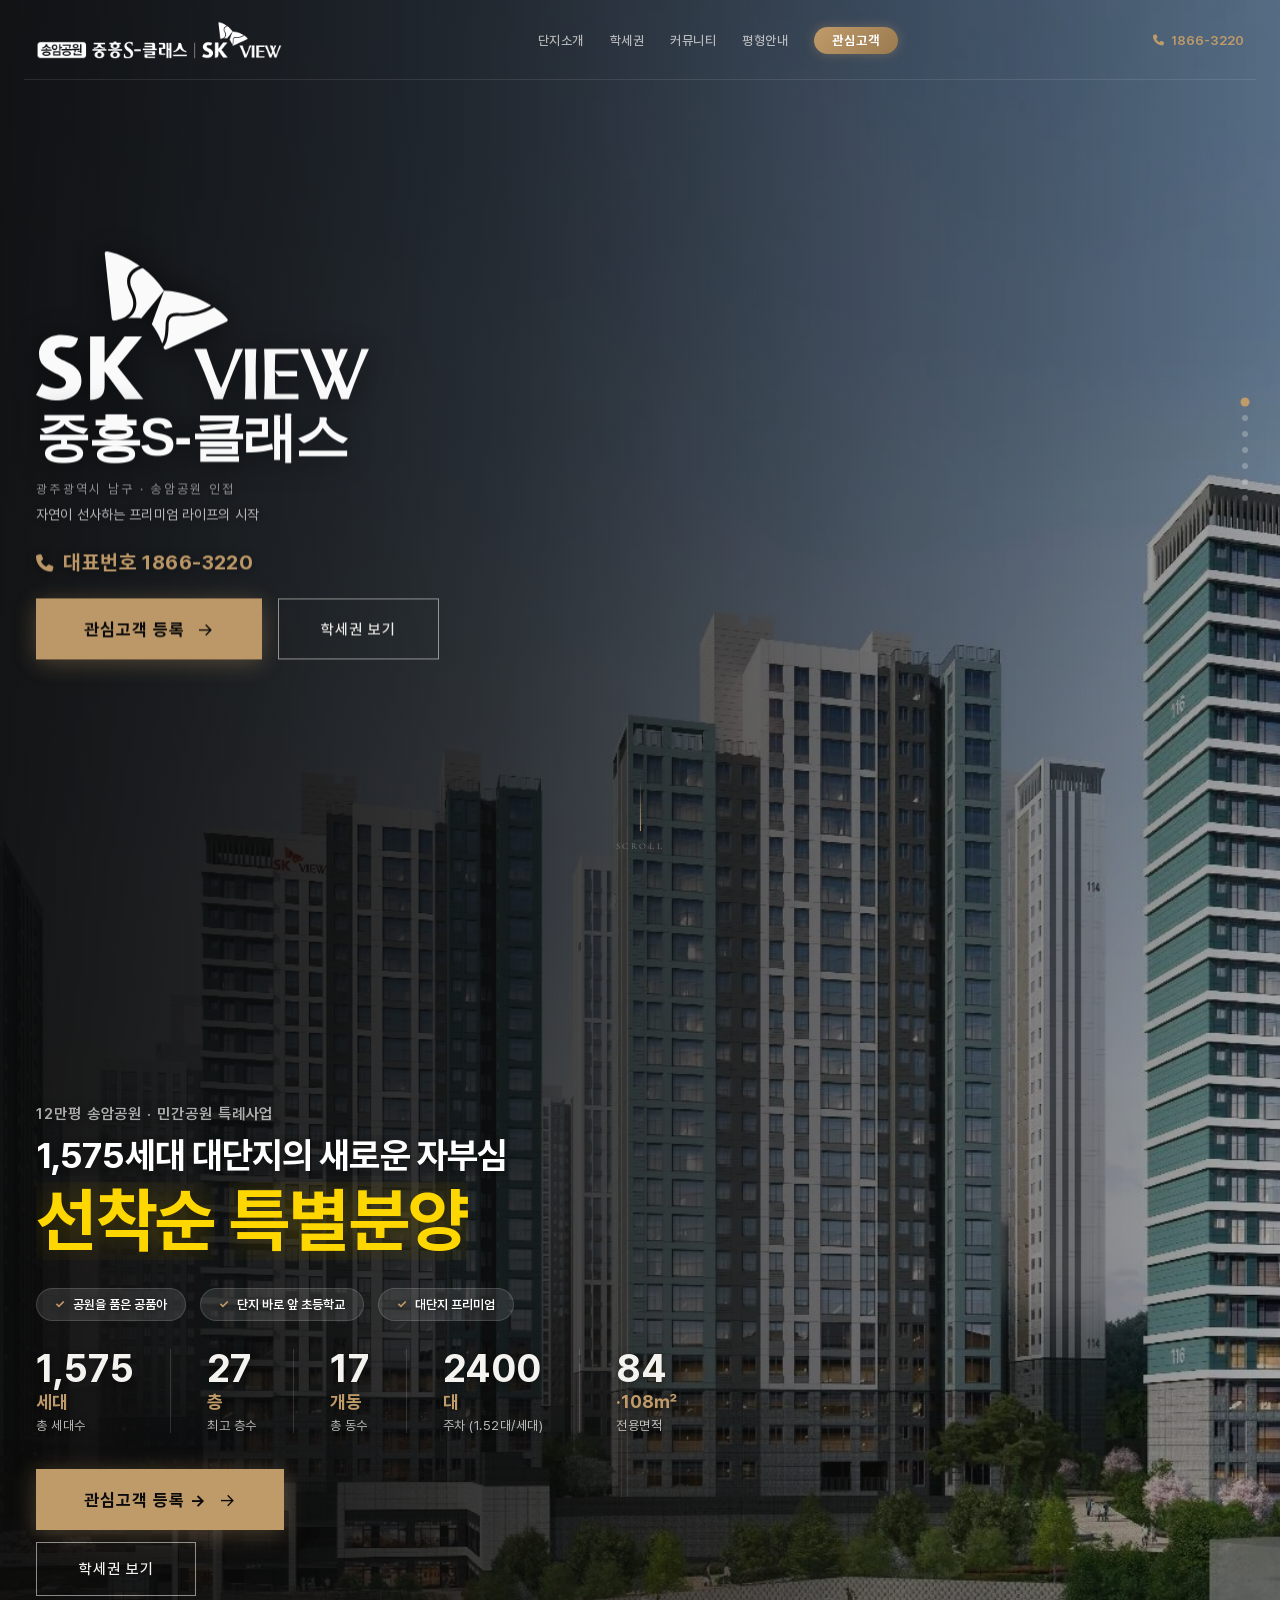
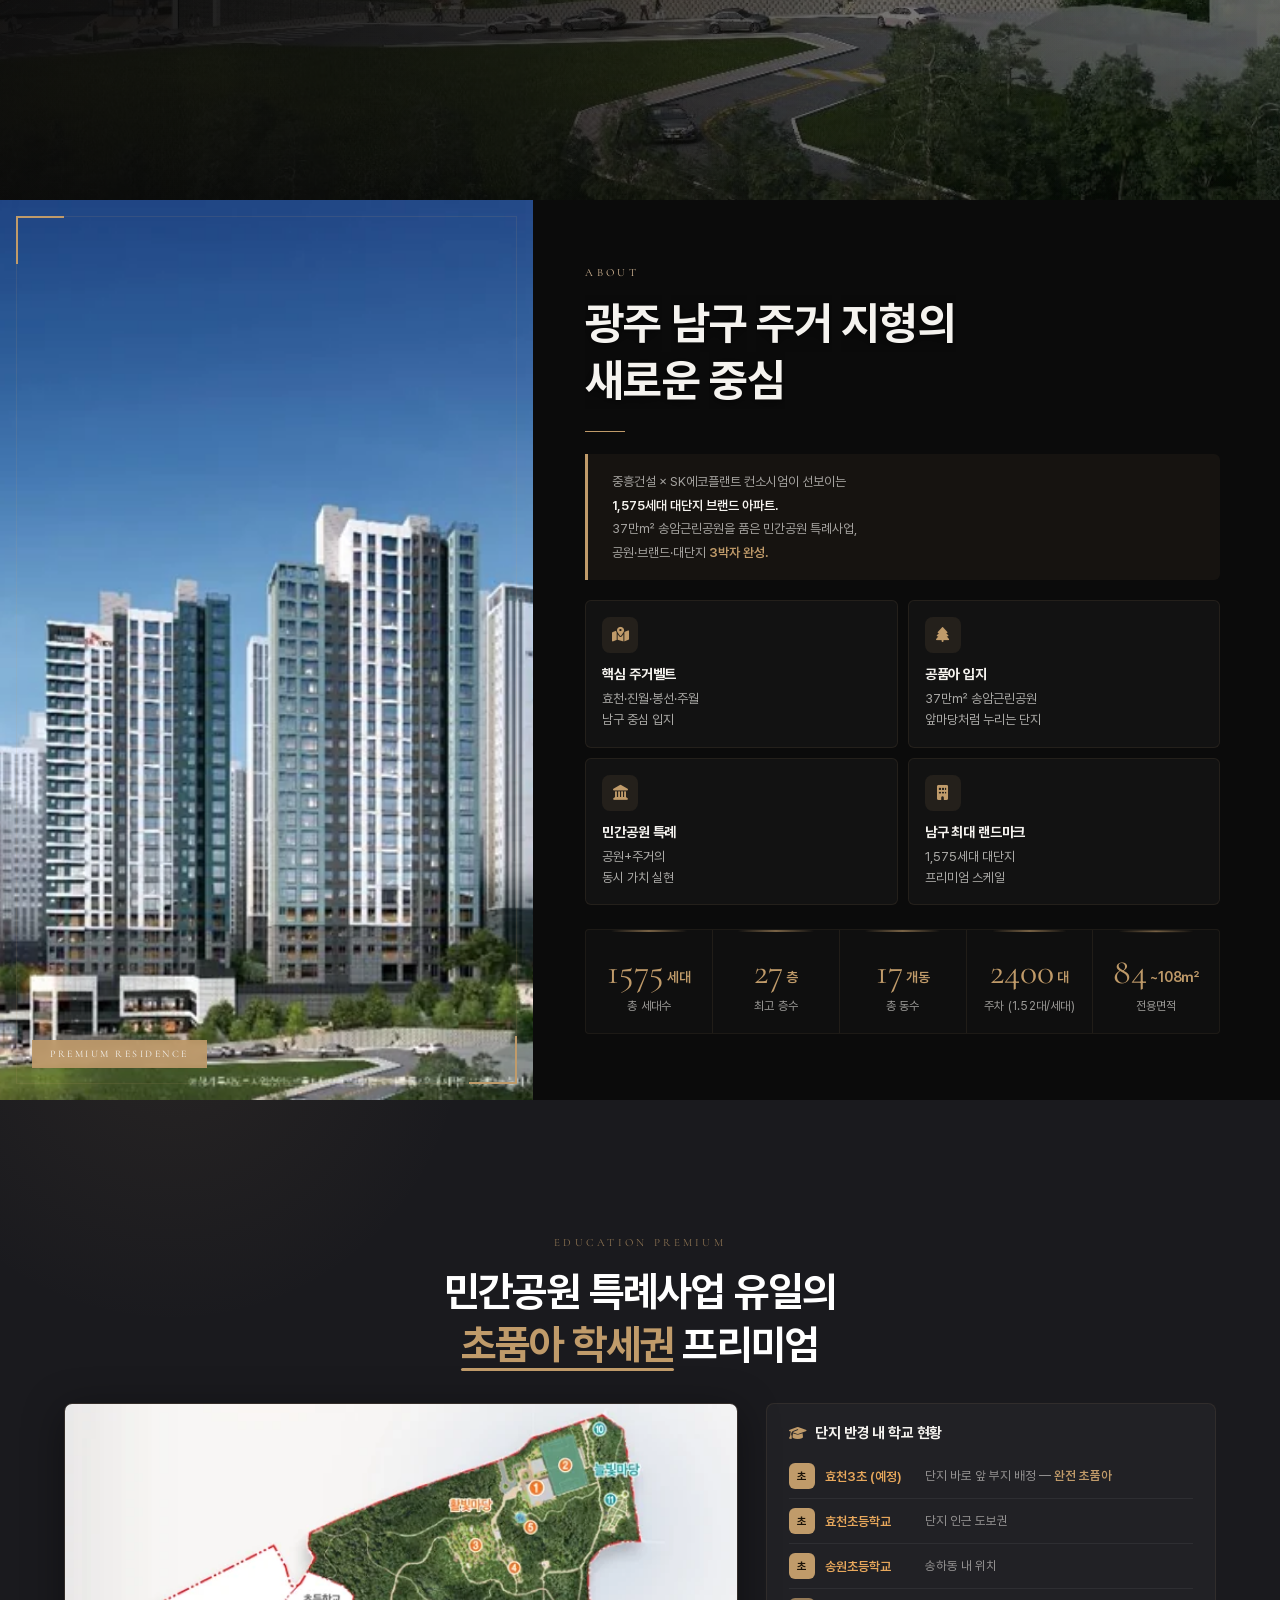
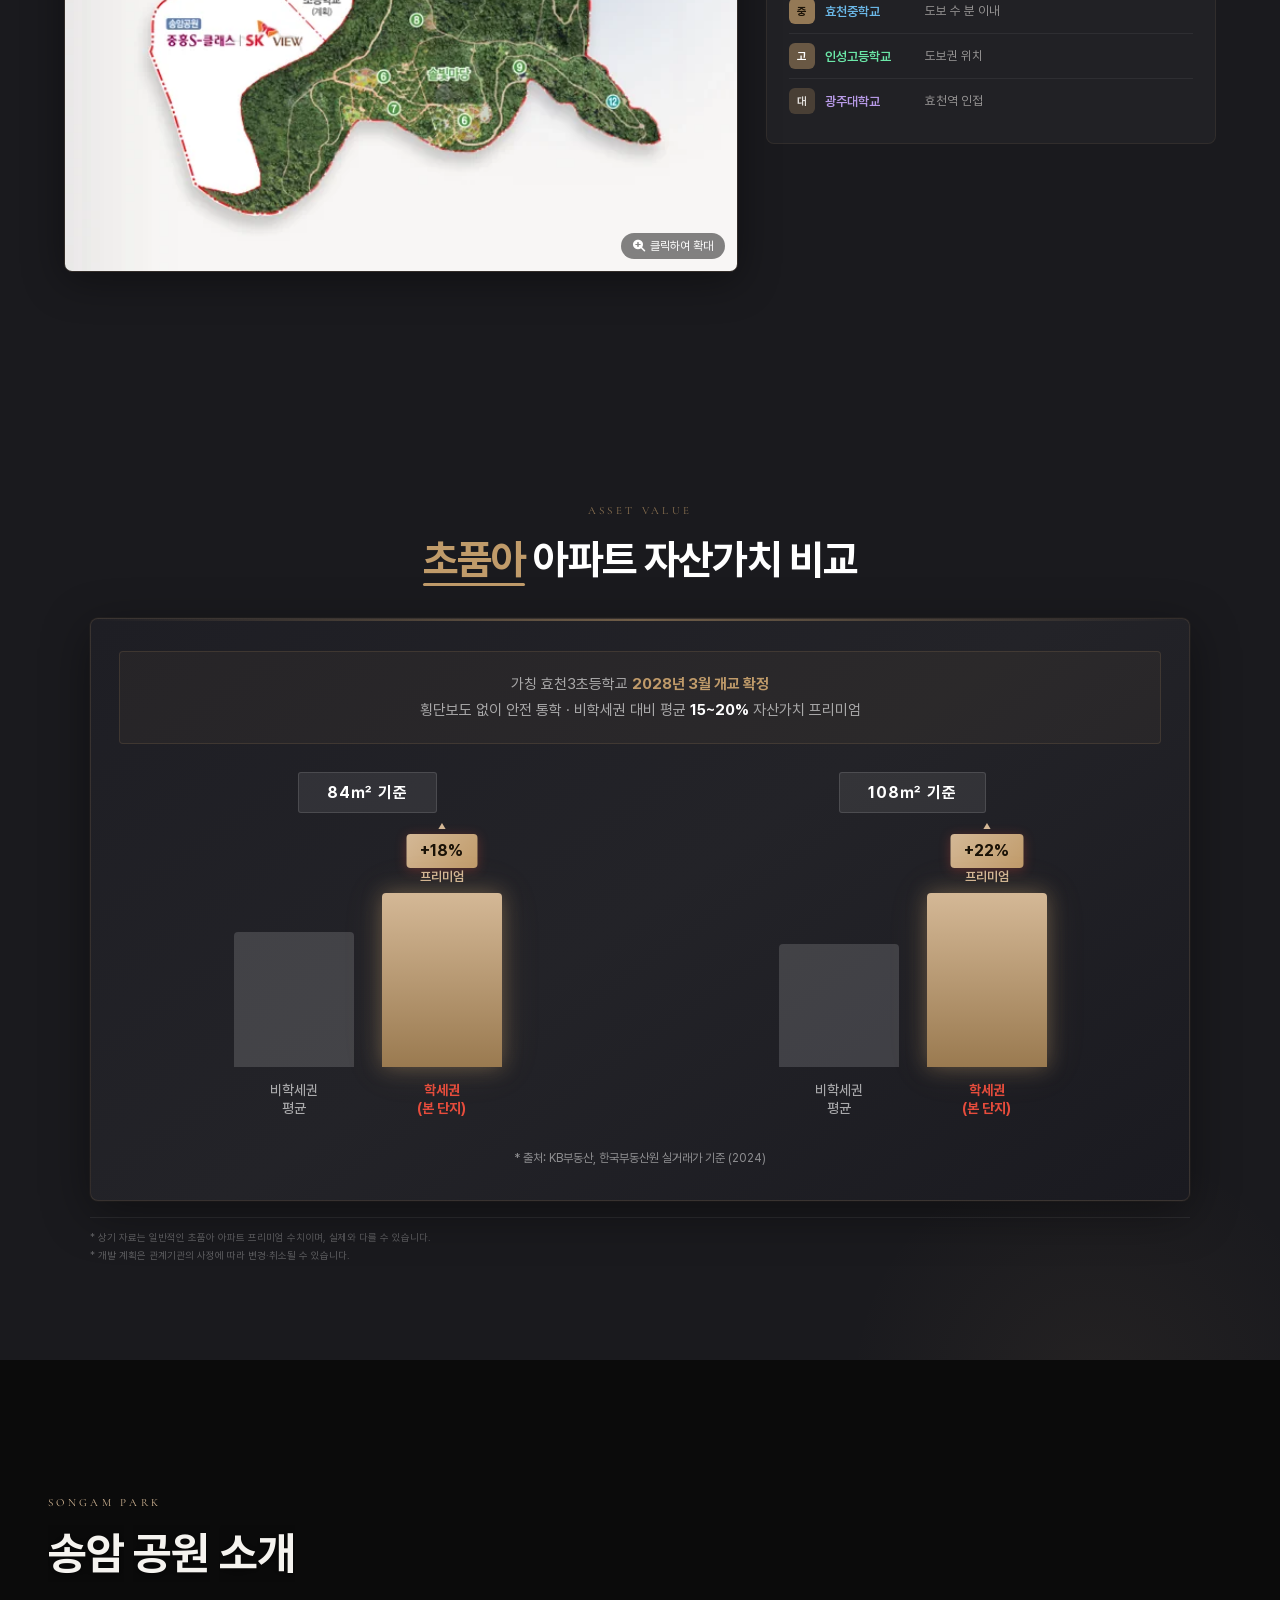
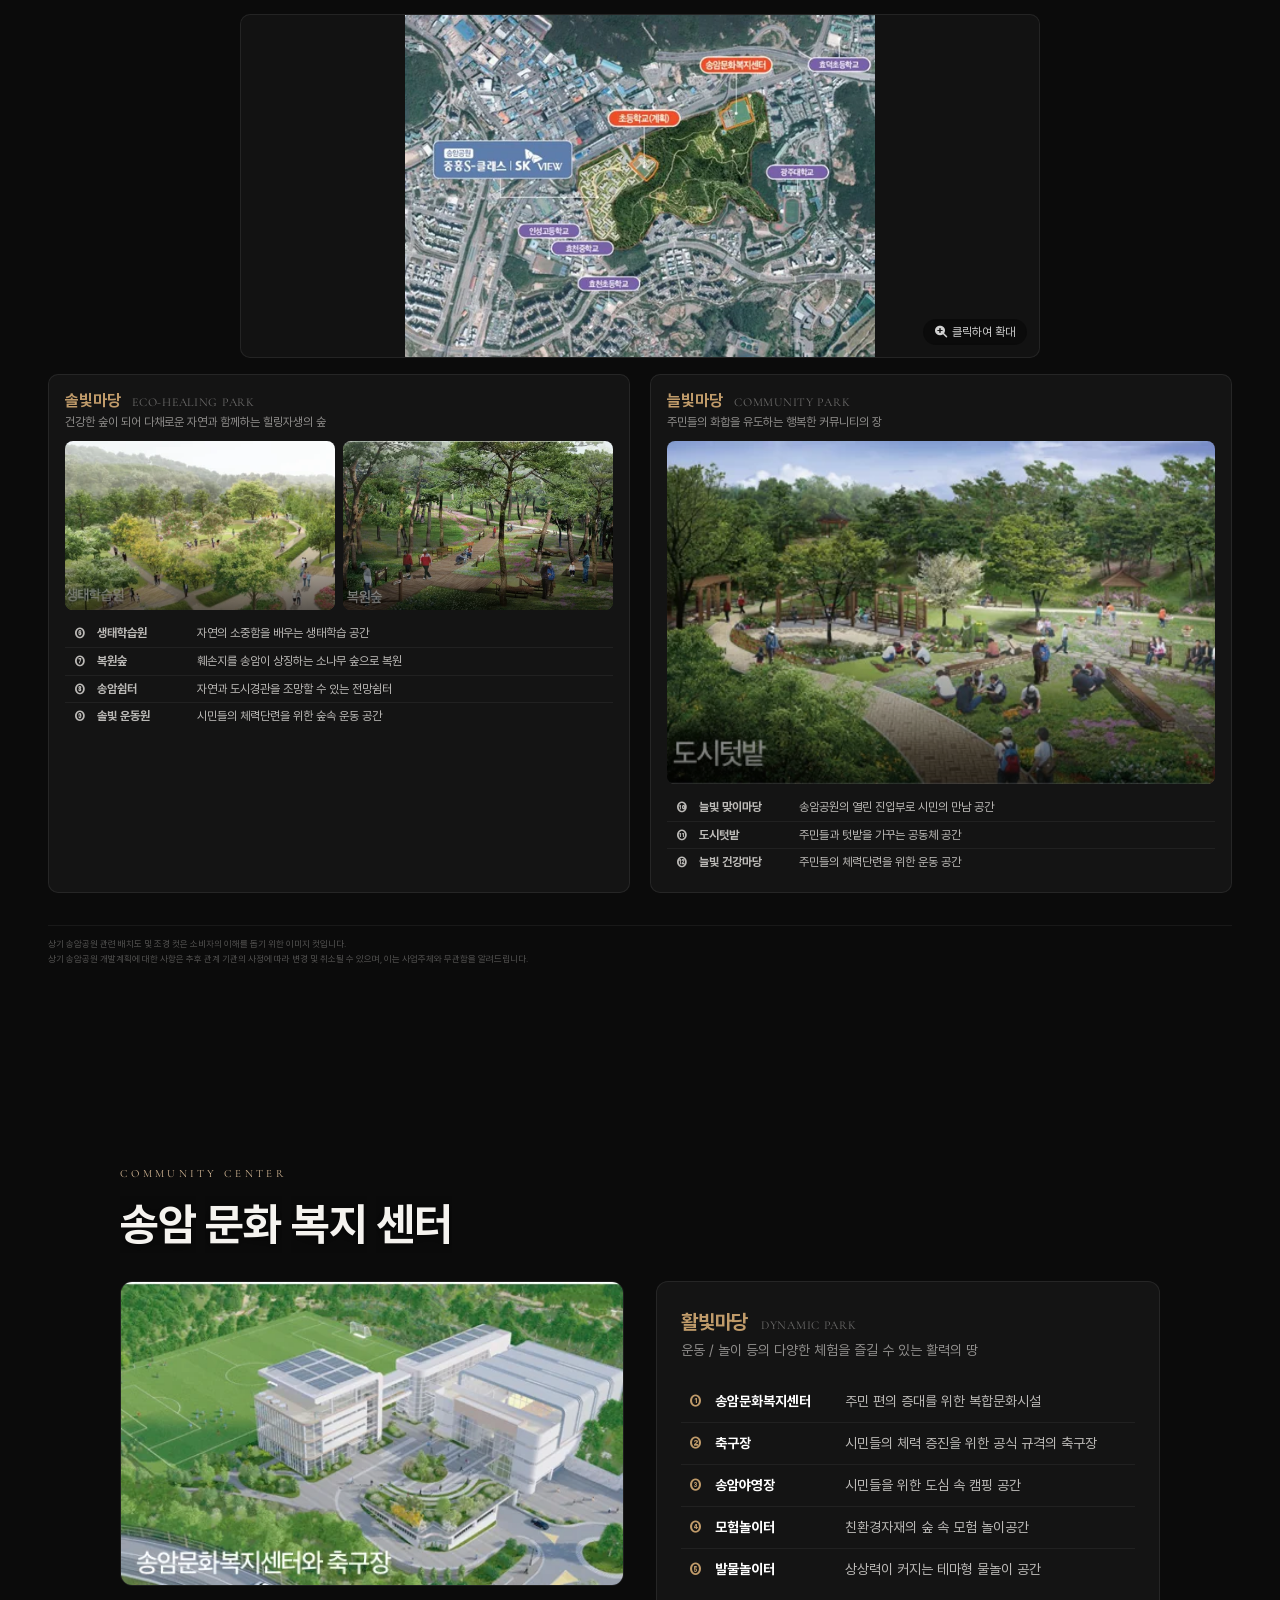
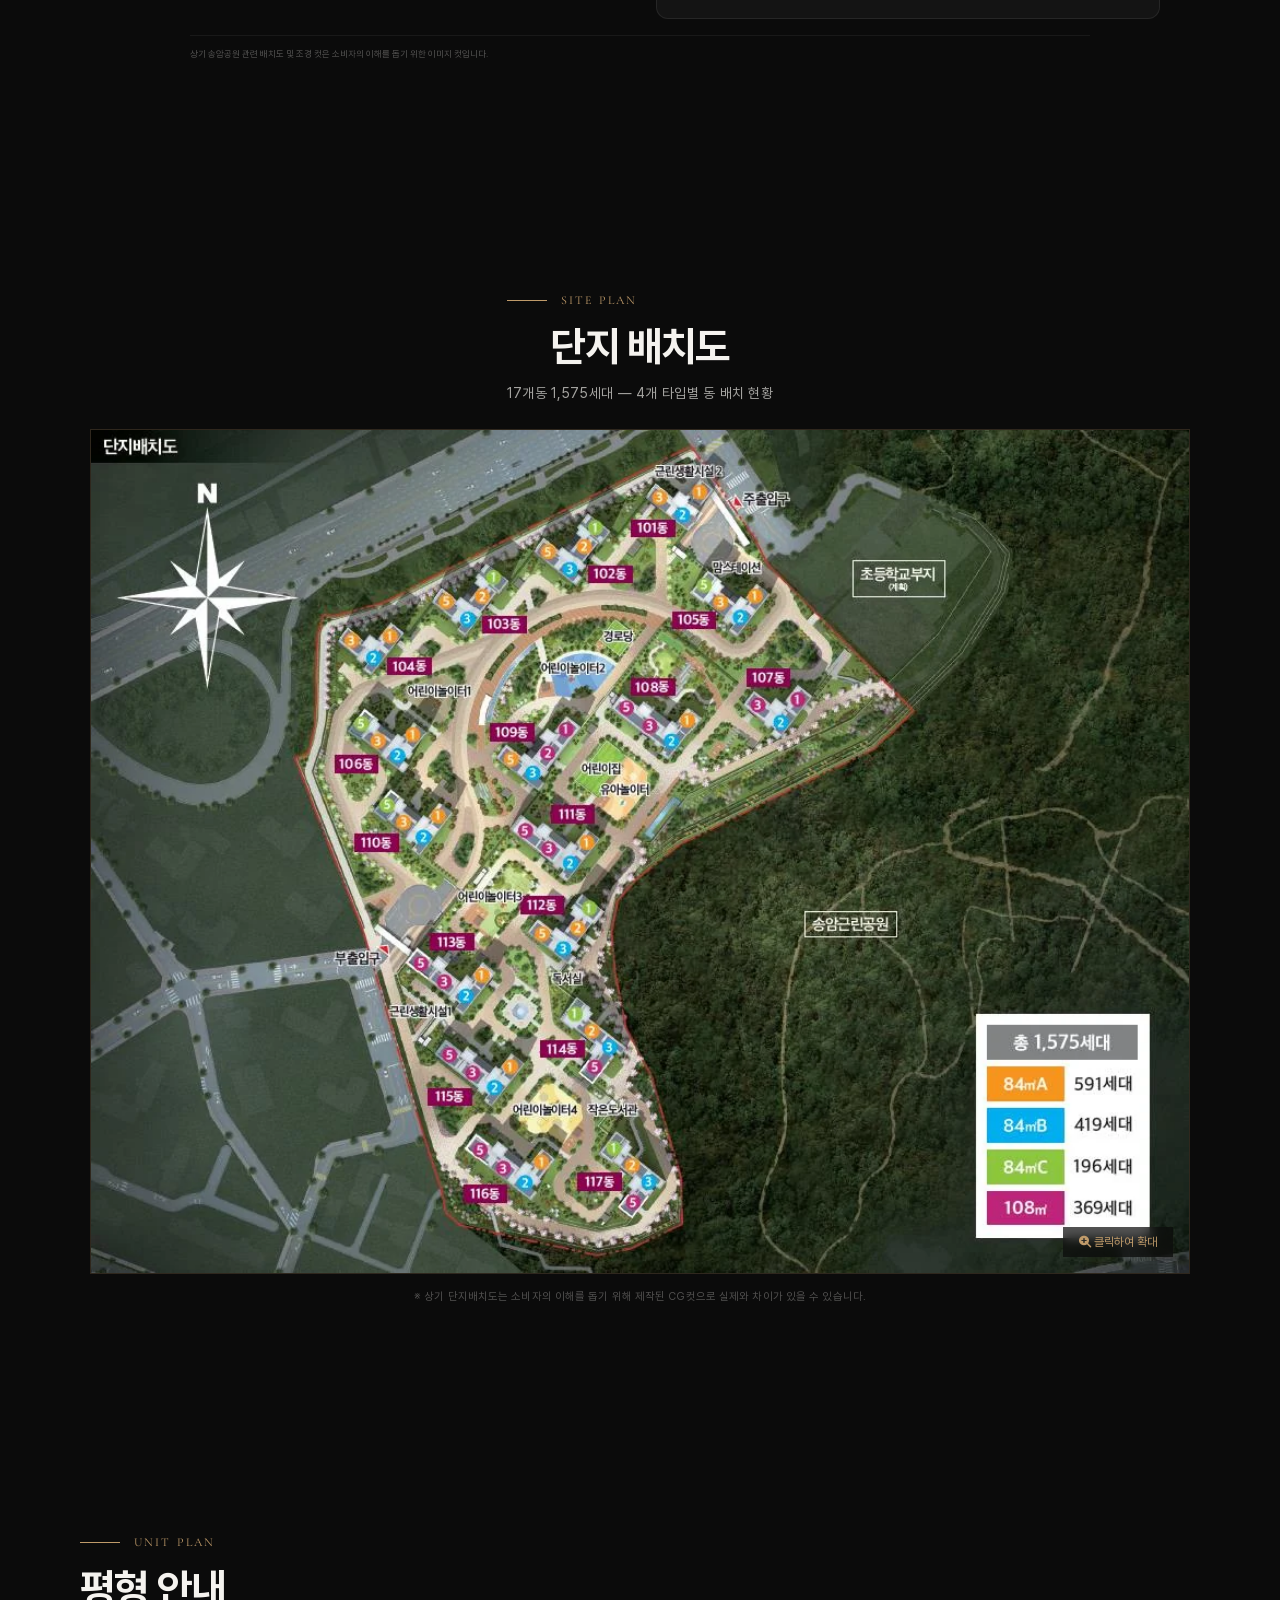
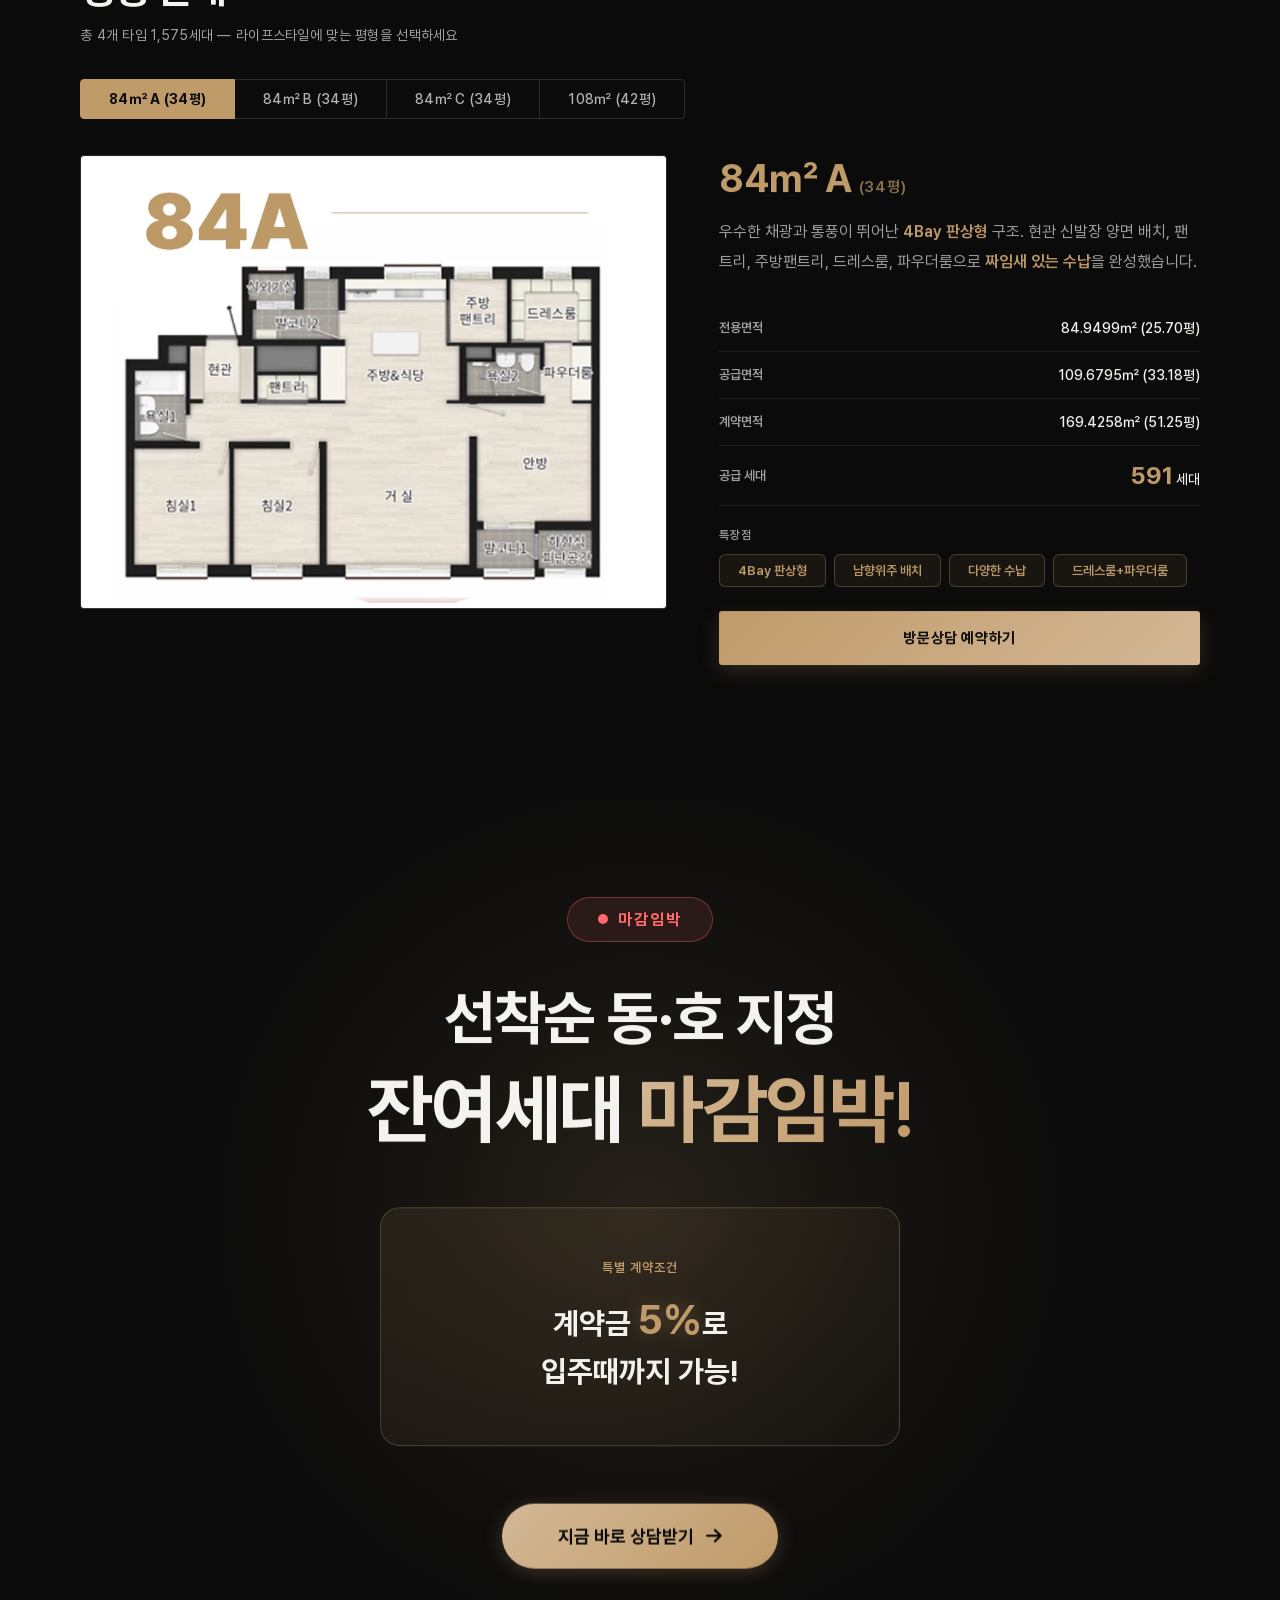
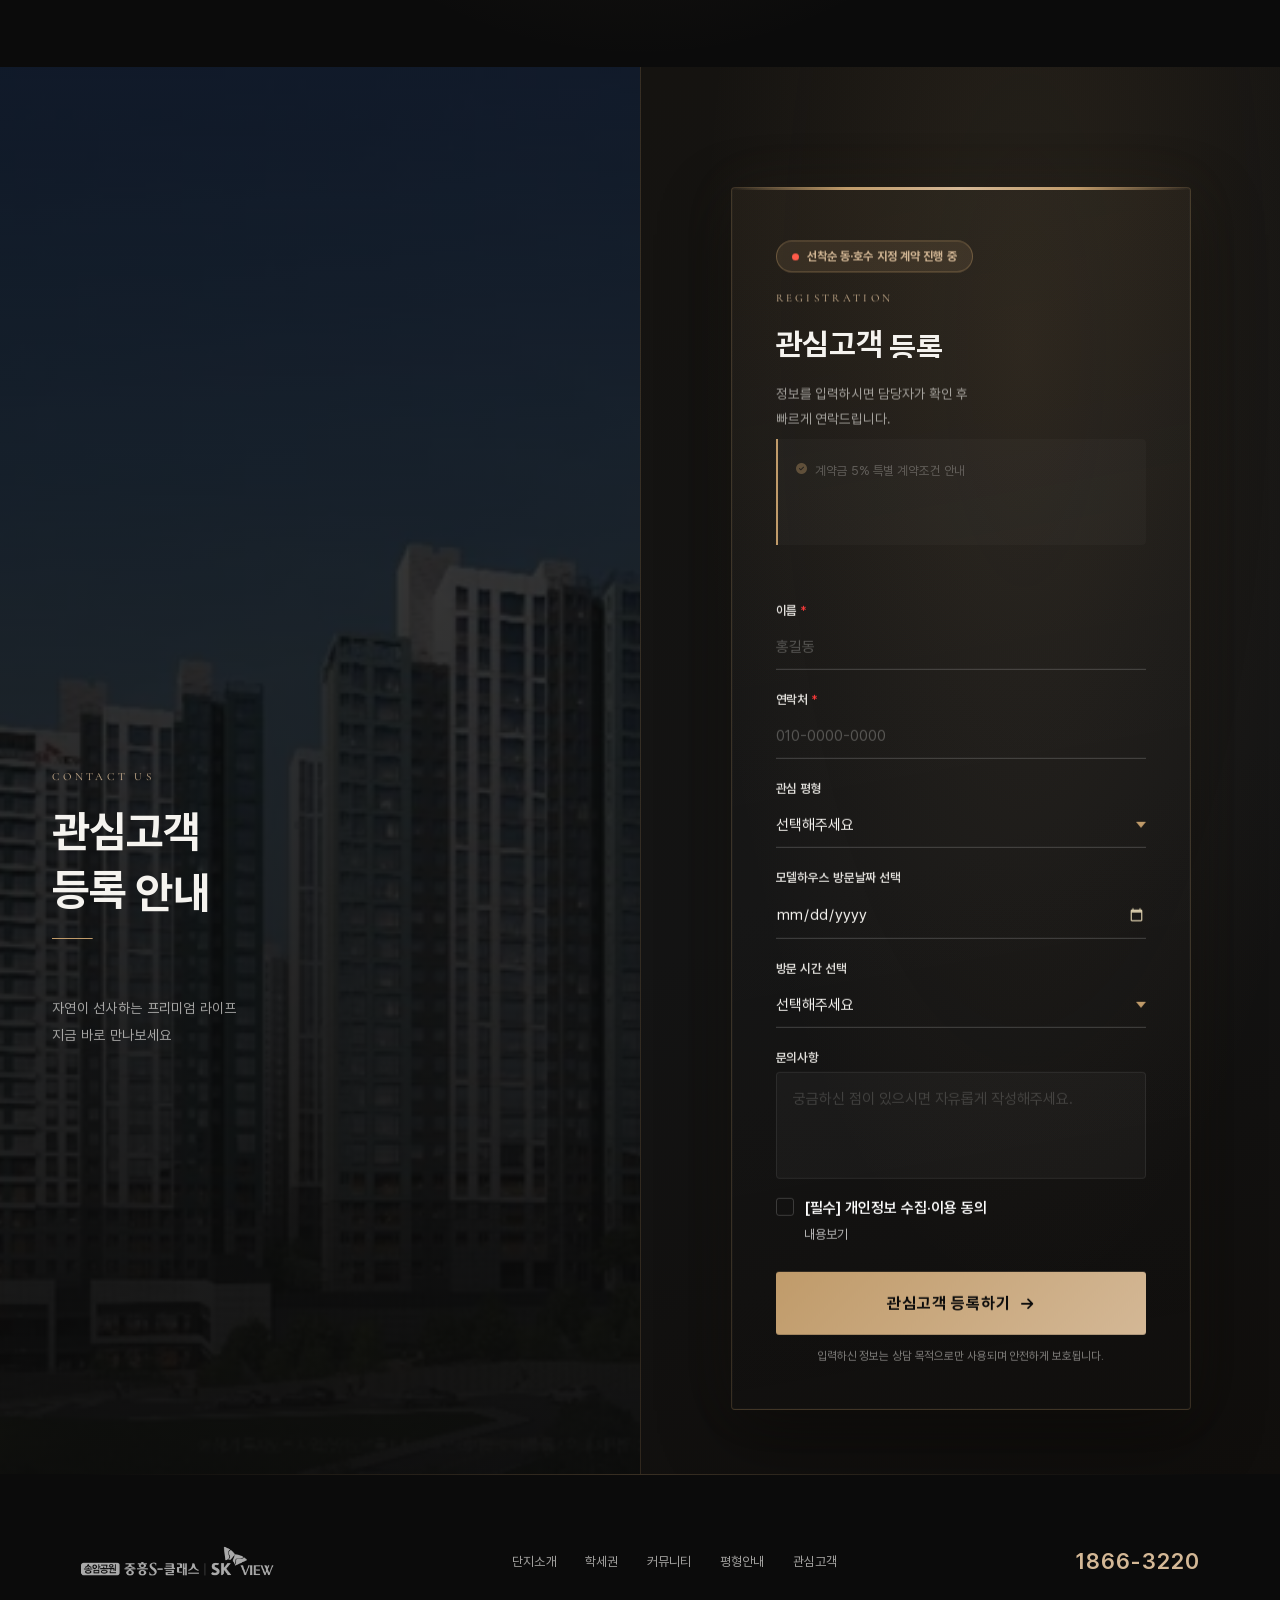
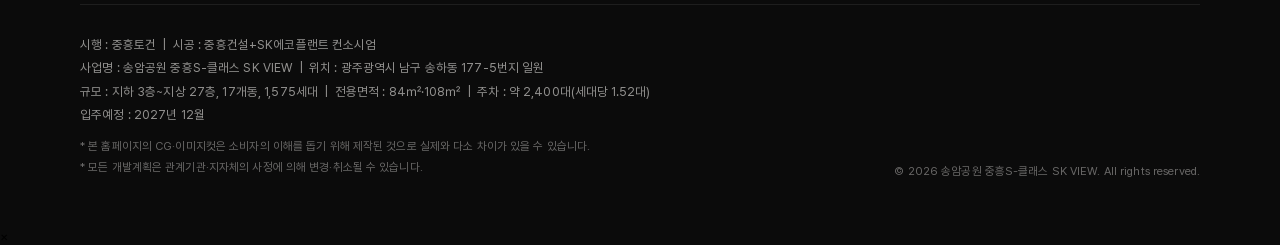
==== index.html @ 13396279 "Add files via upload" ====
<!DOCTYPE html>
<html lang="ko">

<head>
    <meta charset="UTF-8">
    <meta name="viewport" content="width=device-width, initial-scale=1.0">
    <meta name="description" content="송암공원 중흥S-클래스 SK VIEW — 자연이 선사하는 프리미엄 라이프. 광주광역시 남구 송암동 1,575세대">
    <meta property="og:title" content="송암공원 중흥S-클래스 SK VIEW | 프리미엄 주거의 새로운 기준">
    <meta property="og:description" content="광주 남구 1,575세대 대단지 — 34평 4억대, 선착순 동·호 지정 계약 진행중. 계약금 5% 특별 계약조건">
    <meta property="og:image" content="https://songam-skview.com/assets/img/og-image.jpg">
    <meta property="og:image:width" content="1200">
    <meta property="og:image:height" content="630">
    <meta property="og:image:type" content="image/jpeg">
    <meta property="og:type" content="website">
    <meta property="og:url" content="https://songam-skview.com">
    <meta property="og:site_name" content="송암공원 중흥S-클래스 SK VIEW">
    <meta property="og:locale" content="ko_KR">
    <!-- Twitter Card (SMS/iMessage/Android 메시지 미리보기 호환) -->
    <meta name="twitter:card" content="summary_large_image">
    <meta name="twitter:title" content="송암공원 중흥S-클래스 SK VIEW | 프리미엄 주거의 새로운 기준">
    <meta name="twitter:description" content="광주 남구 1,575세대 대단지 — 34평 4억대, 선착순 동·호 지정 계약 진행중. 계약금 5% 특별 계약조건">
    <meta name="twitter:image" content="https://songam-skview.com/assets/img/og-image.jpg">
    <!-- 추가 SEO/미리보기 메타 -->
    <link rel="canonical" href="https://songam-skview.com">
    <link rel="icon" type="image/x-icon" href="/favicon.ico">
    <link rel="apple-touch-icon" href="/assets/img/og-image.jpg">
    <!-- 보안 헤더 -->
    <meta http-equiv="X-Content-Type-Options" content="nosniff">
    <meta name="referrer" content="strict-origin-when-cross-origin">
    <!-- ★ CSP 수정: connect-src를 script.google.com → api.telegram.org 로 교체 -->
    <meta http-equiv="Content-Security-Policy" content="default-src 'self'; script-src 'self' 'unsafe-inline' https://static.cloudflareinsights.com; style-src 'self' 'unsafe-inline'; img-src 'self' data: https:; font-src 'self' data:; frame-src https://maps.google.com https://www.google.com https://*.google.com; connect-src 'self' https://api.telegram.org;">
    <title>송암공원 중흥S-클래스 SK VIEW | 프리미엄 주거의 새로운 기준</title>
    <link rel="preload" href="css/fonts/Pretendard-Regular.woff2" as="font" type="font/woff2" crossorigin>
    <link rel="preload" href="css/webfonts/fa-solid-900.woff2" as="font" type="font/woff2" crossorigin>
    <link rel="stylesheet" href="css/fonts.css?v=2">
    <link rel="stylesheet" href="css/fa.local.css?v=20260402">
    <link rel="stylesheet" href="css/style.css?v=40260924k">
</head>

<body>

<!-- ── 헤더 ───────────────────────────────── -->
<header id="header" data-theme="dark">
    <div class="hd-inner">
        <a class="logo logo-img" id="logoLink">
            <img src="assets/img/logo_on.webp" alt="송암공원 중흥S-클래스 SK VIEW" class="logo-image">
        </a>
        <nav class="gnb" aria-label="메인 내비게이션">
            <a data-go="1" role="button" tabindex="0">단지소개</a>
            <a data-go="2" role="button" tabindex="0">학세권</a>
            <a data-go="3" role="button" tabindex="0">커뮤니티</a>
            <a data-go="4" role="button" tabindex="0">평형안내</a>
            <a data-go="7" role="button" tabindex="0" class="gnb-cta">관심고객</a>
        </nav>
        <div class="hd-right">
            <a href="tel:15333592" class="hd-tel"><i class="fa-solid fa-phone"></i><span>1866-3220</span></a>
            <button class="ham" id="ham" aria-label="메뉴 열기" aria-expanded="false"><span></span><span></span><span></span></button>
        </div>
    </div>
</header>

<!-- ── 도트 네비 ──────────────────────────── -->
<nav class="dots" id="dots" aria-label="페이지 네비게이션">
    <span class="dot on" data-go="0" role="button" aria-label="히어로"></span>
    <span class="dot" data-go="1" role="button" aria-label="단지소개"></span>
    <span class="dot" data-go="2" role="button" aria-label="학세권"></span>
    <span class="dot" data-go="3" role="button" aria-label="커뮤니티"></span>
    <span class="dot" data-go="4" role="button" aria-label="평형안내"></span>
    <span class="dot" data-go="5" role="button" aria-label="혜택안내"></span>
    <span class="dot" data-go="6" role="button" aria-label="관심고객"></span>
</nav>

<!-- ── 모바일 메뉴 ────────────────────────── -->
<div class="mmenu" id="mmenu">
    <div class="mmenu-inner">
        <ul>
            <li><a data-go="1"><em>01</em> 단지소개</a></li>
            <li><a data-go="2"><em>02</em> 학세권</a></li>
            <li><a data-go="3"><em>03</em> 커뮤니티</a></li>
            <li><a data-go="4"><em>04</em> 평형안내</a></li>
            <li><a data-go="7"><em>05</em> 관심고객 등록</a></li>
        </ul>
        <div class="mmenu-foot">
            <p>Contact</p>
            <a href="tel:15333592">1866-3220</a>
            <small>광주광역시 남구 송암동 일원</small>
        </div>
    </div>
</div>

<!-- ── 메인 컨테이너 ─────────────────────────── -->
<div id="wrap">

    <!-- ========================================
   S0 · HERO  (overlay 2단계)
   ======================================== -->
    <section class="sec s0" data-theme="dark" data-overlay="on">
        <div class="s0-bg"></div>
        <div class="s0-veil"></div>
        <div class="ov-progress s0-ov">
            <span class="ov-dot on"></span>
            <span class="ov-dot"></span>
        </div>
        <div class="overlay-stage">

            <!-- step 0 : 메인 타이틀 -->
            <div class="overlay-panel s0-panel" data-step="0" data-header="dark">
                <div class="s0-body">
                    <div class="hero-brand-logo" data-fx="fade-up" data-delay="0.2" data-pre="0.25" data-main="1.1">
                        <img src="assets/img/skview-logo.svg" alt="SK VIEW" class="hero-logo-img hero-logo-bot">
                        <img src="assets/img/sclass-text.svg" alt="중흥S-클래스" class="hero-logo-img hero-logo-top">
                    </div>
                    <p class="eyebrow eyebrow--lg" data-fx="fade-up" data-delay="0.5" data-pre="0.25" data-main="0.9" data-cid="hero-eyebrow">
                        광주광역시 남구 &middot; 송암공원 인접
                    </p>
                    <p class="s0-sub" data-fx="fade-up" data-delay="0.8" data-pre="0.25" data-main="0.85" data-cid="hero-sub">
                        자연이 선사하는 프리미엄 라이프의 시작
                    </p>
                    <a class="hero-tel" href="tel:15333592" data-fx="fade-up" data-delay="1.5" data-pre="0.2" data-main="0.8">
                        <i class="fa-solid fa-phone"></i> 대표번호 1866-3220
                    </a>
                    <div class="s0-btns" data-fx="stagger" data-delay="1.6" data-pre="0.2" data-stagger="0.18" data-kid-y="24" data-main="0.8">
                        <a class="btn-gold" data-go="7">관심고객 등록</a>
                        <a class="btn-line" data-go="2">학세권 보기</a>
                    </div>
                </div>
                <div class="scroll-ind">
                    <span class="si-bar"></span>
                    <span class="si-txt">SCROLL</span>
                </div>
            </div>

            <!-- step 1 : 후킹 단지소개 -->
            <div class="overlay-panel s0-panel s0-p2" data-step="1" data-header="dark">
                <div class="s0-body s0-body--hook">
                    <p class="hero-top-label" data-fx="fade-up" data-delay="0.15" data-pre="0.2" data-main="0.8">
                        12만평 송암공원 · 민간공원 특례사업
                    </p>
                    <h2 class="hero-hook" data-fx="mask-up" data-delay="0.3" data-pre="0.2" data-main="0.9">
                        <span class="hero-hook-sub">1,575세대 대단지의 새로운 자부심</span>
                        <span class="hero-hook-main">선착순 특별분양</span>
                    </h2>
                    <div class="hero-badges" data-fx="stagger" data-delay="0.7" data-pre="0.2" data-stagger="0.12" data-kid-y="16" data-main="0.8">
                        <span class="hero-badge"><b class="hb-chk">&#10003;</b> 공원을 품은 공품아</span>
                        <span class="hero-badge"><b class="hb-chk">&#10003;</b> 단지 바로 앞 초등학교</span>
                        <span class="hero-badge"><b class="hb-chk">&#10003;</b> 대단지 프리미엄</span>
                    </div>
                    <div class="hero-stats hero-stats--hook" data-fx="stagger" data-delay="1.0" data-pre="0.2" data-stagger="0.1" data-kid-y="20" data-main="0.9">
                        <div class="hstat"><b>1,575</b><span>세대</span>
                            <p>총 세대수</p>
                        </div>
                        <div class="hstat"><b>27</b><span>층</span>
                            <p>최고 층수</p>
                        </div>
                        <div class="hstat"><b>17</b><span>개동</span>
                            <p>총 동수</p>
                        </div>
                        <div class="hstat"><b>2400</b><span>대</span>
                            <p>주차 (1.52대/세대)</p>
                        </div>
                        <div class="hstat"><b>84</b><span>·108㎡</span>
                            <p>전용면적</p>
                        </div>
                    </div>
                    <div class="s0-btns s0-btns--col" data-fx="stagger" data-delay="1.3" data-pre="0.2" data-stagger="0.15" data-kid-y="20" data-main="0.8">
                        <a class="btn-gold" data-go="7">관심고객 등록 →</a>
                        <a class="btn-line" data-go="2">학세권 보기</a>
                    </div>
                </div>
            </div>

        </div>
    </section>


    <!-- ========================================
   S1 · BRAND
   ======================================== -->
    <section class="sec s1" data-theme="dark">
        <span class="s1-ghost" aria-hidden="true">01</span>
        <div class="s1-img">
            <div class="s1-img-inner" data-cid-bg="brand-img"></div>
            <div class="s1-img-frame"></div>
            <span class="img-badge" data-fx="fade-up" data-delay="0.6" data-pre="0.2" data-main="0.7">Premium Residence</span>
        </div>
        <div class="s1-txt">
            <p class="label wh" data-fx="fade-up" data-delay="0.1" data-pre="0.2" data-main="0.7">About</p>
            <h2 class="wh" data-fx="mask-up" data-delay="0.25" data-pre="0.2" data-main="0.9" data-cid="brand-title">
                광주 남구 주거 지형의<br>새로운 중심
            </h2>
            <span class="gline" data-fx="expand" data-delay="0.5" data-pre="0.1" data-main="0.8"></span>
            <div class="s1-highlight" data-fx="fade-up" data-delay="0.6" data-pre="0.2" data-main="0.8">
                <p>중흥건설 × SK에코플랜트 컨소시엄이 선보이는<br><strong>1,575세대 대단지 브랜드 아파트.</strong><br>37만㎡ 송암근린공원을 품은 민간공원 특례사업,<br>공원·브랜드·대단지 <em>3박자 완성.</em></p>
            </div>
            <div class="s1-cards" data-fx="stagger" data-delay="0.75" data-pre="0.2" data-stagger="0.1" data-kid-y="20" data-main="0.8">
                <div class="s1-card">
                    <div class="s1-card-icon"><i class="fa-solid fa-map-location-dot"></i></div>
                    <h4>핵심 주거벨트</h4>
                    <p>효천·진월·봉선·주월<br>남구 중심 입지</p>
                </div>
                <div class="s1-card">
                    <div class="s1-card-icon"><i class="fa-solid fa-tree"></i></div>
                    <h4>공품아 입지</h4>
                    <p>37만㎡ 송암근린공원<br>앞마당처럼 누리는 단지</p>
                </div>
                <div class="s1-card">
                    <div class="s1-card-icon"><i class="fa-solid fa-landmark"></i></div>
                    <h4>민간공원 특례</h4>
                    <p>공원+주거의<br>동시 가치 실현</p>
                </div>
                <div class="s1-card">
                    <div class="s1-card-icon"><i class="fa-solid fa-building"></i></div>
                    <h4>남구 최대 랜드마크</h4>
                    <p>1,575세대 대단지<br>프리미엄 스케일</p>
                </div>
            </div>
            <div class="stats" data-fx="stagger" data-delay="0.85" data-pre="0.2" data-stagger="0.12" data-kid-y="20" data-main="0.8">
                <div class="stat">
                    <div class="stat-num"><b class="cnt" data-to="1575">0</b><span class="stat-unit">세대</span></div>
                    <p>총 세대수</p>
                </div>
                <hr>
                <div class="stat">
                    <div class="stat-num"><b class="cnt" data-to="27">0</b><span class="stat-unit">층</span></div>
                    <p>최고 층수</p>
                </div>
                <hr>
                <div class="stat">
                    <div class="stat-num"><b class="cnt" data-to="17">0</b><span class="stat-unit">개동</span></div>
                    <p>총 동수</p>
                </div>
                <hr>
                <div class="stat">
                    <div class="stat-num"><b class="cnt" data-to="2400">0</b><span class="stat-unit">대</span></div>
                    <p>주차 (1.52대/세대)</p>
                </div>
                <hr>
                <div class="stat">
                    <div class="stat-num"><b class="cnt" data-to="84">0</b><span class="stat-unit">~108㎡</span></div>
                    <p>전용면적</p>
                </div>
            </div>
        </div>
    </section>


    <!-- ========================================
   S2B · 초품아 학세권
   ======================================== -->
    <section class="sec s2b" data-theme="dark" data-overlay="on">
        <div class="ov-progress s2b-ov">
            <span class="ov-dot on"></span>
            <span class="ov-dot"></span>
        </div>
        <div class="overlay-stage">

            <!-- panel 0 : 학세권 지도 + 학교 현황 -->
            <div class="overlay-panel s2b-panel" data-step="0" data-header="dark">
                <div class="s2b-inner">
                    <div class="s2b-head" data-fx="fade-up" data-delay="0.1" data-pre="0.25" data-main="0.9">
                        <p class="label">Education Premium</p>
                        <h2>민간공원 특례사업 유일의<br><em class="s2b-em">초품아 학세권</em> 프리미엄</h2>
                    </div>
                    <div class="s2b-content-map">
                        <div class="s2b-map" data-fx="fade-up" data-delay="0.3" data-pre="0.2" data-main="0.9" onclick="document.getElementById('lightbox').classList.add('active')">
                            <img class="s2b-map-img" src="assets/img/site-plan-park.webp" alt="학군 지도" data-cid-img="school-map" loading="lazy">
                            <div class="s2b-map-zoom"><i class="fa-solid fa-search-plus"></i> 클릭하여 확대</div>
                        </div>
                        <div class="s2b-school-table" data-fx="fade-up" data-delay="0.4" data-pre="0.2" data-main="0.9">
                            <h3 class="s2b-school-title"><i class="fa-solid fa-graduation-cap"></i> 단지 반경 내 학교 현황</h3>
                            <ul class="s2b-school-list">
                                <li>
                                    <span class="sch-badge sch-elem">초</span>
                                    <span class="sch-name sch-name--elem">효천3초 (예정)</span>
                                    <span class="sch-detail">단지 바로 앞 부지 배정 — <em>완전 초품아</em></span>
                                </li>
                                <li>
                                    <span class="sch-badge sch-elem">초</span>
                                    <span class="sch-name sch-name--elem">효천초등학교</span>
                                    <span class="sch-detail">단지 인근 도보권</span>
                                </li>
                                <li>
                                    <span class="sch-badge sch-elem">초</span>
                                    <span class="sch-name sch-name--elem">송원초등학교</span>
                                    <span class="sch-detail">송하동 내 위치</span>
                                </li>
                                <li>
                                    <span class="sch-badge sch-mid">중</span>
                                    <span class="sch-name sch-name--mid">효천중학교</span>
                                    <span class="sch-detail">도보 수 분 이내</span>
                                </li>
                                <li>
                                    <span class="sch-badge sch-high">고</span>
                                    <span class="sch-name sch-name--high">인성고등학교</span>
                                    <span class="sch-detail">도보권 위치</span>
                                </li>
                                <li>
                                    <span class="sch-badge sch-univ">대</span>
                                    <span class="sch-name sch-name--univ">광주대학교</span>
                                    <span class="sch-detail">효천역 인접</span>
                                </li>
                            </ul>
                        </div>
                    </div>
                </div>
            </div>

            <!-- panel 1 : 자산가치 비교 그래프 -->
            <div class="overlay-panel s2b-panel" data-step="1" data-header="dark">
                <div class="s2b-inner s2b-inner--chart">
                    <div class="s2b-head" data-fx="fade-up" data-delay="0.1" data-pre="0.25" data-main="0.9">
                        <p class="label">Asset Value</p>
                        <h2><em class="s2b-em">초품아</em> 아파트 자산가치 비교</h2>
                    </div>
                    <div class="s2b-chart" data-fx="fade-up" data-delay="0.3" data-pre="0.2" data-main="0.9">
                        <div class="s2b-chart-sub">
                            가칭 효천3초등학교 <em>2028년 3월 개교 확정</em><br> 횡단보도 없이 안전 통학 · 비학세권 대비 평균 <strong>15~20%</strong> 자산가치 프리미엄
                        </div>
                        <div class="s2b-bars">
                            <div class="s2b-bar-group">
                                <div class="s2b-bar-label">84㎡ 기준</div>
                                <div class="s2b-bar-wrap">
                                    <div class="s2b-bar s2b-bar--normal">
                                        <div class="s2b-bar-fill" style="height:60%"></div>
                                        <div class="s2b-bar-tag">비학세권<br>평균</div>
                                    </div>
                                    <div class="s2b-bar s2b-bar--school">
                                        <div class="s2b-bar-premium"><b>+18%</b>프리미엄</div>
                                        <div class="s2b-bar-fill" style="height:85%"></div>
                                        <div class="s2b-bar-tag">학세권<br>(본 단지)</div>
                                    </div>
                                </div>
                            </div>
                            <div class="s2b-bar-group">
                                <div class="s2b-bar-label">108㎡ 기준</div>
                                <div class="s2b-bar-wrap">
                                    <div class="s2b-bar s2b-bar--normal">
                                        <div class="s2b-bar-fill" style="height:55%"></div>
                                        <div class="s2b-bar-tag">비학세권<br>평균</div>
                                    </div>
                                    <div class="s2b-bar s2b-bar--school">
                                        <div class="s2b-bar-premium"><b>+22%</b>프리미엄</div>
                                        <div class="s2b-bar-fill" style="height:82%"></div>
                                        <div class="s2b-bar-tag">학세권<br>(본 단지)</div>
                                    </div>
                                </div>
                            </div>
                        </div>
                        <p class="s2b-source">* 출처: KB부동산, 한국부동산원 실거래가 기준 (2024)</p>
                    </div>
                    <div class="s2b-disclaimers">
                        <p>* 상기 자료는 일반적인 초품아 아파트 프리미엄 수치이며, 실제와 다를 수 있습니다.</p>
                        <p>* 개발 계획은 관계기관의 사정에 따라 변경·취소될 수 있습니다.</p>
                    </div>
                </div>
            </div>

        </div>
    </section>


    <!-- ========================================
   S4 · 송암 공원 소개
   ======================================== -->
    <section class="sec s4 s4--park" data-theme="dark">
        <div class="s4-inner">
            <div class="s4-head">
                <p class="label wh" data-fx="fade-up" data-delay="0.1" data-pre="0.2" data-main="0.7">SONGAM PARK</p>
                <h2 class="wh" data-fx="mask-up" data-delay="0.25" data-pre="0.2" data-main="0.9">송암 공원 소개</h2>
            </div>

            <!-- 공원 배치도 -->
            <div class="s4-park-map" data-fx="fade-up" data-delay="0.4" data-pre="0.2" data-main="0.9" onclick="document.getElementById('lightbox-park').classList.add('active')">
                <img src="assets/img/site-plan-park-satellite.webp" alt="송암공원 입지 위성사진" loading="lazy">
                <div class="s2b-map-zoom"><i class="fa-solid fa-search-plus"></i> 클릭하여 확대</div>
            </div>

            <!-- 솔빛마당 + 늘빛마당 -->
            <div class="s4-zones" data-fx="fade-up" data-delay="0.6" data-pre="0.2" data-main="0.9">

                <!-- 솔빛마당 -->
                <div class="s4-zone">
                    <div class="s4-zone-head">
                        <h3><span class="zone-name">솔빛마당</span> <span class="zone-en">ECO-HEALING PARK</span></h3>
                        <p>건강한 숲이 되어 다채로운 자연과 함께하는 힐링자생의 숲</p>
                    </div>
                    <div class="s4-zone-photos">
                        <figure><img src="assets/img/park-eco.webp" alt="생태학습원" loading="lazy"></figure>
                        <figure><img src="assets/img/park-forest.webp" alt="복원숲" loading="lazy"></figure>
                    </div>
                    <table class="s4-zone-tbl">
                        <tr>
                            <td class="zt-n">⑥</td>
                            <td class="zt-nm">생태학습원</td>
                            <td>자연의 소중함을 배우는 생태학습 공간</td>
                        </tr>
                        <tr>
                            <td class="zt-n">⑦</td>
                            <td class="zt-nm">복원숲</td>
                            <td>훼손지를 송암이 상징하는 소나무 숲으로 복원</td>
                        </tr>
                        <tr>
                            <td class="zt-n">⑧</td>
                            <td class="zt-nm">송암쉼터</td>
                            <td>자연과 도시경관을 조망할 수 있는 전망쉼터</td>
                        </tr>
                        <tr>
                            <td class="zt-n">⑨</td>
                            <td class="zt-nm">솔빛 운동원</td>
                            <td>시민들의 체력단련을 위한 숲속 운동 공간</td>
                        </tr>
                    </table>
                </div>

                <!-- 늘빛마당 -->
                <div class="s4-zone">
                    <div class="s4-zone-head">
                        <h3><span class="zone-name">늘빛마당</span> <span class="zone-en">COMMUNITY PARK</span></h3>
                        <p>주민들의 화합을 유도하는 행복한 커뮤니티의 장</p>
                    </div>
                    <div class="s4-zone-photos s4-zone-photos--single">
                        <figure><img src="assets/img/park-garden.webp" alt="도시텃밭" loading="lazy"></figure>
                    </div>
                    <table class="s4-zone-tbl">
                        <tr>
                            <td class="zt-n">⑩</td>
                            <td class="zt-nm">늘빛 맞이마당</td>
                            <td>송암공원의 열린 진입부로 시민의 만남 공간</td>
                        </tr>
                        <tr>
                            <td class="zt-n">⑪</td>
                            <td class="zt-nm">도시텃밭</td>
                            <td>주민들과 텃밭을 가꾸는 공동체 공간</td>
                        </tr>
                        <tr>
                            <td class="zt-n">⑫</td>
                            <td class="zt-nm">늘빛 건강마당</td>
                            <td>주민들의 체력단련을 위한 운동 공간</td>
                        </tr>
                    </table>
                </div>

                <div class="s4-park-disclaimer">
                    <p>상기 송암공원 관련 배치도 및 조경 컷은 소비자의 이해를 돕기 위한 이미지 컷입니다.</p>
                    <p>상기 송암공원 개발계획에 대한 사항은 추후 관계 기관의 사정에 따라 변경 및 취소될 수 있으며, 이는 사업주체와 무관함을 알려드립니다.</p>
                </div>

            </div>
        </div>
    </section>


    <!-- ========================================
   S4B · 송암 문화 복지 센터
   ======================================== -->
    <section class="sec s4b" data-theme="dark">
        <div class="s4b-inner">
            <div class="s4b-head">
                <p class="label wh" data-fx="fade-up" data-delay="0.1" data-pre="0.2" data-main="0.7">COMMUNITY CENTER</p>
                <h2 class="wh" data-fx="mask-up" data-delay="0.25" data-pre="0.2" data-main="0.9">송암 문화 복지 센터</h2>
            </div>

            <div class="s4b-content" data-fx="fade-up" data-delay="0.4" data-pre="0.2" data-main="0.9">
                <!-- 좌측: 조감도 -->
                <div class="s4b-img">
                    <img src="assets/img/comm-center.webp" alt="송암문화복지센터와 축구장" loading="lazy">
                </div>

                <!-- 우측: 활빛마당 정보 -->
                <div class="s4b-info">
                    <div class="s4b-zone-head">
                        <h3><span class="zone-name">활빛마당</span> <span class="zone-en">DYNAMIC PARK</span></h3>
                        <p>운동 / 놀이 등의 다양한 체험을 즐길 수 있는 활력의 땅</p>
                    </div>
                    <table class="s4b-tbl">
                        <tr>
                            <td class="zt-n">①</td>
                            <td class="zt-nm">송암문화복지센터</td>
                            <td>주민 편의 증대를 위한 복합문화시설</td>
                        </tr>
                        <tr>
                            <td class="zt-n">②</td>
                            <td class="zt-nm">축구장</td>
                            <td>시민들의 체력 증진을 위한 공식 규격의 축구장</td>
                        </tr>
                        <tr>
                            <td class="zt-n">③</td>
                            <td class="zt-nm">송암야영장</td>
                            <td>시민들을 위한 도심 속 캠핑 공간</td>
                        </tr>
                        <tr>
                            <td class="zt-n">④</td>
                            <td class="zt-nm">모험놀이터</td>
                            <td>친환경자재의 숲 속 모험 놀이공간</td>
                        </tr>
                        <tr>
                            <td class="zt-n">⑤</td>
                            <td class="zt-nm">발물놀이터</td>
                            <td>상상력이 커지는 테마형 물놀이 공간</td>
                        </tr>
                    </table>
                </div>
            </div>

            <div class="s4b-disclaimer">
                <p>상기 송암공원 관련 배치도 및 조경 컷은 소비자의 이해를 돕기 위한 이미지 컷입니다.</p>
            </div>
        </div>
    </section>


    <!-- ========================================
   SFP · 단지 배치도 + 평형 안내
   ======================================== -->
    <section class="sec sfp" data-theme="dark" data-overlay="on">
        <div class="ov-progress sfp-ov">
            <span class="ov-dot on"></span>
            <span class="ov-dot"></span>
        </div>
        <div class="overlay-stage">

            <!-- panel 0 : 단지 배치도 -->
            <div class="overlay-panel sfp-overlay-panel" data-step="0" data-header="dark">
                <div class="sfp-inner sfp-inner--siteplan">
                    <div class="sfp-head">
                        <p class="sfp-label" data-fx="fade-up" data-delay="0.05" data-pre="0.2" data-main="0.7"><span class="sfp-label-line"></span>SITE PLAN</p>
                        <h2 data-fx="fade-up" data-delay="0.1" data-pre="0.2" data-main="0.9">단지 배치도</h2>
                        <p class="sfp-sub" data-fx="fade-up" data-delay="0.25" data-pre="0.2" data-main="0.8">17개동 1,575세대 — 4개 타입별 동 배치 현황</p>
                    </div>
                    <div class="siteplan-wrap" data-fx="fade-up" data-delay="0.35" data-pre="0.2" data-main="0.9">
                        <div class="siteplan-img" onclick="document.getElementById('lightbox-sp').classList.add('active')">
                            <img src="assets/img/site-plan.webp" alt="단지 배치도" loading="lazy">
                            <div class="siteplan-zoom"><i class="fa-solid fa-search-plus"></i> 클릭하여 확대</div>
                        </div>
                    </div>
                    <p class="siteplan-disc" data-fx="fade-up" data-delay="0.6" data-pre="0.2" data-main="0.7">※ 상기 단지배치도는 소비자의 이해를 돕기 위해 제작된 CG컷으로 실제와 차이가 있을 수 있습니다.</p>
                </div>
            </div>

            <!-- panel 1 : 평형 안내 -->
            <div class="overlay-panel sfp-overlay-panel" data-step="1" data-header="dark">
                <div class="sfp-inner">
                    <div class="sfp-head">
                        <p class="sfp-label" data-fx="fade-up" data-delay="0.05" data-pre="0.2" data-main="0.7"><span class="sfp-label-line"></span>UNIT PLAN</p>
                        <h2 data-fx="fade-up" data-delay="0.1" data-pre="0.2" data-main="0.9">평형 안내 <span class="sfp-tap-hint">터치하세요!</span></h2>
                        <p class="sfp-sub" data-fx="fade-up" data-delay="0.25" data-pre="0.2" data-main="0.8">총 4개 타입 1,575세대 — 라이프스타일에 맞는 평형을 선택하세요</p>
                    </div>
                    <div class="sfp-tabs" data-fx="fade-up" data-delay="0.35" data-pre="0.2" data-main="0.8">
                        <button class="sfp-tab active" data-fptab="0">84㎡ A (34평)</button>
                        <button class="sfp-tab" data-fptab="1">84㎡ B (34평)</button>
                        <button class="sfp-tab" data-fptab="2">84㎡ C (34평)</button>
                        <button class="sfp-tab" data-fptab="3">108㎡ (42평)</button>
                    </div>
                    <div class="sfp-body" data-fx="fade-up" data-delay="0.5" data-pre="0.2" data-main="0.9">
                        <!-- 84A -->
                        <div class="sfp-panel active" data-fppanel="0">
                            <div class="sfp-img"><img src="assets/img/fp-84a.webp" alt="84A 평면도" loading="lazy"></div>
                            <div class="sfp-info">
                                <h3>84㎡ A<span class="pyeong">(34평)</span></h3>
                                <p class="sfp-desc">우수한 채광과 통풍이 뛰어난 <strong>4Bay 판상형</strong> 구조. 현관 신발장 양면 배치, 팬트리, 주방팬트리, 드레스룸, 파우더룸으로 <strong>짜임새 있는 수납</strong>을 완성했습니다.</p>
                                <div class="sfp-specs">
                                    <div class="sfp-spec"><span>전용면적</span><b>84.9499㎡ (25.70평)</b></div>
                                    <div class="sfp-spec"><span>공급면적</span><b>109.6795㎡ (33.18평)</b></div>
                                    <div class="sfp-spec"><span>계약면적</span><b>169.4258㎡ (51.25평)</b></div>
                                    <div class="sfp-spec"><span>공급 세대</span><b><em>591</em> 세대</b></div>
                                </div>
                                <div class="sfp-features">
                                    <span class="sfp-feat-label">특장점</span>
                                    <div class="sfp-feat-list">
                                        <span class="sfp-feat">4Bay 판상형</span>
                                        <span class="sfp-feat">남향위주 배치</span>
                                        <span class="sfp-feat">다양한 수납</span>
                                        <span class="sfp-feat">드레스룸+파우더룸</span>
                                    </div>
                                </div>
                                <div class="sfp-cta-wrap">
                                    <a class="sfp-cta" href="tel:15333592">방문상담 예약하기</a>
                                </div>
                            </div>
                        </div>
                        <!-- 84B -->
                        <div class="sfp-panel" data-fppanel="1">
                            <div class="sfp-img"><img src="assets/img/fp-84b.webp" alt="84B 평면도" loading="lazy"></div>
                            <div class="sfp-info">
                                <h3>84㎡ B<span class="pyeong">(34평)</span></h3>
                                <p class="sfp-desc"><strong>3면 창</strong>으로 탁 트인 조망의 거실과, 라이프스타일에 맞춰 꾸밀 수 있는 <strong>알파룸</strong>. 개방감 높은 타워형 구조로 선호도가 높은 중형 평형입니다.</p>
                                <div class="sfp-specs">
                                    <div class="sfp-spec"><span>전용면적</span><b>84.8803㎡ (25.68평)</b></div>
                                    <div class="sfp-spec"><span>공급면적</span><b>113.2471㎡ (34.26평)</b></div>
                                    <div class="sfp-spec"><span>계약면적</span><b>172.9446㎡ (52.32평)</b></div>
                                    <div class="sfp-spec"><span>공급 세대</span><b><em>419</em> 세대</b></div>
                                </div>
                                <div class="sfp-features">
                                    <span class="sfp-feat-label">특장점</span>
                                    <div class="sfp-feat-list">
                                        <span class="sfp-feat">타워형 3Bay</span>
                                        <span class="sfp-feat">3면 창 조망</span>
                                        <span class="sfp-feat">알파룸</span>
                                        <span class="sfp-feat">거실 3면 채광</span>
                                    </div>
                                </div>
                                <div class="sfp-cta-wrap">
                                    <a class="sfp-cta" href="tel:15333592">방문상담 예약하기</a>
                                </div>
                            </div>
                        </div>
                        <!-- 84C -->
                        <div class="sfp-panel" data-fppanel="2">
                            <div class="sfp-img"><img src="assets/img/fp-84c.webp" alt="84C 평면도" loading="lazy"></div>
                            <div class="sfp-info">
                                <h3>84㎡ C<span class="pyeong">(34평)</span></h3>
                                <p class="sfp-desc">햇살 가득한 <strong>2면 창호</strong>의 거실과 알파룸이 돋보이는 평면. 넉넉한 서비스면적의 <strong>3번 발코니</strong>를 활용해 개방감을 높였습니다.</p>
                                <div class="sfp-specs">
                                    <div class="sfp-spec"><span>전용면적</span><b>84.9831㎡ (25.71평)</b></div>
                                    <div class="sfp-spec"><span>공급면적</span><b>111.0238㎡ (33.58평)</b></div>
                                    <div class="sfp-spec"><span>계약면적</span><b>170.7935㎡ (51.67평)</b></div>
                                    <div class="sfp-spec"><span>공급 세대</span><b><em>196</em> 세대</b></div>
                                </div>
                                <div class="sfp-features">
                                    <span class="sfp-feat-label">특장점</span>
                                    <div class="sfp-feat-list">
                                        <span class="sfp-feat">2면 창 거실</span>
                                        <span class="sfp-feat">알파룸</span>
                                        <span class="sfp-feat">드레스룸+파우더룸</span>
                                        <span class="sfp-feat">다양한 수납</span>
                                    </div>
                                </div>
                                <div class="sfp-cta-wrap">
                                    <a class="sfp-cta" href="tel:15333592">방문상담 예약하기</a>
                                </div>
                            </div>
                        </div>
                        <!-- 108 -->
                        <div class="sfp-panel" data-fppanel="3">
                            <div class="sfp-img"><img src="assets/img/fp-108.webp" alt="108㎡ 평면도" loading="lazy"></div>
                            <div class="sfp-info">
                                <h3>108㎡<span class="pyeong">(42평)</span></h3>
                                <p class="sfp-desc"><strong>4Bay 판상형</strong> 구조로 채광과 맞통풍이 우수한 평면. 현관 팬트리와 개방감 높은 <strong>다이닝 공간</strong>까지, 실사용을 고려한 특화 설계입니다.</p>
                                <div class="sfp-specs">
                                    <div class="sfp-spec"><span>전용면적</span><b>108.5276㎡ (32.83평)</b></div>
                                    <div class="sfp-spec"><span>공급면적</span><b>138.6611㎡ (41.94평)</b></div>
                                    <div class="sfp-spec"><span>계약면적</span><b>214.9900㎡ (65.03평)</b></div>
                                    <div class="sfp-spec"><span>공급 세대</span><b><em>369</em> 세대</b></div>
                                </div>
                                <div class="sfp-features">
                                    <span class="sfp-feat-label">특장점</span>
                                    <div class="sfp-feat-list">
                                        <span class="sfp-feat">4Bay 판상형</span>
                                        <span class="sfp-feat">대형평형</span>
                                        <span class="sfp-feat">확장드레스룸</span>
                                        <span class="sfp-feat">파우더룸+다이닝</span>
                                    </div>
                                </div>
                                <div class="sfp-cta-wrap">
                                    <a class="sfp-cta" href="tel:15333592">방문상담 예약하기</a>
                                </div>
                            </div>
                        </div>
                    </div>
                </div>
            </div>
            <!-- /overlay-panel panel1 -->

        </div>
        <!-- /overlay-stage -->
    </section>


    <!-- ========================================
   HOOK · 긴급 혜택 안내
   ======================================== -->
    <section class="sec shook" data-theme="dark">
        <div class="shook-inner">
            <!-- 배경 장식 -->
            <div class="shook-glow"></div>

            <!-- 긴급 뱃지 -->
            <div class="shook-badge" data-fx="fade-up" data-delay="0.1" data-pre="0.2" data-main="0.8">
                <span class="shook-pulse"></span>마감임박
            </div>

            <!-- 메인 타이포 -->
            <h2 class="shook-title" data-fx="fade-up" data-delay="0.2" data-pre="0.2" data-main="0.9">
                <span class="shook-t1">선착순 동·호 지정</span>
                <span class="shook-t2">잔여세대 <em>마감임박!</em></span>
            </h2>

            <!-- 핵심 혜택 카드 -->
            <div class="shook-cards" data-fx="stagger" data-delay="0.4" data-pre="0.2" data-stagger="0.15" data-kid-y="30" data-main="0.8">
                <div class="shook-card shook-card--accent shook-card--solo">
                    <span class="shook-card-label">특별 계약조건</span>
                    <p class="shook-card-main">계약금 <em>5%</em>로<br>입주때까지 가능!</p>
                </div>
            </div>

            <!-- CTA -->
            <div class="shook-cta-wrap" data-fx="fade-up" data-delay="0.7" data-pre="0.2" data-main="0.8">
                <a href="tel:15333592" class="shook-cta">지금 바로 상담받기 <i class="fa-solid fa-arrow-right"></i></a>
            </div>
        </div>
    </section>


    <!-- ========================================
   S5 · CONTACT  (Premium Dark)
   ======================================== -->
    <section class="sec s5" data-theme="dark">
        <div class="s5-contact-area">

            <!-- 좌측: 비주얼 + 정보 -->
            <div class="s5-left">
                <div class="s5-img" data-cid-bg="contact-img"></div>
                <div class="s5-dim"></div>
                <div class="s5-linfo">
                    <small data-fx="fade-up" data-delay="0.1" data-pre="0.2" data-main="0.7">Contact Us</small>
                    <h2 data-fx="mask-up" data-delay="0.25" data-pre="0.2" data-main="0.9">관심고객<br>등록 안내</h2>
                    <span class="s5-orn" data-fx="expand" data-delay="0.5" data-pre="0.1" data-main="0.8"></span>
                    <p class="s5-tag" data-fx="fade-up" data-delay="0.6" data-pre="0.2" data-main="0.7">
                        자연이 선사하는 프리미엄 라이프<br>지금 바로 만나보세요
                    </p>
                    <div class="s5-cards" data-fx="stagger" data-delay="0.8" data-pre="0.2" data-stagger="0.12" data-kid-y="20" data-main="0.8">
                        <a href="tel:15333592" class="s5-card">
                            <i class="fa-solid fa-phone"></i>
                            <div><small>대표번호</small><b>1866-3220</b></div>
                        </a>
                        <a href="tel:18007076" class="s5-card">
                            <i class="fa-solid fa-phone-volume"></i>
                            <div><small>분양 문의</small><b>1800-7076</b></div>
                        </a>
                        <div class="s5-card">
                            <i class="fa-solid fa-location-dot"></i>
                            <div><small>사업 위치</small><b>광주 남구 송암동 일원</b></div>
                        </div>
                        <div class="s5-card">
                            <i class="fa-solid fa-clock"></i>
                            <div><small>상담 시간</small><b>09:00 — 18:00</b></div>
                        </div>
                        <div class="s5-card">
                            <i class="fa-solid fa-calendar-check"></i>
                            <div><small>입주 예정</small><b>2027년 12월</b></div>
                        </div>
                    </div>

                </div>
            </div>

            <!-- 우측: 프리미엄 폼 -->
            <div class="s5-right">
                <div class="s5-form-wrap">

                    <!-- 마무리 분양안내 배너 -->
                    <div class="s5-closing" data-fx="fade-up" data-delay="0.1" data-pre="0.2" data-main="0.8">
                        <div class="s5-closing-badge">분양 안내</div>
                        <h3 class="s5-closing-title">남구에서 공원 · 브랜드 · 대단지를<br>동시에 갖춘 단지는 <em>단 하나뿐</em></h3>
                        <div class="s5-closing-info">
                            <div class="s5-ci-row">
                                <i class="fa-solid fa-phone"></i>
                                <span>분양 문의 <b>1800-7076</b></span>
                            </div>
                            <div class="s5-ci-row">
                                <i class="fa-solid fa-file-signature"></i>
                                <span>선착순 동·호수 지정 계약 <b>진행 중</b></span>
                            </div>
                            <div class="s5-ci-row">
                                <i class="fa-solid fa-calendar-check"></i>
                                <span>입주예정 <b>2027년 12월</b></span>
                            </div>
                        </div>
                    </div>

                    <div class="s5-fhead">
                            <span class="s5-urgent" data-fx="fade-up" data-delay="0.2" data-pre="0.2" data-main="0.7">
            <i class="s5-urgent-dot"></i>선착순 동·호수 지정 계약 진행 중
          </span>
                        <p class="label wh" data-fx="fade-up" data-delay="0.3" data-pre="0.2" data-main="0.7">Registration</p>
                        <h2 data-fx="mask-up" data-delay="0.4" data-pre="0.2" data-main="0.9">관심고객 등록</h2>
                        <p class="s5-fdesc" data-fx="fade-up" data-delay="0.5" data-pre="0.2" data-main="0.7">
                            정보를 입력하시면 담당자가 확인 후<br>빠르게 연락드립니다.
                        </p>
                        <ul class="s5-fbenefit" data-fx="stagger" data-delay="0.6" data-pre="0.2" data-stagger="0.08" data-kid-y="12" data-main="0.7">
                            <li><i class="fa-solid fa-circle-check"></i>계약금 5% 특별 계약조건 안내</li>
                            <li><i class="fa-solid fa-circle-check"></i>잔여 동·호수 및 분양가 실시간 확인</li>
                            <li><i class="fa-solid fa-circle-check"></i>모델하우스 방문 예약 우선 배정</li>
                        </ul>
                    </div>
                    <div id="formResult" class="form-result" style="display:none"></div>
                    <form id="form" data-fx="fade-up" data-delay="0.4" data-pre="0.2" data-main="0.8">
                        <div class="fg">
                            <label>이름 <span class="req">*</span></label>
                            <input type="text" name="name" placeholder="홍길동" required>
                        </div>
                        <div class="fg">
                            <label>연락처 <span class="req">*</span></label>
                            <input type="tel" name="phone" placeholder="010-0000-0000" required>
                        </div>
                        <div class="fg">
                            <label>관심 평형</label>
                            <select name="size">
                                <option value="">선택해주세요</option>
                                <option value="34">34평 (84㎡)</option>
                                <option value="42">42평 (108㎡)</option>
                            </select>
                        </div>
                        <div class="fg">
                            <label>모델하우스 방문날짜 선택</label>
                            <input type="date" name="visit_date">
                        </div>
                        <div class="fg">
                            <label>방문 시간 선택</label>
                            <select name="visit_time">
                                <option value="">선택해주세요</option>
                                <option value="10-12">오전 (10:00~12:00)</option>
                                <option value="12-14">낮 (12:00~14:00)</option>
                                <option value="14-16">오후 (14:00~16:00)</option>
                                <option value="16-18">늦은 오후 (16:00~18:00)</option>
                                <option value="other">기타 (문의사항에 기재)</option>
                            </select>
                        </div>
                        <div class="fg fg--ta">
                            <label>문의사항</label>
                            <textarea name="message" rows="3" placeholder="궁금하신 점이 있으시면 자유롭게 작성해주세요."></textarea>
                        </div>
                        <div class="fg fg-chk">
                            <label for="privacy-agree">
                                <input type="checkbox" id="privacy-agree" required>
                                <span class="chk"></span>
                                <span><span class="req">[필수]</span> 개인정보 수집·이용 동의</span>
                            </label>
                            <button type="button" class="privacy-toggle" id="privacyToggle">내용보기 <i class="fa-solid fa-chevron-down"></i></button>
                            <div class="privacy-detail" id="privacyDetail">
                                <div class="privacy-detail-inner">
                                    <h4>개인정보 수집·이용 동의서</h4>
                                    <table class="privacy-tbl">
                                        <tr>
                                            <th>수집 목적</th>
                                            <td>관심고객 등록, 분양 상담 안내 및 방문 예약 관리</td>
                                        </tr>
                                        <tr>
                                            <th>수집 항목</th>
                                            <td>이름, 연락처, 관심 평형, 방문 희망일시, 문의사항, 접속 정보(접속 URL, 유입 경로, 접속 시간)</td>
                                        </tr>
                                    </table>
                                    <ul class="privacy-notes">
                                        <li>귀하는 개인정보 수집·이용에 대한 동의를 거부할 권리가 있으며, 동의 거부 시 관심고객 등록이 제한됩니다.</li>
                                        <li>수집된 개인정보는 상기 목적 외의 용도로 이용되지 않으며, 제3자에게 제공되지 않습니다.</li>
                                        <li>개인정보 관련 문의: 대표번호 <b>1866-3220</b> / 이메일 <b><a href="/cdn-cgi/l/email-protection" class="__cf_email__" data-cfemail="6b181e050c030a0c040f2b0c060a020745080406">[email&#160;protected]</a></b></li>
                                    </ul>
                                </div>
                            </div>
                        </div>
                        <button type="submit" class="btn-submit">
                            <span>관심고객 등록하기</span> <i class="fa-solid fa-arrow-right"></i>
                        </button>
                        <p class="s5-fnote">입력하신 정보는 상담 목적으로만 사용되며 안전하게 보호됩니다.</p>
                    </form>
                </div>
            </div>
        </div>
        <!-- /.s5-contact-area -->

        <!-- ── Footer (S5 내부) ── -->
        <footer class="s5-footer">
            <div class="ft-top">
                <div class="ft-logo">
                    <img src="assets/img/logo_on.webp" alt="송암공원 중흥S-클래스 SK VIEW" class="logo-image logo-image--ft">
                </div>
                <nav>
                    <a data-go="1">단지소개</a>
                    <a data-go="2">학세권</a>
                    <a data-go="3">커뮤니티</a>
                    <a data-go="4">평형안내</a>
                    <a data-go="7">관심고객</a>
                </nav>
                <a href="tel:15333592" class="ft-tel">1866-3220</a>
            </div>
            <hr class="ft-hr">
            <div class="ft-bot">
                <div class="ft-info">
                    <p>
                        시행 : 중흥토건 &nbsp;|&nbsp; 시공 : 중흥건설+SK에코플랜트 컨소시엄<br> 사업명 : 송암공원 중흥S-클래스 SK VIEW &nbsp;|&nbsp; 위치 : 광주광역시 남구 송하동 177-5번지 일원<br> 규모 : 지하 3층~지상 27층, 17개동, 1,575세대 &nbsp;|&nbsp; 전용면적 : 84㎡·108㎡ &nbsp;|&nbsp; 주차 : 약 2,400대(세대당 1.52대)<br>                            입주예정 : 2027년 12월
                    </p>
                    <p class="ft-sm">
                        * 본 홈페이지의 CG·이미지컷은 소비자의 이해를 돕기 위해 제작된 것으로 실제와 다소 차이가 있을 수 있습니다.<br> * 모든 개발계획은 관계기관·지자체의 사정에 의해 변경·취소될 수 있습니다.
                    </p>
                </div>
                <span class="ft-copy">&copy; 2026 송암공원 중흥S-클래스 SK VIEW. All rights reserved.</span>
            </div>
        </footer>

    </section>

</div>
<!-- /#wrap -->


<!-- ── 플로팅 CTA ─────────────────────────── -->
<a class="float-btn" id="floatBtn" data-go="7">
    <svg class="float-btn__ring" viewBox="0 0 120 120">
        <defs><path id="circ" d="M60,60 m-48,0 a48,48 0 1,1 96,0 a48,48 0 1,1 -96,0"/></defs>
        <text class="float-btn__text">
            <textPath href="#circ" startOffset="0%">SONGAM PARK · SK VIEW · REGISTER · </textPath>
        </text>
    </svg>
    <div class="float-btn__center">
        <i class="fa-solid fa-pen-to-square"></i>
        <span>관심고객<br>등록</span>
    </div>
</a>

<!-- ── 토스트 ──────────────────────────────── -->
<div class="toast" id="toast">
    <i class="fa-solid fa-circle-check"></i> 예약이 완료되었습니다.
</div>

<!-- ── 라이트박스 (학군 지도 확대) ─────────── -->
<div class="lightbox" id="lightbox" onclick="if(event.target===this)this.classList.remove('active')">
    <button class="lightbox-close" onclick="document.getElementById('lightbox').classList.remove('active')">&times;</button>
    <div class="lightbox-body">
        <img class="lightbox-img" src="assets/img/site-plan-park.webp" alt="학군 지도 확대" loading="lazy">
    </div>
</div>

<!-- ── 라이트박스 (단지 배치도 확대) ──────── -->
<div class="lightbox" id="lightbox-sp" onclick="if(event.target===this)this.classList.remove('active')">
    <button class="lightbox-close" onclick="document.getElementById('lightbox-sp').classList.remove('active')">&times;</button>
    <div class="lightbox-body">
        <img class="lightbox-img" src="assets/img/site-plan.webp" alt="단지 배치도 확대" loading="lazy">
    </div>
</div>

<!-- ── 라이트박스 (공원 위성사진 확대) ────── -->
<div class="lightbox" id="lightbox-park" onclick="if(event.target===this)this.classList.remove('active')">
    <button class="lightbox-close" onclick="document.getElementById('lightbox-park').classList.remove('active')">&times;</button>
    <div class="lightbox-body">
        <img class="lightbox-img" src="assets/img/site-plan-park-satellite.webp" alt="송암공원 위성사진 확대" loading="lazy">
    </div>
</div>

<!-- ── 스크립트 ────────────────────────────── -->
<script data-cfasync="false" src="/cdn-cgi/scripts/5c5dd728/cloudflare-static/email-decode.min.js"></script>
<script defer src="js/lib/gsap.min.js"></script>
<script defer src="js/lib/CustomEase.min.js"></script>
<script src="js/security.js?v=40260312b"></script>
<script src="js/animate.js?v=40260310a"></script>
<script src="js/content.js?v=40260309e"></script>
<script src="js/main.js?v=40260924b"></script>
<script src="js/form.js?v=40260312a"></script>
<script type="module" src="https://static.cloudflareinsights.com/beacon.min.js/vce701823e78c4301a35b7e07294d87301792088814092" integrity="sha512-UKNk8GbxkABxKcXYuLkO16EleLGUkcvJWtpSNmExE0Too3ZaFAxTscNWEc1OdAv5/BikHawapSCaiD2XCmp+Bw==" data-cf-beacon='{"version":"2024.11.0","token":"f777ce4333da492a96fdf93e926eae5e","r":1,"spa":2}'
        crossorigin="anonymous"></script>
</body>

</html>
---- css/fonts.css ----
/* ══════════════════════════════════════════════
   로컬 폰트 — 송암공원 SK VIEW
   ══════════════════════════════════════════════ */

/* Pretendard */

@font-face {
    font-family: 'Pretendard';
    font-weight: 400;
    font-display: swap;
    src: url('fonts/Pretendard-Regular.woff2?v=2') format('woff2');
}

@font-face {
    font-family: 'Pretendard';
    font-weight: 500;
    font-display: swap;
    src: url('fonts/Pretendard-Medium.woff2?v=2') format('woff2');
}

@font-face {
    font-family: 'Pretendard';
    font-weight: 600;
    font-display: swap;
    src: url('fonts/Pretendard-SemiBold.woff2?v=2') format('woff2');
}

@font-face {
    font-family: 'Pretendard';
    font-weight: 700;
    font-display: swap;
    src: url('fonts/Pretendard-Bold.woff2?v=2') format('woff2');
}

/* Cormorant Garamond */

@font-face {
    font-family: 'Cormorant Garamond';
    font-weight: 300;
    font-style: normal;
    font-display: swap;
    src: url('fonts/CormorantGaramond-Light.woff2?v=2') format('woff2');
}

@font-face {
    font-family: 'Cormorant Garamond';
    font-weight: 400;
    font-style: normal;
    font-display: swap;
    src: url('fonts/CormorantGaramond-Regular.woff2?v=2') format('woff2');
}

@font-face {
    font-family: 'Cormorant Garamond';
    font-weight: 300;
    font-style: italic;
    font-display: swap;
    src: url('fonts/CormorantGaramond-LightItalic.woff2?v=2') format('woff2');
}
---- css/fa.local.css ----
/* Font Awesome 6 - Minimal (solid only, 29 icons) */

@font-face {
    font-family: "Font Awesome 6 Free";
    font-style: normal;
    font-weight: 900;
    font-display: block;
    src: url(webfonts/fa-solid-900.woff2) format("woff2"), url(webfonts/fa-solid-900.ttf) format("truetype")
}

.fa,
.fas,
.fa-solid {
    -moz-osx-font-smoothing: grayscale;
    -webkit-font-smoothing: antialiased;
    display: var(--fa-display, inline-block);
    font-style: normal;
    font-variant: normal;
    line-height: 1;
    text-rendering: auto
}

.fa,
.fas,
.fa-solid {
    font-family: "Font Awesome 6 Free";
    font-weight: 900
}

@keyframes fa-spin {
    0% {
        -webkit-transform: rotate(0deg);
        transform: rotate(0deg)
    }
    to {
        -webkit-transform: rotate(1turn);
        transform: rotate(1turn)
    }
}

.fa-spin {
    -webkit-animation-delay: var(--fa-animation-delay, 0s);
    animation-delay: var(--fa-animation-delay, 0s);
    -webkit-animation-direction: var(--fa-animation-direction, normal);
    animation-direction: var(--fa-animation-direction, normal)
}

.fa-arrow-right:before {
    content: "\f061"
}

.fa-award:before {
    content: "\f559"
}

.fa-book-open:before {
    content: "\f518"
}

.fa-building:before {
    content: "\f1ad"
}

.fa-building-circle-check:before {
    content: "\e4d2"
}

.fa-bullhorn:before {
    content: "\f0a1"
}

.fa-calendar-check:before {
    content: "\f274"
}

.fa-chart-line:before,
.fa-line-chart:before {
    content: "\f201"
}

.fa-check-circle:before,
.fa-circle-check:before {
    content: "\f058"
}

.fa-clock-four:before,
.fa-clock:before {
    content: "\f017"
}

.fa-dumbbell:before {
    content: "\f44b"
}

.fa-file-signature:before {
    content: "\f573"
}

.fa-graduation-cap:before,
.fa-mortar-board:before {
    content: "\f19d"
}

.fa-home-lg:before,
.fa-house-chimney:before {
    content: "\e3af"
}

.fa-landmark:before {
    content: "\f66f"
}

.fa-leaf:before {
    content: "\f06c"
}

.fa-location-dot:before,
.fa-map-marker-alt:before {
    content: "\f3c5"
}

.fa-map-location-dot:before,
.fa-map-marked-alt:before {
    content: "\f5a0"
}

.fa-edit:before,
.fa-pen-to-square:before {
    content: "\f044"
}

.fa-phone:before {
    content: "\f095"
}

.fa-phone-volume:before,
.fa-volume-control-phone:before {
    content: "\f2a0"
}

.fa-plane-departure:before {
    content: "\f5b0"
}

.fa-road:before {
    content: "\f018"
}

.fa-magnifying-glass-plus:before,
.fa-search-plus:before {
    content: "\f00e"
}

.fa-subway:before,
.fa-train-subway:before {
    content: "\f239"
}

.fa-train:before {
    content: "\f238"
}

.fa-tree:before {
    content: "\f1bb"
}

.fa-spinner:before {
    content: "\f110"
}
---- css/style.css ----
/* ═══════════════════════════════════════════════════════
   송암공원 SK VIEW — style.css
   Design System: Dark Luxury #0B0B0B + Gold #C09B6A
   ═══════════════════════════════════════════════════════ */

/* ── RESET & ROOT VARS ─────────────────────────────── */

*,
*::before,
*::after {
    box-sizing: border-box;
    margin: 0;
    padding: 0;
}

/* ── 콘텐츠 보호 (프로덕션에서만 적용, body.protected 클래스 필요) ── */

body.protected {
    -webkit-user-select: none;
    -moz-user-select: none;
    -ms-user-select: none;
    user-select: none;
}

body.protected input,
body.protected textarea,
body.protected select {
    -webkit-user-select: text;
    user-select: text;
}

body.protected img {
    -webkit-user-drag: none;
    user-drag: none;
    pointer-events: none;
}

.img-shield {
    cursor: default;
}

:root {
    --dark: #0B0B0B;
    --dark2: #141414;
    --dark3: #1E1E1E;
    --dark4: #2A2A2A;
    --gold: #C09B6A;
    --gold-lt: #D4B896;
    --gold-dk: #9A7A50;
    --cream: #F5F3EF;
    --cream2: #EAE7E1;
    --gray: #888888;
    --gray-lt: #BBBBBB;
    --white: #FFFFFF;
    --ff-ko: 'Pretendard', -apple-system, BlinkMacSystemFont, 'Segoe UI', sans-serif;
    --ff-en: 'Cormorant Garamond', Georgia, 'Times New Roman', serif;
    --ease-out: cubic-bezier(0.25, 0.46, 0.45, 0.94);
    --ease-expo: cubic-bezier(0.16, 1, 0.3, 1);
    --ease-inout: cubic-bezier(0.76, 0, 0.24, 1);
    --hd-h: 80px;
}

/* ── BASE ──────────────────────────────────────────── */

html {
    font-size: 16px;
}

body {
    font-family: var(--ff-ko);
    background: var(--dark);
    color: var(--cream);
    overflow: hidden;
    -webkit-font-smoothing: antialiased;
    -moz-osx-font-smoothing: grayscale;
}

body.mobile-mode {
    overflow-y: auto;
    overflow-x: hidden;
}

a {
    text-decoration: none;
    color: inherit;
}

button {
    background: none;
    border: none;
    font-family: inherit;
    cursor: pointer;
}

ul,
ol {
    list-style: none;
}

/* ── TYPOGRAPHY HELPERS ─────────────────────────────── */

.label {
    font-family: var(--ff-en);
    font-size: 11px;
    letter-spacing: .3em;
    text-transform: uppercase;
    color: var(--gold);
    display: block;
    margin-bottom: 16px;
}

.label.wh {
    color: var(--gold-lt);
}

h2 {
    font-size: clamp(28px, 3.5vw, 52px);
    font-weight: 700;
    line-height: 1.28;
    letter-spacing: -.02em;
}

h2.wh {
    color: var(--cream);
    text-shadow: 0 2px 16px rgba(0, 0, 0, .55), 0 1px 4px rgba(0, 0, 0, .35);
}

h3 {
    font-size: clamp(17px, 1.5vw, 22px);
    font-weight: 700;
    letter-spacing: -.01em;
}

h4 {
    font-size: 16px;
    font-weight: 700;
    letter-spacing: -.01em;
}

.gline {
    display: block;
    width: 40px;
    height: 1px;
    background: var(--gold);
    margin: 22px 0;
    transform-origin: left;
}

/* ── HEADER ─────────────────────────────────────────── */

#header {
    position: fixed;
    top: 0;
    left: 0;
    right: 0;
    z-index: 900;
    height: var(--hd-h);
    transition: background .4s;
}

#header::after {
    content: '';
    position: absolute;
    bottom: 0;
    left: 24px;
    right: 24px;
    height: 1px;
    background: rgba(255, 255, 255, .1);
    transition: background .4s;
}

#header[data-theme="light"]::after {
    background: rgba(11, 11, 11, .1);
}

#header.scrolled {
    background: rgba(11, 11, 11, .92);
    backdrop-filter: blur(12px);
}

#header[data-theme="light"].scrolled {
    background: rgba(245, 243, 239, .94);
}

.hd-inner {
    display: flex;
    align-items: center;
    justify-content: space-between;
    height: 100%;
    padding: 0 48px;
    max-width: 1600px;
    margin: 0 auto;
}

.logo {
    display: flex;
    align-items: center;
    cursor: pointer;
    line-height: 1;
}

.logo small {
    font-size: 10px;
    font-weight: 400;
    letter-spacing: .18em;
    color: var(--gold);
    text-transform: uppercase;
}

.logo strong {
    font-family: var(--ff-en);
    font-size: 22px;
    font-weight: 500;
    letter-spacing: .06em;
    color: var(--cream);
    transition: color .3s;
}

#header[data-theme="light"] .logo strong {
    color: var(--dark);
}

#header[data-theme="light"] .logo small {
    color: var(--gold-dk);
}

/* 로고 이미지 */

.logo-image {
    height: 38px;
    width: auto;
    object-fit: contain;
    /* 다크 배경: 흰색으로 */
    filter: brightness(0) invert(1);
    transition: filter .3s, opacity .3s;
}

.logo-image:hover {
    opacity: .8;
}

/* 라이트 배경 섹션(s1, s3, s5): 컬러 원본 */

#header[data-theme="light"] .logo-image {
    filter: none;
}

.logo-image--ft {
    height: 30px;
    filter: brightness(0) invert(1);
    opacity: .65;
}

.gnb {
    display: flex;
    align-items: center;
    gap: 36px;
}

.gnb a {
    font-size: 13px;
    font-weight: 500;
    letter-spacing: .04em;
    color: rgba(245, 243, 239, .7);
    transition: color .3s;
    cursor: pointer;
    position: relative;
}

.gnb a::after {
    content: '';
    position: absolute;
    bottom: -3px;
    left: 0;
    width: 0;
    height: 1px;
    background: var(--gold);
    transition: width .3s var(--ease-out);
}

.gnb a:hover,
.gnb a.act {
    color: var(--gold);
}

.gnb a:hover::after,
.gnb a.act::after {
    width: 100%;
}

/* 관심고객 CTA 버튼 강조 */

.gnb a.gnb-cta {
    color: #fff;
    background: linear-gradient(135deg, var(--gold), var(--gold-dk));
    padding: 6px 18px;
    border-radius: 20px;
    font-weight: 700;
    letter-spacing: .06em;
    box-shadow: 0 0 12px rgba(192, 155, 106, .35);
    transition: all .3s var(--ease-out);
}

.gnb a.gnb-cta::after {
    display: none;
}

.gnb a.gnb-cta:hover {
    color: #fff;
    background: linear-gradient(135deg, var(--gold-lt), var(--gold));
    box-shadow: 0 0 20px rgba(192, 155, 106, .55);
    transform: translateY(-1px);
}

#header[data-theme="light"] .gnb a.gnb-cta {
    color: #fff;
    background: linear-gradient(135deg, var(--gold), var(--gold-dk));
}

#header[data-theme="light"] .gnb a.gnb-cta:hover {
    color: #fff;
    background: linear-gradient(135deg, var(--gold-lt), var(--gold));
}

#header[data-theme="light"] .gnb a {
    color: rgba(11, 11, 11, .6);
}

#header[data-theme="light"] .gnb a:hover,
#header[data-theme="light"] .gnb a.act {
    color: var(--dark);
}

.hd-right {
    display: flex;
    align-items: center;
    gap: 24px;
}

.hd-tel {
    display: flex;
    align-items: center;
    gap: 7px;
    font-family: var(--ff-ko);
    font-size: 13px;
    font-weight: 600;
    color: var(--gold);
    transition: opacity .3s;
}

.hd-tel:hover {
    opacity: .75;
}

.hd-tel i {
    font-size: 11px;
}

.ham {
    display: none;
    flex-direction: column;
    gap: 5px;
    padding: 8px;
}

.ham span {
    display: block;
    width: 22px;
    height: 1.5px;
    background: var(--cream);
    transition: background .3s, transform .35s, opacity .3s;
    transform-origin: center;
}

#header[data-theme="light"] .ham span {
    background: var(--dark);
}

.ham.open span:nth-child(1) {
    transform: translateY(6.5px) rotate(45deg);
}

.ham.open span:nth-child(2) {
    opacity: 0;
}

.ham.open span:nth-child(3) {
    transform: translateY(-6.5px) rotate(-45deg);
}

/* ── MOBILE MENU ────────────────────────────────────── */

.mmenu {
    position: fixed;
    inset: 0;
    z-index: 850;
    background: var(--dark2);
    transform: translateX(100%);
    transition: transform .5s var(--ease-expo);
}

.mmenu.open {
    transform: none;
}

.mmenu-inner {
    display: flex;
    flex-direction: column;
    justify-content: space-between;
    height: 100%;
    padding: calc(var(--hd-h) + 48px) 40px 48px;
}

.mmenu ul {
    display: flex;
    flex-direction: column;
    gap: 4px;
}

.mmenu ul li a {
    display: flex;
    align-items: baseline;
    gap: 16px;
    padding: 18px 0;
    font-size: 28px;
    font-weight: 700;
    color: rgba(245, 243, 239, .5);
    border-bottom: 1px solid rgba(255, 255, 255, .07);
    transition: color .3s;
    cursor: pointer;
}

.mmenu ul li a em {
    font-family: var(--ff-en);
    font-style: normal;
    font-size: 11px;
    font-weight: 300;
    letter-spacing: .15em;
    color: var(--gold);
}

.mmenu ul li a:hover {
    color: var(--cream);
}

.mmenu-foot p {
    font-size: 11px;
    letter-spacing: .2em;
    color: var(--gold);
    text-transform: uppercase;
    margin-bottom: 8px;
}

.mmenu-foot a {
    font-family: var(--ff-ko);
    font-size: 36px;
    font-weight: 600;
    color: var(--cream);
}

.mmenu-foot small {
    display: block;
    margin-top: 10px;
    font-size: 12px;
    color: var(--gray);
}

/* ── DOTS NAV ───────────────────────────────────────── */

.dots {
    position: fixed;
    right: 32px;
    top: 50%;
    transform: translateY(-50%);
    z-index: 800;
    display: flex;
    flex-direction: column;
    gap: 10px;
}

.dot {
    width: 6px;
    height: 6px;
    border-radius: 50%;
    background: rgba(255, 255, 255, .25);
    cursor: pointer;
    transition: background .3s, transform .3s;
}

.dot.on {
    background: var(--gold);
    transform: scale(1.5);
}

.dots.light .dot {
    background: rgba(11, 11, 11, .2);
}

.dots.light .dot.on {
    background: var(--dark);
}

@media (max-width: 768px) {
    .dots {
        display: none;
    }
}

/* ── MAIN WRAP (fullpage) ───────────────────────────── */

#wrap {
    position: fixed;
    top: 0;
    left: 0;
    width: 100%;
    transition: transform .9s var(--ease-inout);
    will-change: transform;
}

body.mobile-mode #wrap {
    position: static;
}

/* ── SECTION BASE ───────────────────────────────────── */

.sec {
    position: relative;
    width: 100vw;
    height: 100vh;
    overflow: hidden;
    display: flex;
    align-items: center;
    justify-content: center;
    will-change: clip-path;
}

body.mobile-mode .sec {
    height: auto;
    min-height: 100svh;
    width: 100%;
}

/* ══════════════════════════════════════════════════════
   일반 스크롤 구조 (섹션 스냅 비활성화 — 전 해상도 적용)
   fullPage 엔진이 꺼지면 오버레이 패널·수평 슬라이드가
   겹친 채로 남으므로, 여기서 세로 스택으로 풀어준다.
   ══════════════════════════════════════════════════════ */

/* 오버레이 패널(히어로 2단, 학세권, 초품아) → 세로 스택 */

body.mobile-mode .overlay-stage {
    position: relative;
    width: 100%;
    height: auto;
}

body.mobile-mode .overlay-panel {
    position: relative;
    inset: auto;
    opacity: 1;
    transform: none;
    pointer-events: auto;
    display: block;
    height: auto;
}

body.mobile-mode .s0,
body.mobile-mode .s2,
body.mobile-mode .s2b {
    height: auto;
    position: relative;
}

body.mobile-mode .s0-panel {
    min-height: 100svh;
    display: flex;
    align-items: center;
}

body.mobile-mode .s2-panel,
body.mobile-mode .s2b-panel {
    min-height: 100svh;
}

/* 수평 슬라이드(평형안내) → 세로 스택 */

body.mobile-mode .hslide-track {
    position: relative;
    flex-direction: column;
    transform: none !important;
    width: 100%;
    height: auto;
}

body.mobile-mode .slide {
    width: 100%;
    flex: none;
}

/* 단계 전환용 인디케이터는 스택 상태에서 의미 없음 */

body.mobile-mode .ov-progress,
body.mobile-mode .hs-progress {
    display: none;
}

/* 섹션 높이는 콘텐츠 + 패딩이 결정 (스냅 제거 후 100svh 고정은 불필요한 여백을 만듦).
   히어로와 좌우 분할 레이아웃만 풀스크린 유지. */

body.mobile-mode .sec {
    min-height: 0;
}

body.mobile-mode .s0 .overlay-panel,
body.mobile-mode .s0-panel {
    min-height: 100svh;
}

body.mobile-mode .s1,
body.mobile-mode .s5-contact-area {
    min-height: 100svh;
}

body.mobile-mode .s2b-inner,
body.mobile-mode .shook-inner,
body.mobile-mode .sfp-inner,
body.mobile-mode .s2-panel,
body.mobile-mode .s2b-panel {
    min-height: 0;
}

/* 높이 고정이 풀린 만큼 위아래 여백을 확보.
   상단은 고정 헤더(--hd-h)에 가리지 않도록 헤더 높이를 더한다. */

body.mobile-mode .s2b-inner {
    padding-top: calc(var(--hd-h) + 56px);
    padding-bottom: 96px;
}

body.mobile-mode .shook-inner {
    padding-top: calc(var(--hd-h) + 56px);
    padding-bottom: 104px;
}

body.mobile-mode .sfp-inner {
    padding-top: calc(var(--hd-h) + 56px);
    padding-bottom: 96px;
}

body.mobile-mode .s4b-inner {
    padding-top: calc(var(--hd-h) + 56px);
    padding-bottom: 96px;
}

body.mobile-mode .s4-inner {
    padding-top: calc(var(--hd-h) + 56px);
    padding-bottom: 64px;
}

/* Contact: 폼 카드가 뷰포트보다 길어 세로 중앙 정렬 시 상·하단이 헤더/화면에 잘림.
   위에서부터 쌓고 헤더 높이만큼 띄운다. */

body.mobile-mode .s5-right {
    align-items: flex-start;
    overflow-y: visible;
}

body.mobile-mode .s5-form-wrap {
    margin-top: calc(var(--hd-h) + 40px);
    margin-bottom: 64px;
}

/* ── BUTTONS ────────────────────────────────────────── */

.btn-gold {
    display: inline-flex;
    align-items: center;
    gap: 12px;
    padding: 20px 48px;
    background: var(--gold);
    color: var(--dark);
    font-size: 17px;
    font-weight: 700;
    letter-spacing: .06em;
    position: relative;
    overflow: hidden;
    transition: color .35s, transform .25s, box-shadow .35s;
    cursor: pointer;
    box-shadow: 0 4px 24px rgba(192, 155, 106, .35);
}

.btn-gold::after {
    content: '';
    position: absolute;
    inset: 0;
    background: rgba(255, 255, 255, .0);
    transition: background .35s;
}

.btn-gold:hover {
    transform: translateY(-3px);
    box-shadow: 0 10px 36px rgba(192, 155, 106, .55);
}

.btn-gold:hover::after {
    background: rgba(255, 255, 255, .1);
}

/* 화살표 아이콘 항상 표시 */

.btn-gold::before {
    content: '→';
    font-size: 18px;
    font-weight: 400;
    opacity: 1;
    transition: transform .3s;
    order: 1;
}

.btn-gold:hover::before {
    transform: translateX(4px);
}

.btn-line {
    display: inline-flex;
    align-items: center;
    gap: 12px;
    padding: 17px 42px;
    border: 1px solid rgba(245, 243, 239, .55);
    color: var(--cream);
    font-size: 15px;
    font-weight: 500;
    letter-spacing: .06em;
    transition: border-color .3s, background .3s, transform .25s;
    cursor: pointer;
}

.btn-line:hover {
    border-color: var(--gold);
    color: var(--gold);
    background: rgba(192, 155, 106, .08);
    transform: translateY(-3px);
}

/* ── FLOAT BTN ──────────────────────────────────────── */

.float-btn {
    position: fixed;
    right: 10px;
    bottom: 16px;
    z-index: 800;
    width: 120px;
    height: 120px;
    display: flex;
    align-items: center;
    justify-content: center;
    cursor: pointer;
    transition: opacity .3s;
    opacity: 0;
    pointer-events: none;
}

.float-btn.show {
    opacity: 1;
    pointer-events: auto;
}

/* 회전 텍스트 링 */

.float-btn__ring {
    position: absolute;
    width: 100%;
    height: 100%;
    animation: floatSpin 12s linear infinite;
}

.float-btn:hover .float-btn__ring {
    animation-duration: 6s;
}

.float-btn__text {
    font-size: 12px;
    fill: #fff;
    font-weight: 700;
    letter-spacing: 2px;
}

@keyframes floatSpin {
    from {
        transform: rotate(0deg);
    }
    to {
        transform: rotate(360deg);
    }
}

/* 가운데 골드 원 */

.float-btn__center {
    position: relative;
    z-index: 1;
    width: 72px;
    height: 72px;
    border-radius: 50%;
    background: var(--gold);
    color: #fff;
    display: flex;
    flex-direction: column;
    align-items: center;
    justify-content: center;
    gap: 3px;
    box-shadow: 0 8px 32px rgba(192, 155, 106, .35);
    transition: transform .3s, box-shadow .3s;
    animation: ctaGlow 2.5s ease-in-out infinite;
}

@keyframes ctaGlow {
    0%,
    100% {
        box-shadow: 0 0 12px rgba(192, 155, 106, .3), 0 0 0 0 rgba(192, 155, 106, 0);
    }
    50% {
        box-shadow: 0 0 20px rgba(192, 155, 106, .5), 0 0 40px rgba(192, 155, 106, .25), 0 0 60px rgba(192, 155, 106, .1);
    }
}

.float-btn:hover .float-btn__center {
    transform: scale(1.08);
    animation: none;
    box-shadow: 0 12px 40px rgba(192, 155, 106, .5);
}

.float-btn__center i {
    font-size: 16px;
    color: #fff;
}

.float-btn__center span {
    font-size: 13px;
    font-weight: 800;
    text-align: center;
    line-height: 1.2;
    letter-spacing: .03em;
    color: #fff;
}

/* ── TOAST ──────────────────────────────────────────── */

.toast {
    position: fixed;
    bottom: 36px;
    left: 50%;
    transform: translateX(-50%) translateY(16px);
    z-index: 9000;
    background: var(--dark3);
    border: 1px solid rgba(192, 155, 106, .4);
    color: var(--cream);
    font-size: 14px;
    padding: 14px 28px;
    display: flex;
    align-items: center;
    gap: 10px;
    opacity: 0;
    pointer-events: none;
    transition: opacity .4s, transform .4s;
    white-space: nowrap;
}

.toast i {
    color: var(--gold);
}

.toast.show {
    opacity: 1;
    transform: translateX(-50%) translateY(0);
}

/* ═══════════════════════════════════════════════════════
   S0 — HERO
   ═══════════════════════════════════════════════════════ */

.s0 {
    background: var(--dark);
}

.s0-bg {
    position: absolute;
    inset: 0;
    background: linear-gradient(135deg, #0d1a14 0%, #0B0B0B 45%, #1a1208 100%);
    background-image: url('../assets/img/hero-bg.webp');
    background-size: cover;
    background-position: center;
}

.s0-bg::before {
    content: '';
    position: absolute;
    inset: 0;
    background: radial-gradient(ellipse 80% 70% at 62% 50%, rgba(192, 155, 106, .07) 0%, transparent 70%);
}

.s0-veil {
    position: absolute;
    inset: 0;
    background: linear-gradient(to right, rgba(11, 11, 11, .78) 0%, rgba(11, 11, 11, .45) 55%, rgba(11, 11, 11, .25) 100%);
}

/* ── 파티클 노이즈 캔버스 ──────────────────────────── */

.particle-canvas {
    position: absolute;
    inset: 0;
    z-index: 1;
    pointer-events: none;
    opacity: 0.7;
    mix-blend-mode: screen;
}

@media (prefers-reduced-motion: reduce) {
    .particle-canvas {
        display: none;
    }
    .btn-submit,
    .s5-urgent-dot,
    .float-btn__center {
        animation: none !important;
    }
    .float-btn__ring {
        animation: none !important;
    }
}

.s0-body {
    position: relative;
    z-index: 2;
    padding: 0 80px;
    width: 100%;
    max-width: 1600px;
    margin: 0 auto;
}

.s0-body .eyebrow {
    font-family: var(--ff-en);
    font-size: 13px;
    letter-spacing: .22em;
    color: var(--gold-lt);
    text-transform: uppercase;
    margin-bottom: 14px;
}

.s0-body .eyebrow--lg {
    font-family: var(--ff-ko);
    font-size: clamp(11px, 1vw, 13px);
    font-weight: 400;
    letter-spacing: .18em;
    text-transform: none;
    color: rgba(255, 255, 255, .55);
    text-shadow: 0 1px 8px rgba(0, 0, 0, .5);
    margin-top: 14px;
    margin-bottom: 6px;
}

.s0-body h1 {
    font-family: var(--ff-en);
    font-size: clamp(52px, 8.5vw, 120px);
    font-weight: 300;
    line-height: 1.0;
    letter-spacing: -.01em;
    display: flex;
    flex-direction: column;
    gap: 0;
}

.s0-body h1 .t1 {
    font-family: var(--ff-ko);
    font-weight: 700;
    font-size: clamp(46px, 7.5vw, 108px);
    color: var(--cream);
    line-height: 1;
    display: block;
    overflow: hidden;
}

.s0-body h1 .t2 {
    font-family: var(--ff-en);
    font-weight: 300;
    font-size: clamp(52px, 8.5vw, 120px);
    color: var(--cream);
    line-height: 1;
    display: block;
    overflow: hidden;
}

.s0-body h1 .t2 em {
    font-style: italic;
    color: var(--gold);
}

/* ── 히어로 브랜드 로고 (이미지) ──────────────────────── */

.hero-brand-logo {
    margin: 12px 0 6px;
    display: flex;
    flex-direction: column;
    gap: 8px;
}

.hero-logo-img {
    display: block;
    height: auto;
    filter: brightness(0) invert(1) drop-shadow(0 2px 16px rgba(0, 0, 0, .6));
}

.hero-logo-top {
    width: clamp(200px, 26vw, 340px);
}

.hero-logo-bot {
    width: clamp(220px, 26vw, 360px);
}

/* ── 후킹 단지소개 ──────────────────────── */

.s0-body--hook,
.s0-body--hook * {
    font-family: 'Pretendard', -apple-system, 'Noto Sans KR', sans-serif !important;
}

.s0-body--hook {
    text-align: left;
}

.hero-top-label {
    font-size: clamp(13px, 1.2vw, 17px);
    color: rgba(255, 255, 255, .65);
    letter-spacing: .06em;
    font-weight: 600;
    text-shadow: 0 2px 12px rgba(0, 0, 0, .7);
    margin-bottom: 12px;
}

.hero-hook {
    display: flex;
    flex-direction: column;
    gap: 6px;
    line-height: 1.15;
    margin: 0;
}

.hero-hook-sub {
    display: block;
    font-size: clamp(22px, 2.8vw, 42px);
    font-weight: 700;
    color: #fff;
    text-shadow: 0 2px 20px rgba(0, 0, 0, .7);
}

.hero-hook-main {
    display: block;
    font-size: clamp(42px, 5.5vw, 82px);
    font-weight: 900;
    color: #FFD700;
    text-shadow: 0 0 40px rgba(255, 215, 0, .35), 0 4px 24px rgba(0, 0, 0, .6);
    letter-spacing: -.02em;
    line-height: 1.1;
}

.hero-badges {
    display: flex;
    gap: 14px;
    margin-top: 28px;
    flex-wrap: wrap;
}

.hero-badge {
    display: inline-flex;
    align-items: center;
    gap: 8px;
    padding: 8px 18px;
    background: rgba(255, 255, 255, .1);
    border: 1px solid rgba(255, 255, 255, .15);
    border-radius: 40px;
    color: #fff;
    font-size: clamp(12px, 1vw, 15px);
    font-weight: 600;
    backdrop-filter: blur(8px);
    text-shadow: 0 1px 6px rgba(0, 0, 0, .5);
}

.hero-badge i,
.hb-chk {
    color: var(--gold);
    font-size: 12px;
    font-weight: 700;
}

.hero-stats--hook {
    margin-top: 28px;
}

.hero-stats--hook .hstat b,
.hero-stats--hook .hstat span,
.hero-stats--hook .hstat p {
    font-family: 'Pretendard', sans-serif !important;
}

.s0-sub {
    margin-top: 10px;
    font-size: clamp(14px, 1.1vw, 16px);
    font-weight: 400;
    color: rgba(255, 255, 255, .72);
    letter-spacing: .01em;
    text-shadow: 0 1px 8px rgba(0, 0, 0, .5);
}

.hero-tel {
    display: inline-flex;
    align-items: center;
    gap: 10px;
    margin-top: 28px;
    color: var(--gold);
    font-size: clamp(18px, 1.6vw, 24px);
    font-weight: 700;
    letter-spacing: .02em;
    text-decoration: none;
    text-shadow: 0 2px 12px rgba(0, 0, 0, .5);
    transition: opacity .3s;
}

.hero-tel:hover {
    opacity: .75;
}

.hero-tel i {
    font-size: .85em;
}

.s0-btns {
    margin-top: 24px;
    display: flex;
    gap: 16px;
    flex-wrap: wrap;
}

/* Scroll indicator */

.scroll-ind {
    position: absolute;
    bottom: 48px;
    left: 50%;
    transform: translateX(-50%);
    display: flex;
    flex-direction: column;
    align-items: center;
    gap: 10px;
    z-index: 2;
}

.si-bar {
    display: block;
    width: 1px;
    height: 52px;
    background: linear-gradient(to bottom, transparent 0%, var(--gold) 100%);
    animation: siDown 2.2s var(--ease-inout) infinite;
}

.si-txt {
    font-family: var(--ff-en);
    font-size: 9px;
    letter-spacing: .28em;
    color: rgba(245, 243, 239, .4);
    text-transform: uppercase;
}

@keyframes siDown {
    0% {
        transform: scaleY(0);
        transform-origin: top;
    }
    50% {
        transform: scaleY(1);
        transform-origin: top;
    }
    51% {
        transform: scaleY(1);
        transform-origin: bottom;
    }
    100% {
        transform: scaleY(0);
        transform-origin: bottom;
    }
}

/* ═══════════════════════════════════════════════════════
   S1 — BRAND
   ═══════════════════════════════════════════════════════ */

.s1 {
    background: var(--dark);
    color: var(--cream);
    display: grid;
    grid-template-columns: 5fr 7fr;
    align-items: stretch;
    padding: 0;
    position: relative;
    overflow: hidden;
}

/* Ghost decorative number */

.s1-ghost {
    position: absolute;
    top: 50%;
    left: -2%;
    z-index: 0;
    transform: translateY(-50%);
    font-family: var(--ff-en);
    font-size: clamp(200px, 22vw, 360px);
    font-weight: 300;
    font-style: italic;
    color: transparent;
    -webkit-text-stroke: 1px rgba(192, 155, 106, .1);
    letter-spacing: -.04em;
    line-height: 1;
    pointer-events: none;
    user-select: none;
}

.s1-img {
    position: relative;
    overflow: hidden;
    height: 100%;
    z-index: 1;
}

.s1-img-inner {
    position: absolute;
    inset: 0;
    background: linear-gradient(135deg, #1a2a1e 0%, #0f1f14 50%, #2a1a0a 100%);
    background-image: url('../assets/img/brand-building3.webp');
    background-size: cover;
    background-position: center;
    transform-origin: center;
}

/* Gold corner frame on image */

.s1-img-frame {
    position: absolute;
    inset: 16px;
    z-index: 2;
    pointer-events: none;
    border: 1px solid rgba(192, 155, 106, .12);
}

.s1-img-frame::before,
.s1-img-frame::after {
    content: '';
    position: absolute;
    width: 48px;
    height: 48px;
    border-color: var(--gold);
    border-style: solid;
}

.s1-img-frame::before {
    top: -1px;
    left: -1px;
    border-width: 2px 0 0 2px;
}

.s1-img-frame::after {
    bottom: -1px;
    right: -1px;
    border-width: 0 2px 2px 0;
}

.img-badge {
    position: absolute;
    bottom: 32px;
    left: 32px;
    z-index: 3;
    font-family: var(--ff-en);
    font-size: 10px;
    letter-spacing: .25em;
    color: var(--cream);
    background: rgba(192, 155, 106, .9);
    padding: 8px 18px;
    text-transform: uppercase;
    backdrop-filter: blur(4px);
}

.s1-txt {
    display: flex;
    flex-direction: column;
    justify-content: center;
    padding: 100px 80px 40px 72px;
    position: relative;
    z-index: 1;
}

.s1-txt .desc {
    font-size: clamp(14px, 1.0vw, 15px);
    line-height: 2.0;
    color: rgba(245, 243, 239, .5);
    margin-bottom: 28px;
}

/* ── S1 하이라이트 박스 ─────────────────────────── */

.s1-highlight {
    margin-bottom: 20px;
    padding: 16px 24px;
    background: rgba(192, 155, 106, .06);
    border-left: 3px solid var(--gold);
    border-radius: 0 6px 6px 0;
}

.s1-highlight p {
    font-size: clamp(13px, 1vw, 15px);
    line-height: 1.8;
    color: rgba(245, 243, 239, .65);
    margin: 0;
}

.s1-highlight strong {
    color: var(--cream);
    font-weight: 600;
}

.s1-highlight em {
    font-style: normal;
    color: var(--gold);
    font-weight: 600;
}

/* ── S1 입지 카드 그리드 ──────────────────────────── */

.s1-cards {
    display: grid;
    grid-template-columns: 1fr 1fr;
    gap: 10px;
    margin-bottom: 24px;
}

.s1-card {
    padding: 16px 16px;
    background: rgba(255, 255, 255, .03);
    border: 1px solid rgba(192, 155, 106, .1);
    border-radius: 6px;
    transition: border-color .3s, background .3s;
}

.s1-card:hover {
    border-color: rgba(192, 155, 106, .25);
    background: rgba(255, 255, 255, .05);
}

.s1-card-icon {
    width: 36px;
    height: 36px;
    display: flex;
    align-items: center;
    justify-content: center;
    background: rgba(192, 155, 106, .1);
    border-radius: 8px;
    color: var(--gold);
    font-size: 15px;
    margin-bottom: 12px;
}

.s1-card h4 {
    font-size: 14px;
    font-weight: 700;
    color: var(--cream);
    margin-bottom: 6px;
    line-height: 1.3;
}

.s1-card p {
    font-size: 13px;
    line-height: 1.6;
    color: rgba(245, 243, 239, .68);
    margin: 0;
}

/* Stats — premium card style */

.stats {
    display: flex;
    align-items: stretch;
    background: rgba(255, 255, 255, .02);
    border: 1px solid rgba(192, 155, 106, .08);
    border-radius: 4px;
    overflow: hidden;
}

.stats hr {
    width: 1px;
    height: auto;
    background: rgba(192, 155, 106, .1);
    border: none;
    margin: 0;
    align-self: stretch;
}

.stat {
    display: flex;
    flex-direction: column;
    align-items: center;
    flex: 1 1 0;
    min-width: 0;
    padding: 24px 12px 20px;
    position: relative;
}

.stat::before {
    content: '';
    position: absolute;
    top: 0;
    left: 20%;
    right: 20%;
    height: 2px;
    background: linear-gradient(90deg, transparent, var(--gold), transparent);
    opacity: .6;
}

.stat-num {
    display: flex;
    align-items: flex-end;
    gap: 3px;
    white-space: nowrap;
}

.stat b.cnt {
    font-family: var(--ff-en);
    font-size: clamp(32px, 2.8vw, 46px);
    font-weight: 400;
    color: var(--gold);
    line-height: 1;
}

.stat-unit {
    font-size: 14px;
    color: var(--gold);
    font-weight: 600;
    padding-bottom: 5px;
    letter-spacing: -.01em;
}

.stat p {
    font-size: 12px;
    color: rgba(245, 243, 239, .62);
    letter-spacing: .02em;
    margin-top: 9px;
    text-align: center;
}

/* ═══════════════════════════════════════════════════════
   S2 — LOCATION
   ═══════════════════════════════════════════════════════ */

.s2 {
    background: var(--dark2);
}

.s2-bg {
    position: absolute;
    inset: 0;
    background: linear-gradient(135deg, #0a1520 0%, #0B0B0B 55%, #151005 100%);
    background-image: url('../assets/img/loc-aerial.webp');
    background-size: cover;
    background-position: center;
}

.s2-veil {
    position: absolute;
    inset: 0;
    background: linear-gradient( 180deg, rgba(11, 11, 11, .78) 0%, rgba(11, 11, 11, .62) 40%, rgba(11, 11, 11, .75) 100%);
}

.s2-body {
    position: relative;
    z-index: 2;
    width: 100%;
    max-width: 1600px;
    padding: calc(var(--hd-h) + 20px) 80px 40px;
    margin: 0 auto;
    height: 100%;
    display: flex;
    flex-direction: column;
    justify-content: center;
}

.s2-head {
    display: flex;
    align-items: flex-end;
    justify-content: space-between;
    margin-bottom: 32px;
}

.s2-head h2 {
    font-size: clamp(32px, 3.2vw, 44px);
    font-weight: 700;
    letter-spacing: -.02em;
    line-height: 1.3;
    text-shadow: 0 2px 20px rgba(0, 0, 0, .7), 0 1px 6px rgba(0, 0, 0, .5);
}

.s2-headline {
    font-size: clamp(32px, 3.2vw, 44px);
    font-weight: 700;
    letter-spacing: -.02em;
    line-height: 1.3;
}

.s2-headline em {
    font-style: normal;
    color: var(--gold);
}

.s2-sub {
    margin-top: 16px;
    font-size: 17px;
    font-weight: 400;
    line-height: 1.7;
    color: rgba(245, 243, 239, .6);
    text-shadow: 0 1px 10px rgba(0, 0, 0, .5);
}

.loc-desc {
    font-size: 14px;
    font-weight: 400;
    line-height: 1.7;
    color: rgba(245, 243, 239, .6);
    margin-bottom: 16px;
}

.loc-area {
    font-style: normal;
    color: var(--gold);
    font-weight: 600;
}

/* Tabs */

.tabs {
    display: flex;
    gap: 4px;
    margin-bottom: 20px;
}

.tab {
    display: flex;
    align-items: center;
    gap: 8px;
    padding: 10px 22px;
    font-size: 13px;
    font-weight: 500;
    color: rgba(245, 243, 239, .5);
    border: 1px solid rgba(255, 255, 255, .12);
    transition: all .3s;
    letter-spacing: .02em;
}

.tab i {
    font-size: 12px;
}

.tab:hover {
    color: var(--cream);
    border-color: rgba(192, 155, 106, .4);
}

.tab.on {
    background: var(--gold);
    border-color: var(--gold);
    color: var(--dark);
    font-weight: 700;
}

/* Panels */

.panel {
    display: none;
    grid-template-columns: 1fr 1fr;
    gap: 28px;
    align-items: stretch;
}

.panel.on {
    display: grid;
}

.panel-img {
    height: 300px;
    position: relative;
    overflow: hidden;
}

.panel-img::after {
    content: '';
    position: absolute;
    inset: 0;
    background: linear-gradient(to top, rgba(11, 11, 11, .5) 0%, transparent 60%);
}

.pi0 {
    background: linear-gradient(135deg, #1a3020 0%, #0f2515 100%);
}

.pi1 {
    background: linear-gradient(135deg, #151e30 0%, #0a1525 100%);
}

.pi2 {
    background: linear-gradient(135deg, #2a1e15 0%, #1a1008 100%);
}

.pi3 {
    background: linear-gradient(135deg, #201520 0%, #150a15 100%);
}

.panel-info {
    display: flex;
    flex-direction: column;
    justify-content: center;
    padding: 8px 0 8px 12px;
}

.panel-info h3 {
    color: var(--cream);
    margin-bottom: 20px;
}

.panel-info ul {
    display: flex;
    flex-direction: column;
    gap: 0;
}

.panel-info li {
    display: flex;
    align-items: flex-start;
    gap: 14px;
    font-size: 14px;
    color: rgba(245, 243, 239, .75);
    line-height: 1.6;
    padding: 14px 0;
    border-bottom: 1px solid rgba(255, 255, 255, .05);
}

.panel-info li:last-child {
    border-bottom: none;
}

.panel-info li i {
    width: 32px;
    height: 32px;
    display: flex;
    align-items: center;
    justify-content: center;
    border: 1px solid rgba(192, 155, 106, .2);
    border-radius: 50%;
    color: var(--gold);
    font-size: 12px;
    flex-shrink: 0;
}

.loc-info {
    background: rgba(255, 255, 255, .03);
    border: 1px solid rgba(255, 255, 255, .06);
    border-radius: 4px;
    padding: 28px 32px;
    backdrop-filter: blur(8px);
}

.loc-info h3 {
    font-size: clamp(17px, 1.5vw, 22px);
    font-weight: 700;
    color: var(--cream);
    margin-bottom: 8px;
    padding-bottom: 16px;
    border-bottom: 1px solid rgba(192, 155, 106, .15);
}

.loc-info ul {
    display: flex;
    flex-direction: column;
    gap: 0;
}

.loc-info li {
    display: flex;
    align-items: flex-start;
    gap: 14px;
    font-size: 14px;
    color: rgba(245, 243, 239, .7);
    line-height: 1.6;
    padding: 13px 0;
    border-bottom: 1px solid rgba(255, 255, 255, .04);
    flex-wrap: wrap;
}

.loc-info li>span {
    flex: 1;
    min-width: 0;
}

.loc-info li:last-child {
    border-bottom: none;
}

.loc-info li i {
    width: 30px;
    height: 30px;
    display: flex;
    align-items: center;
    justify-content: center;
    border: 1px solid rgba(192, 155, 106, .2);
    border-radius: 50%;
    color: var(--gold);
    font-size: 11px;
    flex-shrink: 0;
    margin-top: 1px;
}

.loc-time {
    font-style: normal;
    font-size: 12px;
    font-weight: 700;
    color: var(--gold);
    background: rgba(192, 155, 106, .10);
    border: 1px solid rgba(192, 155, 106, .22);
    border-radius: 6px;
    padding: 8px 16px;
    white-space: nowrap;
    align-self: center;
    margin-left: auto;
    flex-shrink: 0;
    line-height: 1.4;
    text-align: center;
}

/* ═══════════════════════════════════════════════════════
   S3 — PREMIUM  (Dark Luxury)
   ═══════════════════════════════════════════════════════ */

.s3 {
    background: var(--dark);
    position: relative;
}

.s3::before {
    content: '';
    position: absolute;
    inset: 0;
    z-index: 0;
    background: radial-gradient(ellipse at 20% 30%, rgba(192, 155, 106, .06) 0%, transparent 50%), radial-gradient(ellipse at 80% 70%, rgba(192, 155, 106, .04) 0%, transparent 50%);
    pointer-events: none;
}

.s3::after {
    content: '';
    position: absolute;
    inset: 0;
    z-index: 0;
    background: url('../assets/img/premium-bg.webp') center/cover no-repeat;
    opacity: .08;
    pointer-events: none;
}

.s3-body {
    width: 100%;
    max-width: 1600px;
    padding: calc(var(--hd-h) + 20px) 80px 40px;
    margin: 0 auto;
    height: 100%;
    display: flex;
    flex-direction: column;
    justify-content: center;
    position: relative;
    z-index: 1;
}

.s3-head {
    display: flex;
    align-items: flex-end;
    justify-content: space-between;
    margin-bottom: 44px;
}

.pgrid {
    display: grid;
    grid-template-columns: repeat(4, 1fr);
    gap: 20px;
    counter-reset: pcard;
}

.pcard {
    background: rgba(255, 255, 255, .03);
    border: 1px solid rgba(255, 255, 255, .06);
    border-radius: 4px;
    overflow: hidden;
    transition: transform .45s var(--ease-out), box-shadow .45s, border-color .45s;
    counter-increment: pcard;
    backdrop-filter: blur(4px);
}

.pcard:hover {
    transform: translateY(-10px);
    box-shadow: 0 20px 60px rgba(0, 0, 0, .35), 0 0 30px rgba(192, 155, 106, .08);
    border-color: rgba(192, 155, 106, .25);
}

.pcard-img {
    position: relative;
    height: 220px;
    overflow: hidden;
}

.pcard-img>* {
    transition: transform .6s var(--ease-out);
}

.pcard:hover .pcard-img>* {
    transform: scale(1.05);
}

.pcard-img span {
    position: absolute;
    bottom: 14px;
    left: 16px;
    z-index: 2;
    font-family: var(--ff-en);
    font-size: 11px;
    font-weight: 400;
    letter-spacing: .15em;
    color: rgba(245, 243, 239, .6);
    text-transform: uppercase;
}

.pcard-img::before {
    content: counter(pcard, decimal-leading-zero);
    position: absolute;
    top: 14px;
    right: 16px;
    z-index: 2;
    font-family: var(--ff-en);
    font-size: 42px;
    font-weight: 300;
    color: rgba(255, 255, 255, .12);
    line-height: 1;
}

.pcard-img::after {
    content: '';
    position: absolute;
    inset: 0;
    background: linear-gradient(to top, rgba(11, 11, 11, .7) 0%, rgba(11, 11, 11, .1) 50%, transparent 100%);
}

.pc1 {
    background: url('../assets/img/premium-gym.webp') center/cover no-repeat;
}

.pc2 {
    background: url('../assets/img/premium-fitness.webp') center/cover no-repeat;
}

.pc3 {
    background: url('../assets/img/premium-cafe.webp') center/cover no-repeat;
}

.pc4 {
    background: url('../assets/img/premium-park.webp') center/cover no-repeat;
}

.pcard-body {
    padding: 24px 24px 28px;
    border-top: 2px solid var(--gold);
    position: relative;
}

.pcard-body h3 {
    color: var(--cream);
    margin-bottom: 10px;
    font-size: 16px;
    font-weight: 700;
}

.pcard-body p {
    font-size: 13px;
    color: rgba(245, 243, 239, .45);
    line-height: 1.75;
}

.pcard-list {
    list-style: disc;
    padding-left: 18px;
    margin: 0;
}

.pcard-list li {
    font-size: 13px;
    color: rgba(245, 243, 239, .55);
    line-height: 1.8;
}

/* ═══════════════════════════════════════════════════════
   S4 — COMMUNITY  (Map + Grid Split)
   ═══════════════════════════════════════════════════════ */

.s4 {
    background: var(--dark);
    display: flex;
    align-items: center;
    padding: 0;
    overflow: hidden;
}

body.mobile-mode .s4 {
    height: auto;
    min-height: 0;
}

.s4-inner {
    width: 100%;
    max-width: 1480px;
    margin: 0 auto;
    padding: calc(var(--hd-h) + 20px) 80px 28px;
    display: flex;
    flex-direction: column;
    height: 100%;
    justify-content: center;
}

.s4-head {
    margin-bottom: 24px;
}

.s4-head h2 {
    margin-top: 4px;
    margin-bottom: 8px;
}

.s4-sub {
    font-size: 14px;
    color: rgba(245, 243, 239, .4);
    letter-spacing: .02em;
}

/* ── Split: Map Left + Cards Right ──── */

.s4-split {
    display: grid;
    grid-template-columns: 38% 1fr;
    gap: 14px;
    flex: 1;
    min-height: 0;
}

/* ── Map Column ─────────────────────── */

.s4-map-col {
    display: flex;
    flex-direction: column;
    border-radius: 8px;
    overflow: hidden;
    border: 1px solid rgba(255, 255, 255, .08);
}

.s4-map {
    flex: 1;
    position: relative;
    min-height: 0;
}

.s4-map iframe {
    position: absolute;
    inset: 0;
    width: 100%;
    height: 100%;
    filter: brightness(.85) contrast(1.1) saturate(.8);
}

.s4-map--img {
    flex: none;
}

.s4-map--img img {
    width: 100%;
    height: auto;
    display: block;
    border-radius: 8px 8px 0 0;
}

.s4-map-disclaimer {
    padding: 12px 16px;
    background: rgba(11, 11, 11, .7);
    border-top: 1px solid rgba(255, 255, 255, .06);
}

.s4-map-disclaimer p {
    font-size: 9px;
    color: rgba(245, 243, 239, .35);
    line-height: 1.7;
    margin: 0;
}

.s4-map-info {
    display: flex;
    align-items: center;
    gap: 10px;
    padding: 14px 20px;
    background: rgba(11, 11, 11, .7);
    border-top: 1px solid rgba(255, 255, 255, .06);
    font-size: 12px;
    color: rgba(245, 243, 239, .55);
}

.s4-map-info i {
    color: var(--gold);
    font-size: 13px;
}

/* 커스텀 마커 */

.s4-marker {
    position: absolute;
    z-index: 5;
    display: flex;
    flex-direction: column;
    align-items: center;
    transform: translate(-50%, -100%);
    pointer-events: none;
}

.s4-marker i {
    width: 32px;
    height: 32px;
    border-radius: 50%;
    display: flex;
    align-items: center;
    justify-content: center;
    font-size: 13px;
    color: #fff;
    box-shadow: 0 2px 10px rgba(0, 0, 0, .5);
}

.s4-marker span {
    margin-top: 4px;
    padding: 2px 8px;
    border-radius: 4px;
    font-size: 10px;
    font-weight: 600;
    white-space: nowrap;
    background: rgba(0, 0, 0, .75);
    color: #fff;
    backdrop-filter: blur(4px);
}

.s4-marker--apt i {
    background: var(--gold);
}

.s4-marker--center i {
    background: #A78BFA;
}

/* 범례 */

.s4-map-legend {
    display: flex;
    gap: 16px;
    align-items: center;
}

.s4-legend {
    display: flex;
    align-items: center;
    gap: 6px;
    font-size: 11px;
    color: rgba(245, 243, 239, .7);
}

.s4-legend i {
    font-size: 10px;
}

.s4-legend--apt i {
    color: var(--gold);
}

.s4-legend--center i {
    color: #A78BFA;
}

/* ── Cards Grid (2×2) ───────────────── */

.s4-grid {
    display: grid;
    grid-template-columns: repeat(2, 1fr);
    grid-template-rows: 1fr 1fr;
    gap: 10px;
}

/* ── Card Base ──────────────────────── */

.s4-card {
    position: relative;
    border-radius: 6px;
    overflow: hidden;
    border: 1px solid rgba(255, 255, 255, .06);
    min-height: 140px;
}

.s4-card-bg {
    position: absolute;
    inset: 0;
    background-size: cover;
    background-position: center;
    transition: transform .7s var(--ease-out);
}

.s4-card:hover .s4-card-bg {
    transform: scale(1.08);
}

.s4-card-dim {
    position: absolute;
    inset: 0;
    background: linear-gradient(to top, rgba(11, 11, 11, .92) 0%, rgba(11, 11, 11, .45) 55%, rgba(11, 11, 11, .2) 100%);
    transition: background .4s;
}

.s4-card:hover .s4-card-dim {
    background: linear-gradient(to top, rgba(11, 11, 11, .7) 0%, rgba(11, 11, 11, .12) 55%, rgba(11, 11, 11, .05) 100%);
}

.s4-card-body {
    position: absolute;
    inset: 0;
    display: flex;
    flex-direction: column;
    justify-content: flex-end;
    padding: 16px 18px;
    z-index: 2;
}

/* Card Label */

.s4-card-label {
    position: absolute;
    top: 12px;
    left: 18px;
    font-family: var(--ff-en);
    font-size: 8px;
    font-weight: 500;
    letter-spacing: .2em;
    color: rgba(245, 243, 239, .55);
    text-transform: uppercase;
}

/* Card Content */

.s4-card-body h3 {
    font-family: var(--ff-ko);
    font-size: 15px;
    font-weight: 700;
    color: #fff;
    text-shadow: 0 2px 8px rgba(0, 0, 0, .7), 0 1px 3px rgba(0, 0, 0, .5);
}

.s4-card-desc {
    font-size: 11px;
    color: rgba(245, 243, 239, .5);
    line-height: 1.5;
    margin-top: 4px;
}

.s4-card-list {
    list-style: disc;
    padding-left: 16px;
    margin: 4px 0 0;
}

.s4-card-list li {
    font-size: 11px;
    color: rgba(245, 243, 239, .8);
    line-height: 1.6;
}

/* Card Icon (hidden on desktop, visible on mobile) */

.s4-card-ico {
    display: none;
}

/* Background images */

.cc1 {
    background-image: url('../assets/img/comm-fitness.webp');
}

.cc2 {
    background-image: url('../assets/img/comm-cafe.webp');
}

.cc3 {
    background-image: url('../assets/img/premium-landscape.webp');
}

.cc4 {
    background-image: url('../assets/img/loc-nature.webp');
}

.cc5 {
    background-image: url('../assets/img/comm-vr.webp');
}

.cc6 {
    background-image: url('../assets/img/comm-cafe.webp');
}

/* ── S4 Park Intro Override ────────── */

.s4--park {
    padding: 0;
}

.s4--park .s4-inner {
    justify-content: flex-start;
    padding-top: calc(var(--hd-h) + 20px);
    padding-bottom: 20px;
}

/* park map */

.s4-park-map {
    position: relative;
    width: 100%;
    max-width: 800px;
    margin: 0 auto 16px;
    border-radius: 10px;
    overflow: hidden;
    cursor: pointer;
    border: 1px solid rgba(255, 255, 255, .08);
    background: rgba(255, 255, 255, .03);
}

.s4-park-map img {
    width: 100%;
    height: auto;
    max-height: 38vh;
    object-fit: contain;
    display: block;
}

/* zones wrapper — 2 col */

.s4-zones {
    display: grid;
    grid-template-columns: 1fr 1fr;
    gap: 20px;
    width: 100%;
    max-width: 1200px;
    margin: 0 auto;
}

/* zone block */

.s4-zone {
    background: rgba(255, 255, 255, .04);
    border: 1px solid rgba(255, 255, 255, .08);
    border-radius: 10px;
    padding: 16px;
}

.s4-zone-head h3 {
    margin: 0 0 4px;
    font-size: 16px;
    font-weight: 800;
    color: #fff;
}

.zone-name {
    color: var(--gold);
}

.zone-en {
    font-family: var(--ff-en);
    font-size: 12px;
    font-weight: 500;
    color: rgba(245, 243, 239, .4);
    letter-spacing: .06em;
    margin-left: 8px;
}

.s4-zone-head p {
    font-size: 12px;
    color: rgba(245, 243, 239, .55);
    margin: 0 0 10px;
    line-height: 1.4;
}

/* zone photos */

.s4-zone-photos {
    display: grid;
    grid-template-columns: 1fr 1fr;
    gap: 8px;
    margin-bottom: 10px;
}

.s4-zone-photos--single {
    grid-template-columns: 1fr;
}

.s4-zone-photos figure {
    margin: 0;
    border-radius: 8px;
    overflow: hidden;
    position: relative;
}

/* 사진 하단에 새겨진 지구명 텍스트 가독성 확보 */

.s4-zone-photos figure::after {
    content: '';
    position: absolute;
    left: 0;
    right: 0;
    bottom: 0;
    height: 46%;
    background: linear-gradient(transparent, rgba(0, 0, 0, .62));
    pointer-events: none;
}

.s4-zone-photos img {
    width: 100%;
    height: auto;
    display: block;
    aspect-ratio: 16/10;
    object-fit: cover;
}

.s4-zone-photos figcaption {
    position: absolute;
    bottom: 0;
    left: 0;
    right: 0;
    padding: 6px 10px;
    font-size: 12px;
    font-weight: 700;
    color: #fff;
    background: linear-gradient(transparent, rgba(0, 0, 0, .7));
}

/* zone table */

.s4-zone-tbl {
    width: 100%;
    border-collapse: collapse;
}

.s4-zone-tbl tr {
    border-bottom: 1px solid rgba(255, 255, 255, .06);
}

.s4-zone-tbl tr:last-child {
    border-bottom: none;
}

.s4-zone-tbl td {
    padding: 5px 4px;
    font-size: 12px;
    color: rgba(245, 243, 239, .75);
    vertical-align: top;
    line-height: 1.4;
}

.zt-n {
    width: 28px;
    color: var(--gold);
    font-weight: 700;
    text-align: center;
    flex-shrink: 0;
}

.zt-nm {
    width: 100px;
    font-weight: 700;
    color: #fff;
    white-space: nowrap;
}

/* disclaimer — inside s4-zones grid, spans full width */

.s4-park-disclaimer {
    grid-column: 1 / -1;
    margin-top: 12px;
    padding-top: 10px;
    border-top: 1px solid rgba(255, 255, 255, .06);
}

.s4-park-disclaimer p {
    font-size: 9px;
    color: rgba(245, 243, 239, .3);
    line-height: 1.7;
    margin: 0;
}

/* ── S4B · 송암 문화 복지 센터 ─────────── */

.s4b {
    background: var(--dark);
    display: flex;
    align-items: center;
    padding: 0;
}

.s4b-inner {
    width: 100%;
    max-width: 1200px;
    margin: 0 auto;
    padding: calc(var(--hd-h) + 32px) 80px 48px;
}

.s4b-head {
    margin-bottom: 28px;
}

.s4b-head h2 {
    margin-top: 4px;
}

.s4b-content {
    display: grid;
    grid-template-columns: 1fr 1fr;
    gap: 32px;
    align-items: start;
}

/* image */

.s4b-img {
    position: relative;
    border-radius: 12px;
    overflow: hidden;
    border: 1px solid rgba(255, 255, 255, .08);
}

.s4b-img img {
    width: 100%;
    height: auto;
    display: block;
}

.s4b-img-cap {
    position: absolute;
    bottom: 0;
    left: 0;
    right: 0;
    padding: 10px 16px;
    font-size: 13px;
    font-weight: 600;
    color: #fff;
    background: linear-gradient(transparent, rgba(0, 0, 0, .65));
}

/* info */

.s4b-info {
    background: rgba(255, 255, 255, .04);
    border: 1px solid rgba(255, 255, 255, .08);
    border-radius: 12px;
    padding: 28px 24px;
}

.s4b-zone-head h3 {
    margin: 0 0 6px;
    font-size: 20px;
    font-weight: 800;
    color: #fff;
}

.s4b-zone-head p {
    font-size: 14px;
    color: rgba(245, 243, 239, .55);
    margin: 0 0 20px;
    line-height: 1.5;
}

/* table */

.s4b-tbl {
    width: 100%;
    border-collapse: collapse;
}

.s4b-tbl tr {
    border-bottom: 1px solid rgba(255, 255, 255, .06);
}

.s4b-tbl tr:last-child {
    border-bottom: none;
}

.s4b-tbl td {
    padding: 10px 6px;
    font-size: 14px;
    color: rgba(245, 243, 239, .75);
    vertical-align: top;
    line-height: 1.5;
}

.s4b-tbl .zt-n {
    width: 28px;
    color: var(--gold);
    font-weight: 700;
    text-align: center;
}

.s4b-tbl .zt-nm {
    width: 130px;
    font-weight: 700;
    color: #fff;
    white-space: nowrap;
}

/* disclaimer */

.s4b-disclaimer {
    max-width: 900px;
    margin: 16px auto 0;
    padding-top: 10px;
    border-top: 1px solid rgba(255, 255, 255, .06);
}

.s4b-disclaimer p {
    font-size: 9px;
    color: rgba(245, 243, 239, .3);
    line-height: 1.7;
    margin: 0;
}

/* ═══════════════════════════════════════════════════════
   HOOK — 긴급 혜택 안내
   ═══════════════════════════════════════════════════════ */

.shook {
    position: relative;
    overflow: hidden;
    background: var(--dark);
}

.shook-inner {
    position: relative;
    z-index: 1;
    display: flex;
    flex-direction: column;
    align-items: center;
    justify-content: center;
    width: 100%;
    max-width: 1040px;
    margin: 0 auto;
    min-height: 100vh;
    padding: 80px 40px;
    text-align: center;
}

/* 배경 글로우 — 크고 부드럽게 */

.shook-glow {
    position: absolute;
    top: 50%;
    left: 50%;
    width: 900px;
    height: 900px;
    transform: translate(-50%, -50%);
    background: radial-gradient(circle, rgba(192, 155, 106, .15) 0%, rgba(192, 155, 106, .05) 40%, transparent 70%);
    pointer-events: none;
    animation: shookGlow 4s ease-in-out infinite;
}

@keyframes shookGlow {
    0%,
    100% {
        transform: translate(-50%, -50%) scale(1);
        opacity: 1;
    }
    50% {
        transform: translate(-50%, -50%) scale(1.15);
        opacity: .7;
    }
}

/* 긴급 뱃지 — 더 크고 강렬하게 */

.shook-badge {
    display: inline-flex;
    align-items: center;
    gap: 10px;
    font-size: 16px;
    font-weight: 700;
    letter-spacing: 0.12em;
    text-transform: uppercase;
    color: #ff6b6b;
    background: rgba(255, 107, 107, .1);
    border: 1.5px solid rgba(255, 107, 107, .35);
    border-radius: 30px;
    padding: 12px 30px;
    margin-bottom: 40px;
    animation: shookBadgeBounce 2s ease-in-out infinite;
}

.shook-pulse {
    width: 10px;
    height: 10px;
    background: #ff6b6b;
    border-radius: 50%;
    animation: shookPulse 1.2s ease-in-out infinite;
}

@keyframes shookPulse {
    0%,
    100% {
        opacity: 1;
        box-shadow: 0 0 0 0 rgba(255, 107, 107, .6);
    }
    50% {
        opacity: .6;
        box-shadow: 0 0 0 12px rgba(255, 107, 107, 0);
    }
}

@keyframes shookBadgeBounce {
    0%,
    100% {
        transform: translateY(0);
    }
    50% {
        transform: translateY(-6px);
    }
}

/* 메인 타이포 */

.shook-title {
    display: flex;
    flex-direction: column;
    gap: 10px;
    margin-bottom: 52px;
}

.shook-t1 {
    font-family: var(--ff-ko);
    font-size: clamp(32px, 5vw, 60px);
    font-weight: 800;
    color: var(--cream);
    letter-spacing: -0.03em;
    line-height: 1.2;
}

.shook-t2 {
    font-family: var(--ff-ko);
    font-size: clamp(40px, 6vw, 76px);
    font-weight: 900;
    color: var(--cream);
    letter-spacing: -0.03em;
    line-height: 1.2;
}

.shook-t2 em {
    font-style: normal;
    color: var(--gold);
    background: linear-gradient(135deg, var(--gold-lt), var(--gold));
    -webkit-background-clip: text;
    -webkit-text-fill-color: transparent;
    background-clip: text;
}

/* 혜택 카드 — 크고 빛나는 보더 */

.shook-cards {
    display: flex;
    align-items: stretch;
    gap: 24px;
    margin-bottom: 52px;
    width: 100%;
    max-width: 940px;
}

.shook-card {
    flex: 1 1 auto;
    min-width: 0;
    display: flex;
    flex-direction: column;
    justify-content: center;
    /* 내용이 카드보다 커져 잘리는 것을 방지 */
    min-height: fit-content;
    position: relative;
    background: rgba(255, 255, 255, .04);
    border: 1.5px solid rgba(255, 255, 255, .1);
    border-radius: 20px;
    padding: 44px 32px;
    text-align: center;
    transition: transform .3s, border-color .3s, box-shadow .3s;
    overflow: hidden;
}

.shook-card::before {
    content: '';
    position: absolute;
    inset: -1px;
    border-radius: 20px;
    background: linear-gradient(135deg, transparent 30%, rgba(192, 155, 106, .3) 50%, transparent 70%);
    background-size: 200% 200%;
    animation: shookShimmer 3s ease-in-out infinite;
    z-index: -1;
    opacity: 0;
    transition: opacity .4s;
}

.shook-card:hover::before {
    opacity: 1;
}

.shook-card:hover {
    transform: translateY(-6px);
    border-color: rgba(192, 155, 106, .4);
    box-shadow: 0 12px 40px rgba(192, 155, 106, .15);
}

@keyframes shookShimmer {
    0% {
        background-position: 200% 0;
    }
    100% {
        background-position: -200% 0;
    }
}

.shook-card--solo {
    flex: 0 0 auto;
    width: 100%;
    max-width: 520px;
    margin: 0 auto;
    padding: 52px 40px;
}

.shook-card--accent {
    background: linear-gradient(145deg, rgba(192, 155, 106, .12), rgba(192, 155, 106, .04));
    border-color: rgba(192, 155, 106, .3);
    animation: shookCardGlow 3s ease-in-out infinite;
}

@keyframes shookCardGlow {
    0%,
    100% {
        box-shadow: 0 0 20px rgba(192, 155, 106, .08);
    }
    50% {
        box-shadow: 0 0 40px rgba(192, 155, 106, .2);
    }
}

.shook-card-label {
    display: inline-block;
    font-size: 13px;
    font-weight: 600;
    color: var(--gold);
    letter-spacing: 0.08em;
    text-transform: uppercase;
    margin-bottom: 16px;
}

.shook-card-sub {
    display: inline-block;
    font-size: 14px;
    color: #ff6b6b;
    font-weight: 600;
    margin-bottom: 12px;
    animation: shookBadgeBounce 2.5s ease-in-out infinite;
}

.shook-card-main {
    font-family: var(--ff-ko);
    font-size: clamp(22px, 2.6vw, 30px);
    font-weight: 700;
    color: var(--cream);
    line-height: 1.45;
    word-break: keep-all;
    overflow-wrap: break-word;
}

.shook-card-main em {
    font-style: normal;
    font-size: 1.35em;
    font-weight: 900;
    color: var(--gold);
    text-shadow: 0 0 20px rgba(192, 155, 106, .3);
    white-space: nowrap;
}

.shook-card-note {
    display: block;
    font-size: 12px;
    color: rgba(245, 243, 239, .6);
    margin-top: 14px;
}

/* CTA 버튼 — 더 크고 글로우 */

.shook-cta {
    display: inline-flex;
    align-items: center;
    gap: 12px;
    padding: 22px 56px;
    font-size: 18px;
    font-weight: 700;
    color: var(--dark);
    background: linear-gradient(135deg, var(--gold-lt), var(--gold));
    border-radius: 50px;
    text-decoration: none;
    transition: transform .3s, box-shadow .3s;
    box-shadow: 0 4px 20px rgba(192, 155, 106, .25);
    animation: shookCtaPulse 2.5s ease-in-out infinite;
}

.shook-cta:hover {
    transform: translateY(-3px);
    box-shadow: 0 10px 40px rgba(192, 155, 106, .45);
}

@keyframes shookCtaPulse {
    0%,
    100% {
        box-shadow: 0 4px 20px rgba(192, 155, 106, .25);
    }
    50% {
        box-shadow: 0 6px 32px rgba(192, 155, 106, .4);
    }
}

.shook-cta-wrap {
    display: flex;
    gap: 16px;
    flex-wrap: wrap;
    align-items: center;
}

/* ═══════════════════════════════════════════════════════
   IMAGE LIGHTBOX — 입지 이미지 확대
   ═══════════════════════════════════════════════════════ */

.img-lightbox {
    position: fixed;
    inset: 0;
    z-index: 99999;
    display: flex;
    align-items: center;
    justify-content: center;
    pointer-events: none;
    opacity: 0;
    transition: opacity .3s ease;
}

.img-lightbox.open {
    pointer-events: auto;
    opacity: 1;
}

.img-lb-backdrop {
    position: absolute;
    inset: 0;
    background: rgba(0, 0, 0, .85);
    backdrop-filter: blur(6px);
}

.img-lb-wrap {
    position: relative;
    z-index: 1;
    max-width: 92vw;
    max-height: 90vh;
    transform: scale(.9);
    transition: transform .35s cubic-bezier(.22, 1, .36, 1);
}

.img-lightbox.open .img-lb-wrap {
    transform: scale(1);
}

.img-lb-img {
    display: block;
    max-width: 92vw;
    max-height: 88vh;
    object-fit: contain;
    border-radius: 8px;
    box-shadow: 0 16px 60px rgba(0, 0, 0, .5);
}

.img-lb-close {
    position: absolute;
    top: -16px;
    right: -16px;
    z-index: 2;
    width: 40px;
    height: 40px;
    background: rgba(255, 255, 255, .15);
    border: none;
    border-radius: 50%;
    color: #fff;
    font-size: 24px;
    line-height: 40px;
    text-align: center;
    cursor: pointer;
    transition: background .2s;
}

.img-lb-close:hover {
    background: rgba(255, 255, 255, .3);
}

/* ═══════════════════════════════════════════════════════
   S5 — CONTACT  (Premium Dark)
   ═══════════════════════════════════════════════════════ */

.s5 {
    display: flex;
    flex-direction: column;
    align-items: stretch;
    justify-content: flex-start;
    padding: 0;
    background: var(--dark);
}

.s5-contact-area {
    display: grid;
    grid-template-columns: 1fr 1fr;
    align-items: stretch;
    min-height: 100vh;
    flex-shrink: 0;
}

/* ── Left Panel ─────────────────────────── */

.s5-left {
    position: relative;
    overflow: hidden;
}

.s5-img {
    position: absolute;
    inset: 0;
    background: url('../assets/img/brand-building3.webp') center/cover no-repeat;
}

.s5-dim {
    position: absolute;
    inset: 0;
    background: linear-gradient( to top, rgba(11, 11, 11, .96) 0%, rgba(11, 11, 11, .88) 40%, rgba(11, 11, 11, .75) 100%);
}

.s5-linfo {
    position: absolute;
    inset: 0;
    display: flex;
    flex-direction: column;
    justify-content: flex-end;
    padding: 64px;
    z-index: 2;
}

.s5-linfo small {
    display: block;
    font-family: var(--ff-en);
    font-size: 11px;
    letter-spacing: .3em;
    text-transform: uppercase;
    color: var(--gold-lt);
    margin-bottom: 18px;
}

.s5-linfo h2 {
    font-family: var(--ff-ko);
    font-size: clamp(32px, 3.4vw, 52px);
    font-weight: 800;
    color: var(--cream);
    line-height: 1.3;
    letter-spacing: -0.02em;
    margin-bottom: 0;
}

.s5-orn {
    display: block;
    width: 48px;
    height: 1px;
    background: var(--gold);
    margin: 24px 0;
    transform-origin: left center;
}

.s5-tag {
    font-size: 14px;
    line-height: 1.9;
    color: rgba(245, 243, 239, .65);
    margin-bottom: 40px;
    letter-spacing: .02em;
}

.s5-cards {
    max-width: 420px;
    display: flex;
    flex-direction: column;
}

.s5-card {
    display: flex;
    align-items: center;
    gap: 16px;
    padding: 16px 0;
    border-top: 1px solid rgba(255, 255, 255, .1);
    transition: padding-left .3s var(--ease-out);
}

.s5-card:last-child {
    border-bottom: 1px solid rgba(255, 255, 255, .1);
}

.s5-card:hover {
    padding-left: 6px;
}

.s5-card i {
    width: 40px;
    height: 40px;
    display: flex;
    align-items: center;
    justify-content: center;
    border: 1px solid rgba(192, 155, 106, .35);
    background: rgba(192, 155, 106, .1);
    border-radius: 50%;
    color: var(--gold);
    font-size: 14px;
    flex-shrink: 0;
    transition: border-color .3s, background .3s;
}

.s5-card:hover i {
    border-color: var(--gold);
    background: rgba(192, 155, 106, .08);
}

.s5-card small {
    display: block;
    font-family: var(--ff-ko);
    font-size: 12px;
    letter-spacing: -.01em;
    color: rgba(245, 243, 239, .66);
    margin-bottom: 4px;
}

.s5-card b {
    font-size: 15px;
    font-weight: 600;
    color: #fff;
    letter-spacing: .02em;
}

/* ── 분양안내 (데스크탑 좌측) ──────────────── */

.s5-sale {
    margin-top: 28px;
    padding: 20px 24px;
    background: linear-gradient(135deg, rgba(192, 155, 106, .1) 0%, rgba(192, 155, 106, .03) 100%);
    border: 1px solid rgba(192, 155, 106, .25);
    border-radius: 12px;
}

.s5-sale-badge {
    display: inline-flex;
    align-items: center;
    gap: 6px;
    padding: 4px 12px;
    background: var(--gold);
    color: #0b0b0b;
    font-size: 11px;
    font-weight: 700;
    border-radius: 4px;
    margin-bottom: 16px;
}

.s5-sale-badge i {
    font-size: 10px;
}

.s5-sale-list {
    list-style: none;
    padding: 0;
    margin: 0;
    display: flex;
    flex-direction: column;
    gap: 12px;
}

.s5-sale-list li {
    display: flex;
    align-items: center;
    gap: 12px;
    font-size: 13px;
    color: rgba(245, 243, 239, .75);
}

.s5-sale-list li i {
    width: 30px;
    height: 30px;
    display: flex;
    align-items: center;
    justify-content: center;
    background: rgba(192, 155, 106, .12);
    color: var(--gold);
    border-radius: 7px;
    font-size: 12px;
    flex-shrink: 0;
}

.s5-sale-list li b {
    color: var(--cream);
    font-weight: 600;
}

/* ── Right Panel ────────────────────────── */

.s5-right {
    position: relative;
    display: flex;
    align-items: center;
    justify-content: center;
    background: radial-gradient(ellipse at 60% 20%, rgba(192, 155, 106, .10) 0%, transparent 60%), linear-gradient(160deg, #151310 0%, var(--dark2) 55%, #100e0c 100%);
    border-left: 1px solid rgba(192, 155, 106, .18);
    overflow-y: auto;
    scrollbar-width: none;
    -ms-overflow-style: none;
}

.s5-right::-webkit-scrollbar {
    display: none;
}

.s5-form-wrap {
    position: relative;
    width: 100%;
    max-width: 460px;
    padding: 48px 44px 52px;
    background: linear-gradient(170deg, rgba(192, 155, 106, .07) 0%, rgba(255, 255, 255, .015) 40%, transparent 100%);
    border: 1px solid rgba(192, 155, 106, .22);
    border-radius: 4px;
    box-shadow: 0 24px 70px rgba(0, 0, 0, .45), 0 0 0 1px rgba(255, 255, 255, .02) inset, 0 0 60px rgba(192, 155, 106, .06);
}

/* 상단 골드 액센트 바 */

.s5-form-wrap::before {
    content: '';
    position: absolute;
    top: -1px;
    left: 0;
    right: 0;
    height: 3px;
    background: linear-gradient(90deg, transparent 0%, var(--gold) 25%, var(--gold-lt) 50%, var(--gold) 75%, transparent 100%);
    border-radius: 4px 4px 0 0;
}

/* ── 긴급 배지 ─────────────────────────────── */

.s5-urgent {
    display: inline-flex;
    align-items: center;
    gap: 8px;
    margin-bottom: 18px;
    padding: 8px 15px;
    background: rgba(192, 155, 106, .13);
    border: 1px solid rgba(192, 155, 106, .4);
    border-radius: 100px;
    font-family: var(--ff-ko);
    font-size: 12px;
    font-weight: 700;
    color: var(--gold-lt);
    letter-spacing: .01em;
    white-space: nowrap;
}

.s5-urgent-dot {
    width: 7px;
    height: 7px;
    border-radius: 50%;
    background: #ff5b4a;
    flex-shrink: 0;
    animation: urgentPulse 1.8s ease-in-out infinite;
}

@keyframes urgentPulse {
    0%,
    100% {
        box-shadow: 0 0 0 0 rgba(255, 91, 74, .6);
        opacity: 1;
    }
    50% {
        box-shadow: 0 0 0 5px rgba(255, 91, 74, 0);
        opacity: .65;
    }
}

/* ── 등록 혜택 리스트 ──────────────────────── */

.s5-fbenefit {
    list-style: none;
    margin-top: 20px;
    padding: 16px 18px;
    background: rgba(255, 255, 255, .025);
    border-left: 2px solid var(--gold);
    border-radius: 0 4px 4px 0;
    display: flex;
    flex-direction: column;
    gap: 9px;
}

.s5-fbenefit li {
    display: flex;
    align-items: flex-start;
    gap: 9px;
    font-family: var(--ff-ko);
    font-size: 12.5px;
    line-height: 1.5;
    color: rgba(245, 243, 239, .72);
    letter-spacing: -.01em;
}

.s5-fbenefit li i {
    font-size: 11px;
    color: var(--gold);
    margin-top: 2px;
    flex-shrink: 0;
}

/* ── 폼 하단 보안 안내 ─────────────────────── */

.s5-fnote {
    display: flex;
    align-items: center;
    justify-content: center;
    gap: 6px;
    margin-top: 14px;
    font-size: 11.5px;
    color: rgba(245, 243, 239, .5);
    letter-spacing: -.01em;
}

.s5-fnote i {
    font-size: 10px;
    color: rgba(192, 155, 106, .5);
}

/* ── Closing Banner (마무리 분양안내) ──────── */

/* 데스크탑: 왼쪽 패널에 정보 있으므로 숨김, 모바일 전용 */

.s5-closing {
    display: none;
}

@media (max-width: 1024px) {
    .s5-closing {
        margin-bottom: 36px;
        padding: 28px 28px 24px;
        background: linear-gradient(135deg, rgba(192, 155, 106, .12) 0%, rgba(192, 155, 106, .04) 100%);
        border: 1px solid rgba(192, 155, 106, .3);
        border-radius: 14px;
        position: relative;
        overflow: hidden;
    }
    .s5-closing::before {
        content: '';
        position: absolute;
        top: 0;
        left: 0;
        right: 0;
        height: 3px;
        background: linear-gradient(90deg, var(--gold), rgba(192, 155, 106, .2));
    }
    .s5-closing-badge {
        display: inline-block;
        padding: 4px 14px;
        background: var(--gold);
        color: #0b0b0b;
        font-size: 11px;
        font-weight: 700;
        letter-spacing: 0.04em;
        border-radius: 4px;
        margin-bottom: 16px;
        text-transform: uppercase;
    }
    .s5-closing-title {
        font-family: var(--ff-ko);
        font-size: clamp(16px, 1.6vw, 20px);
        font-weight: 700;
        color: var(--cream);
        line-height: 1.5;
        margin-bottom: 20px;
    }
    .s5-closing-title em {
        font-style: normal;
        color: var(--gold);
    }
    .s5-closing-info {
        display: flex;
        flex-direction: column;
        gap: 10px;
    }
    .s5-ci-row {
        display: flex;
        align-items: center;
        gap: 10px;
        font-size: 13px;
        color: rgba(245, 243, 239, .7);
    }
    .s5-ci-row i {
        width: 28px;
        height: 28px;
        display: flex;
        align-items: center;
        justify-content: center;
        background: rgba(192, 155, 106, .12);
        color: var(--gold);
        border-radius: 6px;
        font-size: 12px;
        flex-shrink: 0;
    }
    .s5-ci-row b {
        color: var(--cream);
        font-weight: 600;
        margin-left: 2px;
    }
}

/* end @media 1024 for s5-closing */

/* ── Form Header ────────────────────────── */

.s5-fhead {
    margin-bottom: 30px;
}

.s5-fhead h2 {
    font-family: var(--ff-ko);
    font-size: clamp(24px, 2.4vw, 36px);
    font-weight: 700;
    color: var(--cream);
    letter-spacing: -0.01em;
    margin-bottom: 12px;
}

.s5-fdesc {
    font-size: 13.5px;
    line-height: 1.8;
    color: rgba(245, 243, 239, .62);
}

/* ── Form ────────────────────────────────── */

#form {
    display: flex;
    flex-direction: column;
    gap: 0;
}

.fg {
    position: relative;
    display: flex;
    flex-direction: column;
    padding-top: 22px;
}

/* Gold underline bar — center-out on focus */

.fg::after {
    content: '';
    position: absolute;
    bottom: 0;
    left: 50%;
    width: 0;
    height: 2px;
    background: linear-gradient(90deg, var(--gold), var(--gold-lt));
    transition: width .5s var(--ease-expo), left .5s var(--ease-expo);
    pointer-events: none;
    z-index: 1;
}

.fg:focus-within::after {
    width: 100%;
    left: 0;
}

.fg label {
    font-size: 12.5px;
    font-weight: 600;
    color: rgba(245, 243, 239, .92);
    letter-spacing: -.01em;
    margin-bottom: 7px;
    font-family: var(--ff-ko);
}

.fg label .req {
    color: #ff3b3b;
}

.fg input,
.fg select {
    font-family: var(--ff-ko);
    font-size: 15px;
    color: var(--cream);
    background: transparent;
    border: none;
    border-bottom: 1px solid rgba(255, 255, 255, .2);
    padding: 13px 0;
    outline: none;
    width: 100%;
    transition: border-color .4s var(--ease-out);
    -webkit-appearance: none;
    appearance: none;
}

.fg input:focus,
.fg select:focus {
    border-bottom-color: rgba(192, 155, 106, .75);
}

.fg input::placeholder {
    color: rgba(245, 243, 239, .28);
}

.fg select {
    background-image: url("data:image/svg+xml,%3Csvg xmlns='http://www.w3.org/2000/svg' width='10' height='6'%3E%3Cpath d='M0 0l5 6 5-6z' fill='%23C09B6A'/%3E%3C/svg%3E");
    background-repeat: no-repeat;
    background-position: right 0 center;
    padding-right: 22px;
    cursor: pointer;
}

.fg select option {
    background: var(--dark2);
    color: var(--cream);
}

/* Date input calendar icon color */

.fg input[type="date"]::-webkit-calendar-picker-indicator {
    filter: invert(0.75) sepia(0.3) saturate(2) hue-rotate(5deg);
    cursor: pointer;
}

.fg input[type="date"] {
    cursor: pointer;
}

/* Textarea — boxed style */

.fg--ta::after {
    display: none;
}

.fg textarea {
    font-family: var(--ff-ko);
    font-size: 15px;
    color: var(--cream);
    background: rgba(255, 255, 255, .03);
    border: 1px solid rgba(255, 255, 255, .08);
    border-radius: 4px;
    padding: 14px 16px;
    outline: none;
    width: 100%;
    resize: none;
    line-height: 1.7;
    transition: border-color .4s, background .4s;
    -webkit-appearance: none;
    appearance: none;
}

.fg textarea:focus {
    border-color: rgba(192, 155, 106, .4);
    background: rgba(255, 255, 255, .04);
}

.fg textarea::placeholder {
    color: rgba(245, 243, 239, .18);
}

/* Checkbox */

.fg-chk {
    padding-top: 18px;
}

.fg-chk::after {
    display: none;
}

.fg-chk label {
    display: flex;
    align-items: flex-start;
    gap: 10px;
    cursor: pointer;
    font-size: 15px;
    margin-bottom: 0;
    font-family: 'Pretendard', sans-serif;
    text-transform: none;
    letter-spacing: 0;
}

.fg-chk input[type="checkbox"] {
    display: none;
}

.chk {
    flex-shrink: 0;
    width: 18px;
    height: 18px;
    border: 1px solid rgba(255, 255, 255, .18);
    border-radius: 3px;
    margin-top: 1px;
    transition: background .3s, border-color .3s;
    position: relative;
}

.chk::after {
    content: '';
    position: absolute;
    top: 50%;
    left: 50%;
    transform: translate(-50%, -55%) rotate(45deg) scale(0);
    width: 5px;
    height: 9px;
    border-right: 2px solid var(--dark);
    border-bottom: 2px solid var(--dark);
    transition: transform .25s var(--ease-expo);
}

.fg-chk input:checked~.chk {
    background: var(--gold);
    border-color: var(--gold);
}

.fg-chk input:checked~.chk::after {
    transform: translate(-50%, -55%) rotate(45deg) scale(1);
}

.fg-chk span:last-child {
    color: #ffffff;
    line-height: 1.5;
}

/* Privacy toggle */

.privacy-toggle {
    display: inline-flex;
    align-items: center;
    gap: 4px;
    margin-top: 8px;
    margin-left: 28px;
    background: none;
    border: none;
    cursor: pointer;
    color: rgba(255, 255, 255, .7);
    font-size: 13px;
    font-family: 'Pretendard', sans-serif;
    letter-spacing: 0;
    transition: color .25s;
}

.privacy-toggle:hover {
    color: var(--gold);
}

.privacy-toggle i {
    font-size: 9px;
    transition: transform .3s;
}

.privacy-toggle.open i {
    transform: rotate(180deg);
}

.privacy-detail {
    max-height: 0;
    overflow: hidden;
    transition: max-height .4s cubic-bezier(.4, 0, .2, 1);
    margin-top: 0;
}

.privacy-detail.open {
    max-height: 400px;
}

.privacy-detail-inner {
    margin-top: 12px;
    margin-left: 28px;
    padding: 16px 18px;
    background: rgba(255, 255, 255, .04);
    border: 1px solid rgba(255, 255, 255, .08);
    border-radius: 6px;
}

.privacy-detail-inner h4 {
    font-family: 'Pretendard', sans-serif;
    font-size: 14px;
    font-weight: 700;
    color: var(--gold);
    margin-bottom: 12px;
    letter-spacing: 0;
}

.privacy-tbl {
    width: 100%;
    border-collapse: collapse;
    margin-bottom: 12px;
}

.privacy-tbl th,
.privacy-tbl td {
    font-size: 13px;
    line-height: 1.6;
    padding: 8px 10px;
    border-bottom: 1px solid rgba(255, 255, 255, .06);
    text-align: left;
    vertical-align: top;
    font-family: 'Pretendard', sans-serif;
    letter-spacing: 0;
}

.privacy-tbl th {
    color: rgba(255, 255, 255, .55);
    white-space: nowrap;
    width: 85px;
    font-weight: 600;
}

.privacy-tbl td {
    color: rgba(255, 255, 255, .8);
}

.privacy-tbl b {
    color: var(--gold);
}

.privacy-notes {
    list-style: none;
    padding: 0;
    margin: 0;
}

.privacy-notes li {
    font-size: 12px;
    line-height: 1.6;
    color: rgba(255, 255, 255, .4);
    padding-left: 10px;
    position: relative;
    font-family: 'Pretendard', sans-serif;
    letter-spacing: 0;
}

.privacy-notes li+li {
    margin-top: 4px;
}

.privacy-notes li::before {
    content: '·';
    position: absolute;
    left: 0;
}

/* Submit Button — Gold Gradient */

.btn-submit {
    display: flex;
    align-items: center;
    justify-content: center;
    gap: 10px;
    width: 100%;
    padding: 22px;
    margin-top: 30px;
    background: linear-gradient(135deg, var(--gold) 0%, var(--gold-lt) 100%);
    color: var(--dark);
    font-family: var(--ff-ko);
    font-size: 16px;
    font-weight: 800;
    letter-spacing: .06em;
    border: none;
    border-radius: 3px;
    cursor: pointer;
    transition: transform .35s var(--ease-out), box-shadow .35s, filter .35s;
    position: relative;
    overflow: hidden;
    animation: submitGlow 2.8s ease-in-out infinite;
}

@keyframes submitGlow {
    0%,
    100% {
        box-shadow: 0 6px 24px rgba(192, 155, 106, .20);
    }
    50% {
        box-shadow: 0 8px 34px rgba(192, 155, 106, .42), 0 0 44px rgba(192, 155, 106, .16);
    }
}

.btn-submit::before {
    content: '';
    position: absolute;
    inset: 0;
    background: linear-gradient(135deg, var(--gold-lt) 0%, #e0c8a2 50%, var(--gold) 100%);
    opacity: 0;
    transition: opacity .4s;
}

.btn-submit:hover {
    transform: translateY(-2px);
    animation: none;
    box-shadow: 0 12px 38px rgba(192, 155, 106, .45);
}

.btn-submit:hover::before {
    opacity: 1;
}

.btn-submit span,
.btn-submit i {
    position: relative;
    z-index: 1;
}

.btn-submit i {
    font-size: 14px;
    transition: transform .3s var(--ease-out);
}

.btn-submit:hover i {
    transform: translateX(5px);
}

.btn-submit:disabled {
    opacity: .55;
    cursor: not-allowed;
    animation: none;
    transform: none !important;
    box-shadow: none !important;
    filter: grayscale(.3);
}

/* Form Result */

.form-result {
    padding: 14px 16px;
    font-size: 13px;
    line-height: 1.6;
    border-left: 3px solid;
    border-radius: 2px;
    margin-bottom: 8px;
}

.form-result--success {
    background: rgba(80, 160, 100, .1);
    border-color: #50a064;
    color: #7dcf8f;
}

.form-result--error {
    background: rgba(200, 60, 60, .1);
    border-color: #c03c3c;
    color: #e07070;
}

/* ═══════════════════════════════════════════════════════
   SFP — 평형 안내 (Floor Plans)
   ═══════════════════════════════════════════════════════ */

.sfp {
    background: var(--dark);
    display: flex;
    align-items: flex-start;
    padding: 0;
    overflow-y: auto;
}

/* ── SFP overlay panels ────────────────────── */

.sfp .overlay-stage {
    width: 100%;
    height: 100%;
    position: relative;
}

.sfp .sfp-overlay-panel {
    position: absolute;
    inset: 0;
    display: flex;
    align-items: flex-start;
    opacity: 0;
    pointer-events: none;
    transition: opacity .45s ease;
    overflow-y: auto;
}

.sfp .sfp-overlay-panel.is-active {
    opacity: 1;
    pointer-events: auto;
}

.sfp .sfp-ov {
    position: absolute;
    right: 28px;
    top: 50%;
    transform: translateY(-50%);
    z-index: 10;
}

/* ── 단지 배치도 (panel 0) ─────────────────── */

.sfp-inner--siteplan {
    display: flex;
    flex-direction: column;
    align-items: center;
    justify-content: center;
    min-height: 100vh;
}

.sfp-inner--siteplan .sfp-head {
    text-align: center;
    margin-bottom: 28px;
}

.siteplan-wrap {
    width: 100%;
    max-width: 1100px;
    margin: 0 auto;
}

.siteplan-img {
    position: relative;
    cursor: pointer;
    border: 1px solid rgba(192, 155, 106, .2);
    overflow: hidden;
    transition: border-color .3s;
}

.siteplan-img:hover {
    border-color: var(--gold);
}

.siteplan-img img {
    width: 100%;
    height: auto;
    display: block;
}

.siteplan-zoom {
    position: absolute;
    bottom: 16px;
    right: 16px;
    background: rgba(11, 11, 11, .7);
    color: var(--gold);
    font-size: 12px;
    padding: 8px 16px;
    backdrop-filter: blur(6px);
    pointer-events: none;
    transition: opacity .3s;
}

.siteplan-img:hover .siteplan-zoom {
    opacity: .6;
}

.siteplan-disc {
    text-align: center;
    font-size: 11px;
    color: rgba(245, 243, 239, .3);
    margin-top: 16px;
    letter-spacing: .01em;
}

.sfp-inner {
    width: 100%;
    max-width: 1480px;
    margin: 0 auto;
    padding: 100px 80px 60px;
}

/* Head */

.sfp-head {
    margin-bottom: 36px;
}

.sfp-label {
    display: flex;
    align-items: center;
    gap: 14px;
    font-family: var(--ff-en);
    font-size: 12px;
    font-weight: 500;
    color: var(--gold);
    letter-spacing: .18em;
    text-transform: uppercase;
    margin-bottom: 14px;
}

.sfp-label-line {
    display: inline-block;
    width: 40px;
    height: 1px;
    background: var(--gold);
}

.sfp-head h2 {
    font-family: var(--ff-ko);
    font-size: clamp(30px, 3.2vw, 46px);
    font-weight: 800;
    color: var(--cream);
    letter-spacing: -0.02em;
    margin-bottom: 12px;
}

.sfp-tap-hint {
    display: none;
}

.sfp-sub {
    font-size: 14px;
    color: rgba(245, 243, 239, .66);
    letter-spacing: .02em;
}

/* Tabs */

.sfp-tabs {
    display: flex;
    gap: 0;
    margin-bottom: 36px;
}

.sfp-tab {
    padding: 11px 28px;
    font-family: var(--ff-ko);
    font-size: 14px;
    font-weight: 500;
    color: rgba(245, 243, 239, .72);
    border: 1px solid rgba(255, 255, 255, .14);
    background: transparent;
    cursor: pointer;
    transition: all .3s;
    letter-spacing: .02em;
}

.sfp-tab:first-child {
    border-radius: 4px 0 0 4px;
}

.sfp-tab:last-child {
    border-radius: 0 4px 4px 0;
}

.sfp-tab+.sfp-tab {
    border-left: none;
}

.sfp-tab.active {
    background: var(--gold);
    color: var(--dark);
    border-color: var(--gold);
    font-weight: 700;
}

.sfp-tab:not(.active):hover {
    background: rgba(255, 255, 255, .05);
    color: var(--cream);
}

/* Panel */

.sfp-panel {
    display: none;
    grid-template-columns: 55fr 45fr;
    gap: 52px;
    align-items: start;
}

.sfp-panel.active {
    display: grid;
}

/* Image */

.sfp-img {
    background: var(--dark3);
    border-radius: 4px;
    overflow: hidden;
    border: 1px solid rgba(255, 255, 255, .06);
}

.sfp-img img {
    width: 100%;
    height: auto;
    display: block;
}

/* Info */

.sfp-info h3 {
    font-family: var(--ff-ko);
    font-size: clamp(30px, 3vw, 44px);
    font-weight: 800;
    color: var(--gold);
    letter-spacing: -0.02em;
    margin-bottom: 16px;
    white-space: nowrap;
}

.sfp-info h3 .pyeong {
    font-size: 0.4em;
    font-weight: 600;
    color: rgba(192, 155, 106, .7);
    margin-left: 6px;
    letter-spacing: .06em;
}

.sfp-desc {
    font-size: 16px;
    line-height: 1.85;
    color: rgba(245, 243, 239, .65);
    margin-bottom: 28px;
    font-weight: 400;
}

.sfp-desc strong {
    font-weight: 600;
    color: var(--gold);
}

/* Specs */

.sfp-specs {
    margin-bottom: 22px;
}

.sfp-spec {
    display: flex;
    justify-content: space-between;
    align-items: center;
    padding: 15px 0;
    border-bottom: 1px solid rgba(255, 255, 255, .08);
}

.sfp-spec span {
    font-size: 13px;
    font-weight: 600;
    color: rgba(245, 243, 239, .66);
}

.sfp-spec b {
    font-size: 14px;
    font-weight: 500;
    color: var(--cream);
}

.sfp-spec em {
    font-style: normal;
    font-size: 24px;
    font-weight: 700;
    color: var(--gold);
}

/* Features */

.sfp-features {
    margin-bottom: 24px;
}

.sfp-feat-label {
    display: block;
    font-size: 12px;
    font-weight: 600;
    color: rgba(245, 243, 239, .62);
    letter-spacing: .05em;
    margin-bottom: 12px;
}

.sfp-feat-list {
    display: flex;
    gap: 8px;
    flex-wrap: wrap;
}

.sfp-feat {
    padding: 8px 18px;
    font-size: 13px;
    font-weight: 600;
    color: var(--gold);
    background: rgba(192, 155, 106, .08);
    border: 1px solid rgba(192, 155, 106, .3);
    border-radius: 6px;
}

/* CTA */

.sfp-cta {
    display: flex;
    align-items: center;
    justify-content: center;
    width: 100%;
    padding: 18px;
    background: linear-gradient(135deg, var(--gold) 0%, var(--gold-lt) 100%);
    color: var(--dark);
    font-family: var(--ff-ko);
    font-size: 15px;
    font-weight: 800;
    letter-spacing: .04em;
    border: none;
    border-radius: 3px;
    box-shadow: 0 6px 22px rgba(192, 155, 106, .20);
    transition: transform .3s, box-shadow .3s, filter .3s;
    cursor: pointer;
}

.sfp-cta:hover {
    transform: translateY(-2px);
    box-shadow: 0 10px 32px rgba(192, 155, 106, .42);
}

.sfp-cta-wrap {
    display: flex;
    gap: 8px;
}

.sfp-cta-wrap .sfp-cta {
    flex: 1;
}

/* ═══════════════════════════════════════════════════════
   S6 — FOOTER
   ═══════════════════════════════════════════════════════ */

/* S5 + Footer 통합: 100vh 유지 + 내부 스크롤 */

.s5 {
    overflow-y: auto;
    overflow-x: hidden;
}

.s5-footer {
    flex-shrink: 0;
}

.s5-footer {
    max-width: 1600px;
    margin: 0 auto;
    padding: 72px 80px 48px;
    width: 100%;
    position: relative;
    background: var(--dark);
}

.s5-footer::before {
    content: '';
    position: absolute;
    top: 0;
    left: 80px;
    right: 80px;
    height: 1px;
    background: linear-gradient(90deg, transparent, rgba(192, 155, 106, .25), transparent);
}

.ft-top {
    display: flex;
    align-items: center;
    justify-content: space-between;
    padding-bottom: 28px;
}

.ft-logo {
    display: flex;
    flex-direction: column;
    line-height: 1;
}

.ft-logo small {
    font-size: 10px;
    font-weight: 400;
    letter-spacing: .18em;
    color: var(--gold);
    text-transform: uppercase;
}

.ft-logo strong {
    font-family: var(--ff-en);
    font-size: 20px;
    font-weight: 500;
    letter-spacing: .06em;
    color: var(--cream);
}

.ft-top nav {
    display: flex;
    gap: 28px;
}

.ft-top nav a {
    font-size: 13px;
    color: rgba(245, 243, 239, .65);
    letter-spacing: .02em;
    cursor: pointer;
    transition: color .3s;
}

.ft-top nav a:hover {
    color: var(--cream);
}

.ft-tel {
    font-family: var(--ff-ko);
    font-size: 22px;
    font-weight: 600;
    color: var(--gold-lt);
    letter-spacing: .05em;
    transition: color .3s;
}

.ft-tel:hover {
    color: var(--gold);
}

.ft-hr {
    border: none;
    border-top: 1px solid rgba(255, 255, 255, .08);
}

.ft-bot {
    display: flex;
    justify-content: space-between;
    align-items: flex-end;
    gap: 40px;
    padding: 28px 0 0;
}

.ft-info p {
    font-size: 12.5px;
    color: rgba(245, 243, 239, .58);
    line-height: 1.85;
    letter-spacing: .01em;
}

.ft-info .ft-sm {
    font-size: 11.5px;
    color: rgba(245, 243, 239, .4);
    margin-top: 10px;
}

.ft-copy {
    display: block;
    text-align: right;
    font-family: var(--ff-ko);
    font-size: 11.5px;
    letter-spacing: .01em;
    color: rgba(245, 243, 239, .4);
    white-space: nowrap;
}

.ft-contact {
    display: block;
    text-align: right;
    margin-top: 8px;
    font-size: 12px;
    letter-spacing: .02em;
    color: rgba(200, 180, 140, .75);
}

/* ═══════════════════════════════════════════════════════
   OVERLAY PANEL SYSTEM
   ═══════════════════════════════════════════════════════ */

[data-fx] {
    visibility: hidden;
}

.overlay-stage {
    position: absolute;
    inset: 0;
    z-index: 5;
}

.overlay-panel {
    position: absolute;
    inset: 0;
    display: flex;
    align-items: center;
    justify-content: center;
    opacity: 0;
    pointer-events: none;
    transform: scale(1.06);
    transition: opacity 0.85s cubic-bezier(0.22, 1, 0.36, 1), transform 0.85s cubic-bezier(0.22, 1, 0.36, 1);
    will-change: opacity, transform;
}

.overlay-panel.is-active {
    opacity: 1;
    transform: scale(1);
    pointer-events: auto;
}

/* overlay 진행 dot */

.ov-progress {
    position: absolute;
    bottom: 40px;
    left: 50%;
    transform: translateX(-50%);
    z-index: 10;
    display: flex;
    gap: 8px;
}

.ov-dot {
    width: 5px;
    height: 5px;
    border-radius: 50%;
    background: rgba(255, 255, 255, .3);
    transition: background .3s, transform .3s;
    cursor: default;
}

.ov-dot.on {
    background: var(--gold);
    transform: scale(1.5);
}

/* ── mask-up 스플릿 래퍼 ──────────────────────────────── */

.sp-w-wrap {
    display: inline-block;
    overflow: hidden;
    vertical-align: bottom;
}

.sp-w {
    display: inline-block;
}

/* 모바일: 들여쓰기 방지 */

@media (max-width: 768px) {
    .s0-p2 h2 .sp-w-wrap {
        display: inline !important;
        overflow: visible !important;
    }
    .s0-p2 h2 .sp-w {
        display: inline !important;
    }
}

/* ── S0 hero 타이틀 ───────────────────────────────────── */

.s0-body h1 {
    font-family: var(--ff-en);
    font-size: clamp(52px, 8.5vw, 120px);
    font-weight: 300;
    line-height: 1.0;
    letter-spacing: -.01em;
    display: flex;
    flex-direction: column;
    gap: 0;
}

.s0-body h1 .t1 {
    font-family: var(--ff-ko);
    font-weight: 700;
    font-size: clamp(46px, 7.5vw, 108px);
    color: var(--cream);
    line-height: 1;
    display: block;
}

.s0-body h1 .t2 {
    font-family: var(--ff-en);
    font-weight: 300;
    font-size: clamp(52px, 8.5vw, 120px);
    color: var(--cream);
    line-height: 1;
    display: block;
}

.s0-body h1 .t2 em {
    font-style: italic;
    color: var(--gold);
}

/* ── S0 overlay 특수 레이아웃 ─────────────────────────── */

.s0-panel {
    width: 100%;
}

/* S0 첫 번째 패널 — 화면 전체 다크 오버레이 */

.s0-panel:not(.s0-p2)::before {
    content: '';
    position: absolute;
    inset: 0;
    background: linear-gradient( to right, rgba(11, 11, 11, .78) 0%, rgba(11, 11, 11, .55) 40%, rgba(11, 11, 11, .28) 70%, rgba(11, 11, 11, .12) 100%);
    pointer-events: none;
    z-index: 1;
}

.s0-panel:not(.s0-p2) .s0-body {
    z-index: 2;
}

/* S0 두 번째 패널 — 화면 전체 다크 오버레이 */

.s0-p2::before {
    content: '';
    position: absolute;
    inset: 0;
    background: linear-gradient( to right, rgba(11, 11, 11, .78) 0%, rgba(11, 11, 11, .55) 40%, rgba(11, 11, 11, .28) 70%, rgba(11, 11, 11, .12) 100%);
    pointer-events: none;
    z-index: 1;
}

.s0-p2 .s0-body {
    padding-top: 0;
    z-index: 2;
}

/* ── Hero Highlights (OVERVIEW 핵심 셀링포인트) ────── */

.hero-highlights {
    list-style: none;
    margin: 20px 0 0;
    padding: 0;
    display: flex;
    flex-direction: column;
    gap: 10px;
}

.hero-highlights li {
    display: flex;
    align-items: flex-start;
    gap: 12px;
    padding: 10px 16px;
    background: rgba(255, 255, 255, .06);
    border-left: 2px solid var(--gold);
    border-radius: 0 4px 4px 0;
    backdrop-filter: blur(4px);
}

.hh-icon {
    flex-shrink: 0;
    width: 22px;
    color: var(--gold);
    font-size: 13px;
    margin-top: 2px;
    text-align: center;
}

.hh-txt {
    font-size: clamp(12px, 1vw, 14px);
    font-weight: 400;
    color: rgba(255, 255, 255, .82);
    line-height: 1.6;
    letter-spacing: .01em;
}

.hh-txt em {
    font-style: normal;
    color: var(--gold);
    font-weight: 600;
}

.s0-btns--col {
    flex-direction: column;
    align-items: flex-start;
    gap: 12px;
}

.hero-stats {
    display: flex;
    gap: 0;
    margin: 28px 0 36px;
}

.hero-stats .hstat {
    display: flex;
    flex-direction: column;
    padding-right: 36px;
    margin-right: 36px;
    border-right: 1px solid rgba(245, 243, 239, .15);
}

.hero-stats .hstat:last-child {
    border-right: none;
    padding-right: 0;
    margin-right: 0;
}

.hstat b {
    font-family: var(--ff-ko);
    font-size: clamp(30px, 3vw, 44px);
    font-weight: 700;
    color: var(--cream);
    line-height: 1;
    text-shadow: 0 2px 8px rgba(0, 0, 0, .4);
}

.hstat span {
    font-size: 18px;
    color: var(--gold);
    font-weight: 700;
    margin-top: 4px;
    text-shadow: 0 1px 6px rgba(0, 0, 0, .4);
}

.hstat p {
    font-size: 13px;
    color: rgba(245, 243, 239, .75);
    letter-spacing: .04em;
    margin-top: 6px;
    text-shadow: 0 1px 4px rgba(0, 0, 0, .4);
}

/* ═══════════════════════════════════════════════════════
   HORIZONTAL SLIDE SYSTEM
   ═══════════════════════════════════════════════════════ */

.hslide-track {
    position: absolute;
    inset: 0;
    z-index: 1;
    display: flex;
    transition: transform 0.42s cubic-bezier(0.76, 0, 0.24, 1);
    will-change: transform;
}

.slide {
    flex: 0 0 100vw;
    width: 100vw;
    height: 100vh;
    position: relative;
    overflow: hidden;
    display: flex;
    align-items: center;
    justify-content: center;
}

body.mobile-mode .slide {
    height: auto;
    min-height: 100svh;
}

/* hslide 진행 dot */

.hs-progress {
    position: absolute;
    bottom: 40px;
    right: 80px;
    z-index: 10;
    display: flex;
    gap: 8px;
}

.hs-dot {
    width: 5px;
    height: 5px;
    border-radius: 50%;
    background: rgba(11, 11, 11, .25);
    transition: background .3s, transform .3s;
    cursor: default;
}

.hs-dot.on {
    background: var(--dark);
    transform: scale(1.5);
}

/* ── S3 hslide 레이아웃 ───────────────────────────────── */

.s3-slide {
    background: transparent;
}

.s3-body {
    width: 100%;
    max-width: 1600px;
    padding: calc(var(--hd-h) + 40px) 80px 60px;
    margin: 0 auto;
}

@media (max-width: 768px) {
    .s3-body {
        padding: calc(var(--hd-h) + 20px) 16px 36px !important;
    }
}

@media (max-width: 480px) {
    .s3-body {
        padding: calc(var(--hd-h) + 16px) 12px 28px !important;
    }
}

.s3-head {
    margin-bottom: 40px;
}

.s3-head h2 {
    color: var(--cream);
    text-shadow: 0 2px 20px rgba(0, 0, 0, .6), 0 1px 4px rgba(0, 0, 0, .4);
}

.pgrid-2 {
    display: grid;
    grid-template-columns: 1fr 1fr;
    gap: 24px;
    counter-reset: pcard 4;
}

/* ── pcard overlay variant (사진 위 텍스트) ── */

.pcard--ov {
    position: relative;
    min-height: 60vh;
    border-radius: 10px;
}

.pcard--ov .pcard-img {
    position: absolute;
    inset: 0;
    height: 100% !important;
    border-radius: 10px;
}

.pcard--ov .pcard-img::after {
    background: linear-gradient(to top, rgba(0, 0, 0, .88) 0%, rgba(0, 0, 0, .45) 55%, transparent 100%);
}

.pcard--ov .pcard-over {
    position: absolute;
    bottom: 0;
    left: 0;
    right: 0;
    padding: 24px 24px 22px;
    z-index: 3;
}

.pcard--ov .pcard-over h3 {
    color: var(--cream);
    font-size: 16px;
    font-weight: 700;
    margin-bottom: 8px;
}

.pcard--ov .pcard-over p {
    font-size: 13px;
    color: rgba(245, 243, 239, .6);
    line-height: 1.7;
}

/* ── S3B Summary (편의시설 총정리) ── */

.s3b-summary {
    margin-top: 32px;
    padding: 28px 32px;
    background: rgba(255, 255, 255, .04);
    border: 1px solid rgba(255, 255, 255, .08);
    border-radius: 12px;
    backdrop-filter: blur(8px);
}

.s3b-summary-head {
    display: flex;
    align-items: center;
    gap: 12px;
    margin-bottom: 20px;
}

.s3b-summary-head i {
    font-size: 20px;
    color: var(--gold);
}

.s3b-summary-head h3 {
    color: var(--cream);
    font-size: 18px;
    font-weight: 700;
}

.s3b-list {
    list-style: none;
    padding: 0;
    margin: 0;
    display: flex;
    flex-direction: column;
    gap: 12px;
}

.s3b-list li {
    display: flex;
    align-items: baseline;
    gap: 12px;
    font-size: 14px;
    color: rgba(245, 243, 239, .65);
    line-height: 1.6;
}

.s3b-tag {
    display: inline-block;
    padding: 3px 10px;
    border-radius: 4px;
    font-size: 12px;
    font-style: normal;
    font-weight: 600;
    white-space: nowrap;
    flex-shrink: 0;
}

.s3b-tag--shop {
    color: #4ECDC4;
    background: rgba(78, 205, 196, .12);
    border: 1px solid rgba(78, 205, 196, .25);
}

.s3b-tag--med {
    color: #FF6B6B;
    background: rgba(255, 107, 107, .12);
    border: 1px solid rgba(255, 107, 107, .25);
}

.s3b-tag--cul {
    color: #A78BFA;
    background: rgba(167, 139, 250, .12);
    border: 1px solid rgba(167, 139, 250, .25);
}

.s3b-tag--park {
    color: #34D399;
    background: rgba(52, 211, 153, .12);
    border: 1px solid rgba(52, 211, 153, .25);
}

/* ── S2 overlay 레이아웃 ──────────────────────────────── */

.s2-panel {
    width: 100%;
}

.s2-body {
    position: relative;
    z-index: 2;
    width: 100%;
    max-width: 1600px;
    padding: calc(var(--hd-h) + 32px) 80px 48px;
    margin: 0 auto;
}

.s2-head {
    margin-bottom: 28px;
}

.s2-dual {
    display: grid;
    grid-template-columns: 1fr 1fr;
    gap: 28px;
}

.s2-card {
    background: rgba(11, 11, 11, .45);
    backdrop-filter: blur(6px);
    border: 1px solid rgba(255, 255, 255, .08);
    overflow: hidden;
}

.s2-card .loc-img {
    height: 200px;
}

.s2-card .loc-info {
    padding: 20px 24px 24px;
}

.s2-card .loc-info h3 {
    margin-bottom: 16px;
}

.s2-card .loc-info ul {
    gap: 10px;
}

.s2-card .loc-info li {
    font-size: 14px;
}

.s2-content {
    display: grid;
    grid-template-columns: 5fr 6fr;
    gap: 36px;
    align-items: stretch;
}

.loc-img {
    min-height: 280px;
    position: relative;
    overflow: hidden;
    border-radius: 8px;
    border: 1px solid rgba(255, 255, 255, .08);
}

.loc-img::after {
    content: '';
    position: absolute;
    inset: 0;
    background: linear-gradient(to top, rgba(11, 11, 11, .5) 0%, transparent 60%);
}

.li0 {
    background: url('../assets/img/loc-nature.webp') center/cover no-repeat;
}

.li1 {
    background: url('../assets/img/loc-transport-map.webp') center/cover no-repeat;
}

.li2 {
    background: url('../assets/img/loc-park-aerial.webp') center/cover no-repeat;
}

.li3 {
    background: url('../assets/img/site-plan.webp') center/cover no-repeat;
}

.s2-panel .loc-info {
    padding: 36px 40px;
    background: rgba(11, 11, 11, .78);
    border: 1px solid rgba(255, 255, 255, .10);
    border-radius: 10px;
    backdrop-filter: blur(20px);
}

.s2-panel .loc-info h3 {
    color: var(--cream);
    font-size: clamp(18px, 1.6vw, 22px);
    font-weight: 700;
    margin-bottom: 20px;
    padding-top: 0;
    padding-bottom: 18px;
    border-bottom: 1px solid rgba(192, 155, 106, .18);
    letter-spacing: -.01em;
}

.s2-panel .loc-info ul {
    display: flex;
    flex-direction: column;
    gap: 0;
}

.s2-panel .loc-info li {
    display: flex;
    align-items: center;
    gap: 16px;
    font-size: 15px;
    color: rgba(245, 243, 239, .82);
    line-height: 1.55;
    padding: 14px 0;
    border-bottom: 1px solid rgba(255, 255, 255, .05);
}

.s2-panel .loc-info li:last-child {
    border-bottom: none;
}

.s2-panel .loc-info li i {
    width: 34px;
    height: 34px;
    display: flex;
    align-items: center;
    justify-content: center;
    border: 1px solid rgba(192, 155, 106, .22);
    border-radius: 50%;
    background: rgba(192, 155, 106, .08);
    color: var(--gold);
    font-size: 13px;
    flex-shrink: 0;
}

/* ═══════════════════════════════════════════════════════
   S2B · 초품아 학세권
   ═══════════════════════════════════════════════════════ */

.s2b {
    background: #1a1a1e;
    position: relative;
    z-index: 1;
    overflow: hidden;
}

/* 배경 장식 — 좌상단 원형 그라디언트 */

.s2b::before {
    content: '';
    position: absolute;
    top: -20%;
    left: -10%;
    width: 600px;
    height: 600px;
    background: radial-gradient(circle, rgba(192, 155, 106, .08) 0%, transparent 70%);
    pointer-events: none;
}

/* 배경 장식 — 우하단 원형 그라디언트 */

.s2b::after {
    content: '';
    position: absolute;
    bottom: -15%;
    right: -5%;
    width: 500px;
    height: 500px;
    background: radial-gradient(circle, rgba(192, 155, 106, .06) 0%, transparent 70%);
    pointer-events: none;
}

body.mobile-mode .s2b {
    height: auto;
    min-height: 0;
}

.s2b-panel {
    flex-direction: column;
    align-items: stretch !important;
    justify-content: flex-start !important;
}

.s2b-inner {
    max-width: 1280px;
    margin: 0 auto;
    padding: 80px 64px 32px;
    width: 100%;
    display: flex;
    flex-direction: column;
    justify-content: center;
    min-height: 100vh;
    padding-top: var(--hd-h, 70px);
    box-sizing: border-box;
}

/* 헤더 */

.s2b-head {
    text-align: center;
    margin-bottom: 32px;
}

.s2b-head h2 {
    color: #fff;
    font-size: clamp(24px, 3.2vw, 44px);
    line-height: 1.3;
}

.s2b .label {
    color: var(--gold);
    opacity: .7;
}

.s2b-em {
    font-style: normal;
    color: var(--gold);
    position: relative;
}

.s2b-em::after {
    content: '';
    position: absolute;
    left: 0;
    right: 0;
    bottom: -2px;
    height: 3px;
    background: var(--gold);
    border-radius: 2px;
}

/* 패널0: 지도 + 학교 테이블 2단 */

.s2b-content-map {
    display: grid;
    grid-template-columns: 3fr 2fr;
    gap: 28px;
    align-items: start;
}

/* 패널1: 차트 중앙 정렬 — 화면 꽉 차게 */

.s2b-inner--chart {
    display: flex;
    flex-direction: column;
    align-items: center;
    justify-content: center;
    min-height: 100vh;
    padding-top: var(--hd-h, 70px);
    padding-bottom: 40px;
    box-sizing: border-box;
}

.s2b-inner--chart .s2b-chart {
    max-width: min(90vw, 1100px);
    width: 100%;
}

.s2b-inner--chart .s2b-chart-sub {
    font-size: 15px;
    padding: 20px 32px;
}

.s2b-inner--chart .s2b-bars {
    gap: 48px;
    margin-top: 12px;
    margin-bottom: 32px;
}

.s2b-inner--chart .s2b-bar-label {
    font-size: 16px;
    padding: 10px 28px;
    margin-bottom: 24px;
}

.s2b-inner--chart .s2b-bar-wrap {
    height: 280px;
    gap: 28px;
    padding-top: 56px;
}

.s2b-inner--chart .s2b-bar {
    max-width: 120px;
}

.s2b-inner--chart .s2b-bar-tag {
    font-size: 14px;
    margin-top: 14px;
}

.s2b-inner--chart .s2b-bar-premium {
    font-size: 13px;
}

.s2b-inner--chart .s2b-bar-premium b {
    font-size: 16px;
    padding: 6px 14px;
}

.s2b-inner--chart .s2b-source {
    font-size: 12px;
}

.s2b-inner--chart .s2b-disclaimers {
    max-width: min(90vw, 1100px);
    width: 100%;
}

/* 좌: 지도 */

.s2b-map {
    position: relative;
    border-radius: 8px;
    overflow: hidden;
    box-shadow: 0 8px 40px rgba(0, 0, 0, .4);
    border: 1px solid rgba(192, 155, 106, .15);
}

.s2b-map {
    cursor: pointer;
}

.s2b-map:hover .s2b-map-img {
    transform: scale(1.02);
}

.s2b-map-img {
    width: 100%;
    height: auto;
    display: block;
    transition: transform .4s ease;
}

/* 확대 힌트 */

.s2b-map-zoom {
    position: absolute;
    bottom: 12px;
    right: 12px;
    display: flex;
    align-items: center;
    gap: 5px;
    background: rgba(0, 0, 0, .6);
    color: #fff;
    font-size: 12px;
    padding: 6px 12px;
    border-radius: 20px;
    backdrop-filter: blur(4px);
    pointer-events: none;
    opacity: .8;
    transition: opacity .3s;
}

.s2b-map:hover .s2b-map-zoom {
    opacity: 1;
}

/* ── 라이트박스 ─────────── */

.lightbox {
    position: fixed;
    inset: 0;
    z-index: 9999;
    background: rgba(0, 0, 0, .85);
    backdrop-filter: blur(6px);
    display: flex;
    align-items: center;
    justify-content: center;
    opacity: 0;
    visibility: hidden;
    transition: opacity .35s ease, visibility .35s ease;
}

.lightbox.active {
    opacity: 1;
    visibility: visible;
}

.lightbox-close {
    position: absolute;
    top: 16px;
    right: 20px;
    background: none;
    border: none;
    color: #fff;
    font-size: 36px;
    cursor: pointer;
    line-height: 1;
    opacity: .7;
    transition: opacity .2s;
    z-index: 2;
}

.lightbox-close:hover {
    opacity: 1;
}

.lightbox-body {
    max-width: 92vw;
    max-height: 90vh;
    overflow: auto;
    -webkit-overflow-scrolling: touch;
    overscroll-behavior: contain;
}

.lightbox-img {
    display: block;
    max-width: 100%;
    max-height: 88vh;
    object-fit: contain;
    border-radius: 4px;
    transform: scale(.92);
    transition: transform .4s cubic-bezier(.16, 1, .3, 1);
}

.lightbox.active .lightbox-img {
    transform: scale(1);
}

.s2b-map-badge {
    position: absolute;
    bottom: 16px;
    left: 16px;
    background: rgba(11, 11, 11, .75);
    backdrop-filter: blur(8px);
    padding: 8px 14px;
    border-radius: 4px;
    display: flex;
    align-items: center;
    gap: 8px;
}

.s2b-badge-logo {
    height: 28px;
    width: auto;
}

/* 우: 차트 */

.s2b-chart {
    background: linear-gradient(145deg, #1e1e24 0%, #232328 50%, #1a1a20 100%);
    border: 1px solid rgba(192, 155, 106, .15);
    border-radius: 8px;
    padding: 32px 28px;
    box-shadow: 0 12px 48px rgba(0, 0, 0, .4), 0 0 0 1px rgba(192, 155, 106, .05);
    position: relative;
    overflow: hidden;
}

.s2b-chart::before {
    content: '';
    position: absolute;
    top: 0;
    left: 0;
    right: 0;
    height: 2px;
    background: linear-gradient(90deg, transparent, var(--gold), transparent);
    opacity: .5;
}

/* ── School Table ──────────────────────── */

.s2b-school-table {
    background: rgba(255, 255, 255, .03);
    border: 1px solid rgba(192, 155, 106, .1);
    border-radius: 8px;
    padding: 20px 22px;
    margin-bottom: 0;
}

.s2b-school-title {
    font-size: 15px;
    font-weight: 700;
    color: var(--cream);
    margin-bottom: 12px;
    display: flex;
    align-items: center;
    gap: 8px;
}

.s2b-school-title i {
    color: var(--gold);
    font-size: 14px;
}

.s2b-school-list {
    display: flex;
    flex-direction: column;
    gap: 0;
}

.s2b-school-list li {
    display: flex;
    align-items: center;
    gap: 10px;
    padding: 9px 0;
    border-bottom: 1px solid rgba(255, 255, 255, .06);
    font-size: 13px;
}

.s2b-school-list li:last-child {
    border-bottom: none;
}

/* Badge */

.sch-badge {
    flex-shrink: 0;
    width: 26px;
    height: 26px;
    display: flex;
    align-items: center;
    justify-content: center;
    border-radius: 6px;
    font-size: 11px;
    font-weight: 700;
    color: #fff;
}

.sch-elem {
    background: var(--gold);
    color: #1a1207;
}

.sch-mid {
    background: rgba(192, 155, 106, .72);
    color: #1a1207;
}

.sch-high {
    background: rgba(192, 155, 106, .46);
    color: #fff;
}

.sch-univ {
    background: rgba(192, 155, 106, .26);
    color: rgba(245, 243, 239, .9);
}

/* School name */

.sch-name {
    font-weight: 600;
    flex-shrink: 0;
    min-width: 90px;
}

.sch-name--elem {
    color: #E8A85C;
}

.sch-name--mid {
    color: #6BB8E8;
}

.sch-name--high {
    color: #6BE8A8;
}

.sch-name--univ {
    color: #B89AE8;
}

/* Detail */

.sch-detail {
    color: rgba(245, 243, 239, .55);
    font-size: 12.5px;
    line-height: 1.5;
}

.sch-detail em {
    font-style: normal;
    color: var(--gold);
    font-weight: 600;
}

.s2b-chart-title {
    color: #fff;
    font-size: clamp(18px, 2vw, 24px);
    font-weight: 700;
    text-align: center;
    margin-bottom: 16px;
}

.s2b-chart-sub {
    text-align: center;
    font-size: 13px;
    line-height: 1.7;
    color: rgba(255, 255, 255, .6);
    margin-bottom: 28px;
    background: rgba(192, 155, 106, .08);
    border: 1px solid rgba(192, 155, 106, .15);
    padding: 12px 16px;
    border-radius: 4px;
    background: rgba(192, 155, 106, .05);
}

.s2b-chart-sub em {
    font-style: normal;
    color: var(--gold);
    font-weight: 700;
}

.s2b-chart-sub strong {
    color: #fff;
}

/* 바 차트 */

.s2b-bars {
    display: grid;
    grid-template-columns: 1fr 1fr;
    gap: 32px;
    margin-bottom: 24px;
}

.s2b-bar-group {
    text-align: center;
}

.s2b-bar-label {
    font-size: 13px;
    font-weight: 700;
    margin-bottom: 20px;
    padding: 7px 20px;
    background: rgba(255, 255, 255, .08);
    border: 1px solid rgba(255, 255, 255, .12);
    color: #fff;
    display: inline-block;
    border-radius: 3px;
    letter-spacing: .06em;
}

.s2b-bar-wrap {
    display: flex;
    justify-content: center;
    align-items: flex-end;
    gap: 20px;
    height: 180px;
    padding-top: 48px;
    /* 프리미엄 텍스트 공간 확보 */
    position: relative;
}

.s2b-bar {
    flex: 1;
    max-width: 80px;
    position: relative;
    display: flex;
    flex-direction: column;
    justify-content: flex-end;
    align-items: center;
    height: 100%;
}

.s2b-bar-fill {
    width: 100%;
    border-radius: 4px 4px 0 0;
    transition: height 1s var(--ease-expo);
    position: relative;
}

/* 일반: 어두운 회색 */

.s2b-bar--normal .s2b-bar-fill {
    background: rgba(255, 255, 255, .15);
}

/* 초품아: 강렬한 빨강-주홍 그라디언트 */

.s2b-bar--school .s2b-bar-fill {
    background: linear-gradient(to top, var(--gold-dk, #9c7a4d), var(--gold-lt));
    box-shadow: 0 0 20px rgba(192, 155, 106, .38), 0 0 40px rgba(192, 155, 106, .14);
}

/* 하단 라벨 */

.s2b-bar-tag {
    font-size: 12px;
    color: rgba(255, 255, 255, .62);
    margin-top: 10px;
    line-height: 1.3;
    font-weight: 500;
    text-align: center;
}

.s2b-bar--school .s2b-bar-tag {
    color: #e74c3c;
    font-weight: 700;
}

/* 상단 프리미엄 라벨 — 바 위에 고정 배치 */

.s2b-bar-premium {
    position: absolute;
    bottom: 100%;
    left: 50%;
    transform: translateX(-50%);
    text-align: center;
    line-height: 1.35;
    white-space: nowrap;
    padding-bottom: 8px;
    font-size: 11px;
    color: var(--gold-lt);
    font-weight: 600;
}

.s2b-bar-premium::before {
    content: '▲';
    display: block;
    font-size: 8px;
    color: var(--gold-lt);
    margin-bottom: 2px;
}

.s2b-bar-premium b {
    display: block;
    font-size: 13px;
    font-weight: 800;
    color: #1a1207;
    background: linear-gradient(135deg, var(--gold-lt), var(--gold));
    padding: 5px 12px;
    border-radius: 4px;
    margin-top: 2px;
    box-shadow: 0 2px 12px rgba(231, 76, 60, .3);
}

/* 출처 */

.s2b-source {
    font-size: 11px;
    color: rgba(255, 255, 255, .5);
    line-height: 1.6;
    text-align: center;
}

/* 면책 */

.s2b-disclaimers {
    margin-top: 16px;
    padding-top: 10px;
    border-top: 1px solid rgba(255, 255, 255, .08);
}

.s2b-disclaimers p {
    font-size: 10px;
    color: rgba(255, 255, 255, .3);
    line-height: 1.8;
}

/* ═══════════════════════════════════════════════════════
   RESPONSIVE
   ═══════════════════════════════════════════════════════ */

/* ── 1280px ──────────────────────────────────────────── */

@media (max-width: 1280px) {
    .hd-inner {
        padding: 0 36px;
    }
    .gnb {
        gap: 26px;
    }
    .s0-body {
        padding: 0 36px;
    }
    .s1-txt {
        padding: 60px 60px 60px 52px;
    }
    .s2-body {
        padding: calc(var(--hd-h) + 24px) 56px 40px;
    }
    .s3-body {
        padding: calc(var(--hd-h) + 32px) 56px 52px;
    }
    .s4-inner {
        padding: calc(var(--hd-h) + 16px) 48px 24px;
    }
    footer {
        padding: 72px 56px 48px;
    }
    .hs-progress {
        right: 56px;
    }
    .loc-img {
        min-height: 280px;
    }
    .s5-linfo {
        padding: 52px;
    }
    .s5-form-wrap {
        padding: 52px 44px;
    }
}

/* ── 1024px ──────────────────────────────────────────── */

@media (max-width: 1024px) {
    :root {
        --hd-h: 68px;
    }
    .gnb {
        display: none;
    }
    .hd-tel span {
        display: none;
    }
    .ham {
        display: flex;
    }
    .s1 {
        grid-template-columns: 1fr;
    }
    .s1-ghost {
        font-size: 180px;
        top: 0;
        left: auto;
        right: -10px;
        transform: translateY(0);
    }
    .s1-img {
        height: 45vh;
    }
    .s1-img-inner {
        position: relative;
        height: 100%;
    }
    .s1-txt {
        padding: 52px 48px;
    }
    .sfp-panel.active {
        grid-template-columns: 1fr;
        gap: 28px;
    }
    .sfp-inner {
        padding: 52px 48px;
    }
    .s5-contact-area {
        grid-template-columns: 1fr;
    }
    .s5-left {
        display: none;
    }
    .s5-right {
        align-items: flex-start;
        border-left: none;
    }
    .s5-form-wrap {
        max-width: 520px;
        padding: 52px 48px;
    }
    .s2-dual {
        gap: 16px;
    }
    .s2-card .loc-img {
        height: 180px;
    }
    .s2-content {
        grid-template-columns: 1fr;
    }
    .loc-img {
        height: 220px;
    }
    .pgrid {
        grid-template-columns: repeat(2, 1fr);
        gap: 16px;
    }
    .pgrid-2 {
        grid-template-columns: 1fr 1fr;
        gap: 16px;
    }
    .pcard-img {
        height: 200px;
    }
}

/* ── 768px (모바일 모드 진입점) ──────────────────────── */

@media (max-width: 768px) {
    :root {
        --hd-h: 60px;
    }
    html {
        font-size: 15px;
    }
    /* 헤더 */
    .hd-inner {
        padding: 0 20px;
    }
    .hd-tel {
        display: none;
    }
    .ham {
        display: flex;
    }
    /* 모바일 메뉴 */
    .mmenu-inner {
        padding: calc(var(--hd-h) + 40px) 28px 40px;
    }
    .mmenu ul li a {
        font-size: 24px;
        padding: 16px 0;
    }
    .mmenu-foot a {
        font-size: 32px;
    }
    .mmenu-foot p {
        margin-bottom: 6px;
    }
    /* dots 숨김 */
    .dots {
        display: none;
    }
    /* scroll indicator 숨김 */
    .scroll-ind {
        display: none;
    }
    /* 플로팅 버튼 */
    .float-btn {
        right: 6px;
        bottom: 12px;
        width: 100px;
        height: 100px;
    }
    .float-btn__center {
        width: 60px;
        height: 60px;
    }
    .float-btn__center i {
        font-size: 13px;
    }
    .float-btn__center span {
        font-size: 11px;
    }
    .float-btn__text {
        font-size: 10px;
    }
    /* ── S0 Hero ──────────────────────────── */
    .s0 {
        align-items: flex-start;
    }
    .s0-body {
        padding: 0 24px;
        padding-top: calc(var(--hd-h) + 32px);
        display: flex;
        flex-direction: column;
        justify-content: flex-start;
        text-align: left;
        max-width: 100%;
        width: 100%;
    }
    .s0-body .eyebrow--lg {
        font-size: clamp(10px, 2.8vw, 12px);
        margin-bottom: 6px;
        letter-spacing: .12em;
    }
    .hero-logo-top {
        width: clamp(150px, 42vw, 240px);
    }
    .hero-logo-bot {
        width: clamp(170px, 42vw, 250px);
    }
    .s0-sub {
        margin-top: 4px;
        font-size: 11px;
    }
    .s0-btns {
        margin-top: 36px;
        flex-direction: row;
        gap: 12px;
        align-self: flex-start;
    }
    .btn-gold,
    .btn-line {
        justify-content: center;
        padding: 14px 24px;
        font-size: 12px;
    }
    /* Hero highlights 모바일 */
    .hero-highlights {
        margin: 24px 0 0;
        gap: 10px;
    }
    .hero-highlights li {
        padding: 12px 14px;
        gap: 12px;
        background: rgba(0, 0, 0, .45);
        backdrop-filter: blur(6px);
    }
    .hh-icon {
        width: 22px;
        font-size: 15px;
        margin-top: 1px;
    }
    .hh-txt {
        font-size: 13.5px;
        line-height: 1.55;
    }
    .s0-btns--col {
        flex-direction: row;
        gap: 10px;
        margin-top: 20px;
    }
    /* Hero 2번째 패널 통계 */
    .hero-stats {
        flex-wrap: wrap;
        gap: 0;
        margin: 28px 0 0;
    }
    .hero-stats .hstat {
        width: 50%;
        padding: 0;
        margin: 0;
        border-right: none;
        border-bottom: 1px solid rgba(245, 243, 239, .12);
        padding-bottom: 24px;
        margin-bottom: 24px;
    }
    .hero-stats .hstat:nth-child(odd) {
        padding-right: 20px;
        border-right: 1px solid rgba(245, 243, 239, .12);
    }
    .hero-stats .hstat:nth-child(even) {
        padding-left: 20px;
    }
    .hero-stats .hstat:nth-child(3),
    .hero-stats .hstat:nth-child(4) {
        border-bottom: none;
        margin-bottom: 0;
        padding-bottom: 0;
        padding-top: 0;
    }
    .hstat b {
        font-size: clamp(26px, 7vw, 36px);
    }
    .ov-progress {
        bottom: 20px;
    }
    /* ── S1 Brand ─────────────────────────── */
    body.mobile-mode .s1 {
        min-height: auto;
    }
    .s1 {
        grid-template-columns: 1fr;
    }
    .s1-ghost {
        font-size: 120px;
        top: 0;
        left: auto;
        right: 8px;
        transform: translateY(0);
    }
    .s1-img {
        height: 52vw;
        min-height: 200px;
        position: relative;
    }
    .s1-img-inner {
        position: absolute;
        inset: 0;
    }
    .s1-img-frame {
        inset: 12px;
    }
    .s1-img-frame::before,
    .s1-img-frame::after {
        width: 28px;
        height: 28px;
    }
    .img-badge {
        bottom: 16px;
        left: 16px;
        font-size: 10px;
        padding: 5px 12px;
    }
    .s1-txt {
        padding: 28px 24px 36px;
    }
    .s1-txt .label {
        margin-bottom: 10px;
    }
    .s1-img {
        height: 56vw;
    }
    .s1-highlight {
        padding: 16px 18px;
        margin-bottom: 20px;
    }
    .s1-highlight p {
        font-size: 13px;
        line-height: 1.7;
    }
    .s1-cards {
        gap: 10px;
        margin-bottom: 28px;
    }
    .s1-card {
        padding: 16px 14px;
    }
    .s1-card-icon {
        width: 32px;
        height: 32px;
        font-size: 13px;
        margin-bottom: 10px;
    }
    .s1-card h4 {
        font-size: 13px;
        margin-bottom: 4px;
    }
    .s1-card p {
        font-size: 11px;
    }
    .stats {
        display: flex;
        flex-wrap: wrap;
        justify-content: center;
        align-items: stretch;
        gap: 0;
        border-radius: 4px;
    }
    .stats hr {
        width: 1px;
        height: auto;
        margin: 0;
        align-self: stretch;
    }
    .stat {
        padding: 16px 10px 14px;
    }
    .stat::before {
        left: 15%;
        right: 15%;
    }
    .stat b.cnt {
        font-size: clamp(20px, 5vw, 30px);
    }
    /* ── S2 Location (dual card) ──────────── */
    .s2-dual {
        grid-template-columns: 1fr;
        gap: 16px;
    }
    .s2-card .loc-img {
        height: 44vw;
        min-height: 160px;
    }
    .s2-card .loc-info {
        padding: 16px 20px 20px;
    }
    /* ── S2 Location (overlay 스택) ──────── */
    .s2-body {
        padding: calc(var(--hd-h) + 20px) 24px 36px;
        justify-content: flex-start;
    }
    .s2-head {
        margin-bottom: 20px;
        flex-direction: column;
        align-items: flex-start;
        gap: 4px;
    }
    .s2-headline {
        font-size: 24px;
    }
    .s2-sub {
        margin-top: 10px;
        font-size: 13.5px;
        line-height: 1.6;
    }
    .loc-desc {
        font-size: 13px;
        line-height: 1.65;
    }
    .s2-content {
        grid-template-columns: 1fr;
        gap: 16px;
    }
    .loc-img {
        height: 52vw;
        min-height: 180px;
        border-radius: 0;
    }
    .loc-info {
        padding: 20px;
        border-radius: 4px;
    }
    .loc-info h3 {
        margin-bottom: 8px;
        padding-bottom: 12px;
        font-size: 16px;
    }
    .loc-info li {
        font-size: 13px;
        gap: 10px;
        padding: 11px 0;
    }
    .loc-info li i {
        width: 26px;
        height: 26px;
        font-size: 10px;
    }
    .loc-time {
        font-size: 12px;
        padding: 16px 12px;
        border-radius: 5px;
    }
    /* hslide 스택 시 슬라이드 구분 */
    body.mobile-mode .s3-slide {
        border-bottom: 1px solid rgba(255, 255, 255, .06);
    }
    body.mobile-mode .s3-slide:last-child {
        border-bottom: none;
    }
    body.mobile-mode .hs-progress {
        display: none;
    }
    /* overlay 모바일 스택 */
    body.mobile-mode .overlay-stage {
        position: relative;
        width: 100%;
    }
    body.mobile-mode .overlay-panel {
        position: relative;
        inset: auto;
        opacity: 1;
        transform: none;
        pointer-events: auto;
        display: block;
        border-bottom: 1px solid rgba(255, 255, 255, .07);
    }
    body.mobile-mode .overlay-panel:last-child {
        border-bottom: none;
    }
    body.mobile-mode .s0-panel {
        min-height: 100svh;
        display: flex;
        align-items: center;
    }
    body.mobile-mode .s0-panel[data-step="0"] .s0-body {
        padding-top: 0;
    }
    body.mobile-mode .s0 {
        height: auto;
        position: relative;
    }
    body.mobile-mode .s2-bg,
    body.mobile-mode .s2-veil {
        position: absolute;
        inset: 0;
        width: 100%;
        height: 100%;
        pointer-events: none;
    }
    /* ── 모바일 히어로: 공통 배경 숨기고, 패널 개별 배경 적용 ── */
    body.mobile-mode .s0-bg,
    body.mobile-mode .s0-veil {
        display: none;
    }
    body.mobile-mode .s0-panel {
        position: relative;
        overflow: hidden;
    }
    body.mobile-mode .s0-panel::before {
        content: '';
        position: absolute;
        inset: 0;
        background: #8aafc8 url('../assets/img/hero-bg-m.webp') center bottom / cover no-repeat !important;
        z-index: 0;
    }
    body.mobile-mode .s0-panel::after {
        content: '';
        position: absolute;
        inset: 0;
        background: rgba(11, 11, 11, .45) !important;
        z-index: 1;
    }
    body.mobile-mode .s0-panel[data-step="1"]::after {
        background: rgba(11, 11, 11, .6) !important;
    }
    body.mobile-mode .s0-panel .s0-body {
        position: relative;
        z-index: 2;
    }
    /* 패널 경계선 제거 */
    body.mobile-mode .s0 .overlay-panel {
        border-bottom: none;
    }
    /* 2번 패널: 초기 상태 숨김 (GSAP으로 애니메이션) */
    body.mobile-mode .s0-panel[data-step="1"] .s0-body {
        opacity: 0;
        transform: translateY(60px);
    }
    body.mobile-mode .s2 {
        height: auto;
    }
    body.mobile-mode .s2-panel {
        min-height: 100svh;
    }
    /* ── S2B 초품아 학세권 ────────────────── */
    body.mobile-mode .s2b {
        height: auto;
    }
    body.mobile-mode .s2b .overlay-panel {
        border-bottom: none;
    }
    .s2b-inner {
        padding: 48px 20px;
        min-height: 0;
        display: block;
    }
    .s2b-inner--chart {
        min-height: 0;
        display: block;
    }
    .s2b-head {
        margin-bottom: 28px;
    }
    .s2b-head h2 {
        font-size: 22px;
        line-height: 1.4;
    }
    .s2b-content-map {
        grid-template-columns: 1fr;
        gap: 24px;
    }
    .s2b-map-badge {
        bottom: 10px;
        left: 10px;
        padding: 6px 10px;
    }
    .s2b-badge-logo {
        height: 20px;
    }
    .s2b-school-table {
        padding: 18px 16px;
        margin-bottom: 20px;
    }
    .s2b-school-title {
        font-size: 15px;
        margin-bottom: 12px;
    }
    .s2b-school-list li {
        gap: 8px;
        padding: 10px 0;
        font-size: 13px;
    }
    .sch-badge {
        width: 24px;
        height: 24px;
        font-size: 10px;
    }
    .sch-name {
        min-width: 80px;
        font-size: 13px;
    }
    .sch-detail {
        font-size: 12.5px;
    }
    .s2b-chart {
        padding: 28px 20px;
    }
    .s2b-chart-title {
        font-size: 22px;
        margin-bottom: 14px;
    }
    .s2b-chart-sub {
        font-size: 14px;
        padding: 14px 16px;
        line-height: 1.8;
    }
    .s2b-bars {
        gap: 20px;
        margin-top: 24px;
    }
    .s2b-bar-group {}
    .s2b-bar-label {
        font-size: 14px;
        padding: 8px 24px;
    }
    .s2b-bar-wrap {
        height: 200px;
        gap: 16px;
        padding-top: 44px;
    }
    .s2b-bar {
        flex: 1;
        max-width: 72px;
    }
    .s2b-bar-premium {
        font-size: 11px;
    }
    .s2b-bar-premium b {
        font-size: 12px;
        padding: 4px 10px;
    }
    .s2b-bar-tag {
        font-size: 11px;
        margin-top: 8px;
    }
    .s2b-source {
        font-size: 11px;
        margin-top: 16px;
    }
    .s2b-disclaimers {
        margin-top: 24px;
    }
    /* ── S3 Premium (hslide 스택) ─────────── */
    body.mobile-mode .hslide-track {
        position: relative;
        flex-direction: column;
        transform: none !important;
        width: 100%;
    }
    body.mobile-mode .slide {
        width: 100vw;
        flex: none;
    }
    body.mobile-mode .slide {
        height: auto;
        min-height: 0;
    }
    .s3-body {
        padding: calc(var(--hd-h) + 20px) 16px 36px;
    }
    .s3-head {
        margin-bottom: 20px;
    }
    .s3-head h2 {
        font-size: clamp(22px, 5vw, 32px);
    }
    .pgrid {
        grid-template-columns: 1fr 1fr;
        gap: 10px;
    }
    .pgrid-2 {
        grid-template-columns: 1fr;
        gap: 14px;
    }
    .pcard-img {
        height: 42vw;
        min-height: 150px;
    }
    .pcard-img span {
        font-size: 9px;
        bottom: 8px;
        left: 10px;
    }
    .pcard-img::before {
        font-size: 24px;
        top: 8px;
        right: 10px;
    }
    .pcard-body {
        padding: 10px 10px 12px;
    }
    .pcard-body h3 {
        font-size: 13px;
        margin-bottom: 4px;
    }
    .pcard-body p {
        font-size: 11px;
        line-height: 1.5;
    }
    .pcard-list li {
        font-size: 11px;
        line-height: 1.6;
    }
    .pcard-list {
        padding-left: 14px;
    }
    /* overlay card mobile */
    .pgrid-2 {
        grid-template-columns: 1fr;
        gap: 14px;
    }
    .pcard--ov {
        min-height: 52vw;
        border-radius: 8px;
    }
    .pcard--ov .pcard-over {
        padding: 14px 16px 16px;
    }
    .pcard--ov .pcard-over h3 {
        font-size: 15px;
        margin-bottom: 6px;
    }
    .pcard--ov .pcard-over p {
        font-size: 12px;
        line-height: 1.6;
    }
    /* summary mobile */
    .s3b-summary {
        margin-top: 20px;
        padding: 18px 16px;
        border-radius: 10px;
    }
    .s3b-summary-head {
        gap: 8px;
        margin-bottom: 14px;
    }
    .s3b-summary-head i {
        font-size: 16px;
    }
    .s3b-summary-head h3 {
        font-size: 15px;
    }
    .s3b-list {
        gap: 10px;
    }
    .s3b-list li {
        font-size: 12px;
        gap: 8px;
    }
    .s3b-tag {
        font-size: 10px;
        padding: 2px 8px;
    }
    .hs-progress {
        right: 24px;
        bottom: 20px;
    }
    /* ── S4 Community ─────────────────────── */
    .s4-inner {
        padding: calc(var(--hd-h) + 20px) 20px 28px;
    }
    .s4-head {
        margin-bottom: 20px;
    }
    .s4-head h2 {
        font-size: clamp(22px, 5vw, 32px);
    }
    .s4-sub {
        font-size: 13px;
    }
    .s4-split {
        grid-template-columns: 1fr;
        gap: 14px;
    }
    .s4-map-col {
        min-height: 360px;
        order: 2;
    }
    .s4-grid {
        order: 1;
    }
    /* ── S4 모바일 리디자인 (Behance 2026 트렌드) ── */
    .s4-grid {
        grid-template-columns: 1fr 1fr;
        grid-template-rows: auto auto;
        gap: 10px;
    }
    .s4-card {
        position: relative;
        border-radius: 14px;
        min-height: 38vw !important;
        border: 1px solid rgba(255, 255, 255, .07);
        overflow: hidden;
    }
    .s4-card-bg {
        display: block;
    }
    .s4-card-dim {
        display: block;
        background: linear-gradient(to top, rgba(11, 11, 11, .95) 10%, rgba(11, 11, 11, .75) 60%, rgba(11, 11, 11, .5) 100%) !important;
    }
    .s4-card-body {
        position: absolute;
        inset: 0;
        display: flex;
        flex-direction: column;
        align-items: flex-start;
        justify-content: flex-end;
        padding: 14px 16px;
        z-index: 2;
    }
    .s4-card-ico {
        display: flex;
        align-items: center;
        justify-content: center;
        width: 38px;
        height: 38px;
        border-radius: 10px;
        font-size: 17px;
        margin-bottom: auto;
        border: 1px solid rgba(255, 255, 255, .15);
        box-shadow: 0 2px 8px rgba(0, 0, 0, .35);
    }
    /* 카테고리별 아이콘 색상 */
    [data-accent="sports"] .s4-card-ico {
        background: rgba(192, 155, 106, .25);
        color: #e2c48a;
        border-color: rgba(192, 155, 106, .35);
    }
    [data-accent="culture"] .s4-card-ico {
        background: rgba(167, 139, 250, .25);
        color: #c4b5fd;
        border-color: rgba(167, 139, 250, .35);
    }
    [data-accent="living"] .s4-card-ico {
        background: rgba(78, 205, 196, .25);
        color: #7ee8de;
        border-color: rgba(78, 205, 196, .35);
    }
    [data-accent="park"] .s4-card-ico {
        background: rgba(52, 211, 153, .25);
        color: #6ee7b7;
        border-color: rgba(52, 211, 153, .35);
    }
    .s4-card::before {
        display: none;
    }
    .s4-card-label {
        position: static;
        display: block;
        font-size: 8px;
        color: rgba(245, 243, 239, .4);
        letter-spacing: .15em;
        margin-bottom: 2px;
    }
    .s4-card-body h3 {
        font-size: 14px;
        color: #fff;
        text-shadow: 0 1px 6px rgba(0, 0, 0, .6);
        margin-bottom: 4px;
        text-align: left;
    }
    .s4-card-list {
        padding-left: 16px;
        margin-top: 0;
    }
    .s4-card-list li {
        font-size: 11px;
        line-height: 1.6;
        text-align: left;
        color: rgba(255, 255, 255, .85);
    }
    .s4-card-list li {
        font-size: 12px;
        color: rgba(245, 243, 239, .7);
        line-height: 1.7;
    }
    .s4-card-desc {
        font-size: 10px;
    }
    /* 지도 카드 스타일 통일 */
    .s4-map-col {
        border-radius: 14px;
        overflow: hidden;
        border: 1px solid rgba(255, 255, 255, .07);
    }
    .s4-map {
        border-radius: 14px 14px 0 0;
    }
    .s4-map-info {
        padding: 10px 16px;
        font-size: 11px;
    }
    /* ── S4 Park Intro (모바일) ────────────── */
    .s4--park .s4-inner {
        padding: calc(var(--hd-h) + 20px) 16px 32px;
    }
    .s4-park-map {
        max-width: 100%;
        margin-bottom: 24px;
        border-radius: 10px;
    }
    .s4-zones {
        grid-template-columns: 1fr;
        gap: 20px;
    }
    .s4-zone {
        padding: 16px;
        border-radius: 10px;
    }
    .s4-zone-head h3 {
        font-size: 16px;
    }
    .zone-en {
        font-size: 10px;
    }
    .s4-zone-head p {
        font-size: 12px;
        margin-bottom: 12px;
    }
    .s4-zone-photos {
        gap: 8px;
    }
    .s4-zone-tbl td {
        font-size: 12px;
        padding: 7px 4px;
    }
    .zt-nm {
        width: 80px;
    }
    .s4-park-disclaimer {
        margin-top: 20px;
    }
    /* ── S4B 문화 복지 센터 (모바일) ──────── */
    .s4b-inner {
        padding: calc(var(--hd-h) + 20px) 16px 32px;
    }
    .s4b-head {
        margin-bottom: 20px;
    }
    .s4b-head h2 {
        font-size: clamp(22px, 5vw, 32px);
    }
    .s4b-content {
        grid-template-columns: 1fr;
        gap: 16px;
    }
    .s4b-img {
        border-radius: 10px;
    }
    .s4b-info {
        padding: 16px;
        border-radius: 10px;
    }
    .s4b-zone-head h3 {
        font-size: 17px;
    }
    .s4b-zone-head p {
        font-size: 12px;
        margin-bottom: 14px;
    }
    .s4b-tbl td {
        font-size: 12px;
        padding: 8px 4px;
    }
    .s4b-tbl .zt-nm {
        width: 110px;
    }
    /* ── SFP 모바일: overlay → 일반 흐름 ──── */
    .sfp .overlay-stage {
        position: static !important;
        height: auto !important;
        display: flex;
        flex-direction: column;
    }
    .sfp .sfp-overlay-panel {
        position: static !important;
        opacity: 1 !important;
        visibility: visible !important;
        pointer-events: auto !important;
        display: flex !important;
        min-height: auto !important;
        height: auto !important;
    }
    .sfp .sfp-ov {
        display: none;
    }
    .sfp-inner--siteplan {
        min-height: auto !important;
        padding: calc(var(--hd-h) + 24px) 16px 30px;
    }
    .sfp-inner--siteplan .sfp-head {
        margin-bottom: 18px;
    }
    .siteplan-img {
        border: 1px solid rgba(192, 155, 106, .15);
    }
    .siteplan-zoom {
        font-size: 11px;
        padding: 6px 12px;
        bottom: 10px;
        right: 10px;
    }
    .siteplan-disc {
        font-size: 10px;
        margin-top: 10px;
        margin-bottom: 10px;
    }
    /* ── SFP 평형안내 (2x2 그리드) ─────────── */
    .sfp-inner {
        padding: 20px 16px 40px;
    }
    .sfp-head {
        margin-bottom: 20px;
    }
    .sfp-label {
        font-size: 11px;
        margin-bottom: 10px;
        gap: 10px;
    }
    .sfp-label-line {
        width: 28px;
    }
    .sfp-head h2 {
        font-size: clamp(24px, 6vw, 34px);
    }
    .sfp-sub {
        font-size: 13px;
    }
    .sfp-tabs {
        display: none !important;
    }
    .sfp-body {
        display: grid !important;
        grid-template-columns: 1fr 1fr;
        gap: 12px;
    }
    .sfp-panel {
        display: block !important;
    }
    .sfp-panel.active {
        display: block !important;
    }
    .sfp-img {
        border-radius: 6px;
        margin-bottom: 10px;
    }
    .sfp-info h3 {
        font-size: 14px;
        margin-bottom: 6px;
    }
    .sfp-info h3 .pyeong {
        font-size: 11px;
    }
    .sfp-panel {
        background: rgba(255, 255, 255, .04);
        border: 1px solid rgba(255, 255, 255, .08);
        border-radius: 10px;
        padding: 10px;
        overflow: hidden;
    }
    .sfp-desc {
        display: none;
    }
    .sfp-specs {
        margin-bottom: 0;
    }
    .sfp-spec {
        display: none;
        padding: 6px 0;
    }
    .sfp-spec:last-child {
        display: flex;
        border: none;
    }
    .sfp-spec span {
        font-size: 10px;
        min-width: 50px;
    }
    .sfp-spec b {
        font-size: 12px;
    }
    .sfp-spec em {
        font-size: 13px;
    }
    .sfp-features {
        display: none;
    }
    .sfp-cta {
        display: none;
    }
    .sfp-cta-wrap {
        display: none;
    }
    .sfp-panel {
        cursor: pointer;
    }
    .sfp-tap-hint {
        display: inline-block;
        font-size: 15px;
        font-weight: 600;
        color: #ff3b3b;
        background: rgba(255, 59, 59, .15);
        border: 1.5px solid rgba(255, 59, 59, .45);
        border-radius: 24px;
        padding: 6px 18px;
        margin-left: 10px;
        vertical-align: middle;
        animation: sfpHintPulse 1.8s ease-in-out infinite;
    }
    @keyframes sfpHintPulse {
        0%,
        100% {
            opacity: 1;
        }
        50% {
            opacity: .5;
        }
    }
    /* ── SFP 모달 (플로팅 상세) ──────────── */
    .sfp-modal {
        position: fixed;
        inset: 0;
        z-index: 9999;
        display: flex;
        align-items: flex-end;
        justify-content: center;
        pointer-events: none;
        opacity: 0;
        transition: opacity .3s ease;
    }
    .sfp-modal.open {
        pointer-events: auto;
        opacity: 1;
    }
    .sfp-modal-backdrop {
        position: absolute;
        inset: 0;
        background: rgba(0, 0, 0, .65);
        backdrop-filter: blur(4px);
    }
    .sfp-modal-sheet {
        position: relative;
        z-index: 1;
        width: 100%;
        max-height: 90vh;
        background: var(--dark2, #1a1a1a);
        border-radius: 20px 20px 0 0;
        padding: 20px 20px 32px;
        overflow-y: auto;
        -webkit-overflow-scrolling: touch;
        transform: translateY(100%);
        transition: transform .35s cubic-bezier(.22, 1, .36, 1);
    }
    .sfp-modal.open .sfp-modal-sheet {
        transform: translateY(0);
    }
    .sfp-modal-close {
        position: sticky;
        top: 0;
        float: right;
        z-index: 2;
        width: 36px;
        height: 36px;
        background: rgba(255, 255, 255, .1);
        border: none;
        border-radius: 50%;
        color: var(--cream, #f5f3ef);
        font-size: 22px;
        line-height: 36px;
        text-align: center;
        cursor: pointer;
    }
    .sfp-modal-content .sfp-panel {
        background: none;
        border: none;
        padding: 0;
        cursor: default;
    }
    .sfp-modal-content .sfp-img {
        margin-bottom: 16px;
    }
    .sfp-modal-content .sfp-info h3 {
        font-size: clamp(22px, 5vw, 30px);
        margin-bottom: 10px;
    }
    .sfp-modal-content .sfp-info h3 .pyeong {
        font-size: 14px;
    }
    .sfp-modal-content .sfp-desc {
        display: block;
        font-size: 13px;
        margin-bottom: 18px;
        line-height: 1.8;
        color: rgba(245, 243, 239, .7);
    }
    .sfp-modal-content .sfp-specs {
        display: block;
        margin-bottom: 18px;
    }
    .sfp-modal-content .sfp-spec {
        display: flex;
        padding: 10px 0;
        font-size: 13px;
        border-bottom: 1px solid rgba(255, 255, 255, .08);
    }
    .sfp-modal-content .sfp-spec:last-child {
        border-bottom: none;
    }
    .sfp-modal-content .sfp-spec span {
        font-size: 12px;
        min-width: 70px;
    }
    .sfp-modal-content .sfp-spec b {
        font-size: 13px;
    }
    .sfp-modal-content .sfp-features {
        display: flex;
        flex-wrap: wrap;
        gap: 8px;
        margin-bottom: 20px;
        align-items: center;
    }
    .sfp-modal-content .sfp-cta {
        display: flex;
        padding: 15px;
        font-size: 14px;
        text-align: center;
        justify-content: center;
    }
    .sfp-modal-content .sfp-cta-wrap {
        display: flex !important;
        gap: 8px;
    }
    .sfp-modal-content .sfp-cta-wrap .sfp-cta {
        flex: 1;
    }
    /* ── HOOK 긴급혜택 ────────────────────── */
    .shook-inner {
        padding: calc(var(--hd-h) + 28px) 16px 48px;
        min-height: 100svh;
    }
    .shook-glow {
        width: 420px;
        height: 420px;
    }
    .shook-badge {
        font-size: 15px;
        padding: 10px 24px;
        margin-bottom: 28px;
    }
    .shook-t1 {
        font-size: clamp(26px, 8vw, 40px);
    }
    .shook-t2 {
        font-size: clamp(32px, 10vw, 50px);
    }
    .shook-title {
        margin-bottom: 28px;
    }
    .shook-cards {
        flex-direction: column;
        gap: 16px;
        margin-bottom: 32px;
    }
    .shook-card {
        flex: 0 0 auto;
        padding: 32px 24px;
        border-radius: 18px;
    }
    .shook-card--solo {
        max-width: none;
    }
    .shook-card-label {
        font-size: 12px;
    }
    .shook-card-sub {
        font-size: 13px;
    }
    .shook-card-main {
        font-size: clamp(20px, 6vw, 28px);
    }
    .shook-card-main em {
        font-size: 1.3em;
    }
    .shook-cta {
        padding: 18px 36px;
        font-size: 16px;
        width: 100%;
        justify-content: center;
        border-radius: 16px;
    }
    .shook-cta-wrap {
        flex-direction: column;
        gap: 12px;
    }
    /* ── S5 Contact ────────────────────────── */
    .s5-contact-area {
        grid-template-columns: 1fr;
    }
    .s5-left {
        display: none;
    }
    .s5-right {
        min-height: 100svh;
        align-items: flex-start;
        border-left: none;
    }
    .s5-form-wrap {
        max-width: none;
        padding: calc(var(--hd-h) + 32px) 28px 48px;
        margin-top: 0;
        margin-bottom: 0;
        background: none;
        border: none;
        border-radius: 0;
        box-shadow: none;
    }
    .s5-form-wrap::before {
        display: none;
    }
    .s5-urgent {
        font-size: 11.5px;
        padding: 7px 13px;
        white-space: normal;
    }
    .s5-fbenefit {
        margin-top: 18px;
        padding: 14px 15px;
    }
    .s5-fbenefit li {
        font-size: 12px;
    }
    .s5-fhead h2 {
        font-size: clamp(22px, 5.5vw, 32px);
    }
    .fg input,
    .fg select {
        font-size: 16px;
        padding: 13px 0;
    }
    .fg textarea {
        font-size: 16px;
    }
    .btn-submit {
        padding: 19px;
        font-size: 15px;
    }
    /* ── Footer ─────────────────────────── */
    .s5-footer {
        padding: 44px 24px 32px;
    }
    .s5-footer::before {
        left: 24px;
        right: 24px;
    }
    .ft-top {
        flex-direction: column;
        align-items: flex-start;
        gap: 18px;
        padding-bottom: 18px;
    }
    .ft-top nav {
        display: none;
    }
    .ft-tel {
        font-size: 20px;
    }
    .ft-bot {
        flex-direction: column;
        align-items: flex-start;
        gap: 14px;
        padding: 18px 0 0;
    }
    .ft-copy {
        font-size: 9px;
    }
    .ft-info p {
        font-size: 11px;
        line-height: 1.7;
    }
    /* 토스트 */
    .toast {
        font-size: 13px;
        padding: 12px 20px;
        white-space: normal;
        text-align: center;
    }
    /* 라이트 섹션 헤더: 모바일에서 스크롤 시 배경 보강 */
    #header[data-theme="light"] {
        background: rgba(245, 243, 239, .95);
        backdrop-filter: blur(8px);
    }
    /* 로고 크기 축소 */
    .logo-image {
        height: 30px;
    }
    .logo-image--ft {
        height: 24px;
    }
}

/* ── 480px ───────────────────────────────────────────── */

@media (max-width: 480px) {
    :root {
        --hd-h: 56px;
    }
    .s0-body h1 .t1 {
        font-size: clamp(32px, 9vw, 46px);
    }
    .s0-body h1 .t2 {
        font-size: clamp(38px, 10.5vw, 56px);
    }
    .s0-btns {
        margin-top: 28px;
    }
    .btn-gold,
    .btn-line {
        padding: 14px 24px;
        font-size: 12px;
    }
    .stats {
        gap: 0;
    }
    .stats hr {
        margin: 0;
    }
    .stat {
        padding: 14px 6px 12px;
    }
    .stat-unit {
        font-size: 10px;
    }
    .stat b.cnt {
        font-size: clamp(16px, 4.2vw, 24px);
    }
    .stat p {
        font-size: 9px;
    }
    .s1-ghost {
        font-size: 90px;
        right: 4px;
    }
    .s1-img {
        height: 56vw;
    }
    .s1-txt {
        padding: 28px 20px 36px;
    }
    .s3-body {
        padding: calc(var(--hd-h) + 16px) 12px 28px;
    }
    .pgrid {
        gap: 8px;
    }
    .pcard-img {
        height: 40vw;
        min-height: 130px;
    }
    .s4-inner {
        padding: calc(var(--hd-h) + 16px) 16px 24px;
    }
    .s4-grid {
        gap: 6px;
    }
    .s4-card {
        min-height: 36vw !important;
    }
    .s4-card-body {
        padding: 10px 12px;
    }
    .s4-card-ico {
        width: 32px;
        height: 32px;
        font-size: 14px;
        border-radius: 8px;
        margin-bottom: 5px;
    }
    .s4-card-body h3 {
        font-size: 12px;
    }
    .s4-card-list li {
        font-size: 10px;
    }
    .s4-map-col {
        min-height: 300px;
    }
    .s5-form-wrap {
        padding: calc(var(--hd-h) + 20px) 22px 40px;
    }
    .mmenu-inner {
        padding: calc(var(--hd-h) + 32px) 24px 36px;
    }
    .mmenu ul li a {
        font-size: 22px;
    }
    .mmenu-foot a {
        font-size: 28px;
    }
    footer {
        padding: 44px 20px 32px;
    }
    .hero-stats .hstat {
        padding-right: 12px;
    }
    .hstat b {
        font-size: clamp(24px, 6.5vw, 32px);
    }
}

/* ── Safe Area (노치 대응) ───────────────────────────── */

@supports (padding: max(0px)) {
    .float-btn {
        bottom: max(28px, calc(env(safe-area-inset-bottom) + 16px));
    }
    .toast {
        bottom: max(28px, calc(env(safe-area-inset-bottom) + 16px));
    }
    body.mobile-mode .mmenu-inner {
        padding-bottom: max(40px, calc(env(safe-area-inset-bottom) + 32px));
    }
}
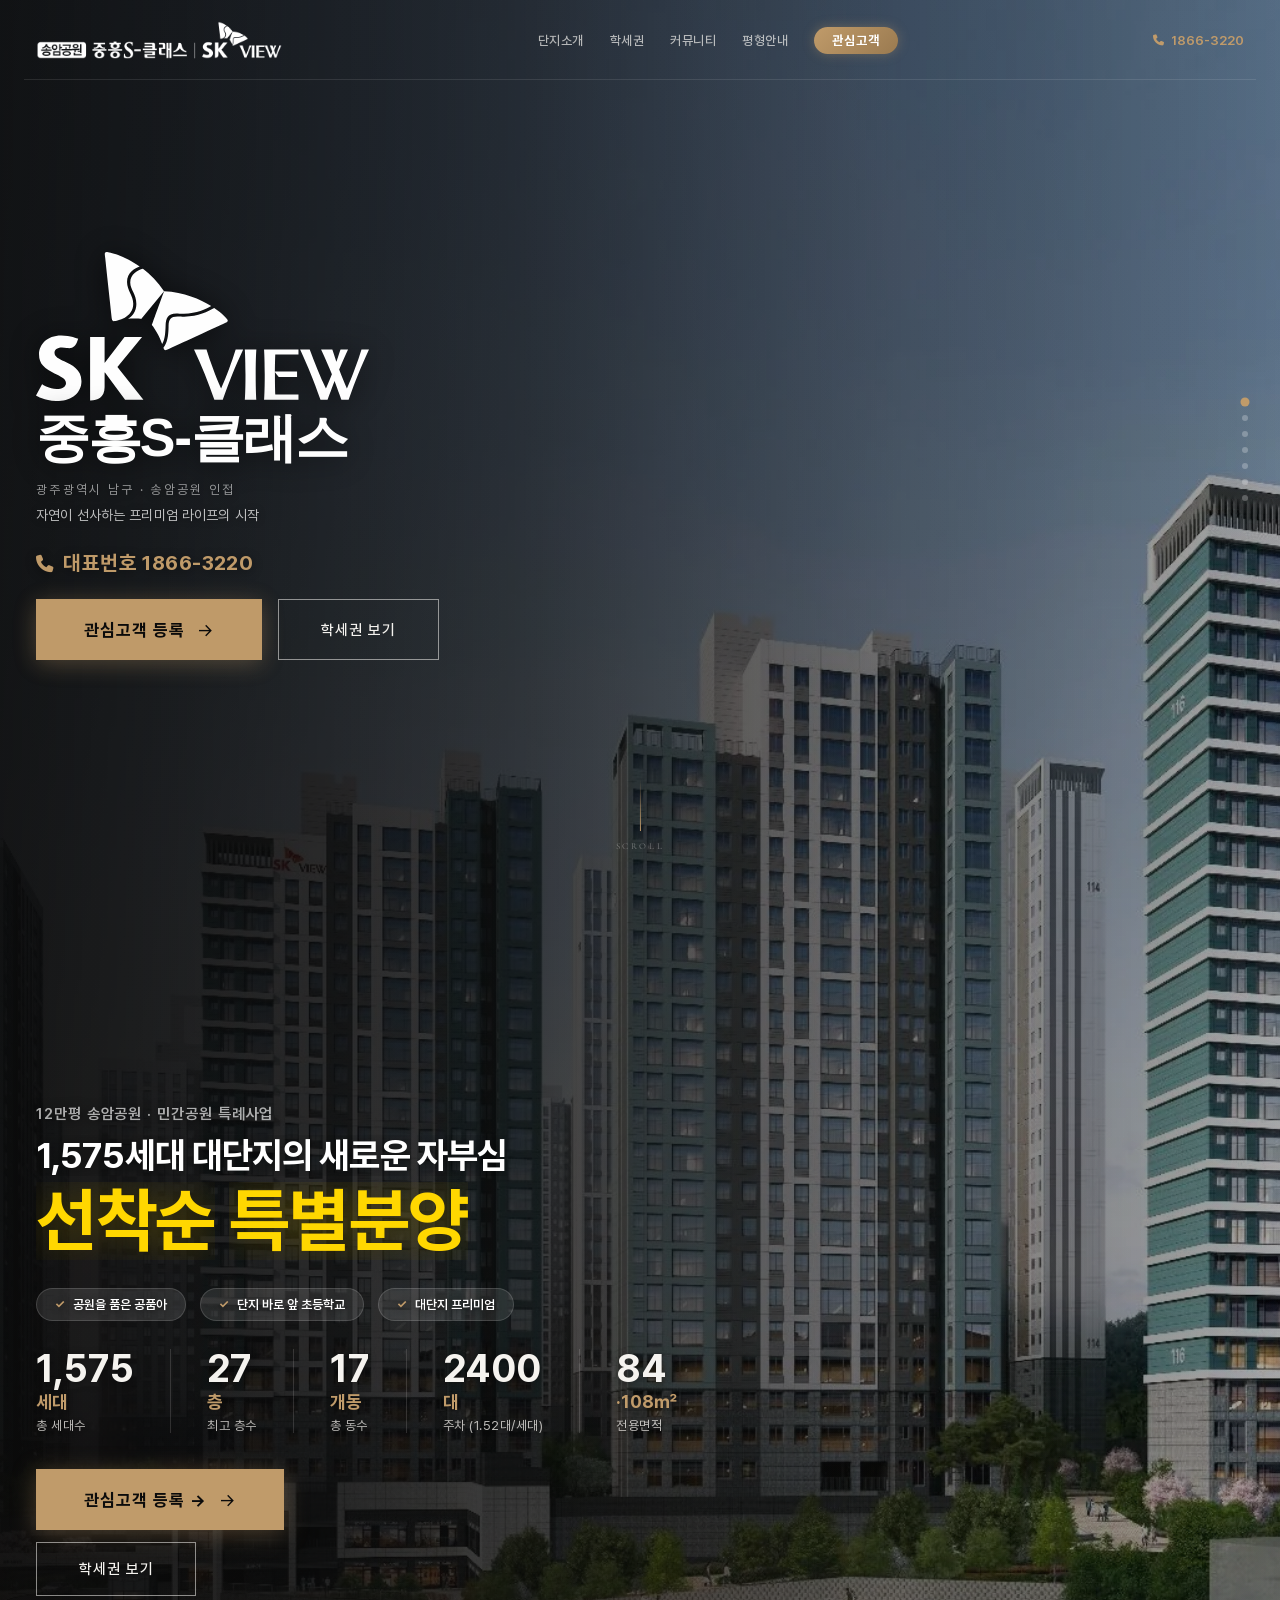
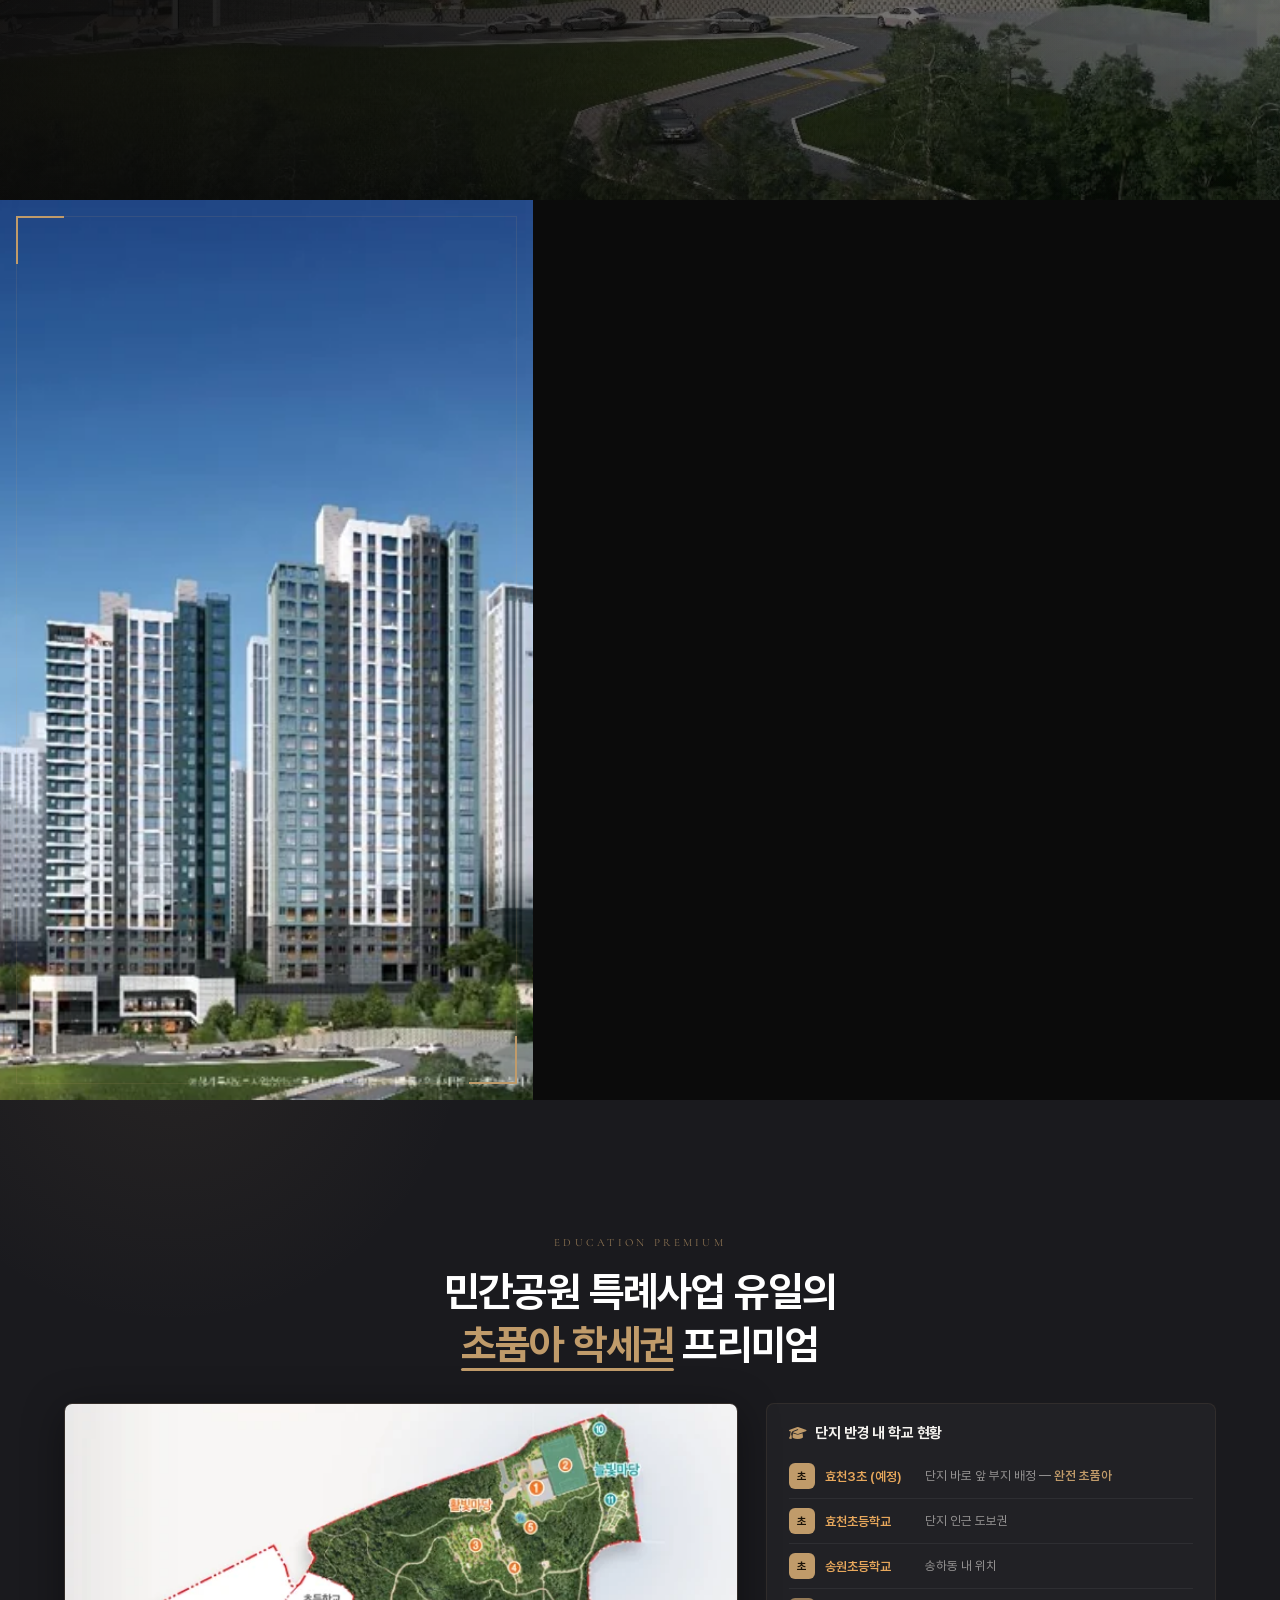
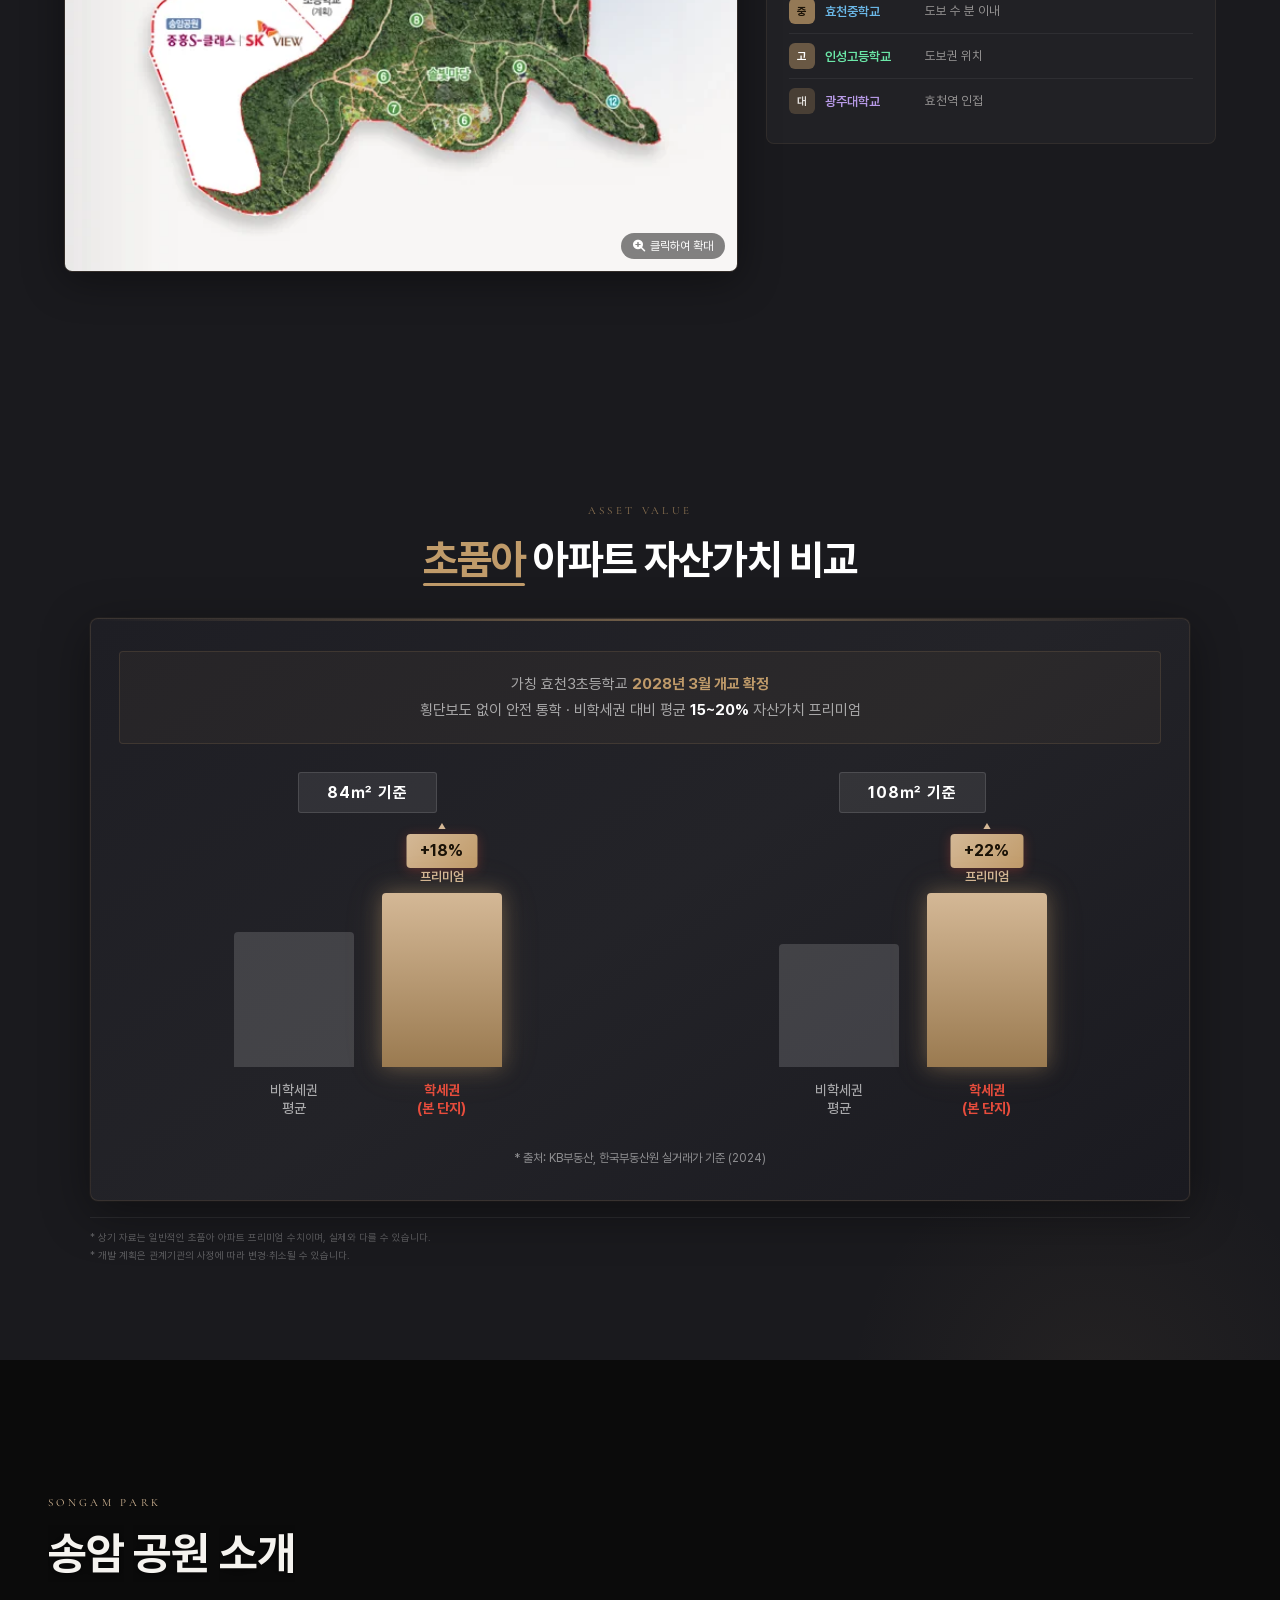
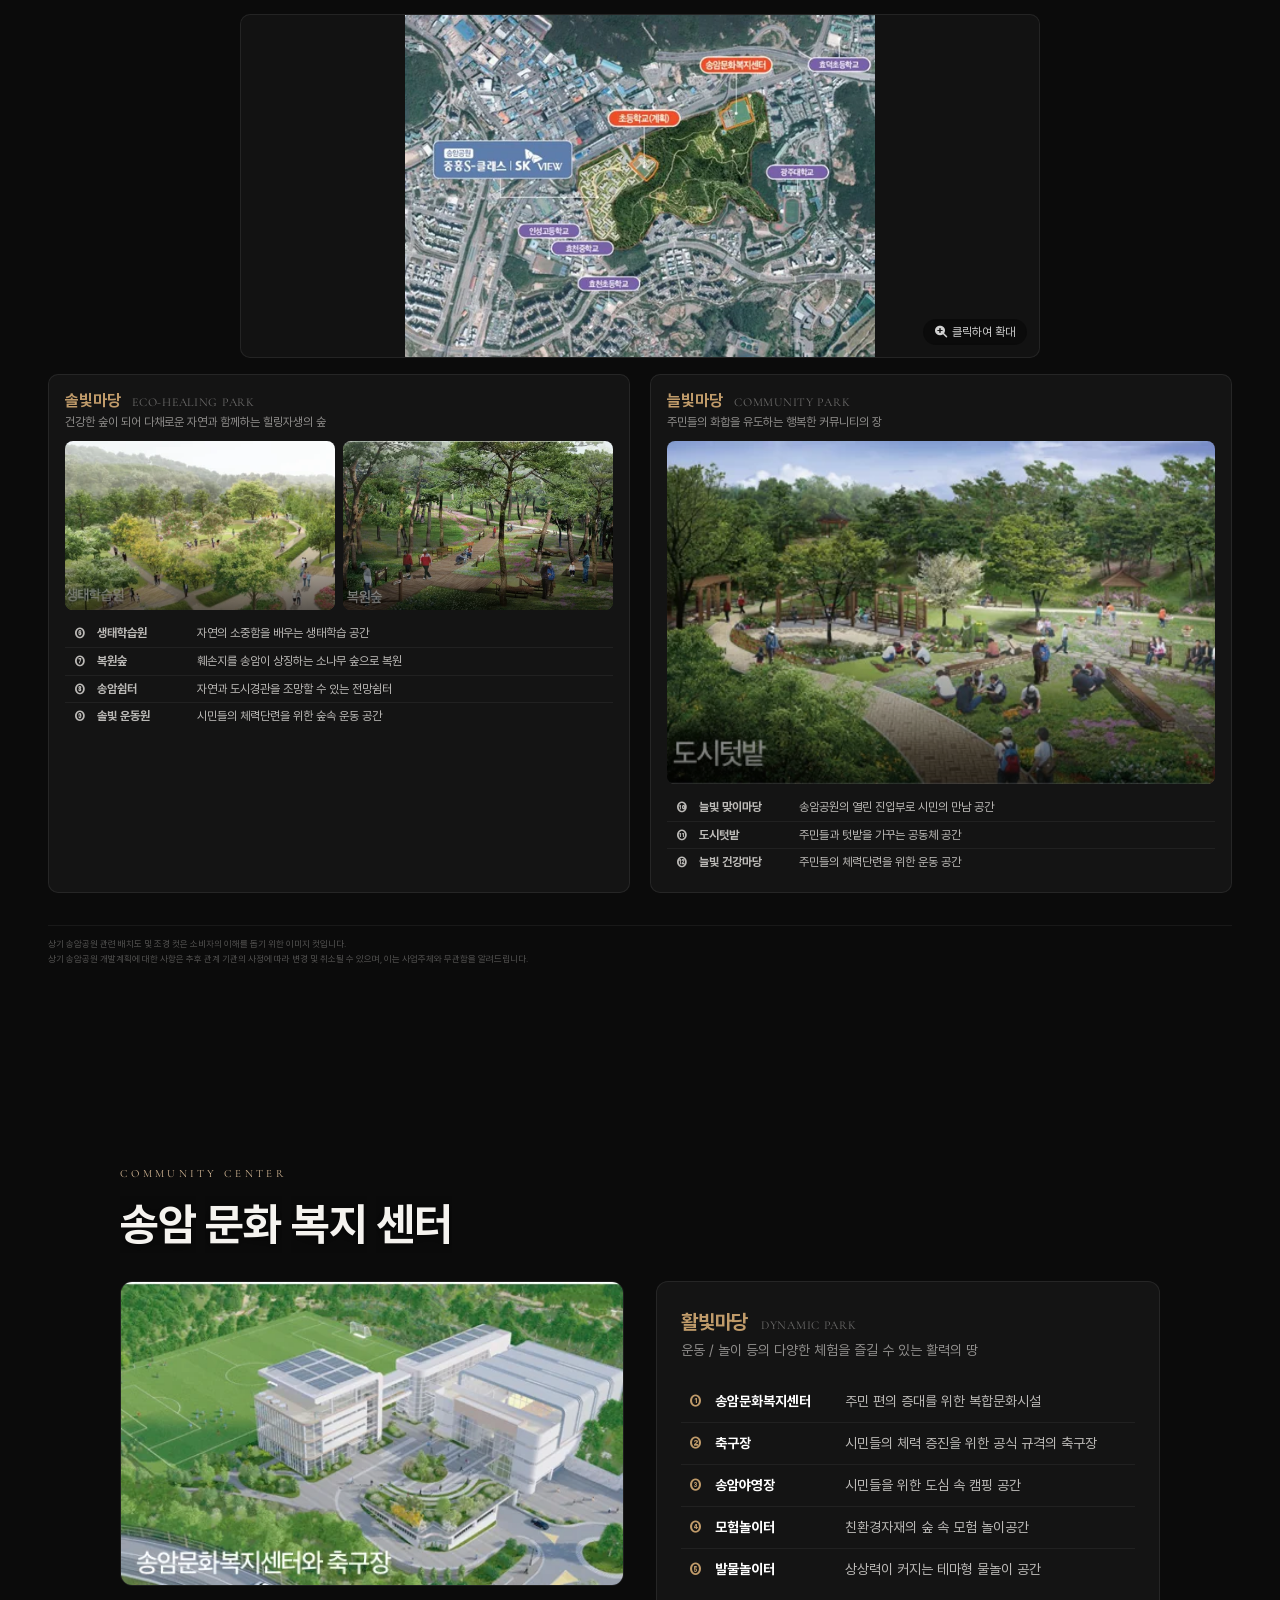
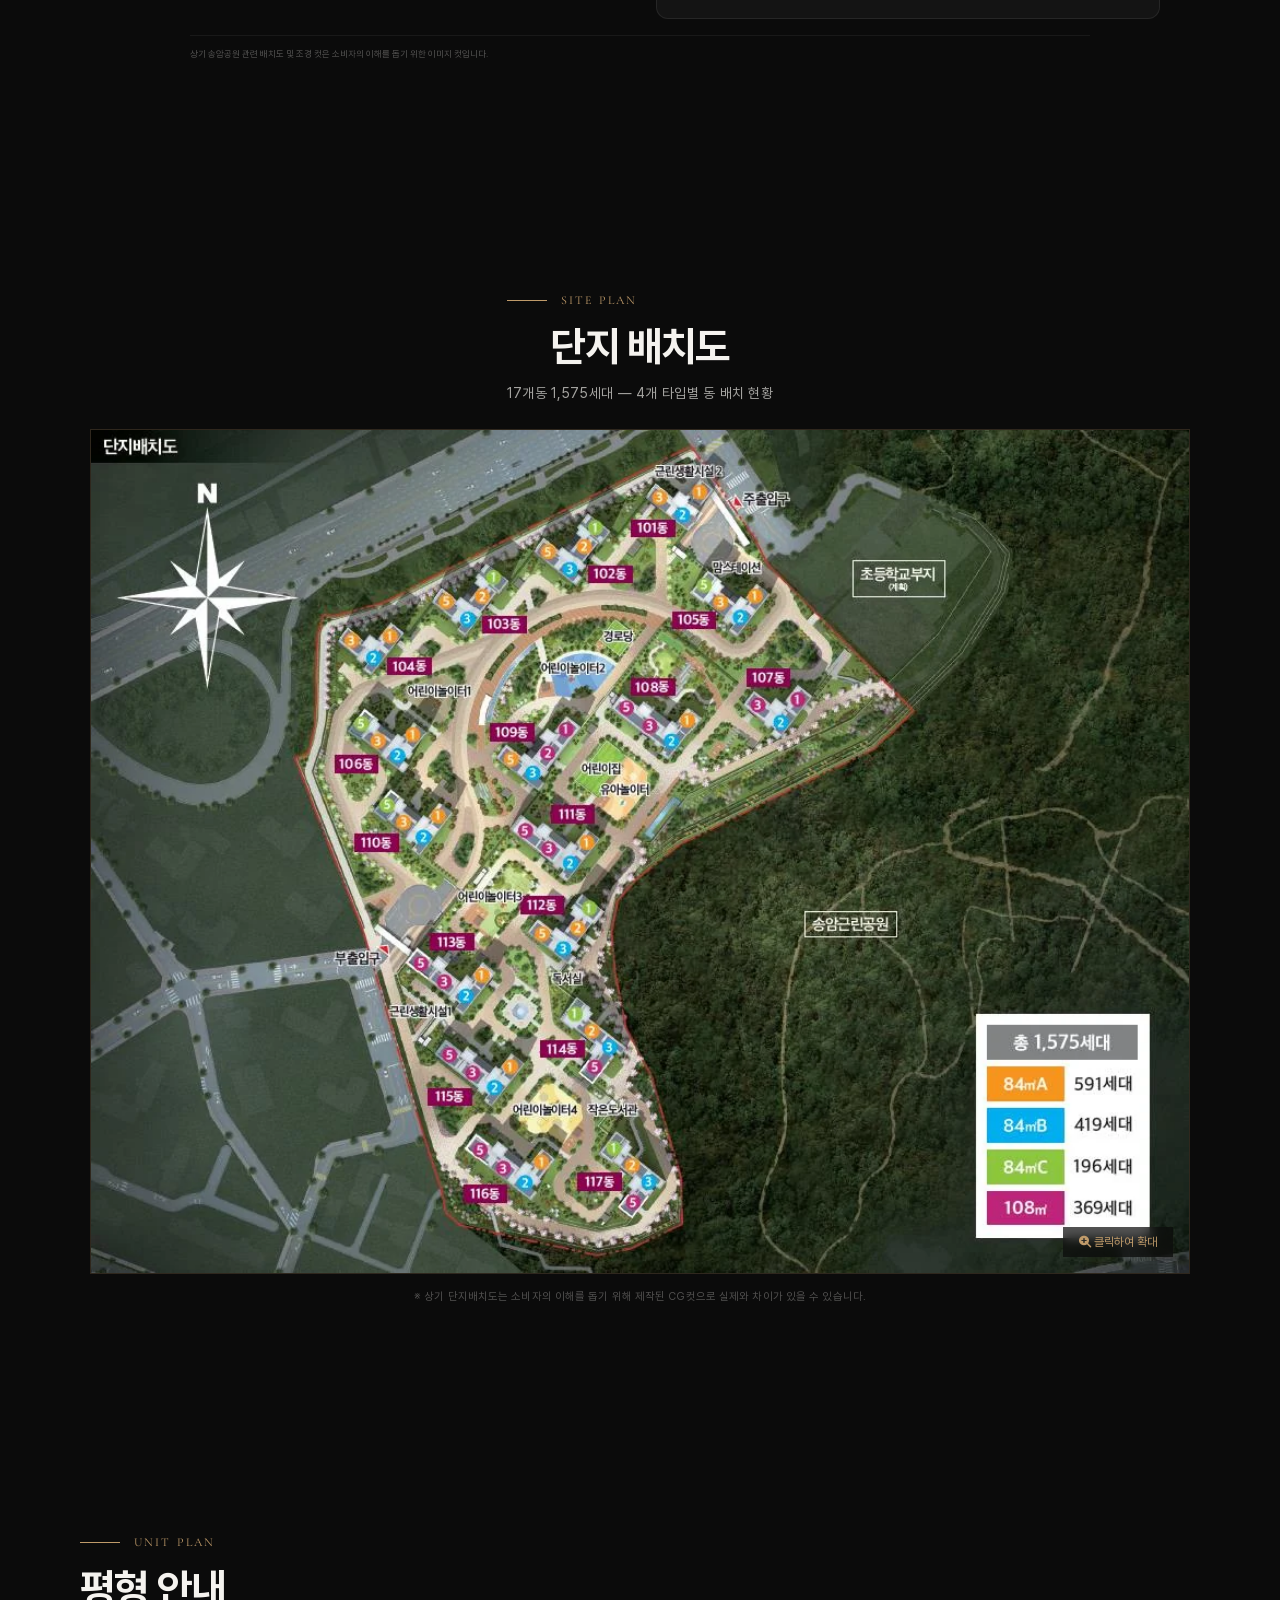
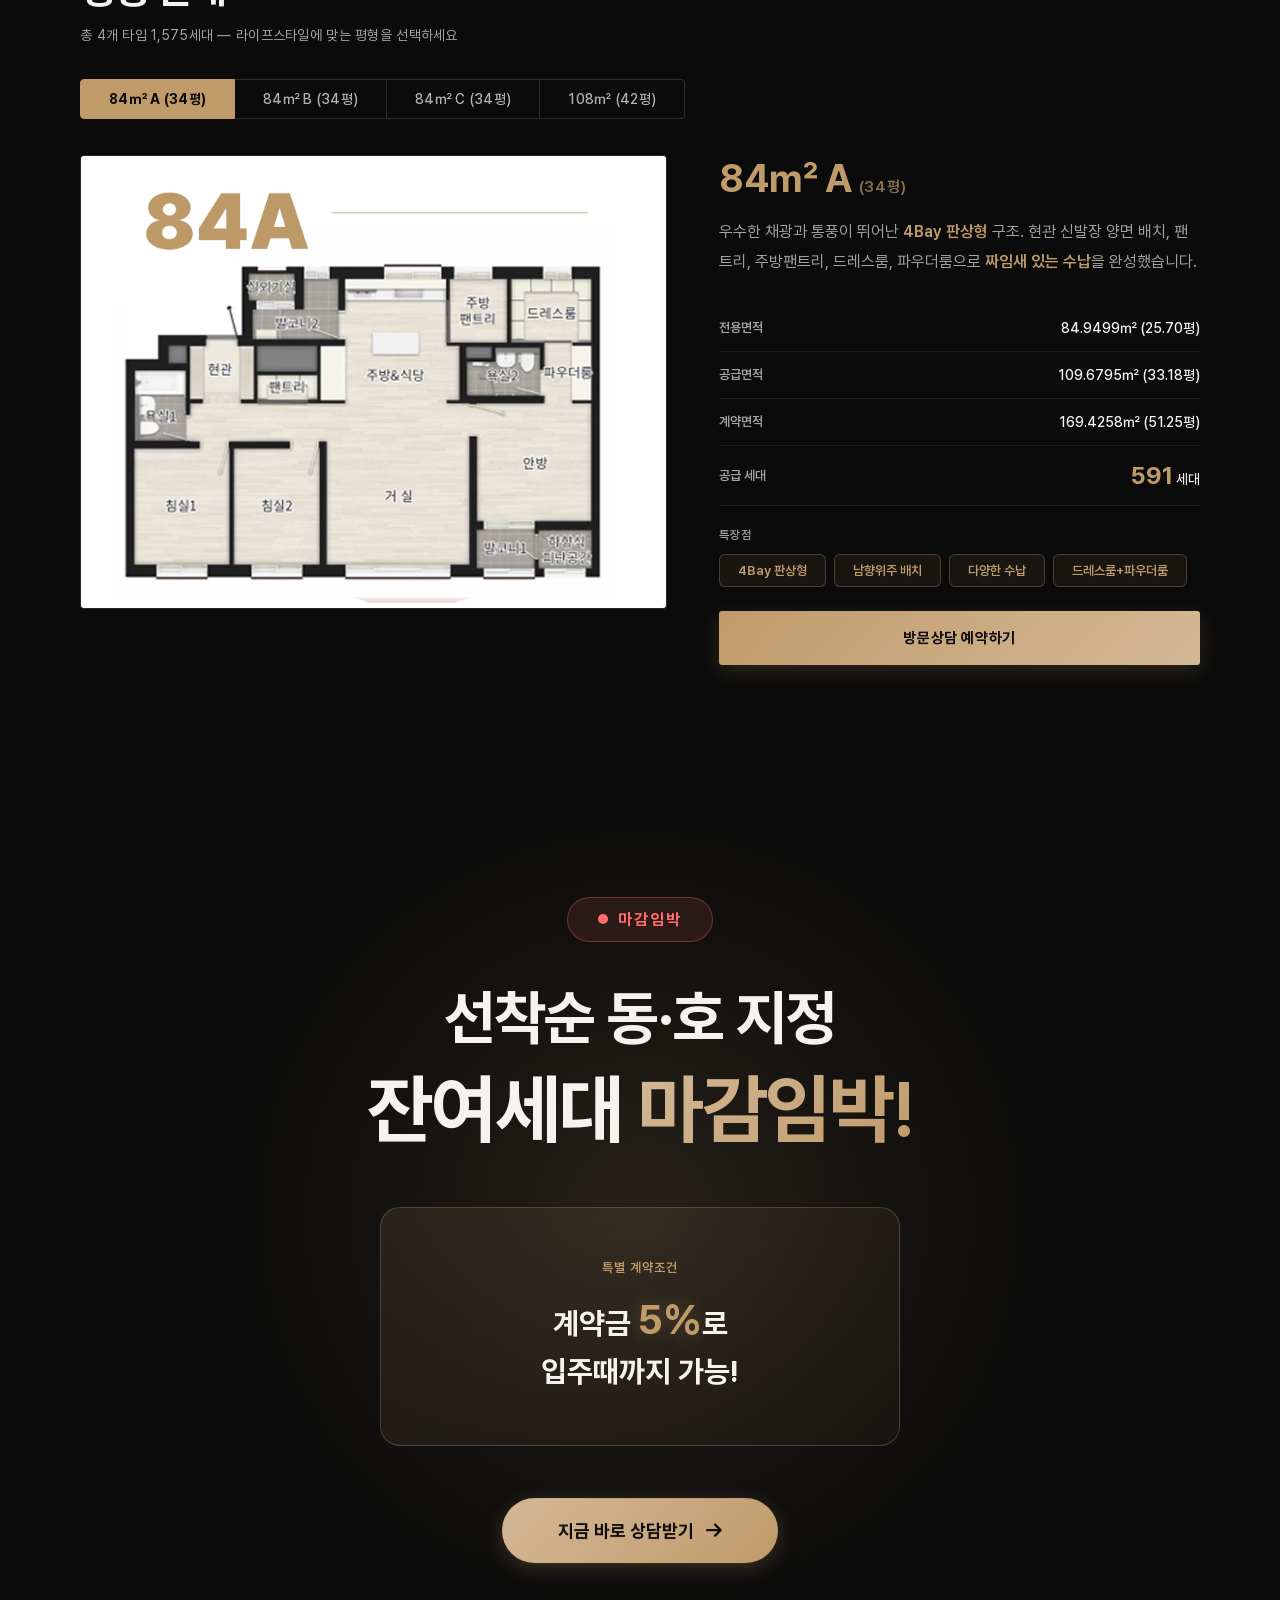
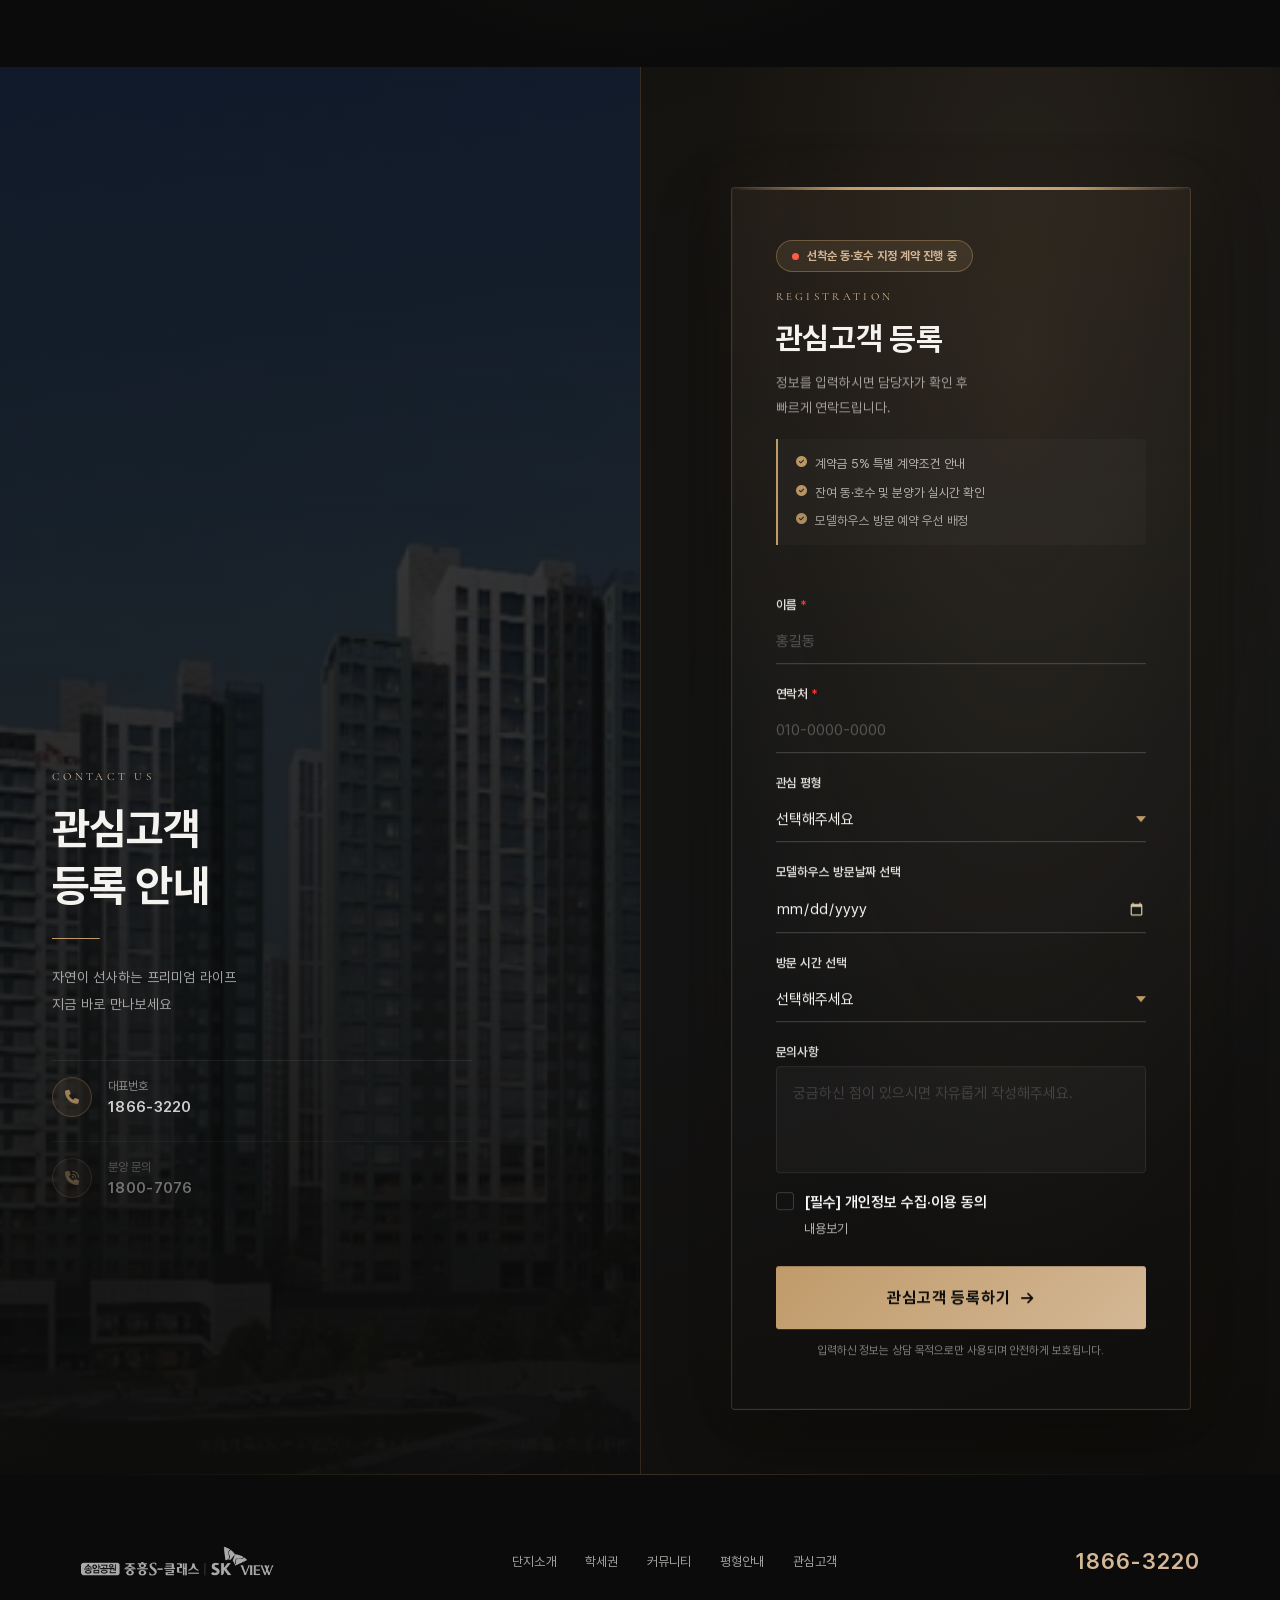
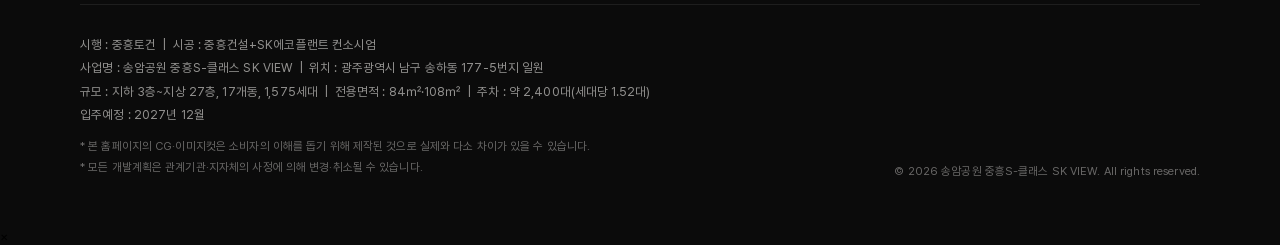
==== commit de6f8a70: "Update index.html" ====
--- a/index.html
+++ b/index.html
@@ -53,7 +53,7 @@
             <a data-go="7" role="button" tabindex="0" class="gnb-cta">관심고객</a>
         </nav>
         <div class="hd-right">
-            <a href="tel:15333592" class="hd-tel"><i class="fa-solid fa-phone"></i><span>1866-3220</span></a>
+            <a href="tel:18663220" class="hd-tel"><i class="fa-solid fa-phone"></i><span>1866-3220</span></a>
             <button class="ham" id="ham" aria-label="메뉴 열기" aria-expanded="false"><span></span><span></span><span></span></button>
         </div>
     </div>
@@ -82,7 +82,7 @@
         </ul>
         <div class="mmenu-foot">
             <p>Contact</p>
-            <a href="tel:15333592">1866-3220</a>
+            <a href="tel:18663220">1866-3220</a>
             <small>광주광역시 남구 송암동 일원</small>
         </div>
     </div>
@@ -116,7 +116,7 @@
                     <p class="s0-sub" data-fx="fade-up" data-delay="0.8" data-pre="0.25" data-main="0.85" data-cid="hero-sub">
                         자연이 선사하는 프리미엄 라이프의 시작
                     </p>
-                    <a class="hero-tel" href="tel:15333592" data-fx="fade-up" data-delay="1.5" data-pre="0.2" data-main="0.8">
+                    <a class="hero-tel" href="tel:18663220" data-fx="fade-up" data-delay="1.5" data-pre="0.2" data-main="0.8">
                         <i class="fa-solid fa-phone"></i> 대표번호 1866-3220
                     </a>
                     <div class="s0-btns" data-fx="stagger" data-delay="1.6" data-pre="0.2" data-stagger="0.18" data-kid-y="24" data-main="0.8">
@@ -574,7 +574,7 @@
                                     </div>
                                 </div>
                                 <div class="sfp-cta-wrap">
-                                    <a class="sfp-cta" href="tel:15333592">방문상담 예약하기</a>
+                                    <a class="sfp-cta" href="tel:18663220">방문상담 예약하기</a>
                                 </div>
                             </div>
                         </div>
@@ -600,7 +600,7 @@
                                     </div>
                                 </div>
                                 <div class="sfp-cta-wrap">
-                                    <a class="sfp-cta" href="tel:15333592">방문상담 예약하기</a>
+                                    <a class="sfp-cta" href="tel:18663220">방문상담 예약하기</a>
                                 </div>
                             </div>
                         </div>
@@ -626,7 +626,7 @@
                                     </div>
                                 </div>
                                 <div class="sfp-cta-wrap">
-                                    <a class="sfp-cta" href="tel:15333592">방문상담 예약하기</a>
+                                    <a class="sfp-cta" href="tel:18663220">방문상담 예약하기</a>
                                 </div>
                             </div>
                         </div>
@@ -652,7 +652,7 @@
                                     </div>
                                 </div>
                                 <div class="sfp-cta-wrap">
-                                    <a class="sfp-cta" href="tel:15333592">방문상담 예약하기</a>
+                                    <a class="sfp-cta" href="tel:18663220">방문상담 예약하기</a>
                                 </div>
                             </div>
                         </div>
@@ -695,7 +695,7 @@
 
             <!-- CTA -->
             <div class="shook-cta-wrap" data-fx="fade-up" data-delay="0.7" data-pre="0.2" data-main="0.8">
-                <a href="tel:15333592" class="shook-cta">지금 바로 상담받기 <i class="fa-solid fa-arrow-right"></i></a>
+                <a href="tel:18663220" class="shook-cta">지금 바로 상담받기 <i class="fa-solid fa-arrow-right"></i></a>
             </div>
         </div>
     </section>
@@ -719,7 +719,7 @@
                         자연이 선사하는 프리미엄 라이프<br>지금 바로 만나보세요
                     </p>
                     <div class="s5-cards" data-fx="stagger" data-delay="0.8" data-pre="0.2" data-stagger="0.12" data-kid-y="20" data-main="0.8">
-                        <a href="tel:15333592" class="s5-card">
+                        <a href="tel:18663220" class="s5-card">
                             <i class="fa-solid fa-phone"></i>
                             <div><small>대표번호</small><b>1866-3220</b></div>
                         </a>
@@ -871,7 +871,7 @@
                     <a data-go="4">평형안내</a>
                     <a data-go="7">관심고객</a>
                 </nav>
-                <a href="tel:15333592" class="ft-tel">1866-3220</a>
+                <a href="tel:18663220" class="ft-tel">1866-3220</a>
             </div>
             <hr class="ft-hr">
             <div class="ft-bot">
@@ -949,4 +949,4 @@
         crossorigin="anonymous"></script>
 </body>
 
-</html>+</html>
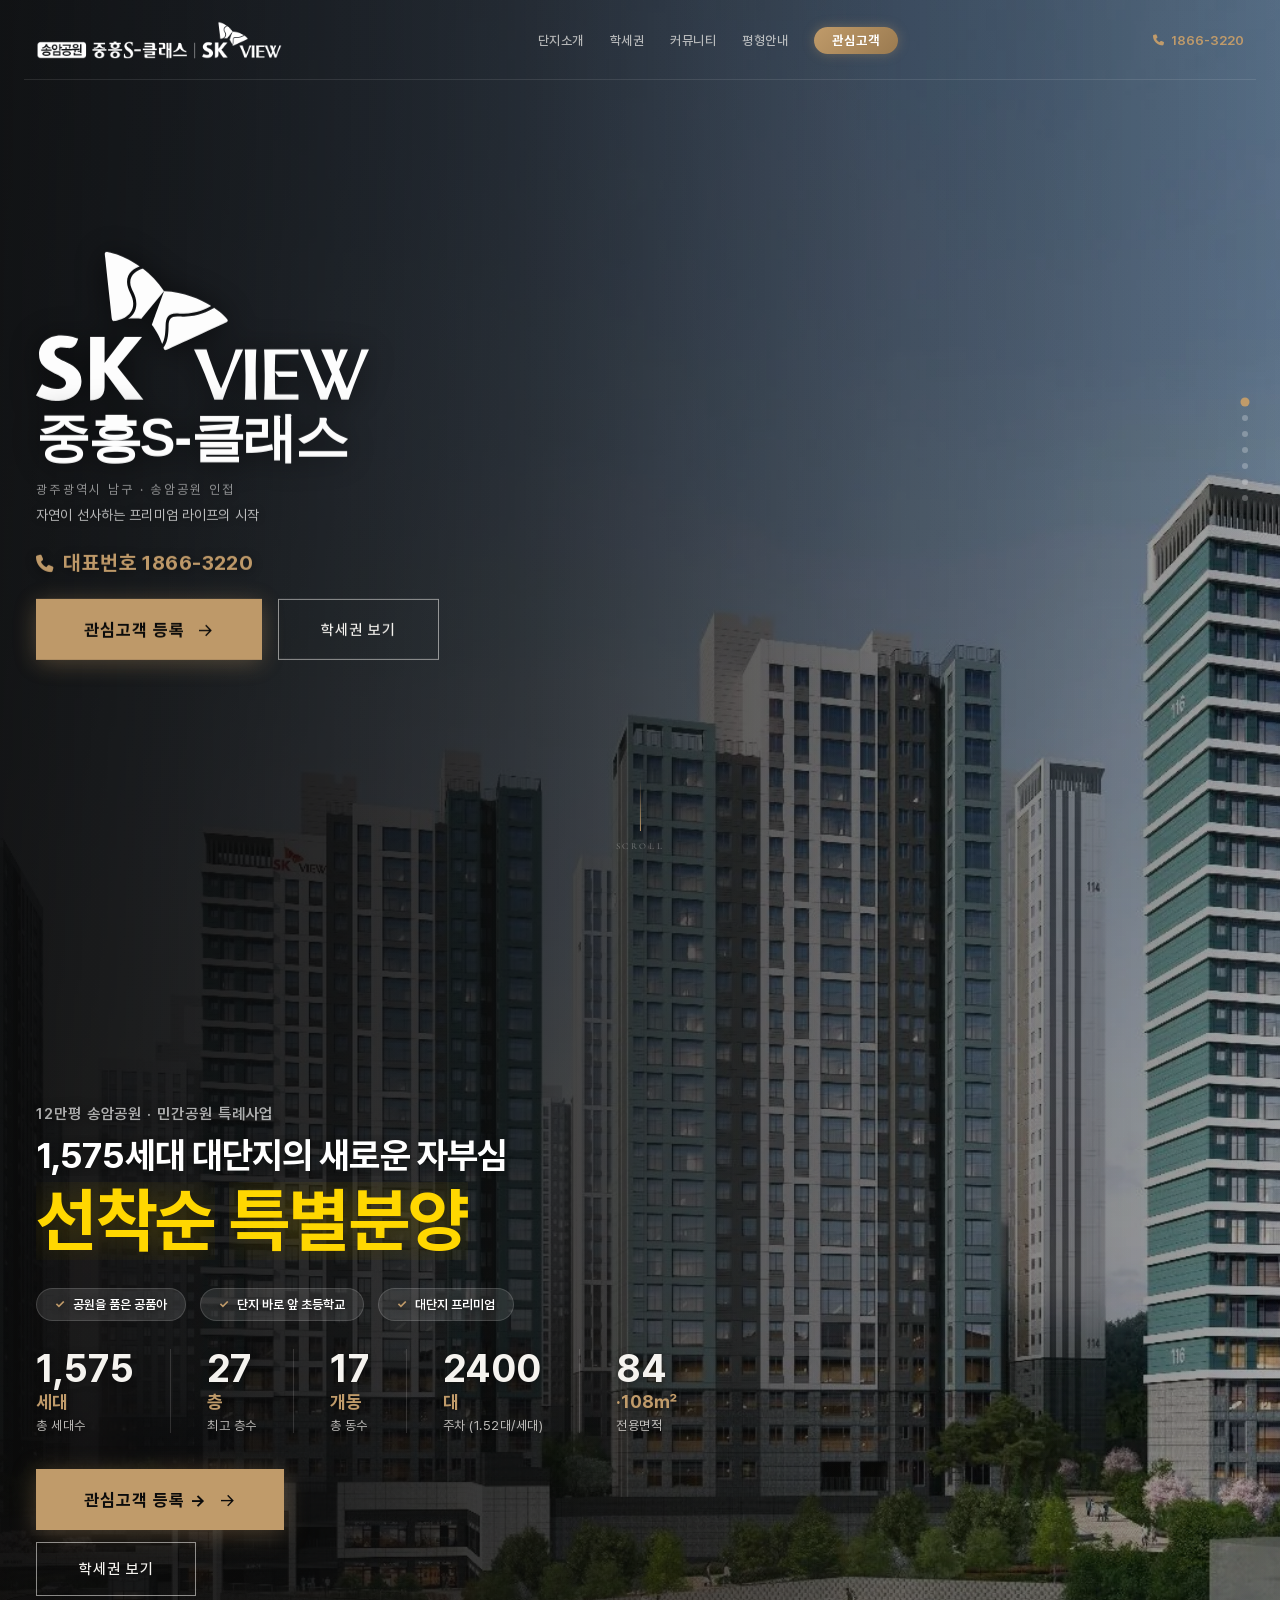
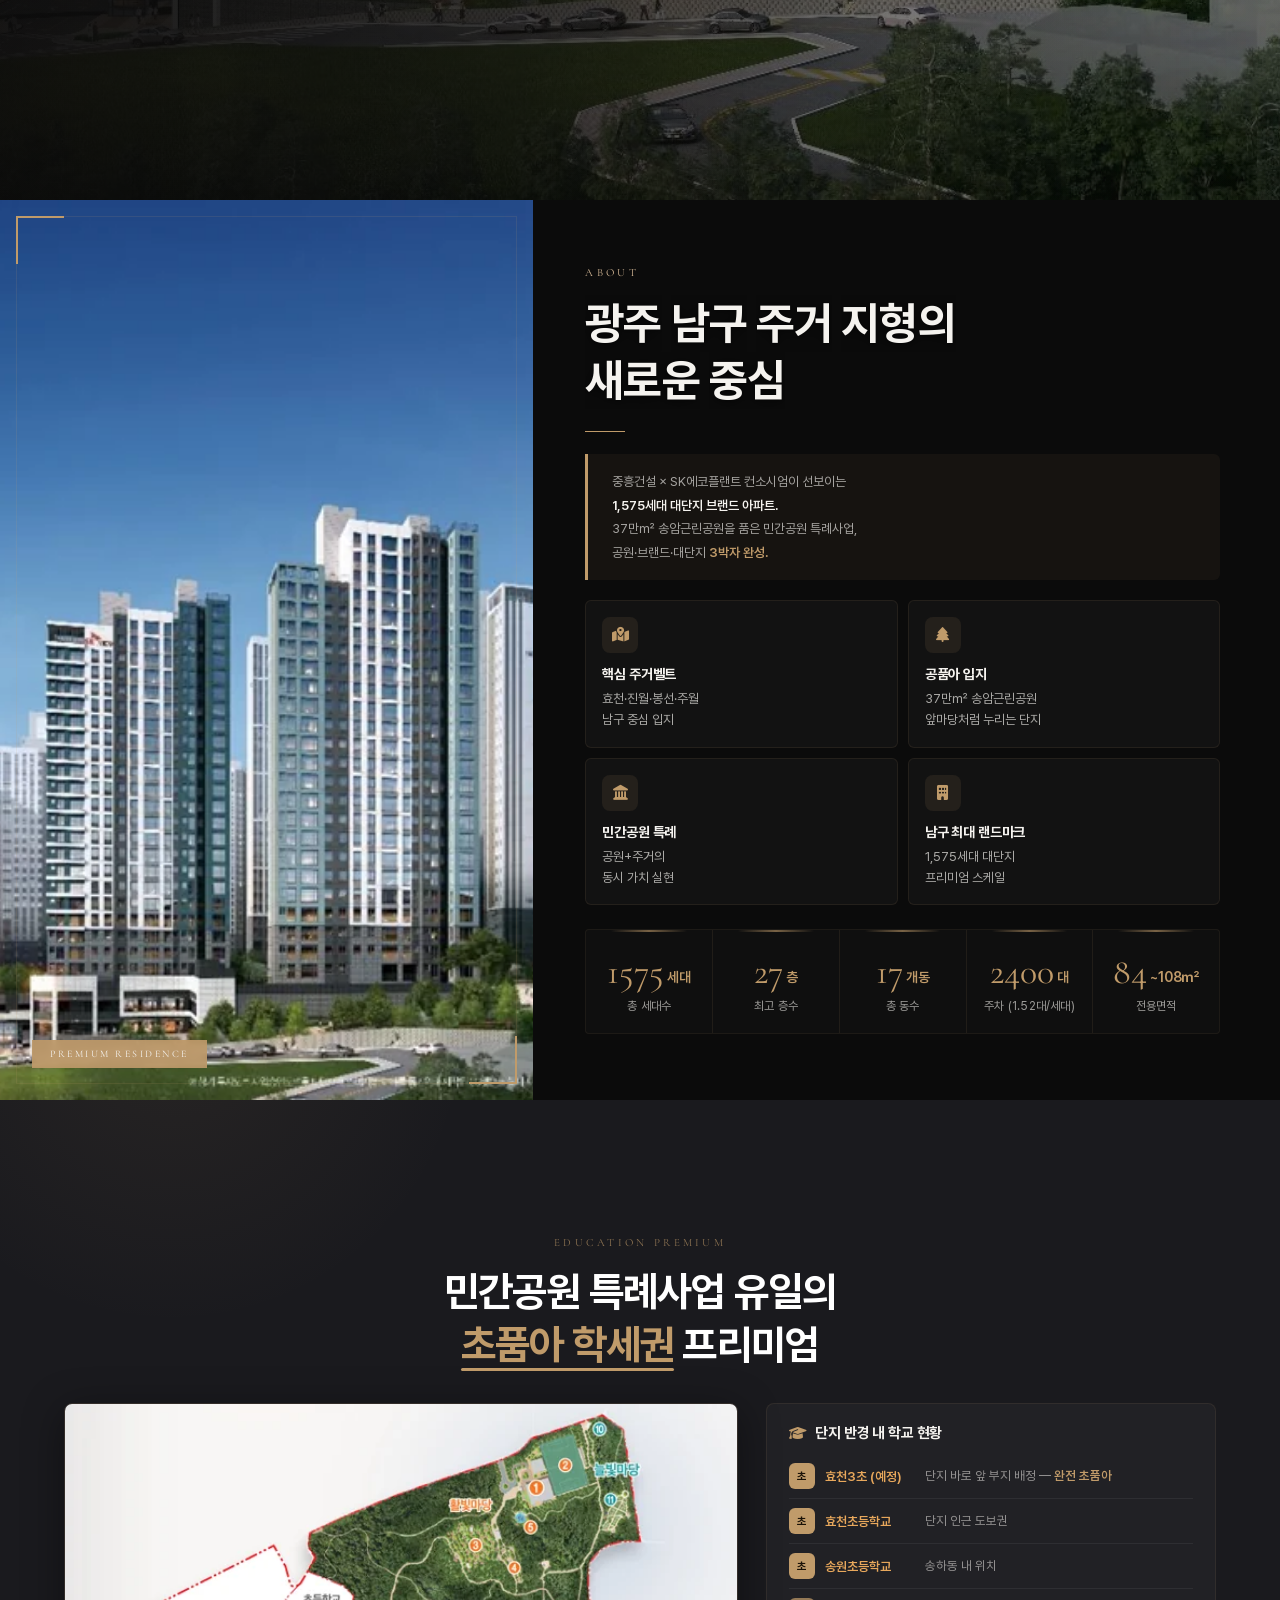
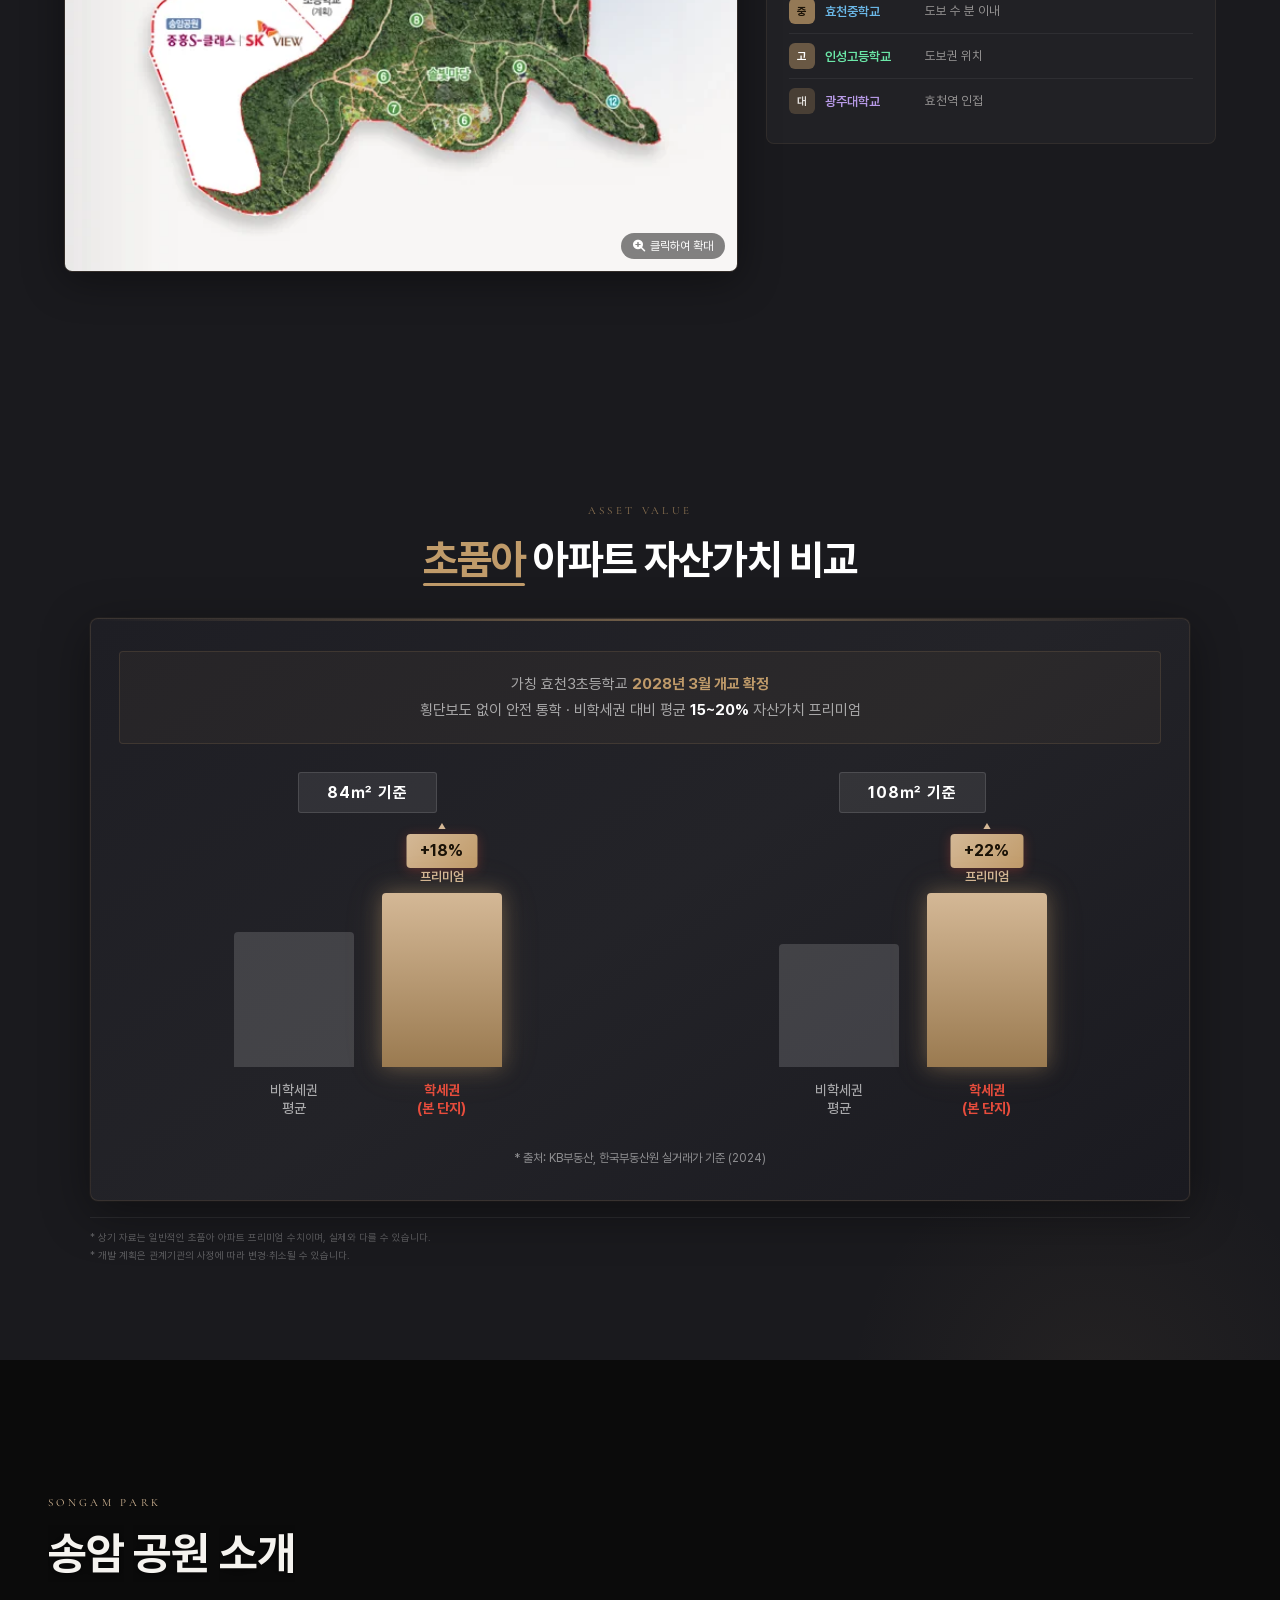
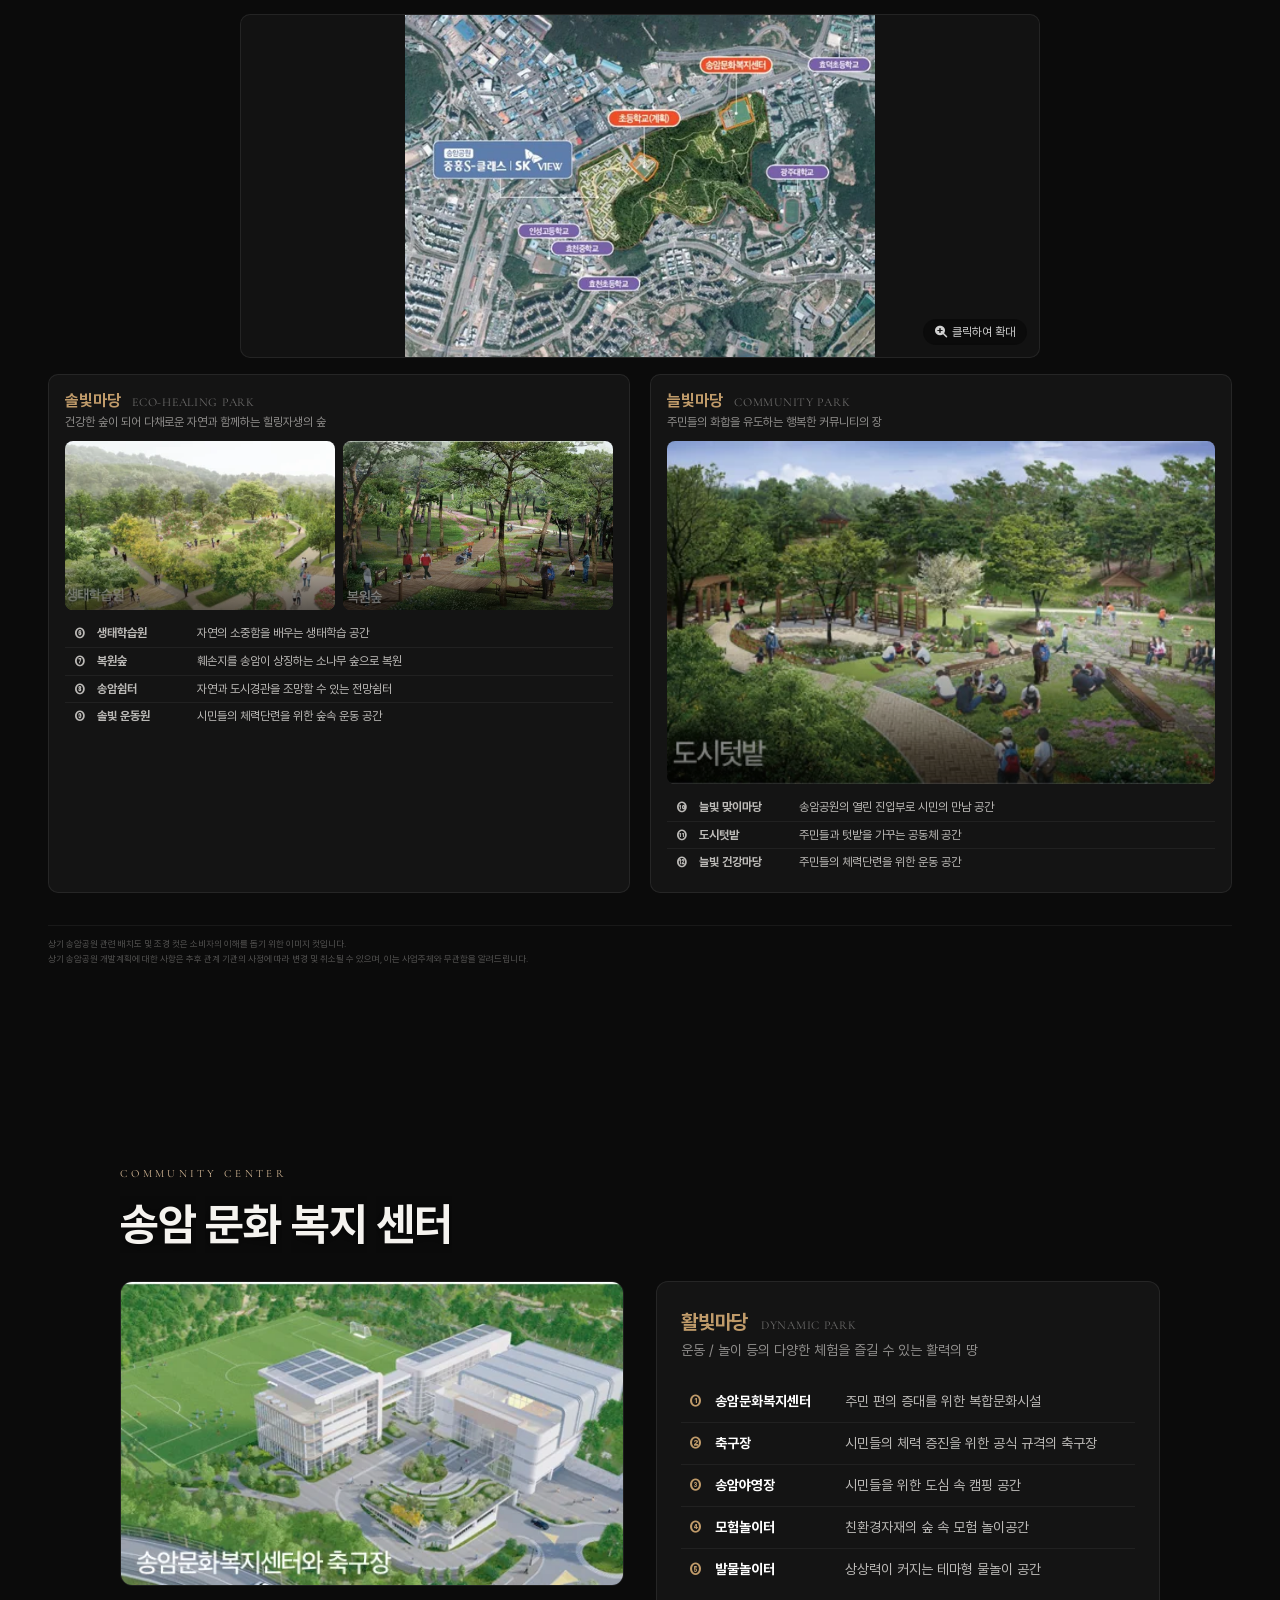
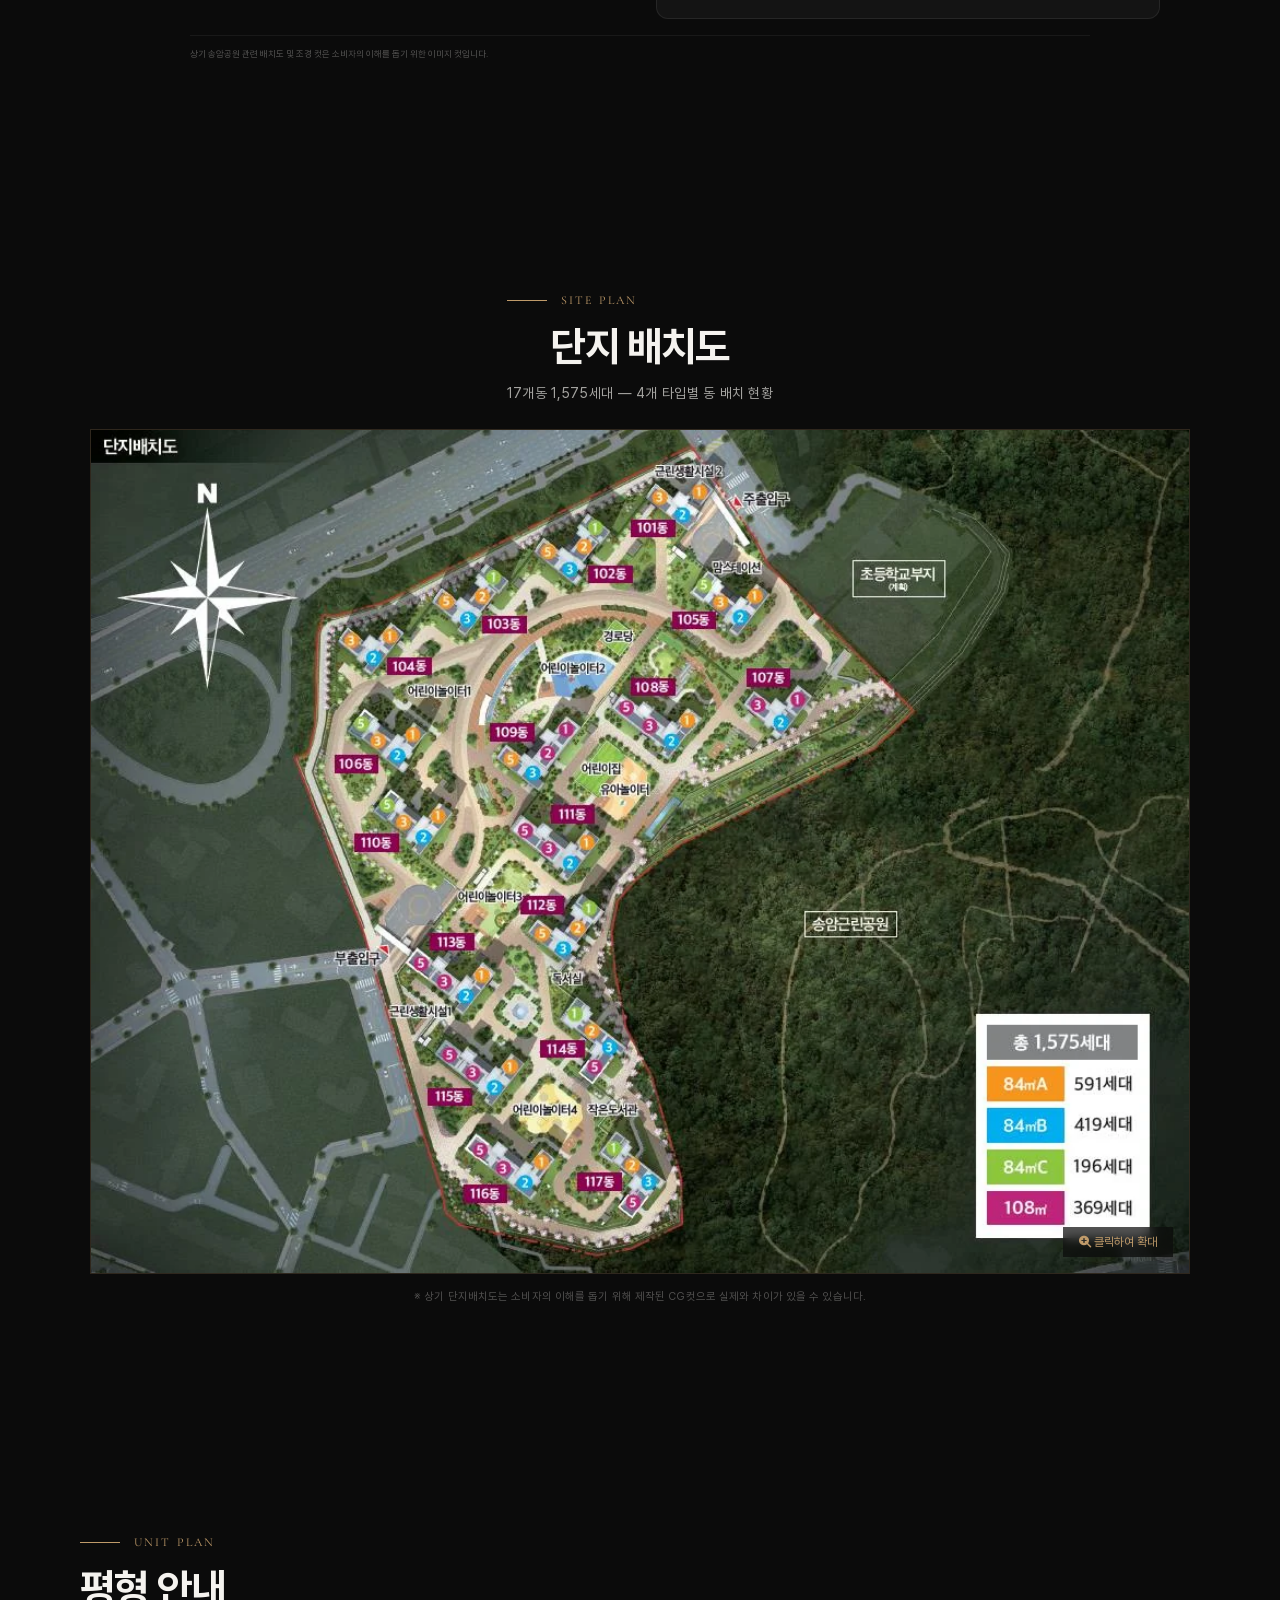
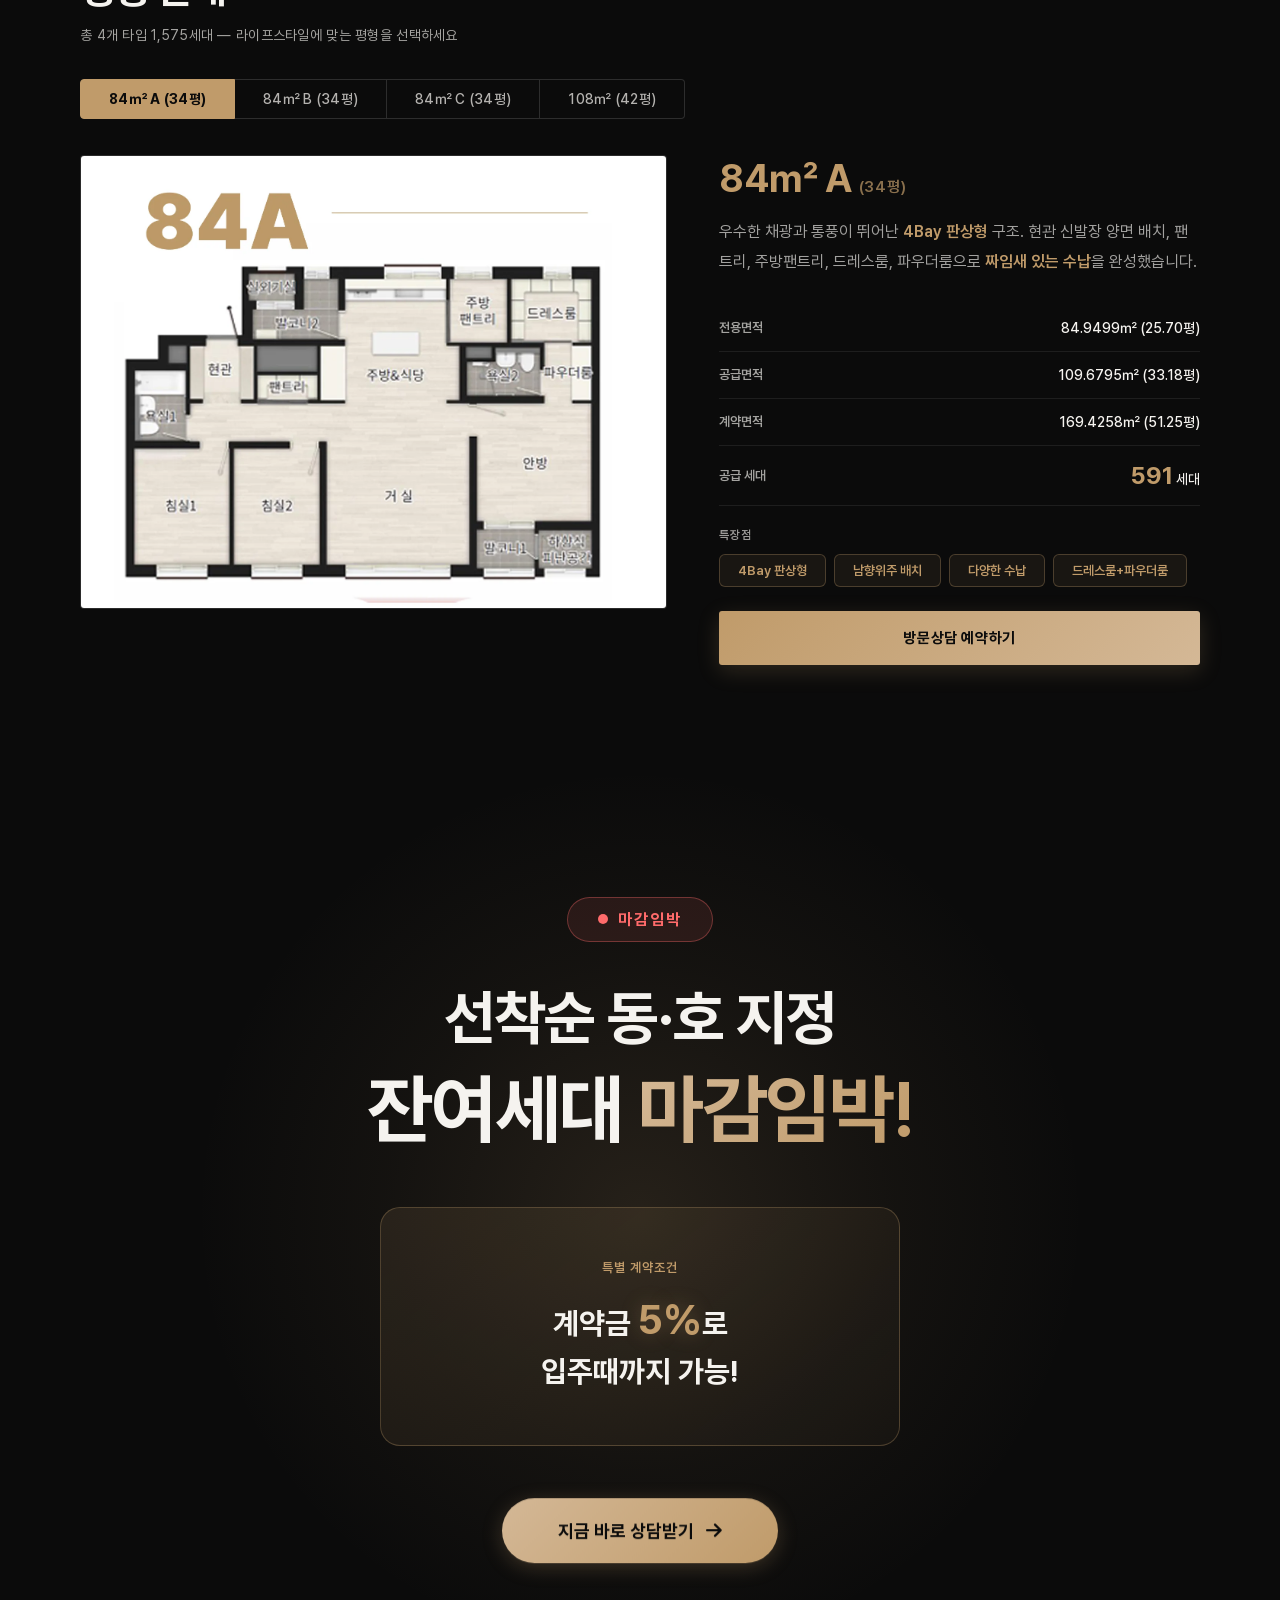
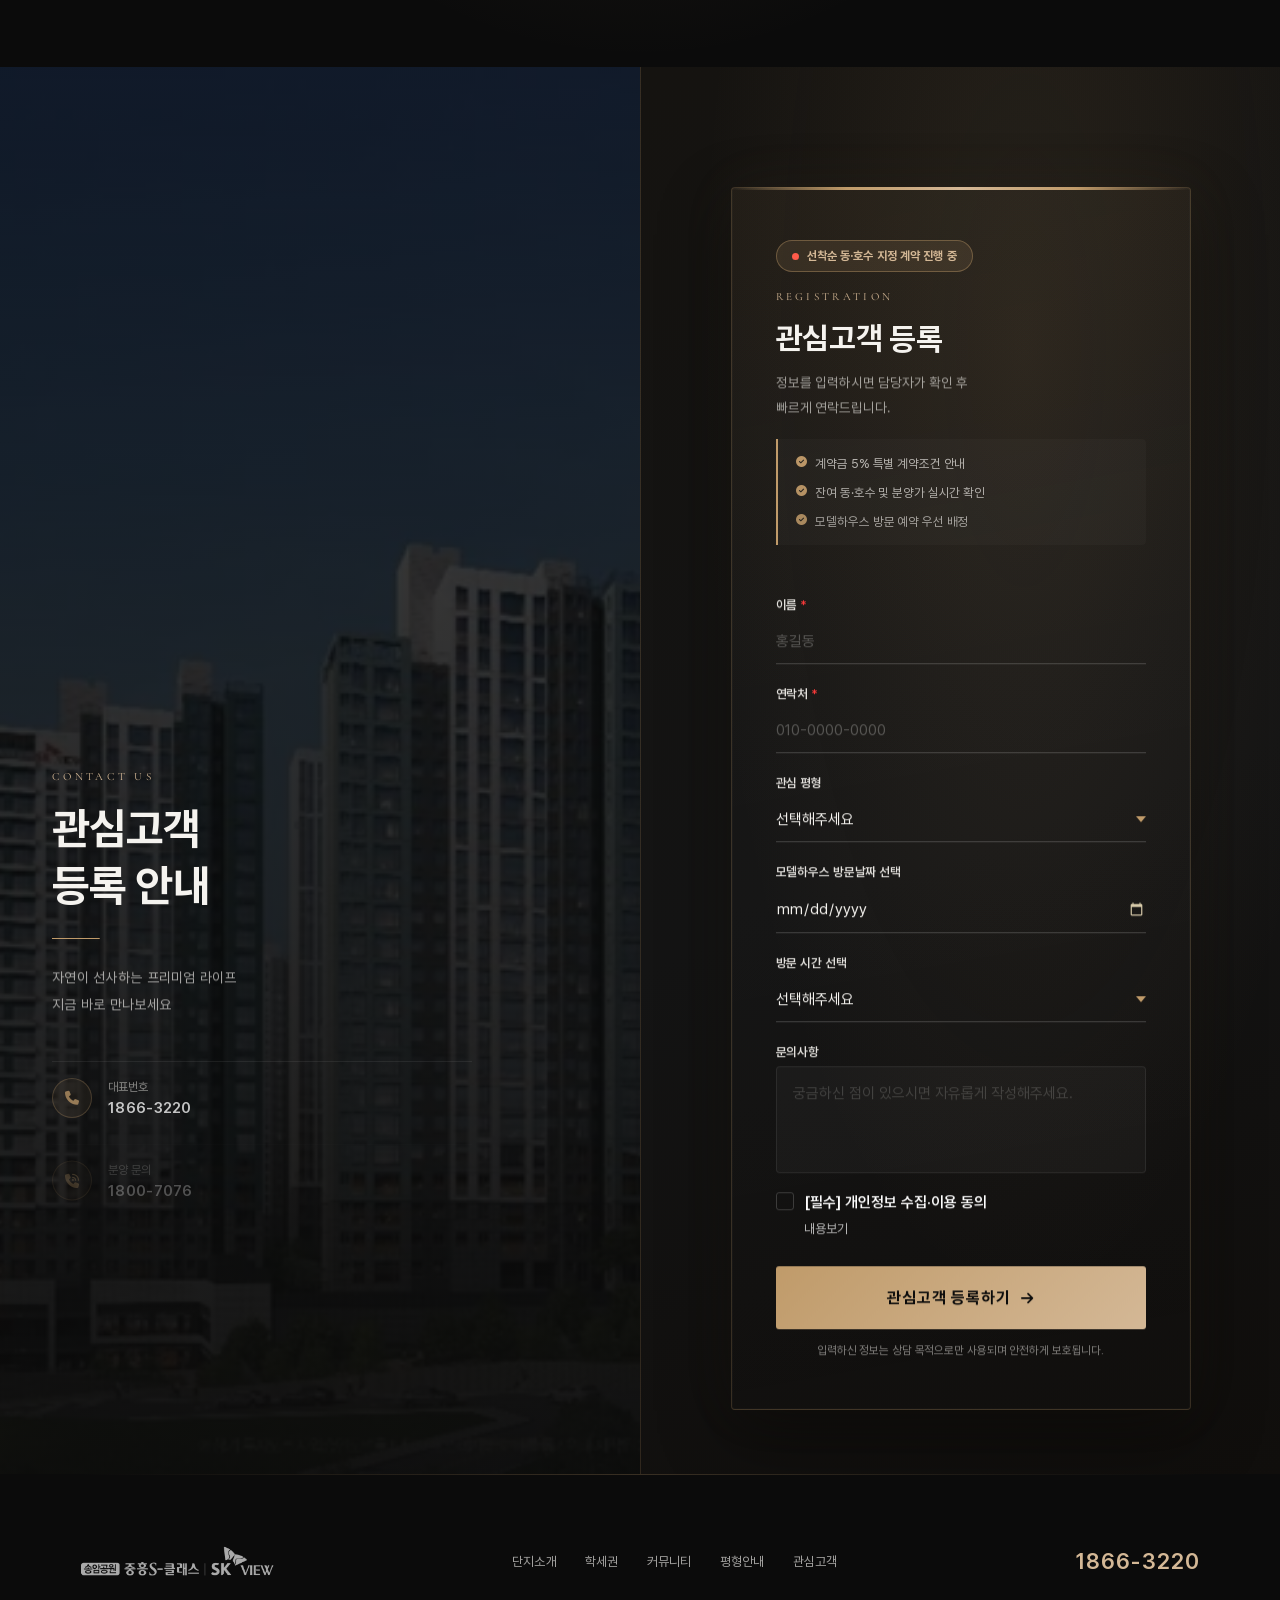
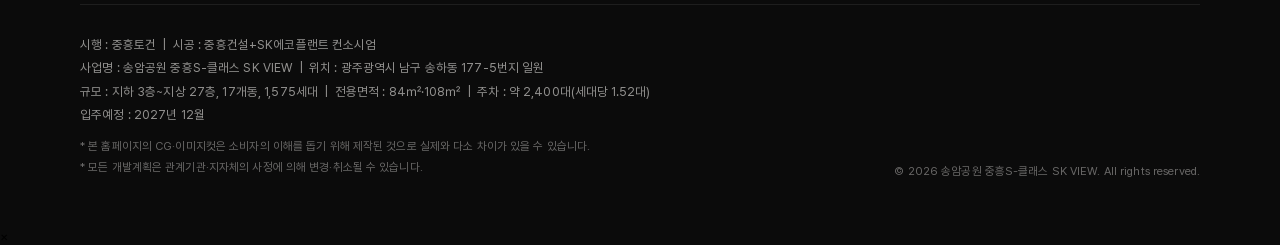
==== commit 427977ad: "Update phone number link for customer service" ====
--- a/index.html
+++ b/index.html
@@ -723,7 +723,7 @@
                             <i class="fa-solid fa-phone"></i>
                             <div><small>대표번호</small><b>1866-3220</b></div>
                         </a>
-                        <a href="tel:18007076" class="s5-card">
+                        <a href="tel:186632220" class="s5-card">
                             <i class="fa-solid fa-phone-volume"></i>
                             <div><small>분양 문의</small><b>1800-7076</b></div>
                         </a>
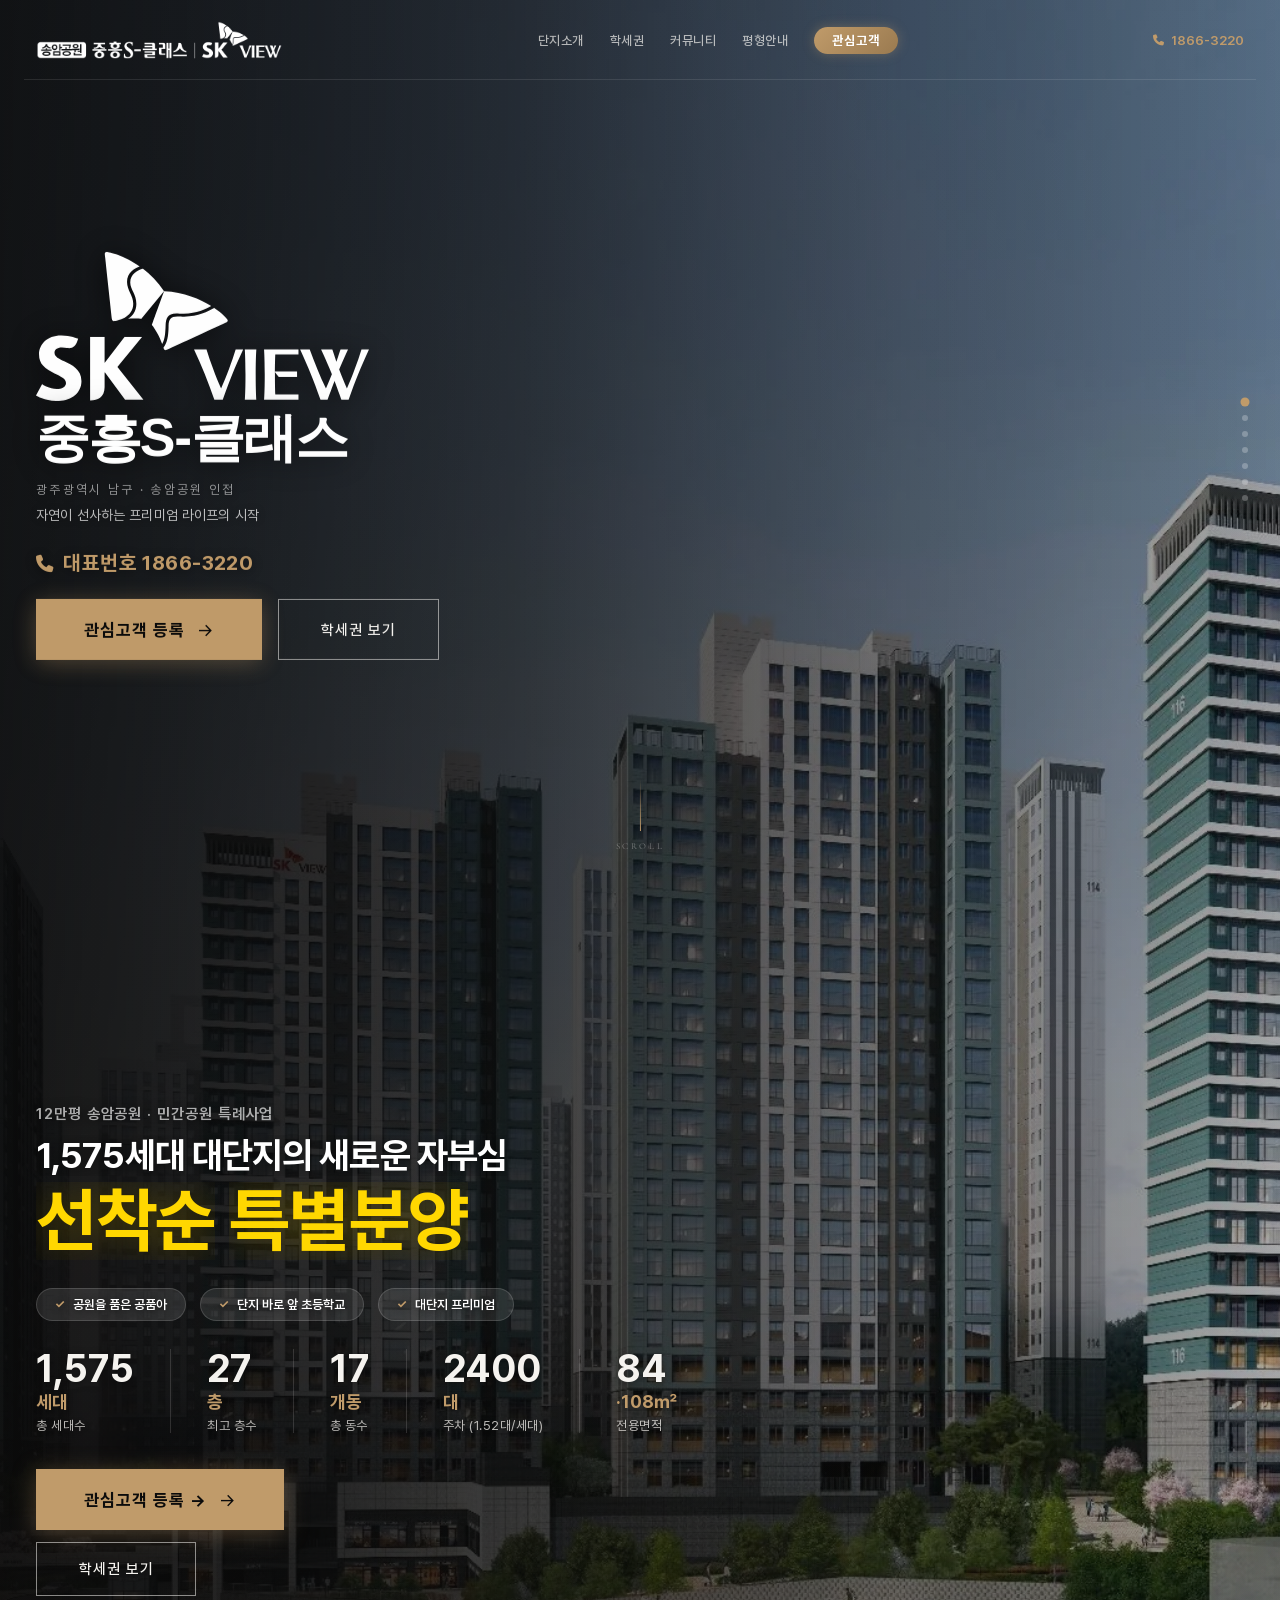
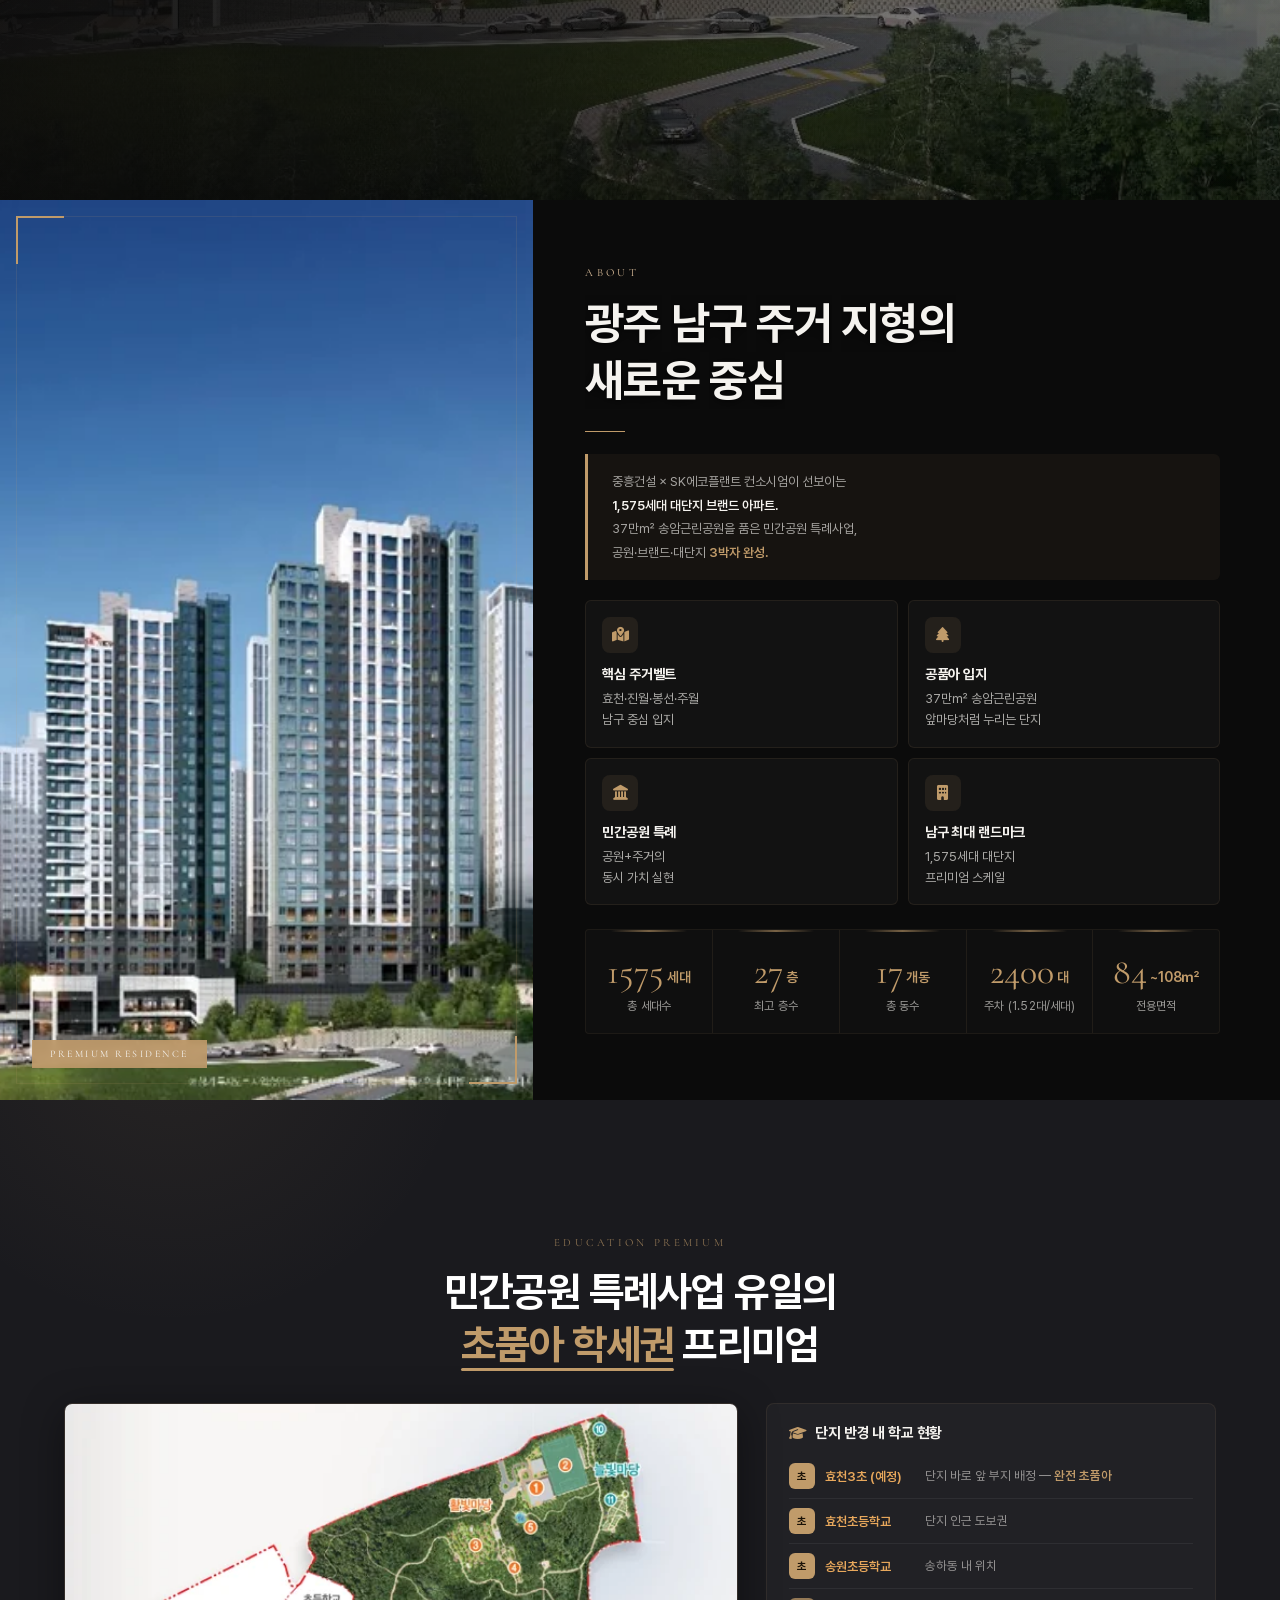
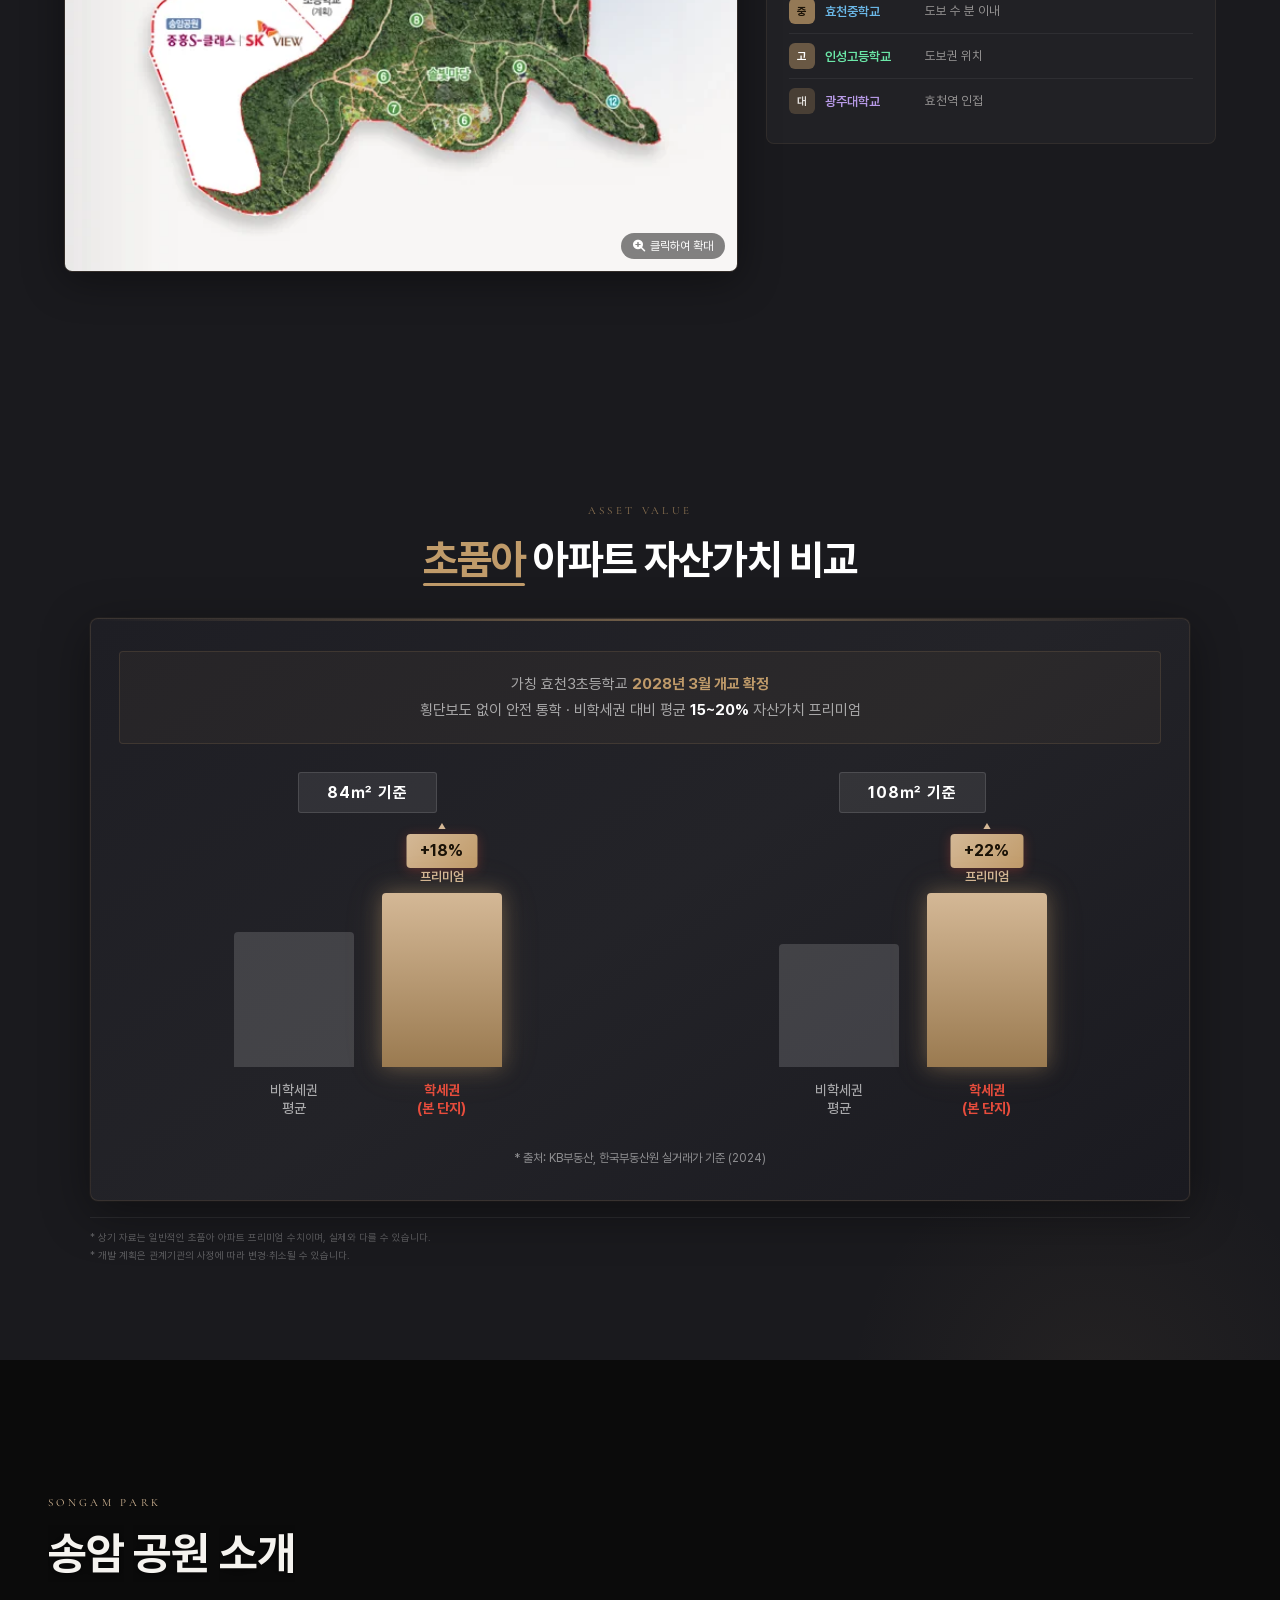
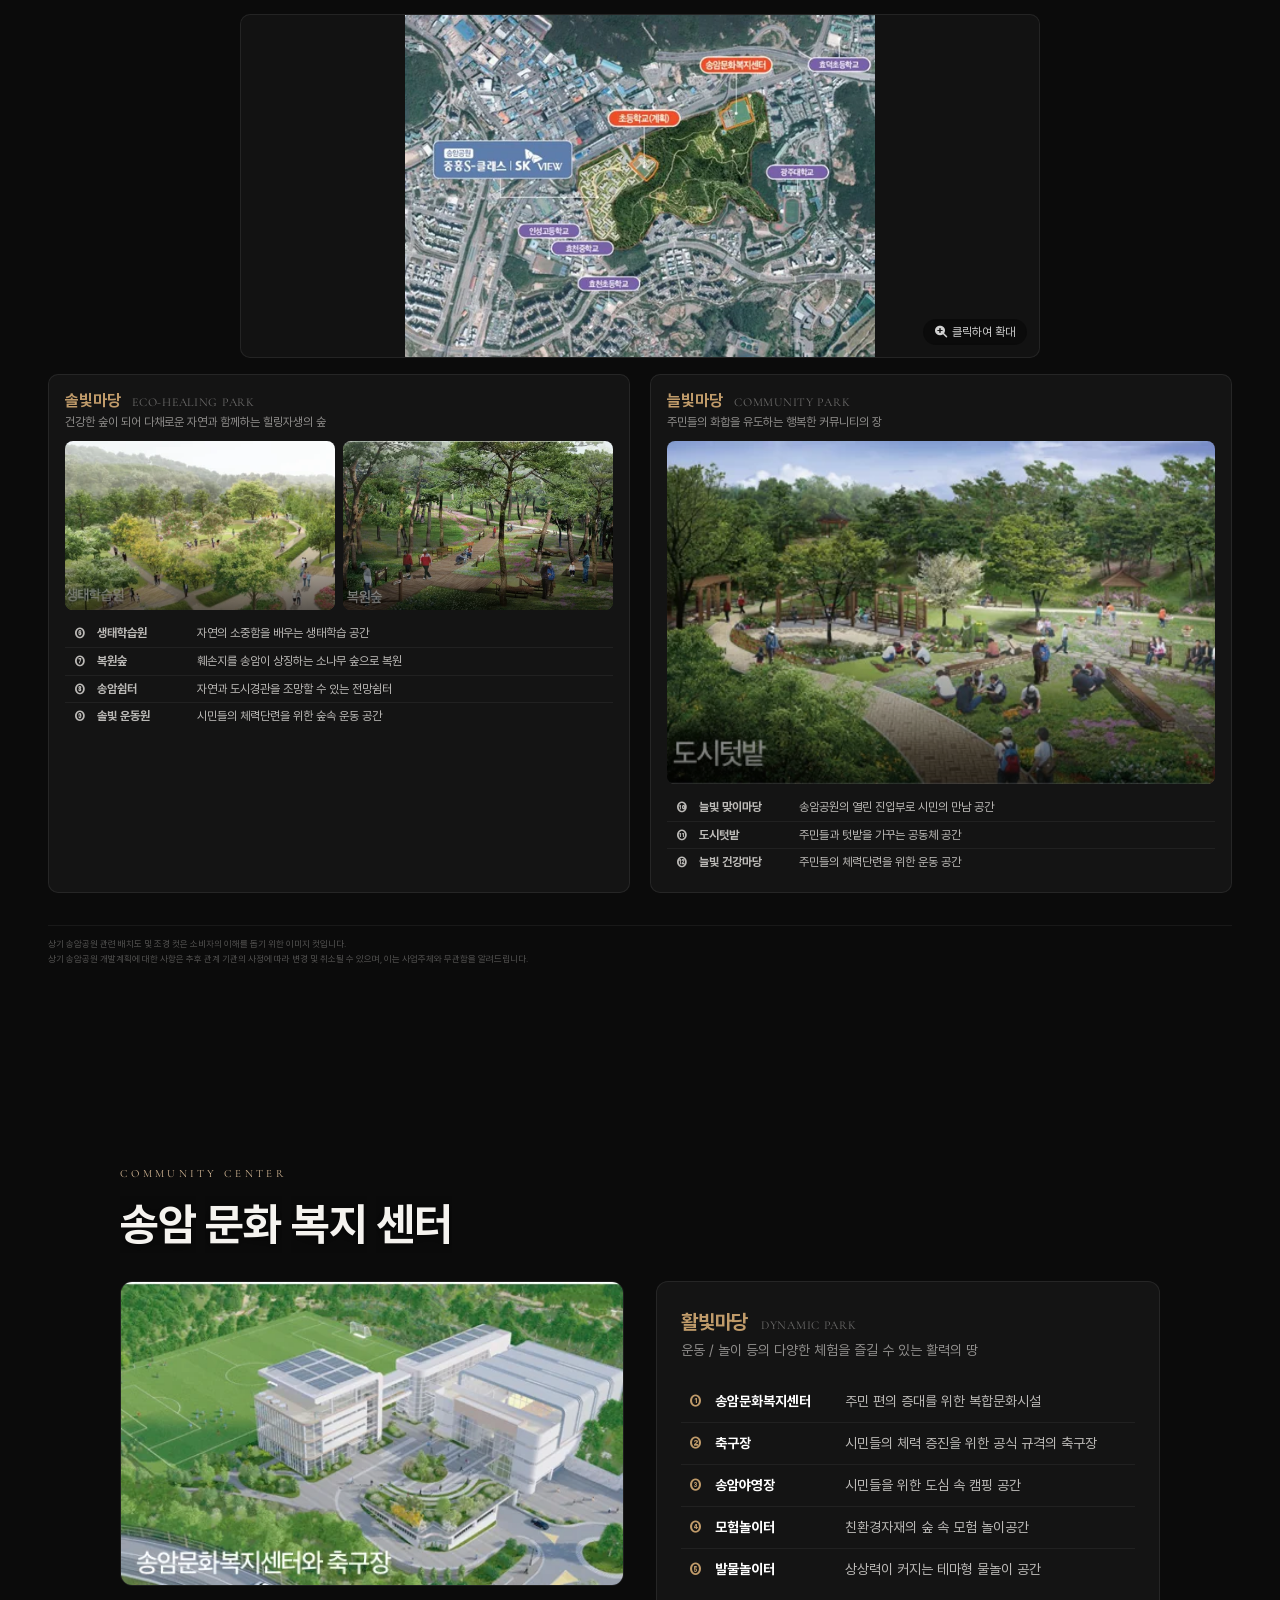
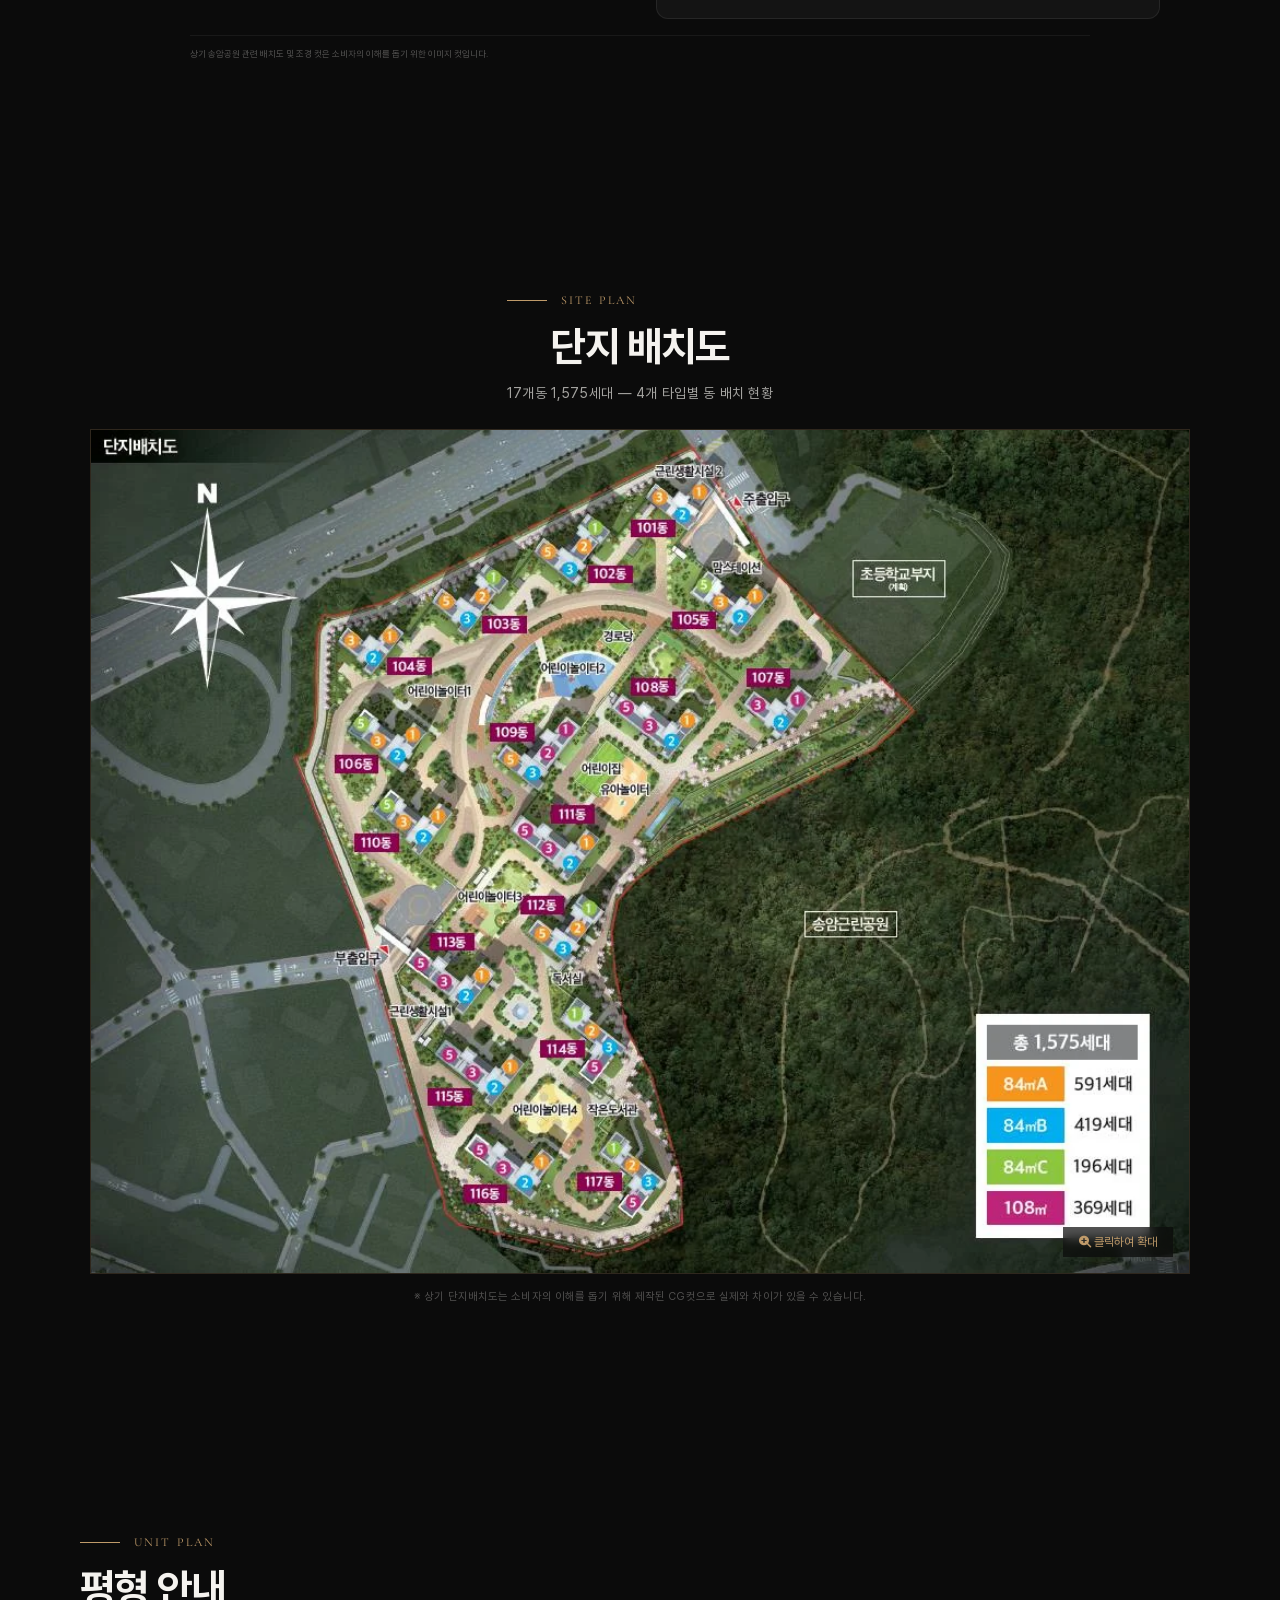
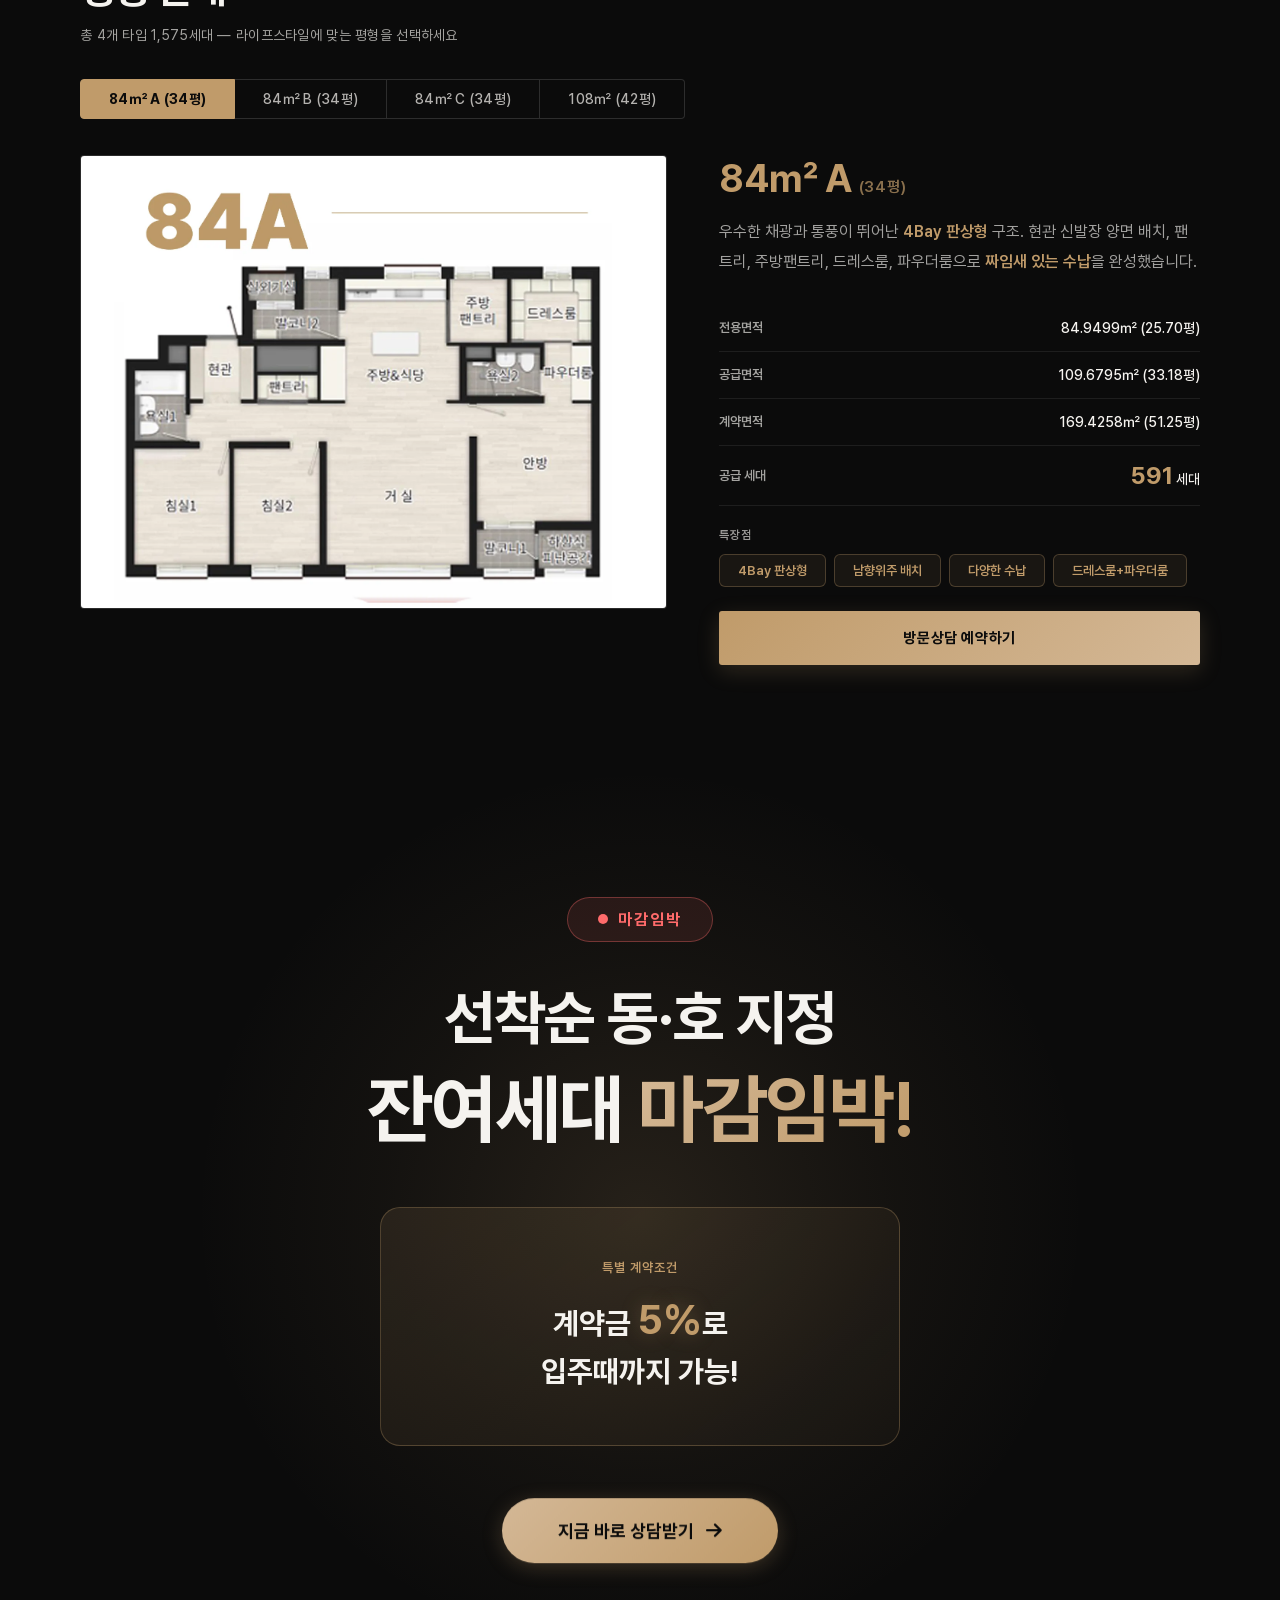
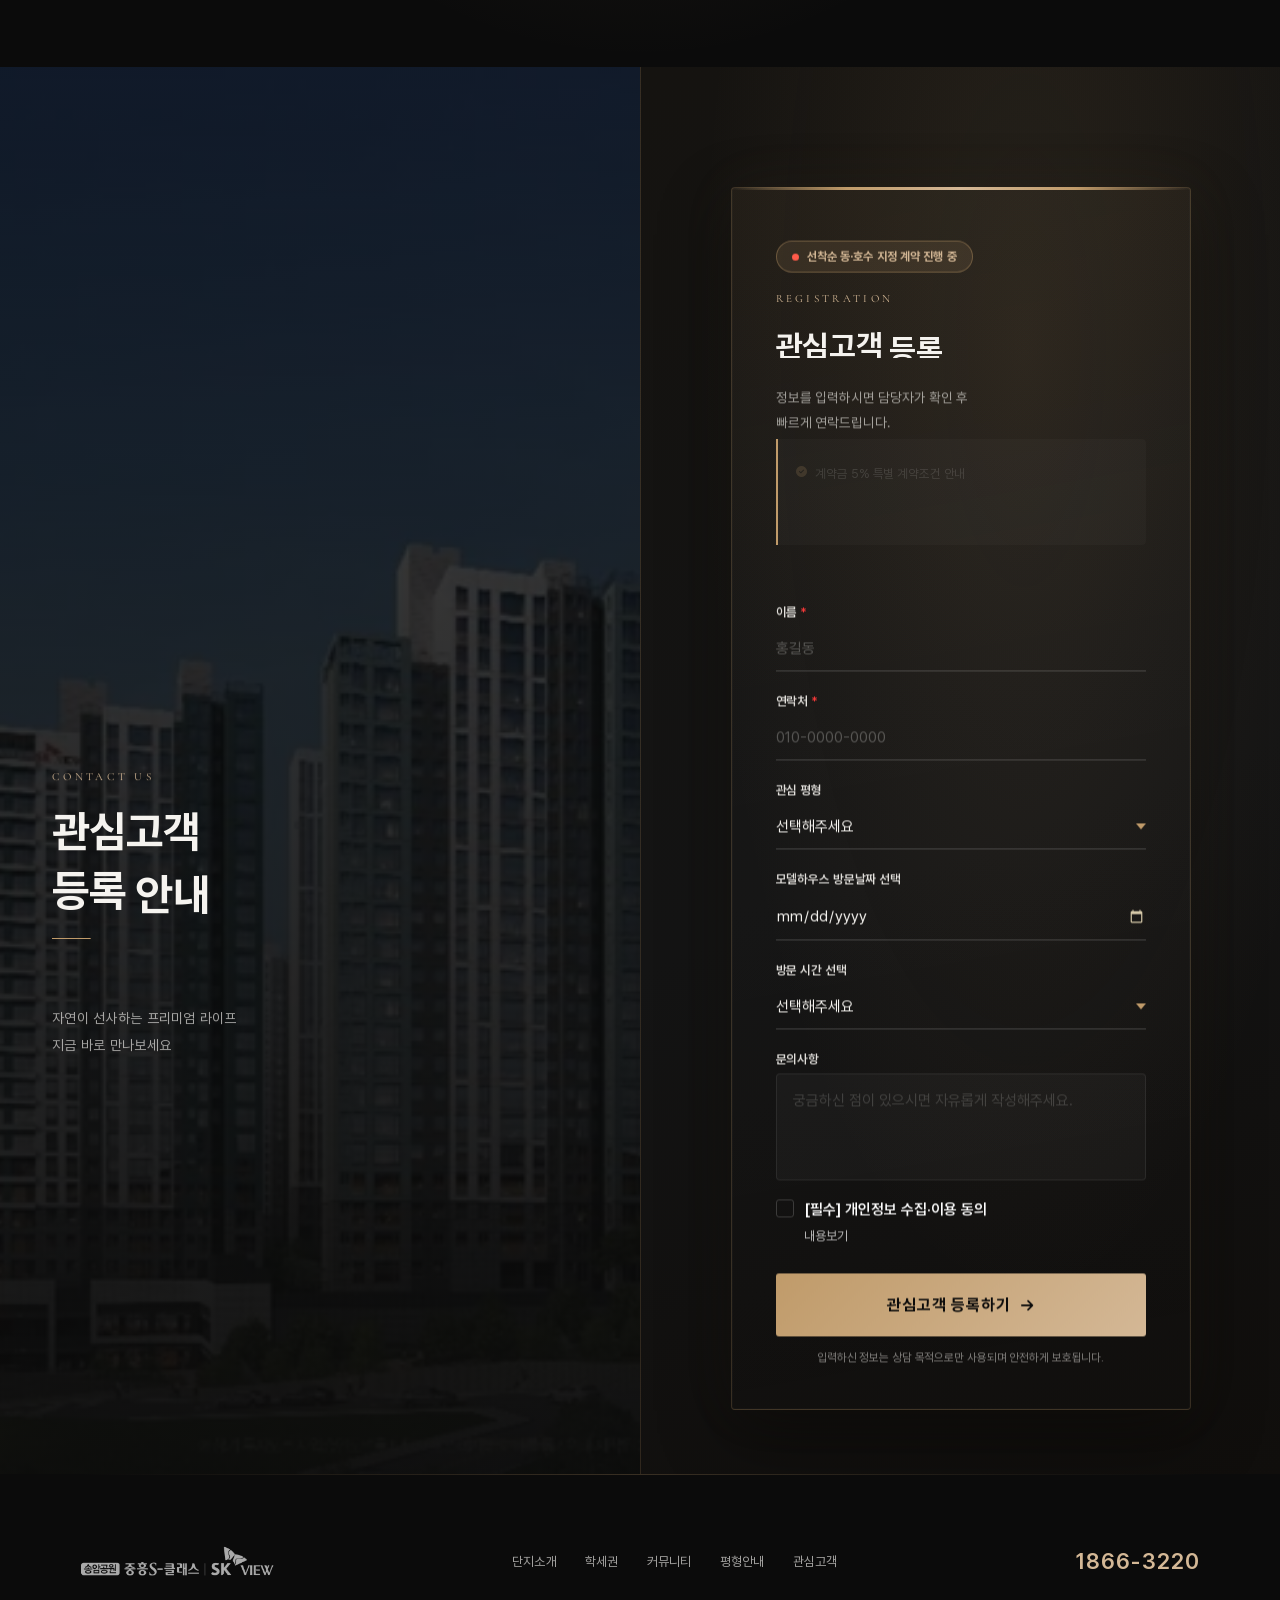
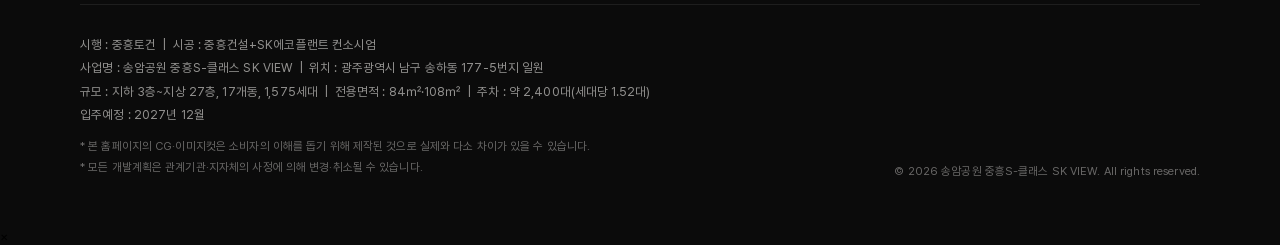
==== commit f153d221: "Update contact number for 분양 문의" ====
--- a/index.html
+++ b/index.html
@@ -725,7 +725,7 @@
                         </a>
                         <a href="tel:186632220" class="s5-card">
                             <i class="fa-solid fa-phone-volume"></i>
-                            <div><small>분양 문의</small><b>1800-7076</b></div>
+                            <div><small>분양 문의</small><b>1866-3220</b></div>
                         </a>
                         <div class="s5-card">
                             <i class="fa-solid fa-location-dot"></i>
@@ -755,7 +755,7 @@
                         <div class="s5-closing-info">
                             <div class="s5-ci-row">
                                 <i class="fa-solid fa-phone"></i>
-                                <span>분양 문의 <b>1800-7076</b></span>
+                                <span>분양 문의 <b>1866-3220</b></span>
                             </div>
                             <div class="s5-ci-row">
                                 <i class="fa-solid fa-file-signature"></i>
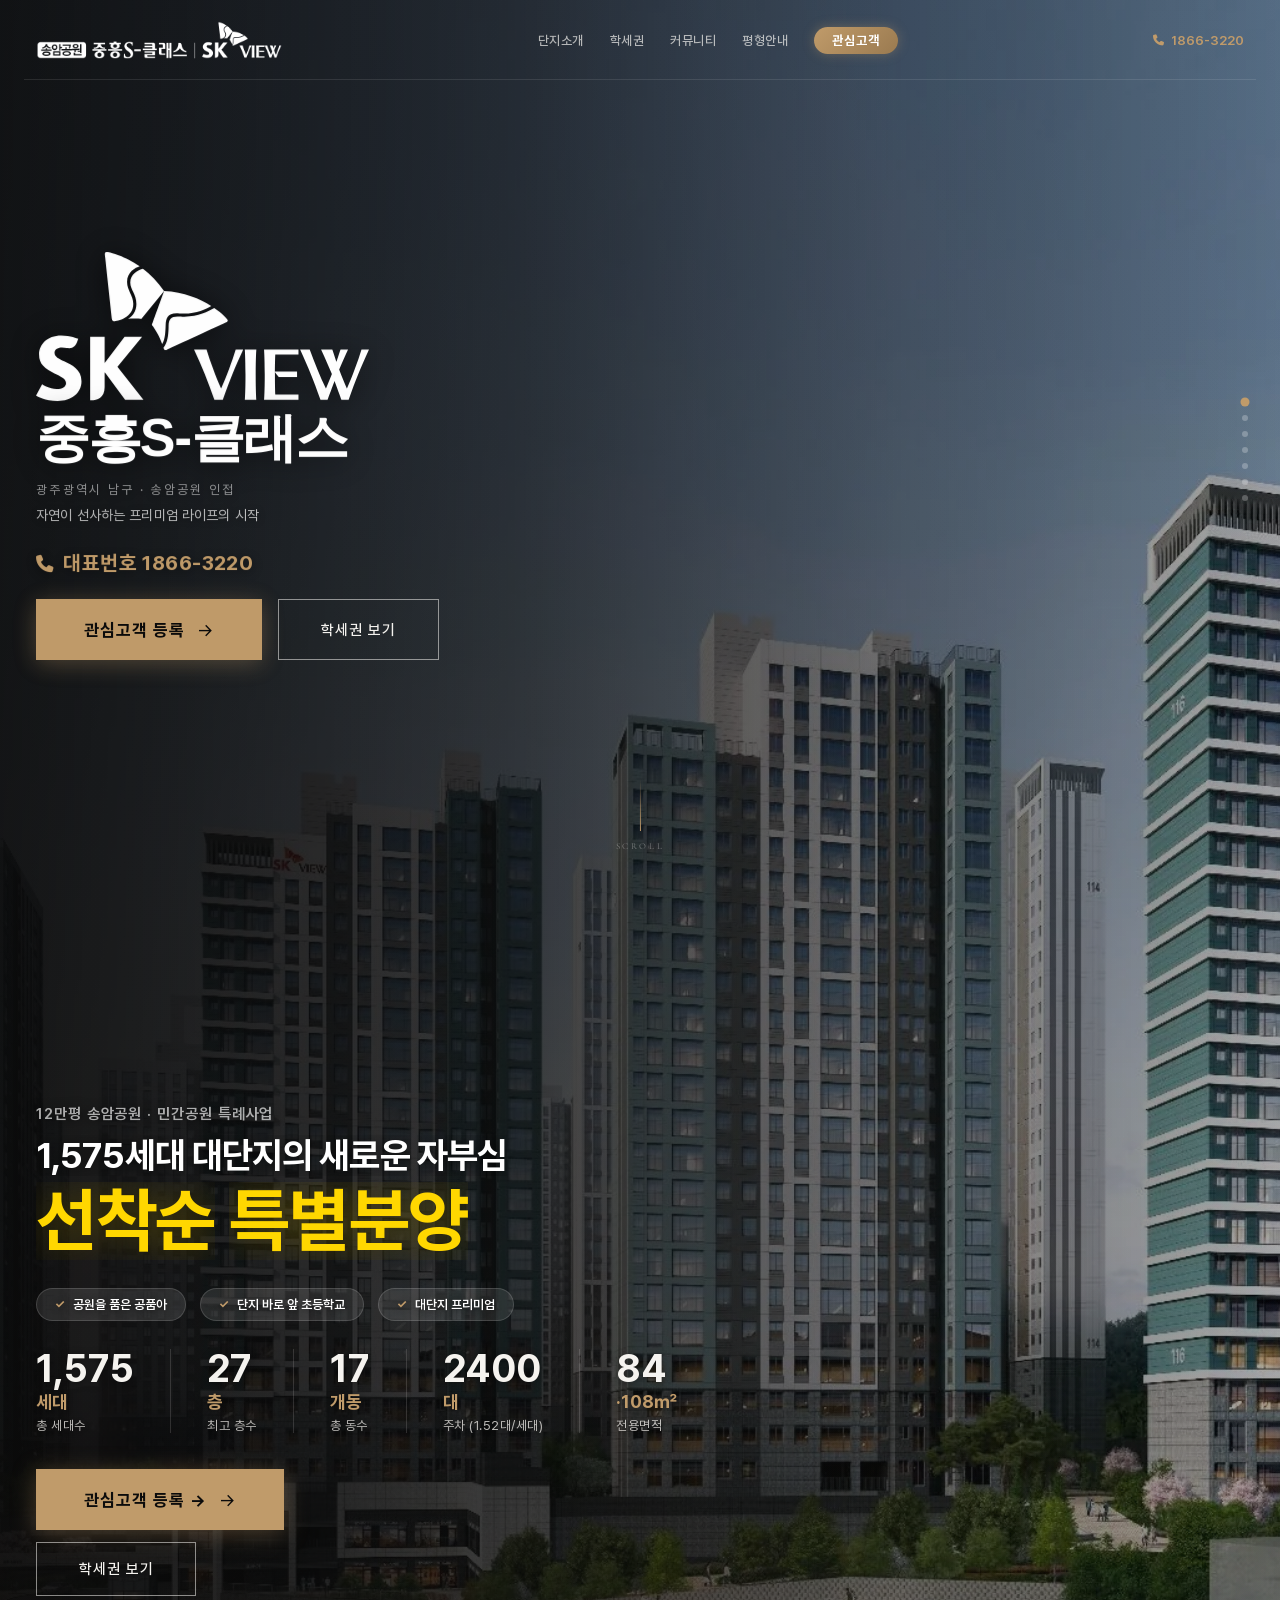
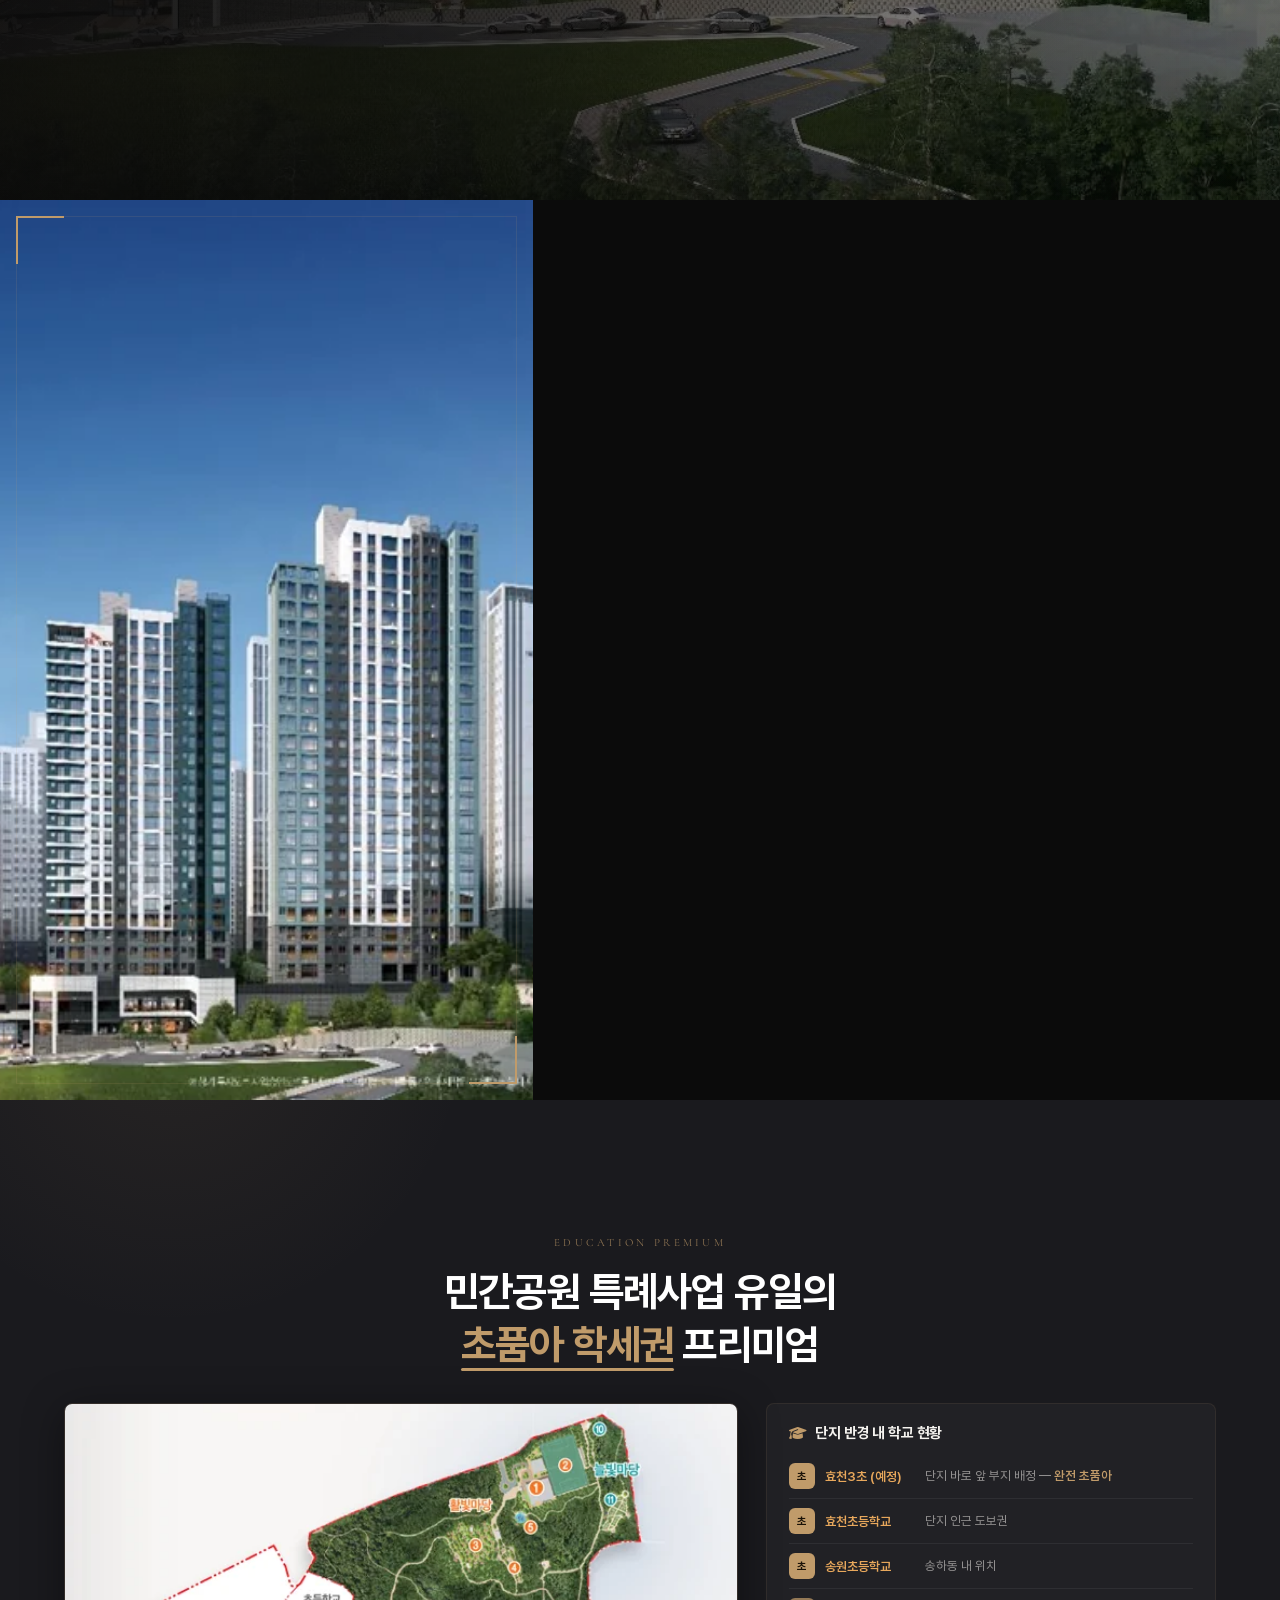
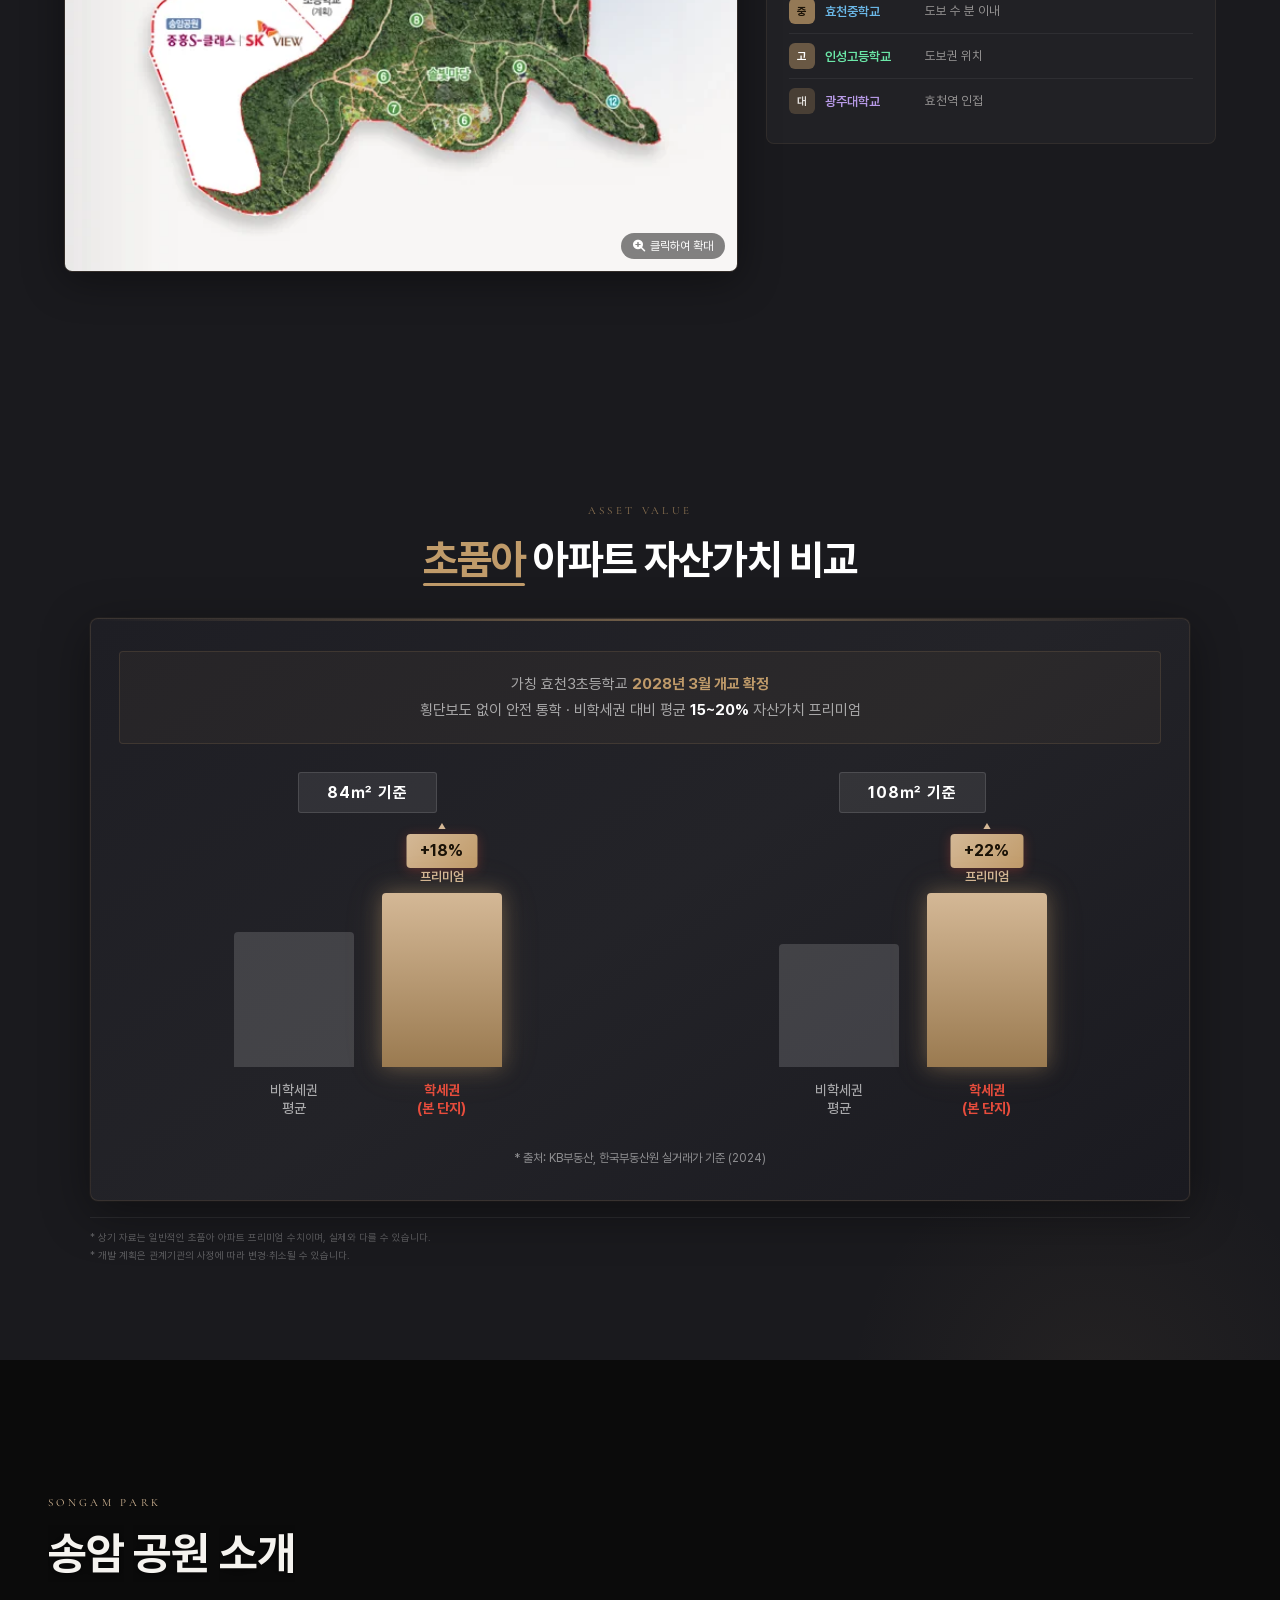
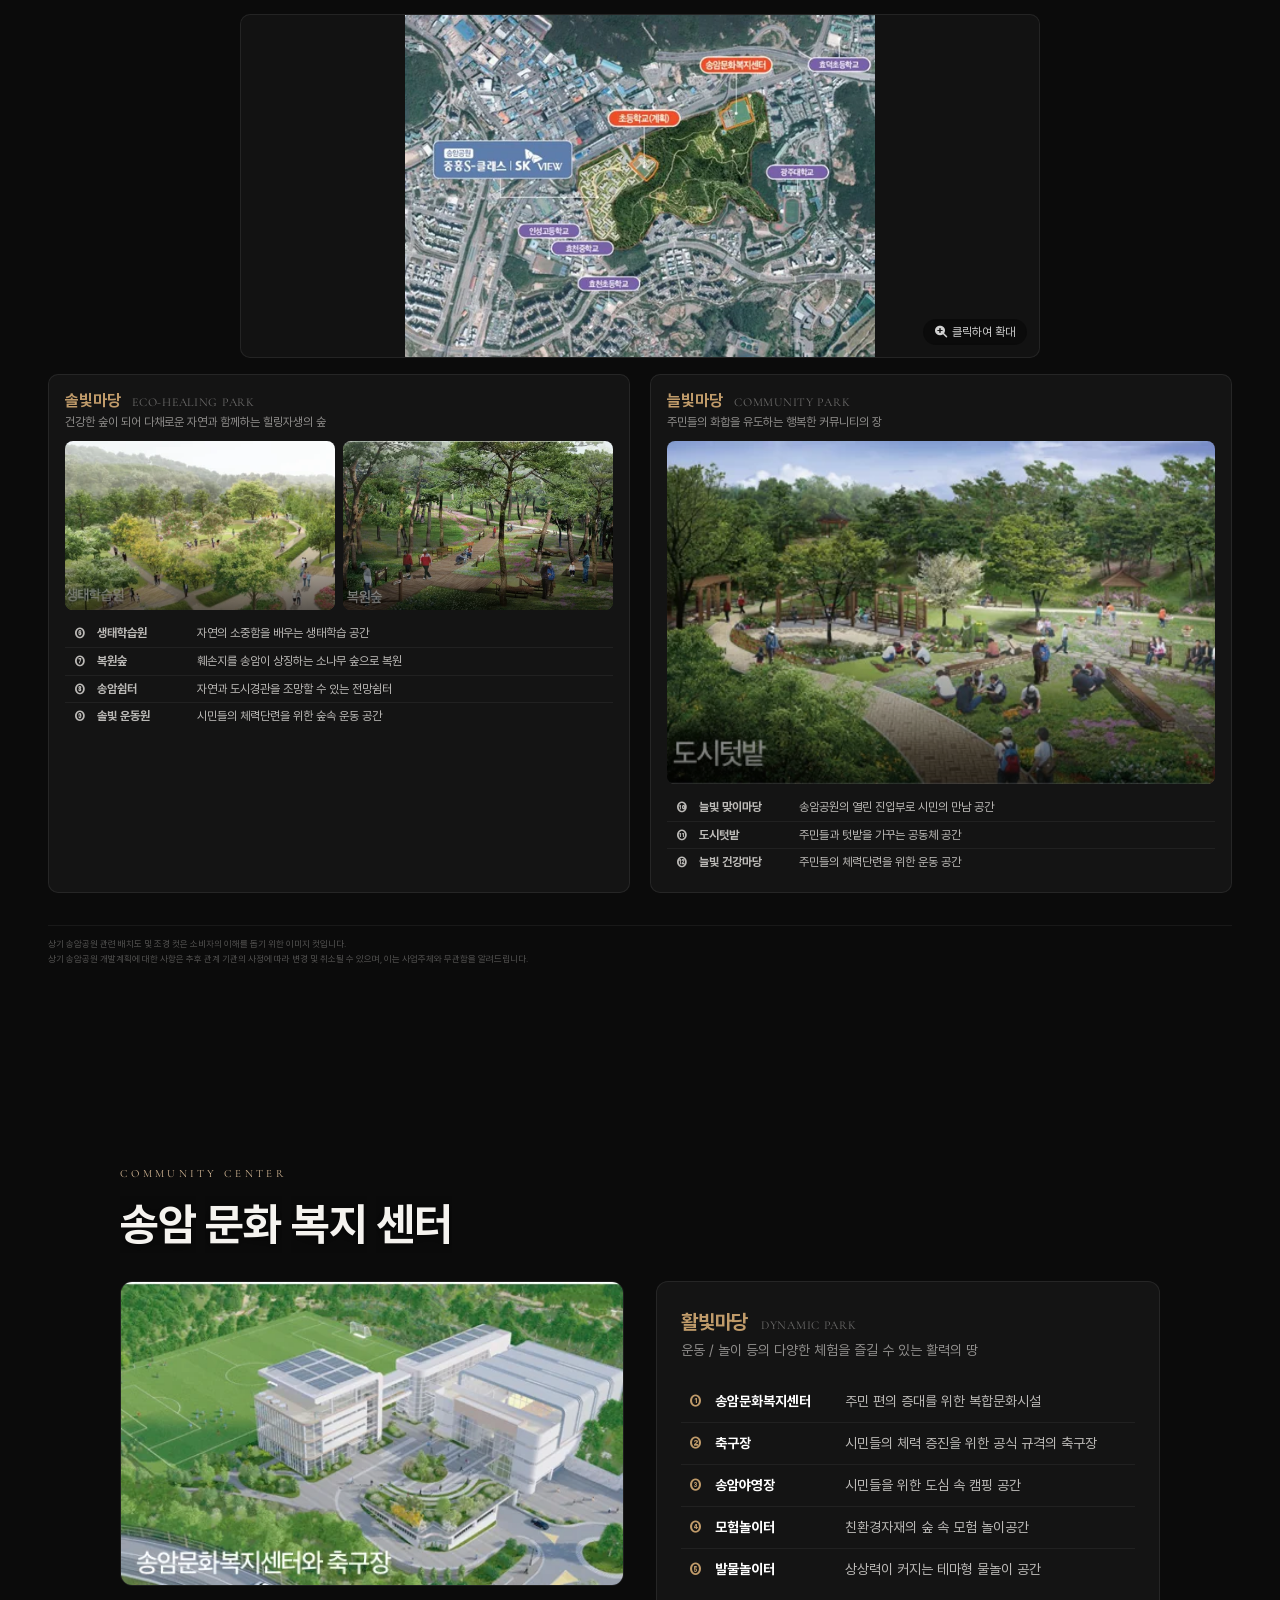
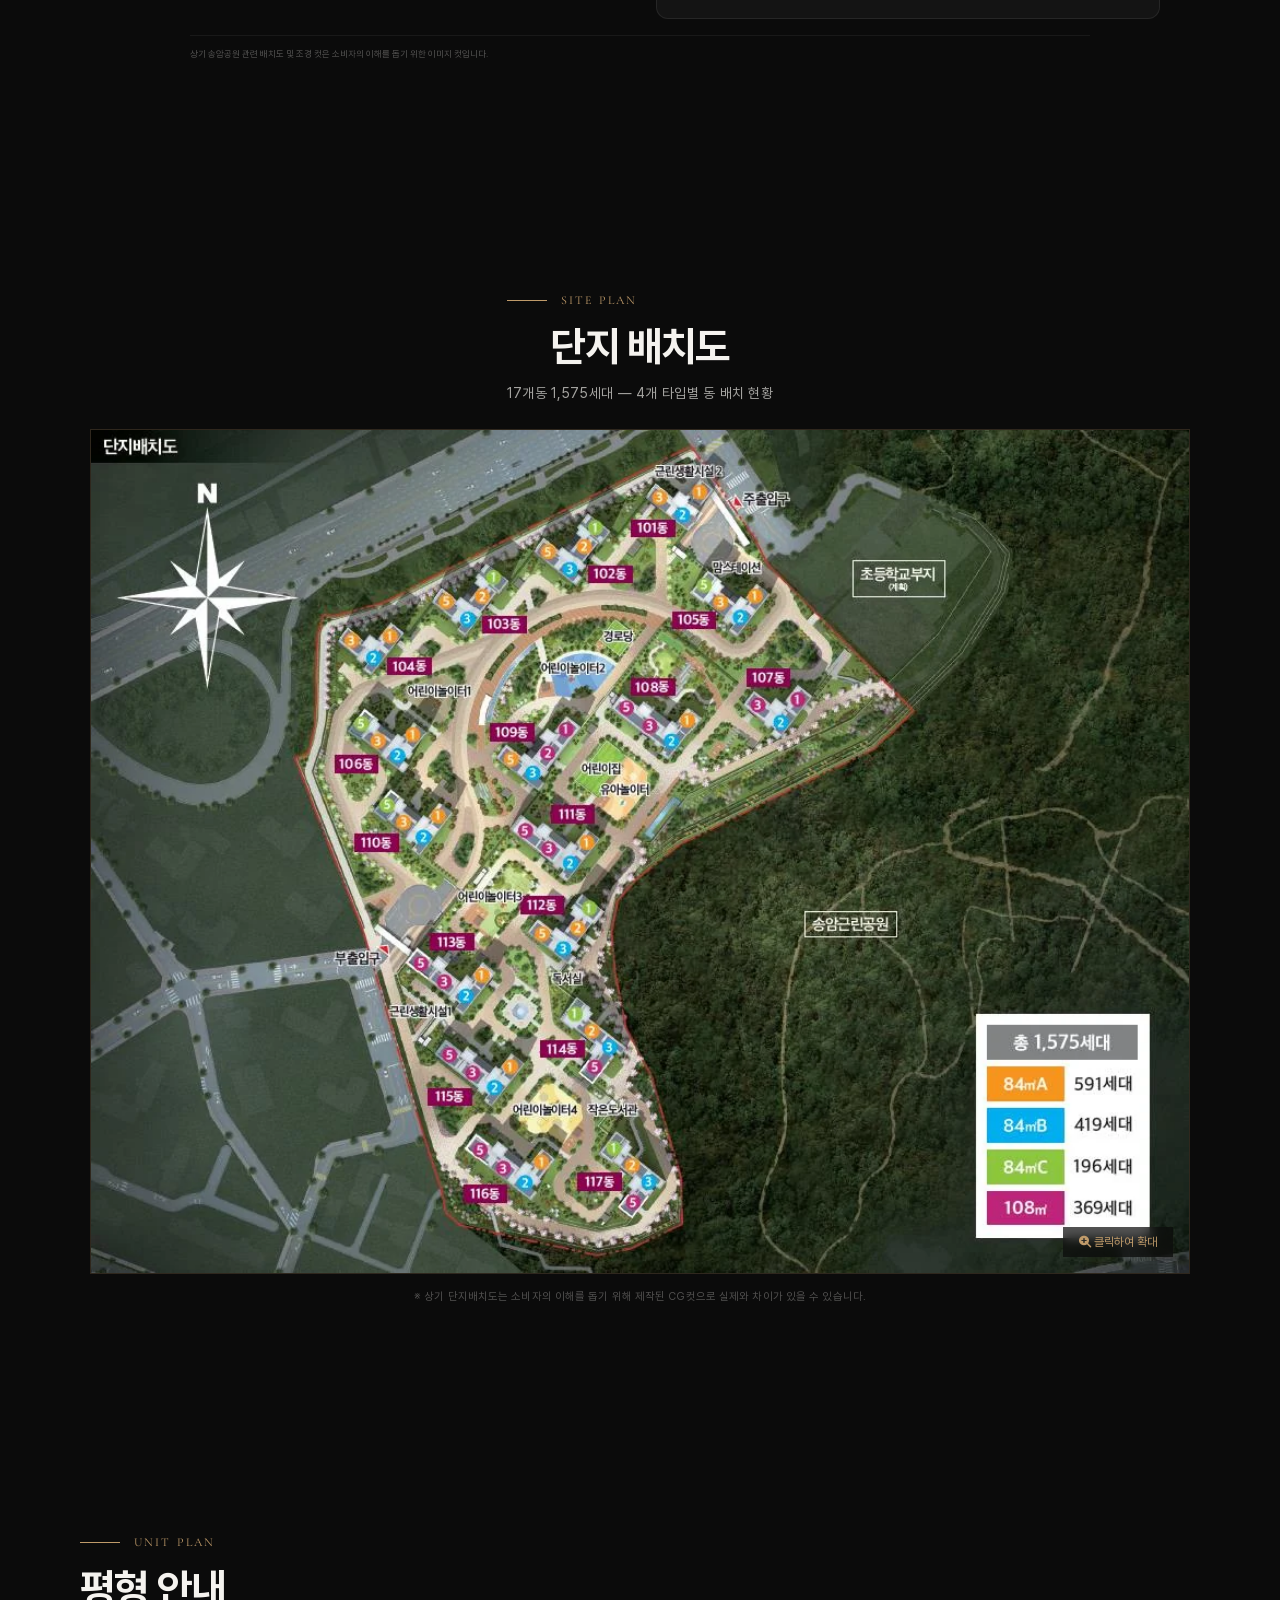
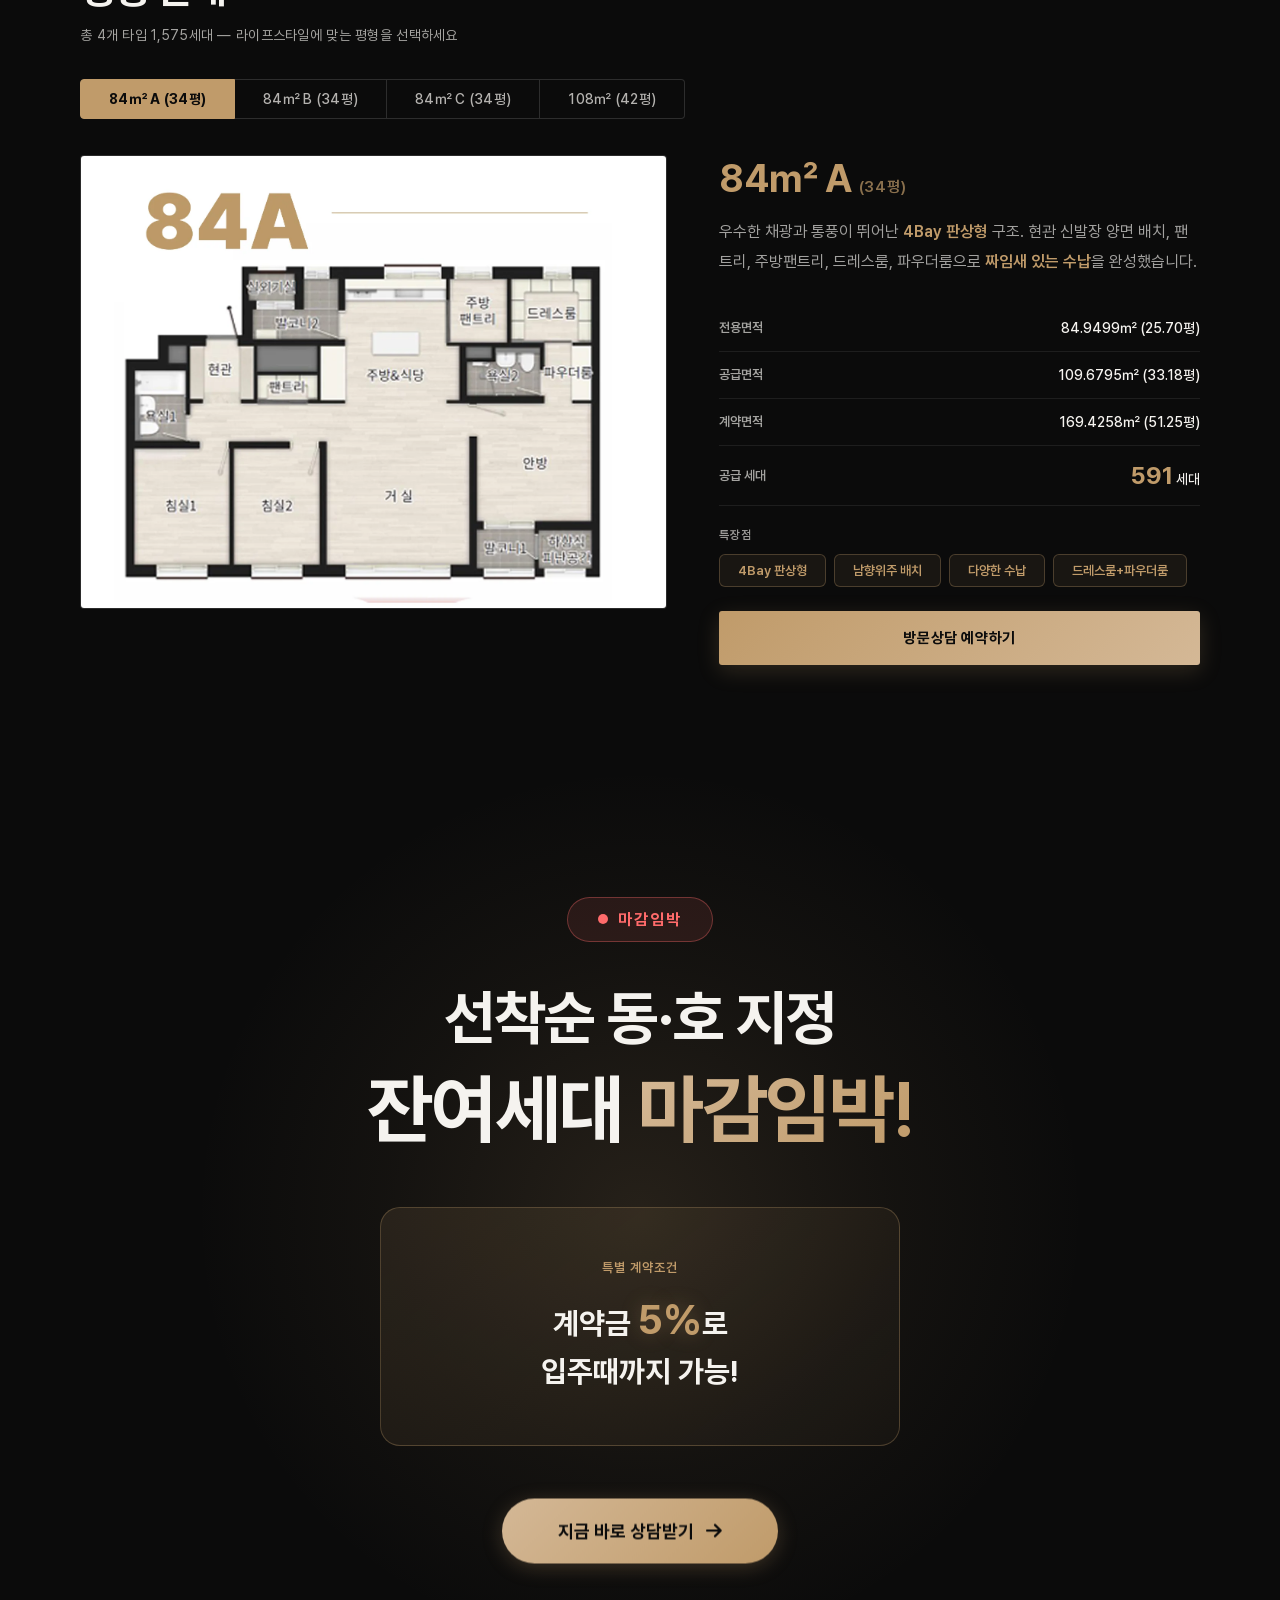
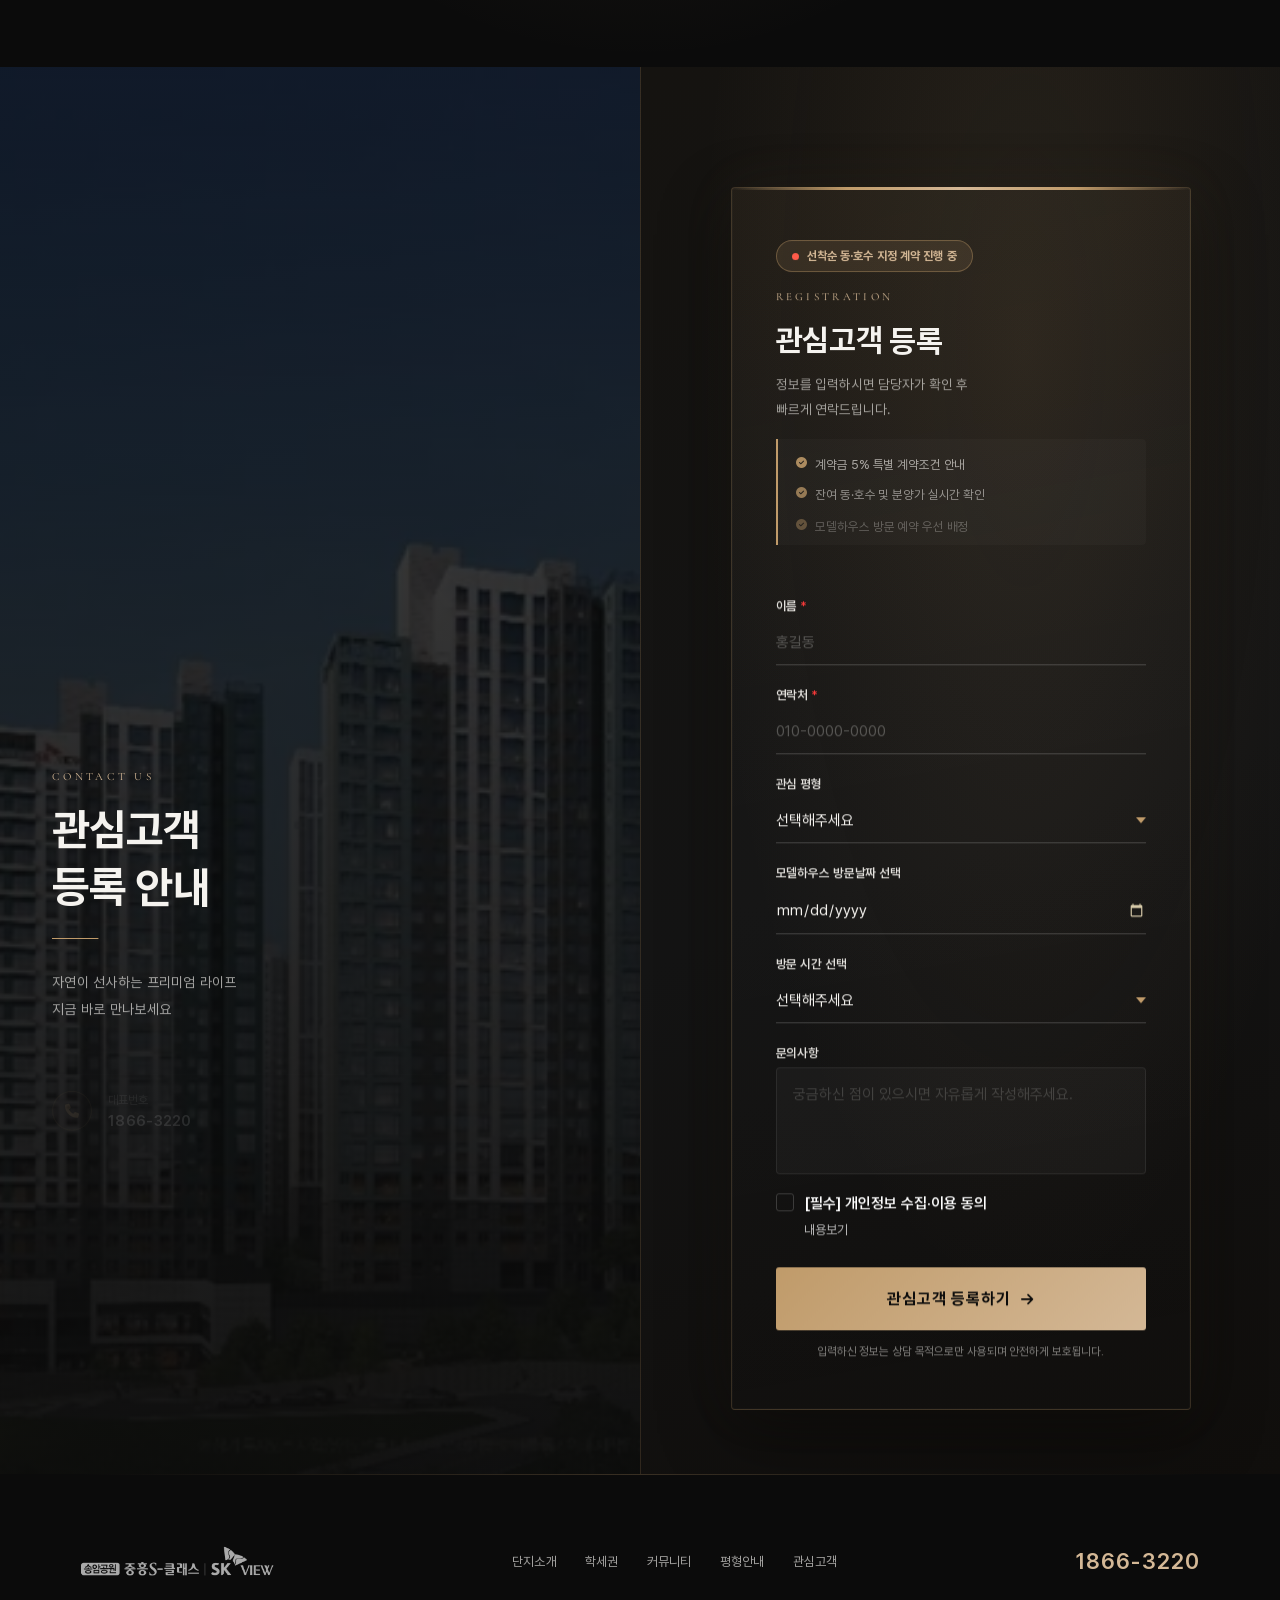
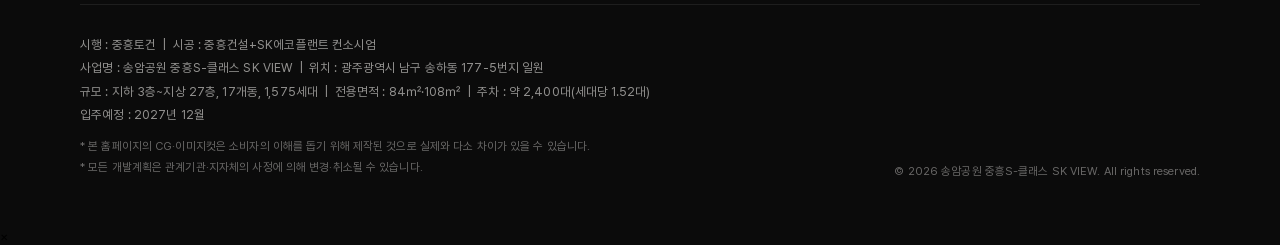
==== commit b6ebe582: "Update phone number references in index.html" ====
--- a/index.html
+++ b/index.html
@@ -53,7 +53,7 @@
             <a data-go="7" role="button" tabindex="0" class="gnb-cta">관심고객</a>
         </nav>
         <div class="hd-right">
-            <a href="tel:18663220" class="hd-tel"><i class="fa-solid fa-phone"></i><span>1866-3220</span></a>
+            <a href="tel:01023970365" class="hd-tel"><i class="fa-solid fa-phone"></i><span>1866-3220</span></a>
             <button class="ham" id="ham" aria-label="메뉴 열기" aria-expanded="false"><span></span><span></span><span></span></button>
         </div>
     </div>
@@ -82,7 +82,7 @@
         </ul>
         <div class="mmenu-foot">
             <p>Contact</p>
-            <a href="tel:18663220">1866-3220</a>
+            <a href="tel:01023970365">1866-3220</a>
             <small>광주광역시 남구 송암동 일원</small>
         </div>
     </div>
@@ -116,7 +116,7 @@
                     <p class="s0-sub" data-fx="fade-up" data-delay="0.8" data-pre="0.25" data-main="0.85" data-cid="hero-sub">
                         자연이 선사하는 프리미엄 라이프의 시작
                     </p>
-                    <a class="hero-tel" href="tel:18663220" data-fx="fade-up" data-delay="1.5" data-pre="0.2" data-main="0.8">
+                    <a class="hero-tel" href="tel:01023970365" data-fx="fade-up" data-delay="1.5" data-pre="0.2" data-main="0.8">
                         <i class="fa-solid fa-phone"></i> 대표번호 1866-3220
                     </a>
                     <div class="s0-btns" data-fx="stagger" data-delay="1.6" data-pre="0.2" data-stagger="0.18" data-kid-y="24" data-main="0.8">
@@ -574,7 +574,7 @@
                                     </div>
                                 </div>
                                 <div class="sfp-cta-wrap">
-                                    <a class="sfp-cta" href="tel:18663220">방문상담 예약하기</a>
+                                    <a class="sfp-cta" href="tel:01023970365">방문상담 예약하기</a>
                                 </div>
                             </div>
                         </div>
@@ -600,7 +600,7 @@
                                     </div>
                                 </div>
                                 <div class="sfp-cta-wrap">
-                                    <a class="sfp-cta" href="tel:18663220">방문상담 예약하기</a>
+                                    <a class="sfp-cta" href="tel:01023970365">방문상담 예약하기</a>
                                 </div>
                             </div>
                         </div>
@@ -626,7 +626,7 @@
                                     </div>
                                 </div>
                                 <div class="sfp-cta-wrap">
-                                    <a class="sfp-cta" href="tel:18663220">방문상담 예약하기</a>
+                                    <a class="sfp-cta" href="tel:01023970365">방문상담 예약하기</a>
                                 </div>
                             </div>
                         </div>
@@ -652,7 +652,7 @@
                                     </div>
                                 </div>
                                 <div class="sfp-cta-wrap">
-                                    <a class="sfp-cta" href="tel:18663220">방문상담 예약하기</a>
+                                    <a class="sfp-cta" href="tel:01023970365">방문상담 예약하기</a>
                                 </div>
                             </div>
                         </div>
@@ -695,7 +695,7 @@
 
             <!-- CTA -->
             <div class="shook-cta-wrap" data-fx="fade-up" data-delay="0.7" data-pre="0.2" data-main="0.8">
-                <a href="tel:18663220" class="shook-cta">지금 바로 상담받기 <i class="fa-solid fa-arrow-right"></i></a>
+                <a href="tel:01023970365" class="shook-cta">지금 바로 상담받기 <i class="fa-solid fa-arrow-right"></i></a>
             </div>
         </div>
     </section>
@@ -719,7 +719,7 @@
                         자연이 선사하는 프리미엄 라이프<br>지금 바로 만나보세요
                     </p>
                     <div class="s5-cards" data-fx="stagger" data-delay="0.8" data-pre="0.2" data-stagger="0.12" data-kid-y="20" data-main="0.8">
-                        <a href="tel:18663220" class="s5-card">
+                        <a href="tel:01023970365" class="s5-card">
                             <i class="fa-solid fa-phone"></i>
                             <div><small>대표번호</small><b>1866-3220</b></div>
                         </a>
@@ -871,7 +871,7 @@
                     <a data-go="4">평형안내</a>
                     <a data-go="7">관심고객</a>
                 </nav>
-                <a href="tel:18663220" class="ft-tel">1866-3220</a>
+                <a href="tel:01023970365" class="ft-tel">1866-3220</a>
             </div>
             <hr class="ft-hr">
             <div class="ft-bot">
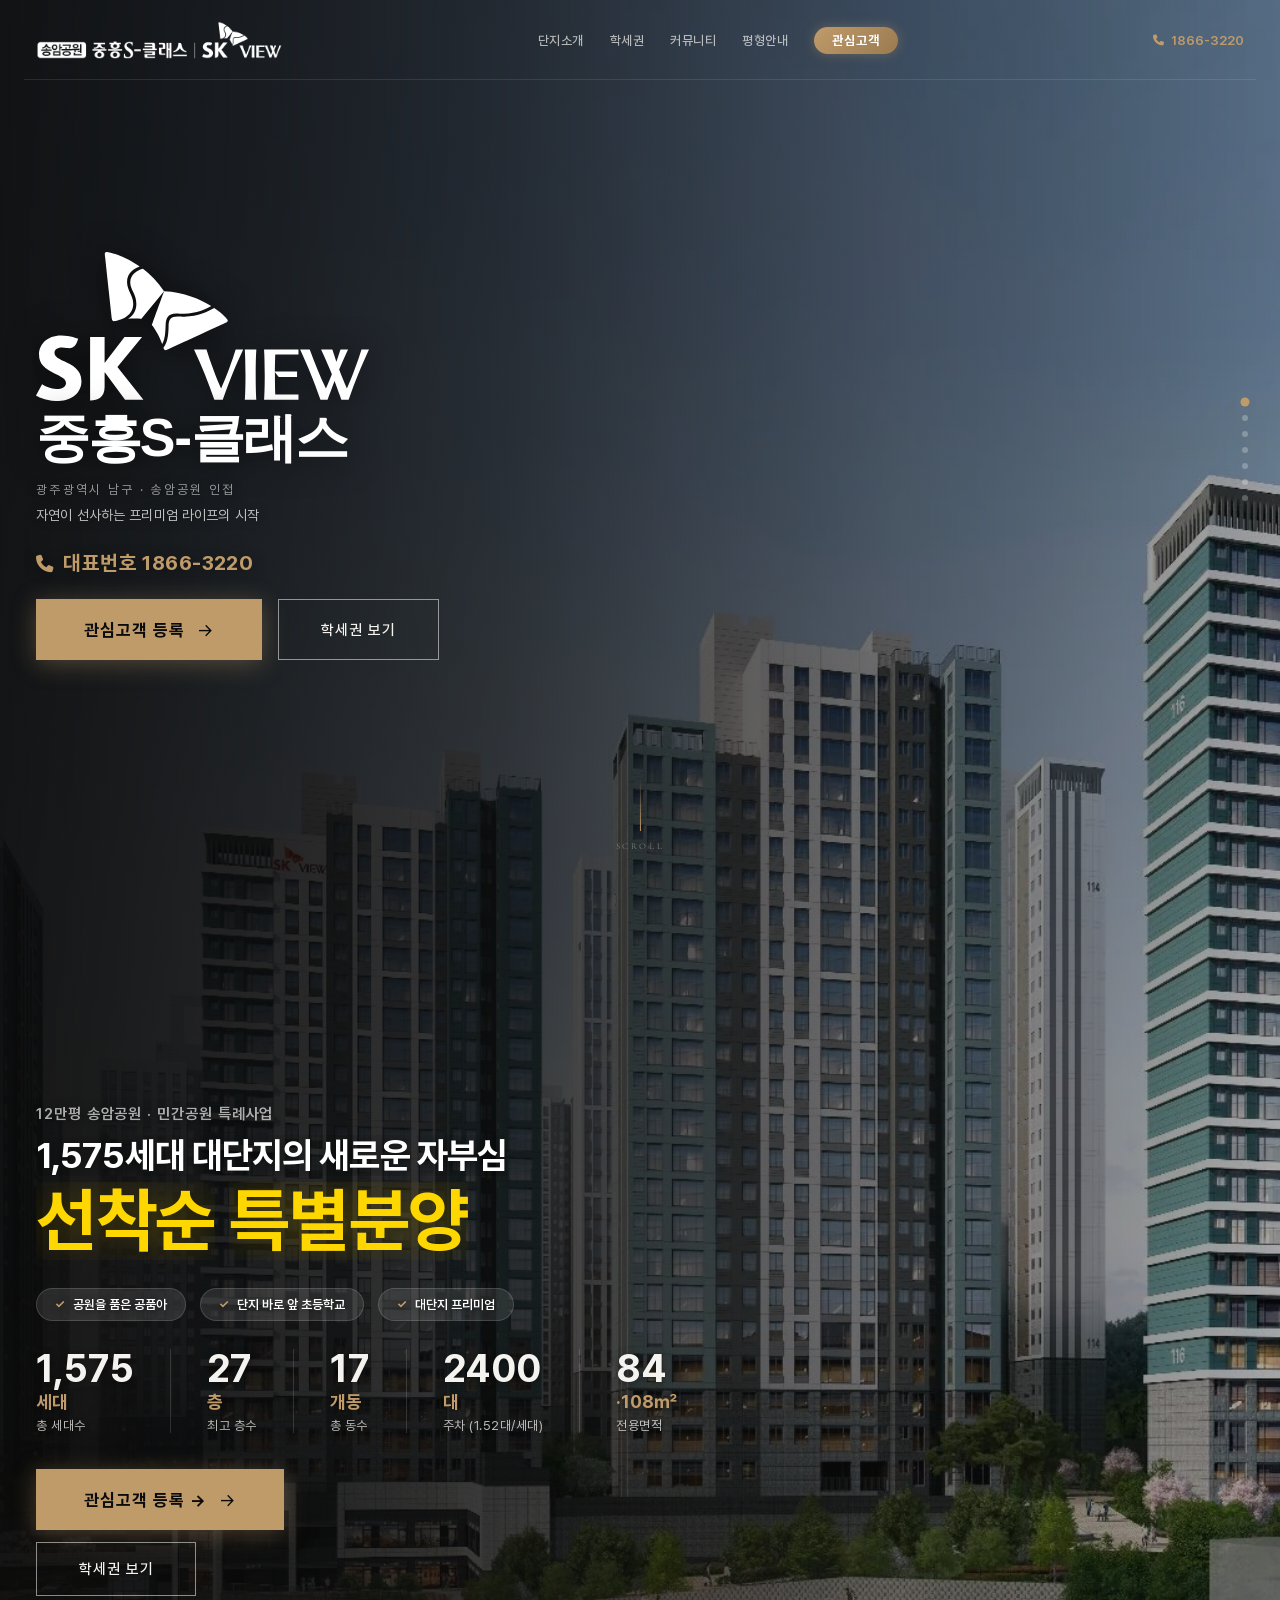
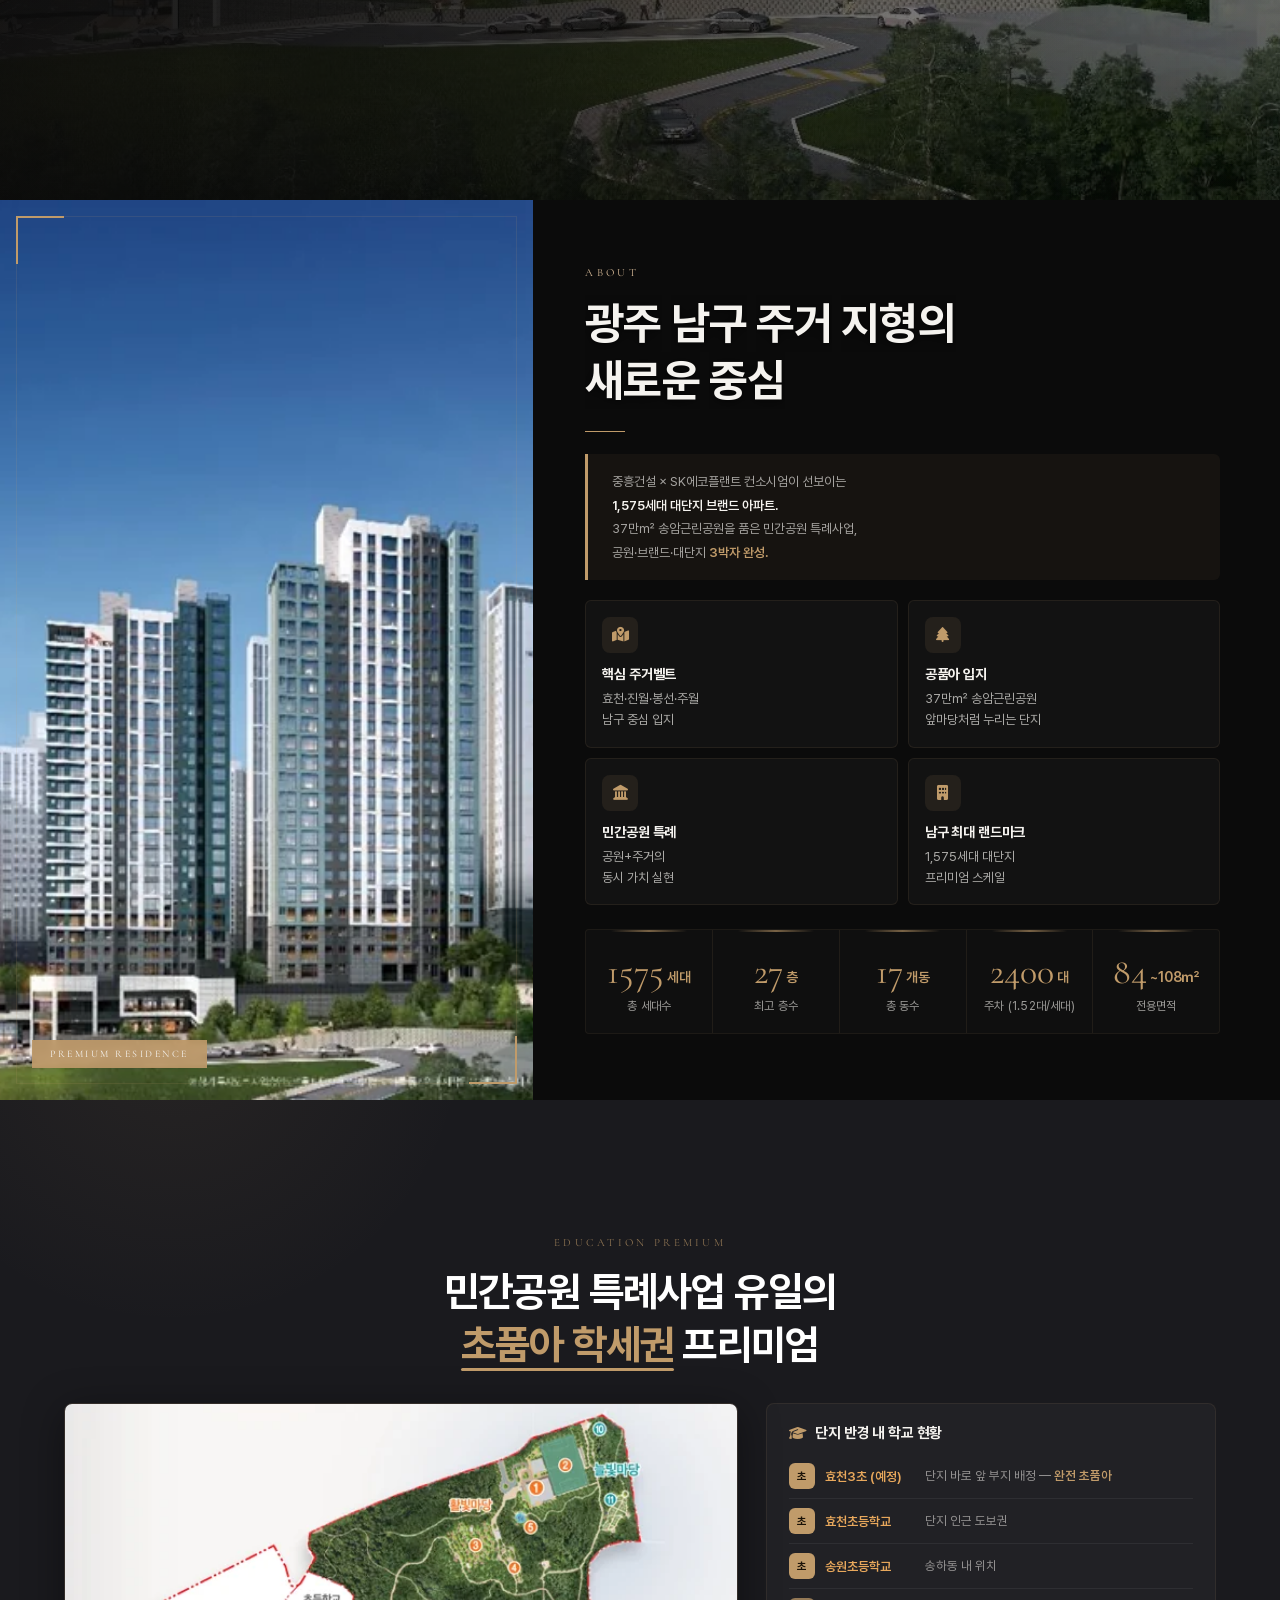
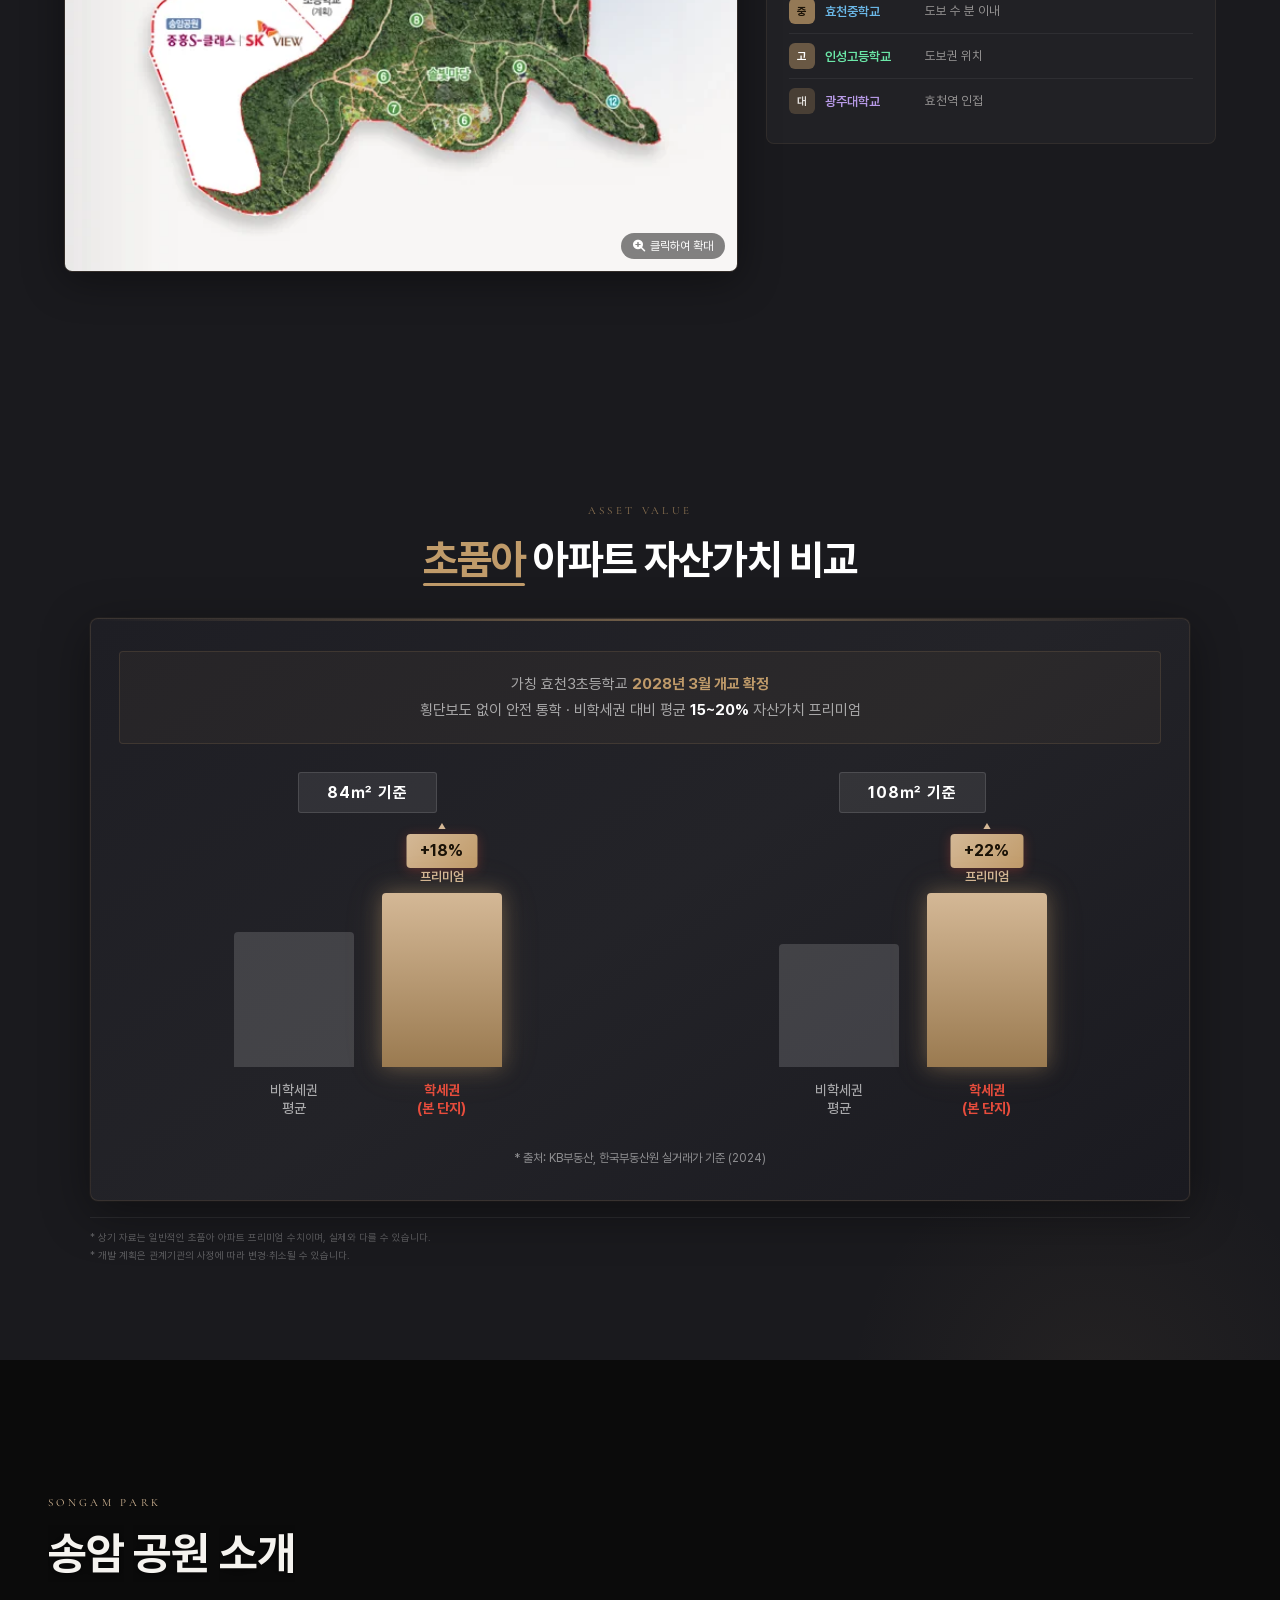
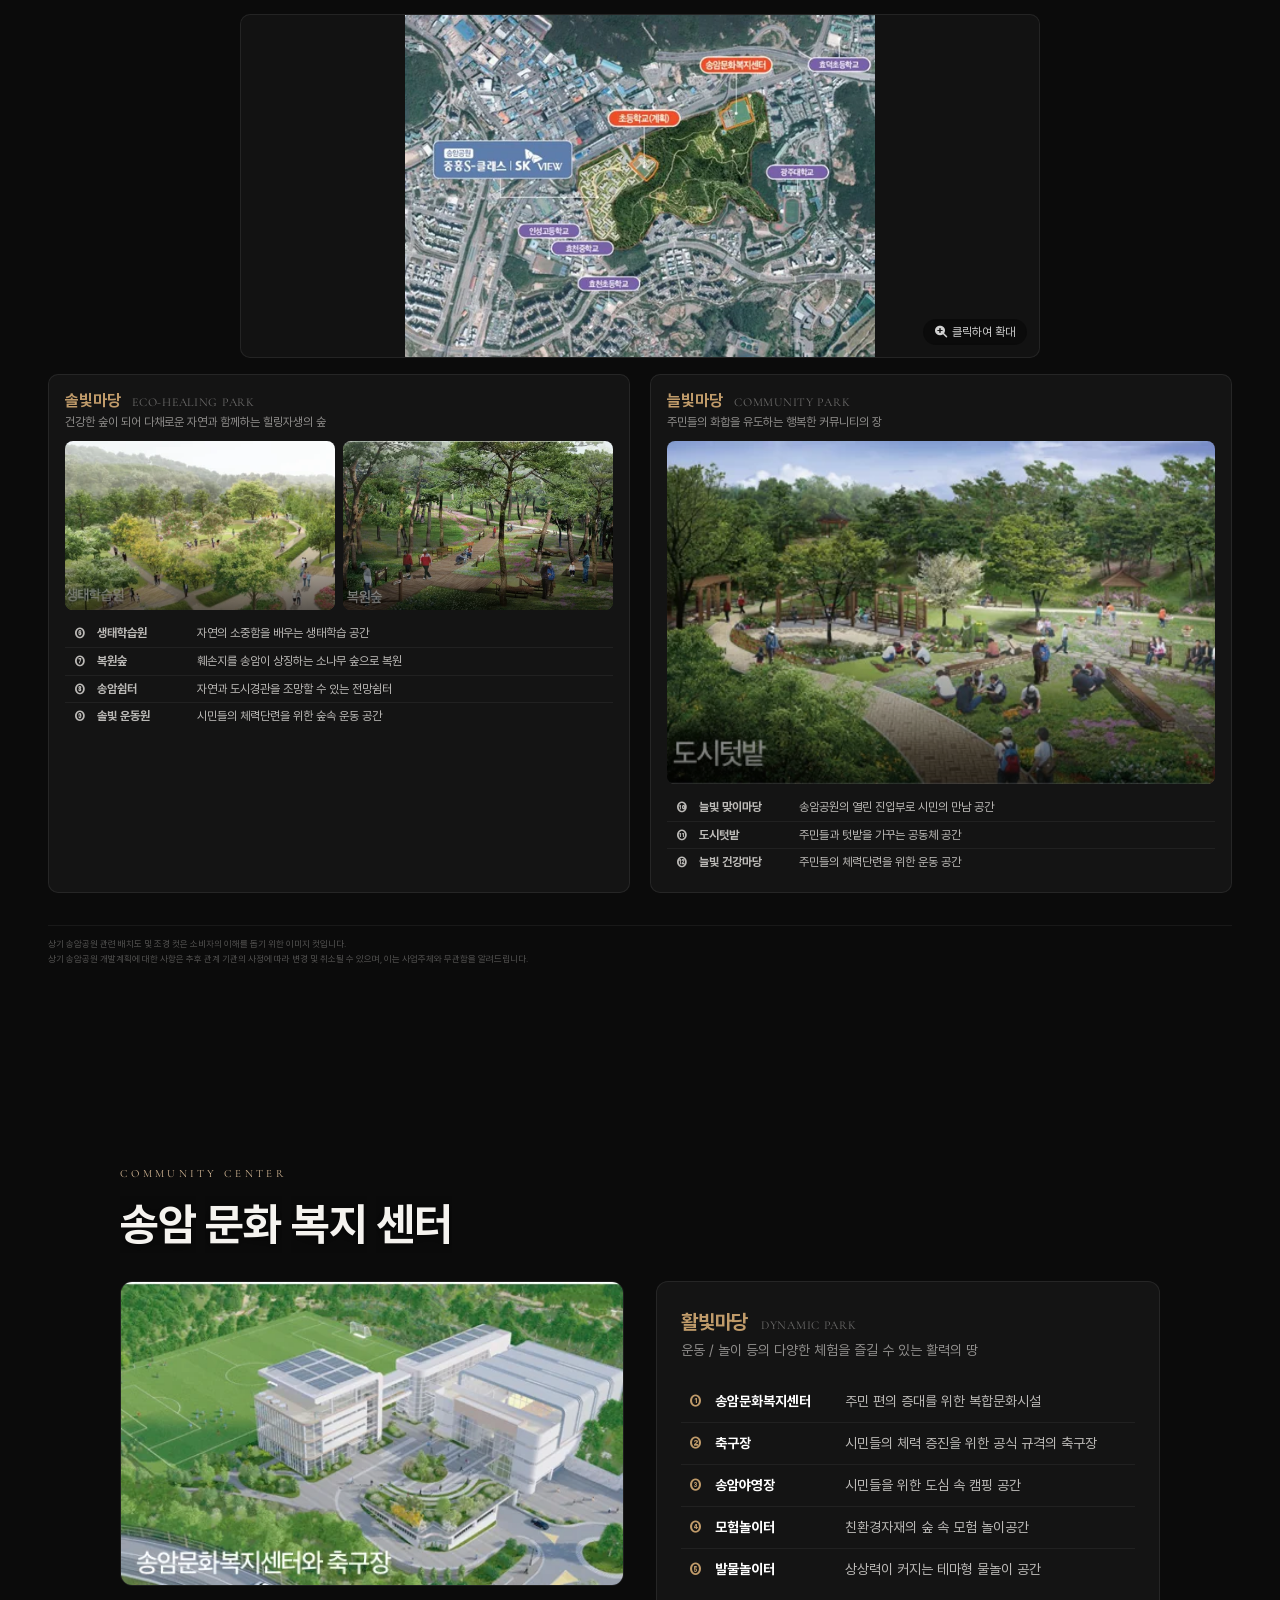
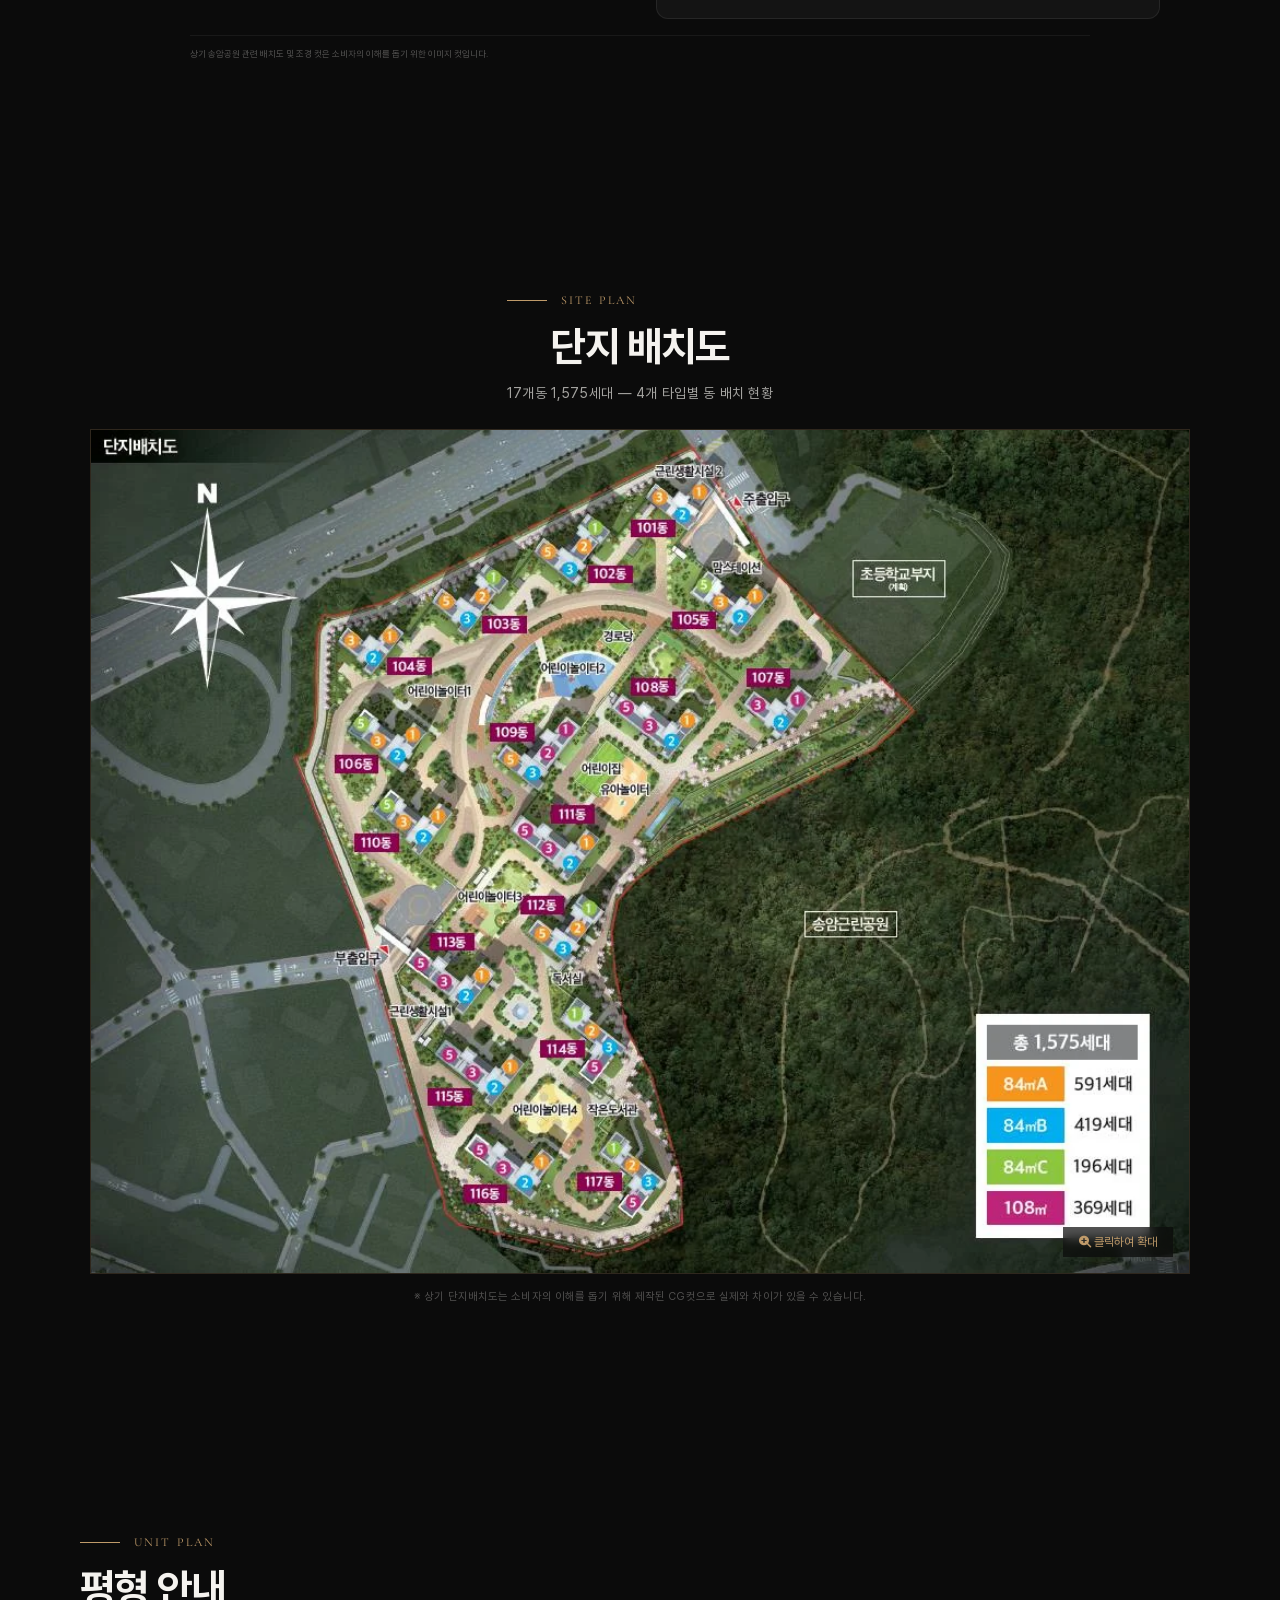
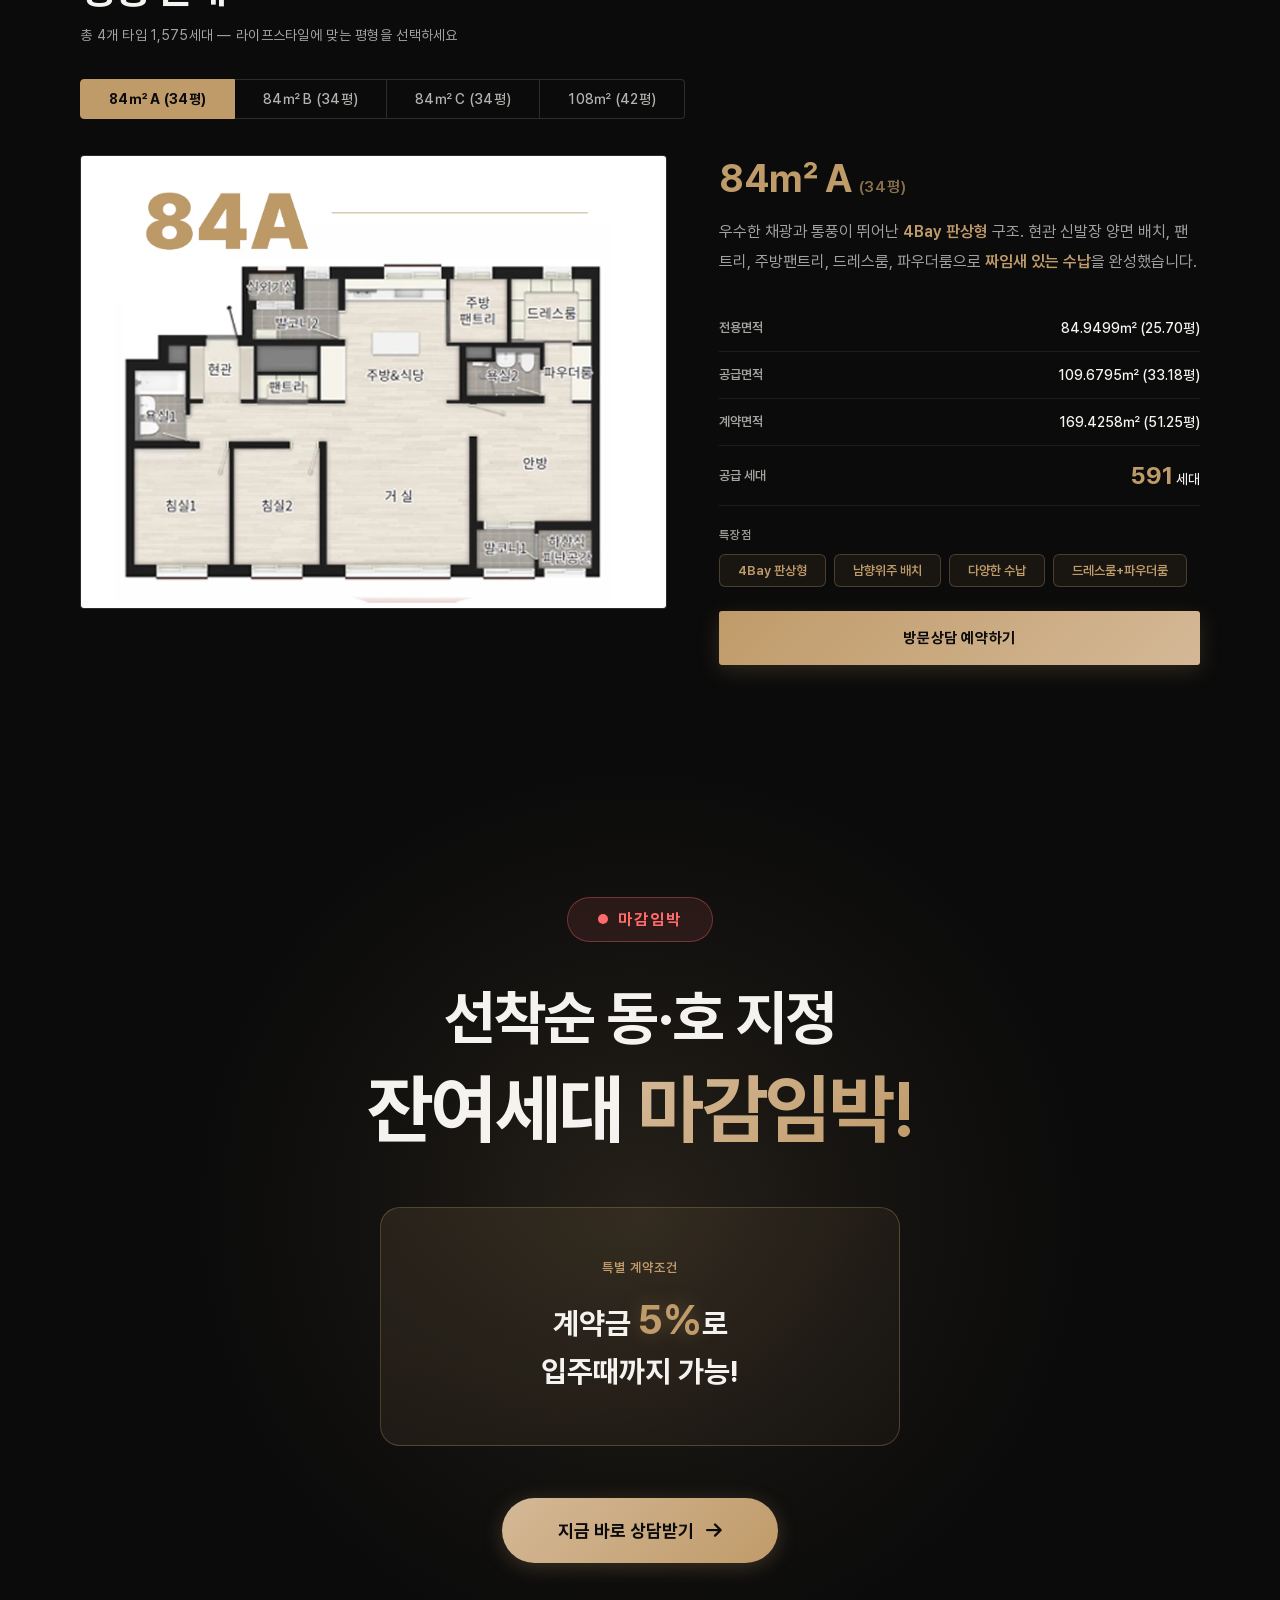
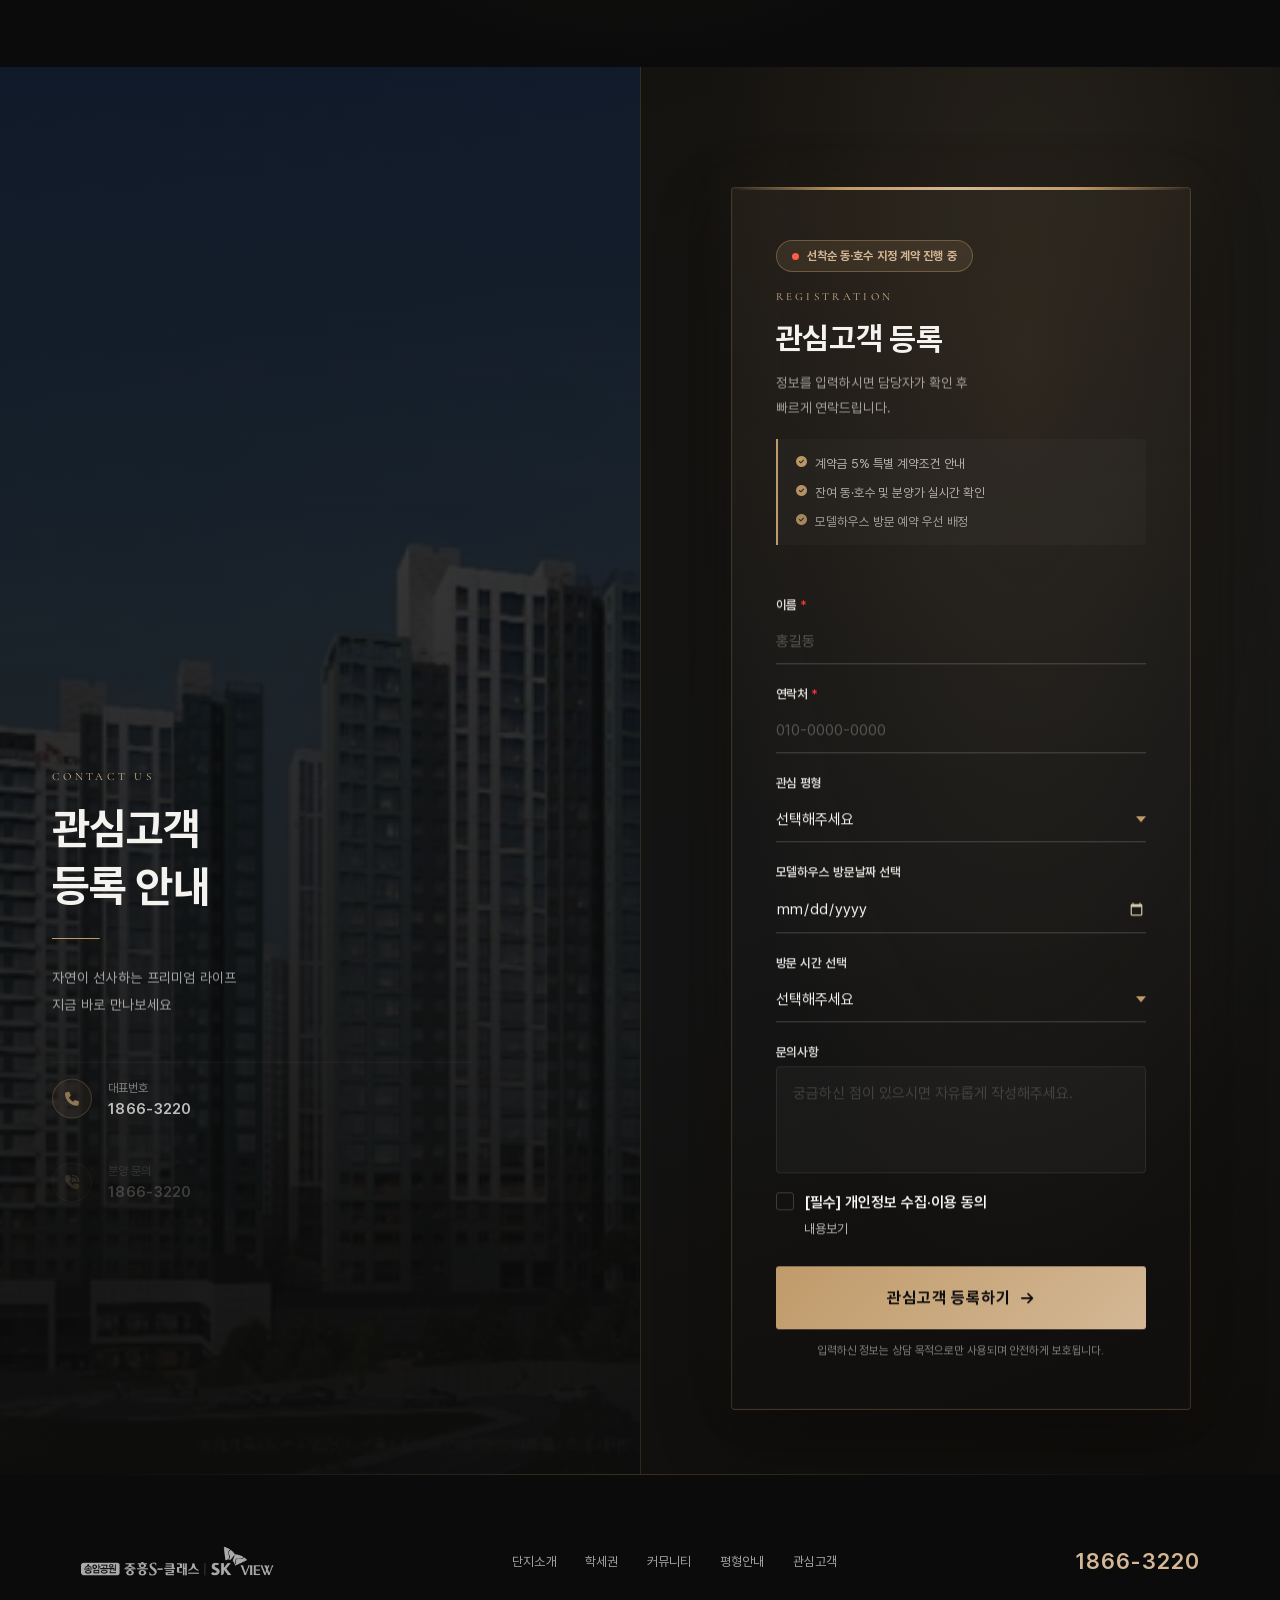
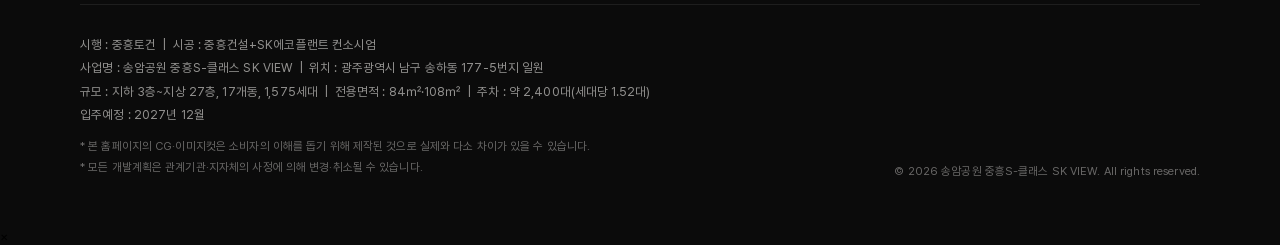
==== commit 7ecc407f: "Update index.html" ====
--- a/index.html
+++ b/index.html
@@ -53,7 +53,7 @@
             <a data-go="7" role="button" tabindex="0" class="gnb-cta">관심고객</a>
         </nav>
         <div class="hd-right">
-            <a href="tel:01023970365" class="hd-tel"><i class="fa-solid fa-phone"></i><span>1866-3220</span></a>
+            <a href="tel:18663220" class="hd-tel"><i class="fa-solid fa-phone"></i><span>1866-3220</span></a>
             <button class="ham" id="ham" aria-label="메뉴 열기" aria-expanded="false"><span></span><span></span><span></span></button>
         </div>
     </div>
@@ -82,7 +82,7 @@
         </ul>
         <div class="mmenu-foot">
             <p>Contact</p>
-            <a href="tel:01023970365">1866-3220</a>
+            <a href="tel:18663220">1866-3220</a>
             <small>광주광역시 남구 송암동 일원</small>
         </div>
     </div>
@@ -116,7 +116,7 @@
                     <p class="s0-sub" data-fx="fade-up" data-delay="0.8" data-pre="0.25" data-main="0.85" data-cid="hero-sub">
                         자연이 선사하는 프리미엄 라이프의 시작
                     </p>
-                    <a class="hero-tel" href="tel:01023970365" data-fx="fade-up" data-delay="1.5" data-pre="0.2" data-main="0.8">
+                    <a class="hero-tel" href="tel:18663220" data-fx="fade-up" data-delay="1.5" data-pre="0.2" data-main="0.8">
                         <i class="fa-solid fa-phone"></i> 대표번호 1866-3220
                     </a>
                     <div class="s0-btns" data-fx="stagger" data-delay="1.6" data-pre="0.2" data-stagger="0.18" data-kid-y="24" data-main="0.8">
@@ -574,7 +574,7 @@
                                     </div>
                                 </div>
                                 <div class="sfp-cta-wrap">
-                                    <a class="sfp-cta" href="tel:01023970365">방문상담 예약하기</a>
+                                    <a class="sfp-cta" href="tel:18663220">방문상담 예약하기</a>
                                 </div>
                             </div>
                         </div>
@@ -600,7 +600,7 @@
                                     </div>
                                 </div>
                                 <div class="sfp-cta-wrap">
-                                    <a class="sfp-cta" href="tel:01023970365">방문상담 예약하기</a>
+                                    <a class="sfp-cta" href="tel:18663220">방문상담 예약하기</a>
                                 </div>
                             </div>
                         </div>
@@ -626,7 +626,7 @@
                                     </div>
                                 </div>
                                 <div class="sfp-cta-wrap">
-                                    <a class="sfp-cta" href="tel:01023970365">방문상담 예약하기</a>
+                                    <a class="sfp-cta" href="tel:18663220">방문상담 예약하기</a>
                                 </div>
                             </div>
                         </div>
@@ -652,7 +652,7 @@
                                     </div>
                                 </div>
                                 <div class="sfp-cta-wrap">
-                                    <a class="sfp-cta" href="tel:01023970365">방문상담 예약하기</a>
+                                    <a class="sfp-cta" href="tel:18663220">방문상담 예약하기</a>
                                 </div>
                             </div>
                         </div>
@@ -695,7 +695,7 @@
 
             <!-- CTA -->
             <div class="shook-cta-wrap" data-fx="fade-up" data-delay="0.7" data-pre="0.2" data-main="0.8">
-                <a href="tel:01023970365" class="shook-cta">지금 바로 상담받기 <i class="fa-solid fa-arrow-right"></i></a>
+                <a href="tel:18663220" class="shook-cta">지금 바로 상담받기 <i class="fa-solid fa-arrow-right"></i></a>
             </div>
         </div>
     </section>
@@ -719,7 +719,7 @@
                         자연이 선사하는 프리미엄 라이프<br>지금 바로 만나보세요
                     </p>
                     <div class="s5-cards" data-fx="stagger" data-delay="0.8" data-pre="0.2" data-stagger="0.12" data-kid-y="20" data-main="0.8">
-                        <a href="tel:01023970365" class="s5-card">
+                        <a href="tel:18663220" class="s5-card">
                             <i class="fa-solid fa-phone"></i>
                             <div><small>대표번호</small><b>1866-3220</b></div>
                         </a>
@@ -871,7 +871,7 @@
                     <a data-go="4">평형안내</a>
                     <a data-go="7">관심고객</a>
                 </nav>
-                <a href="tel:01023970365" class="ft-tel">1866-3220</a>
+                <a href="tel:18663220" class="ft-tel">1866-3220</a>
             </div>
             <hr class="ft-hr">
             <div class="ft-bot">
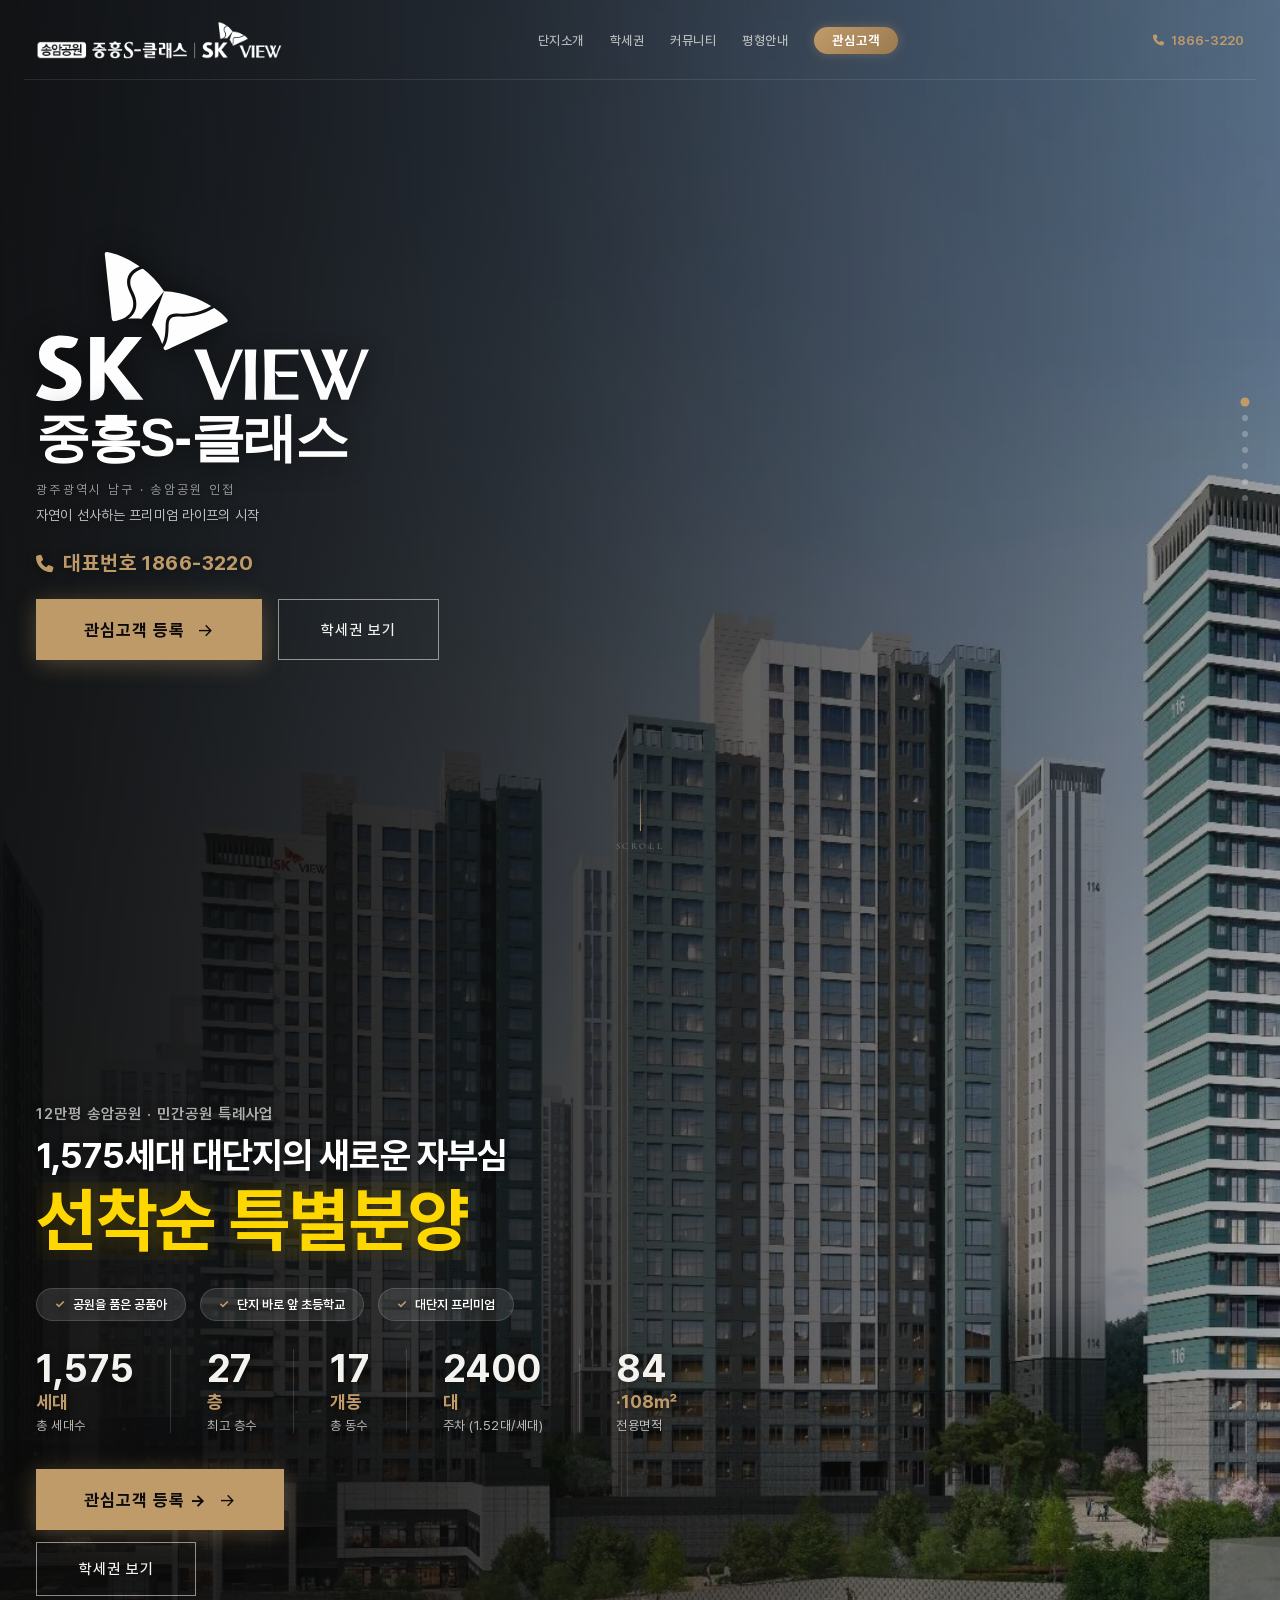
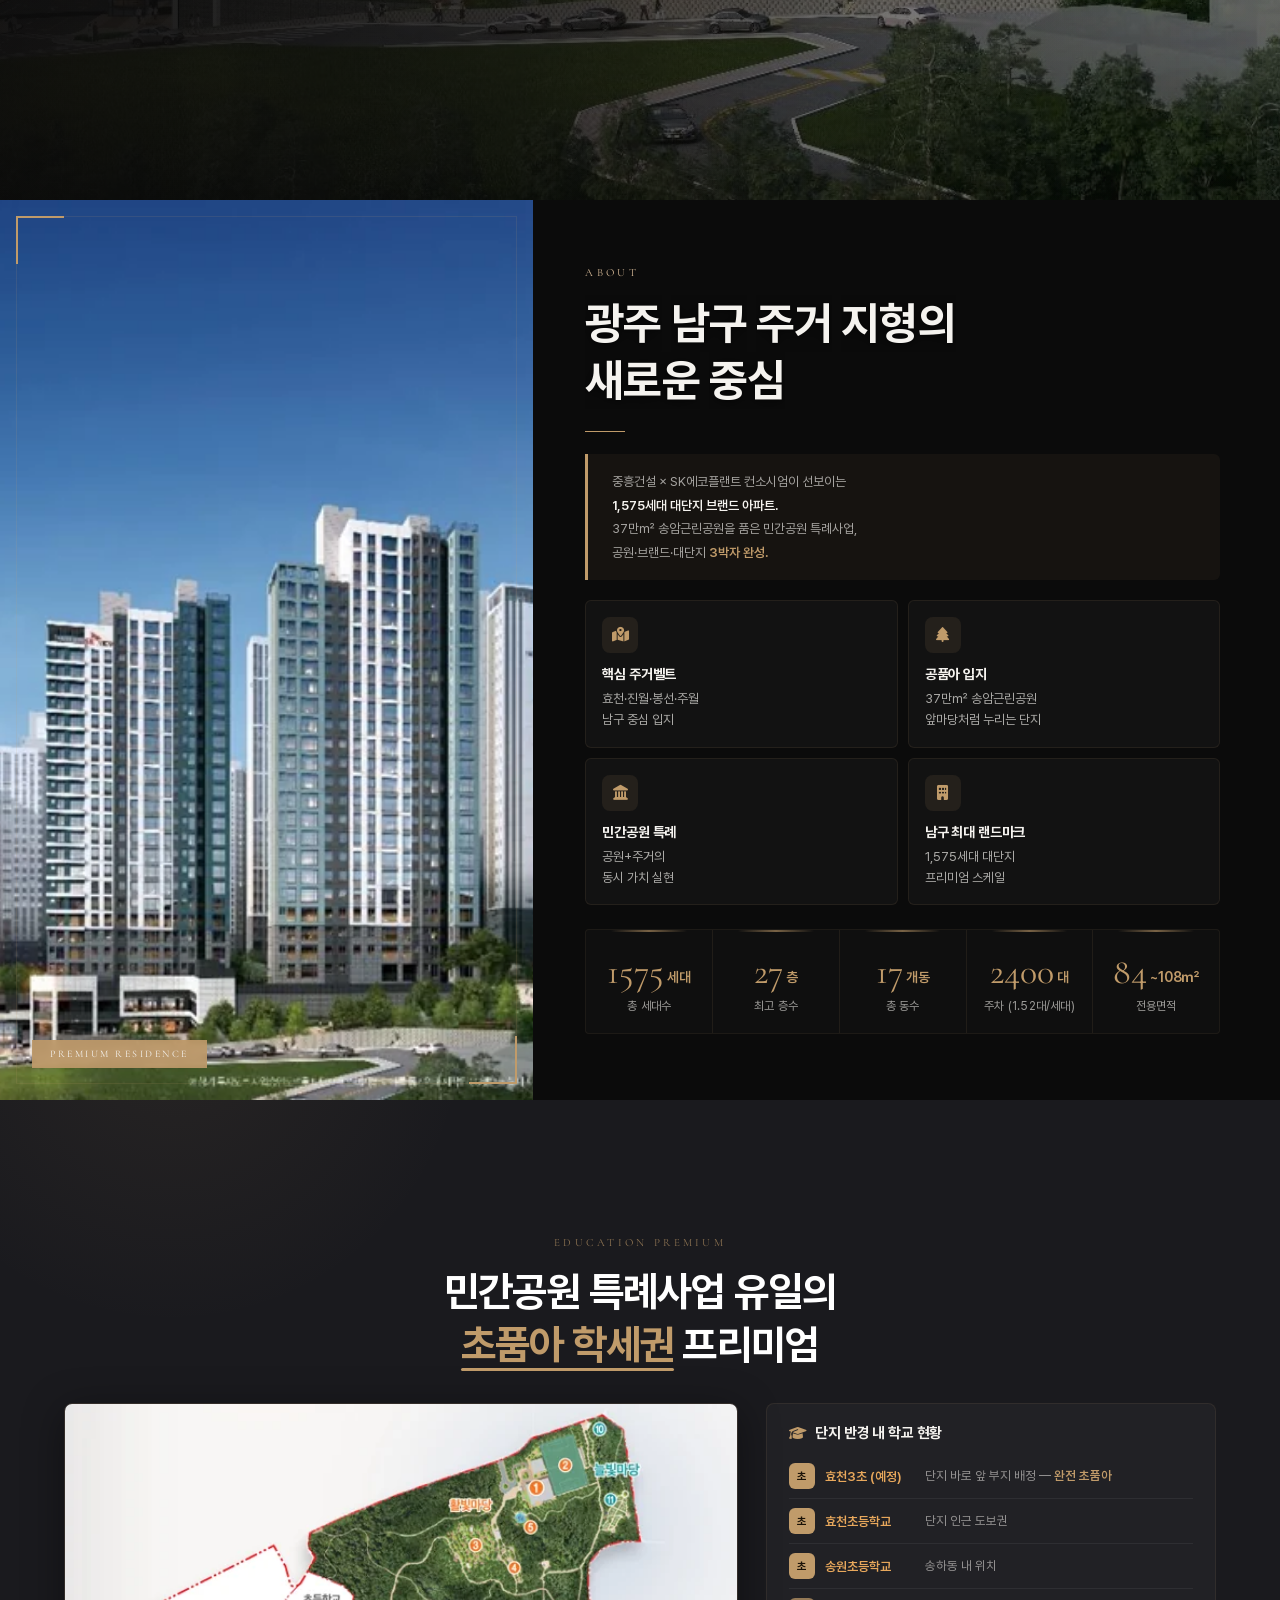
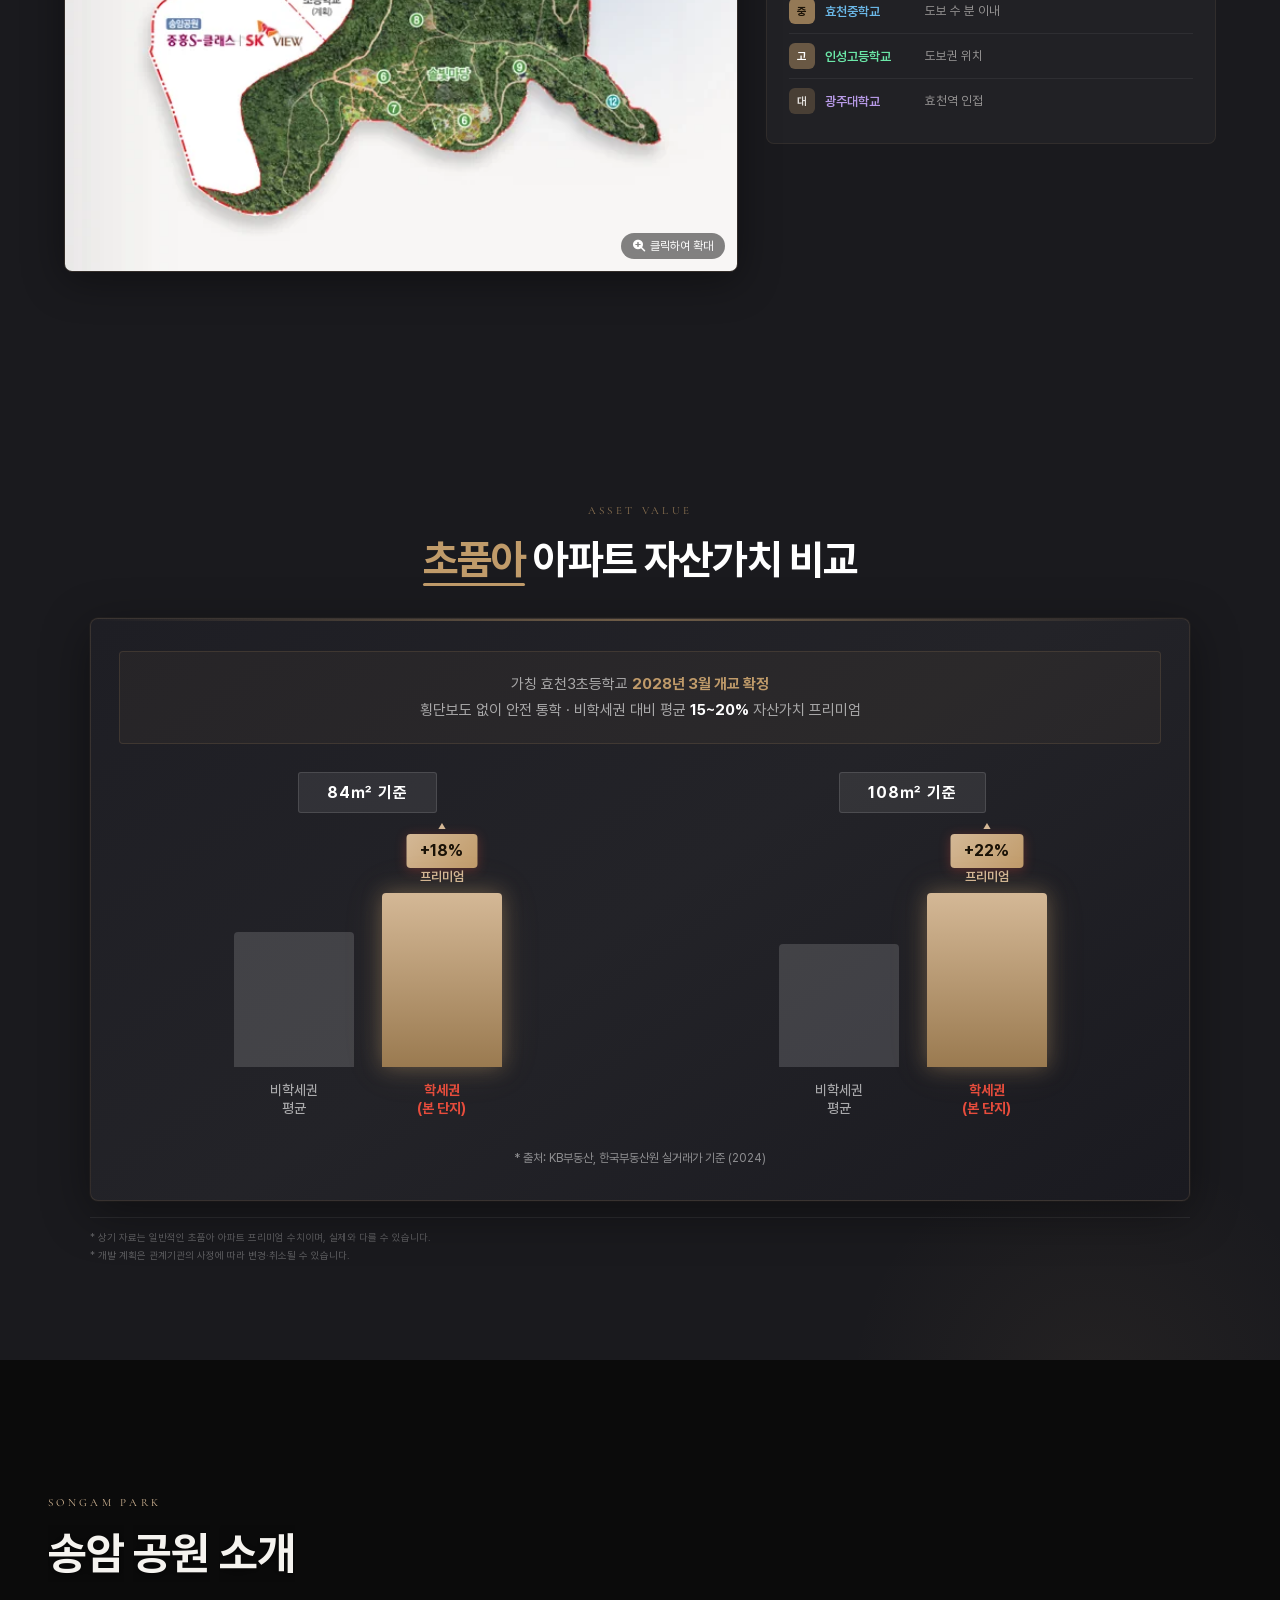
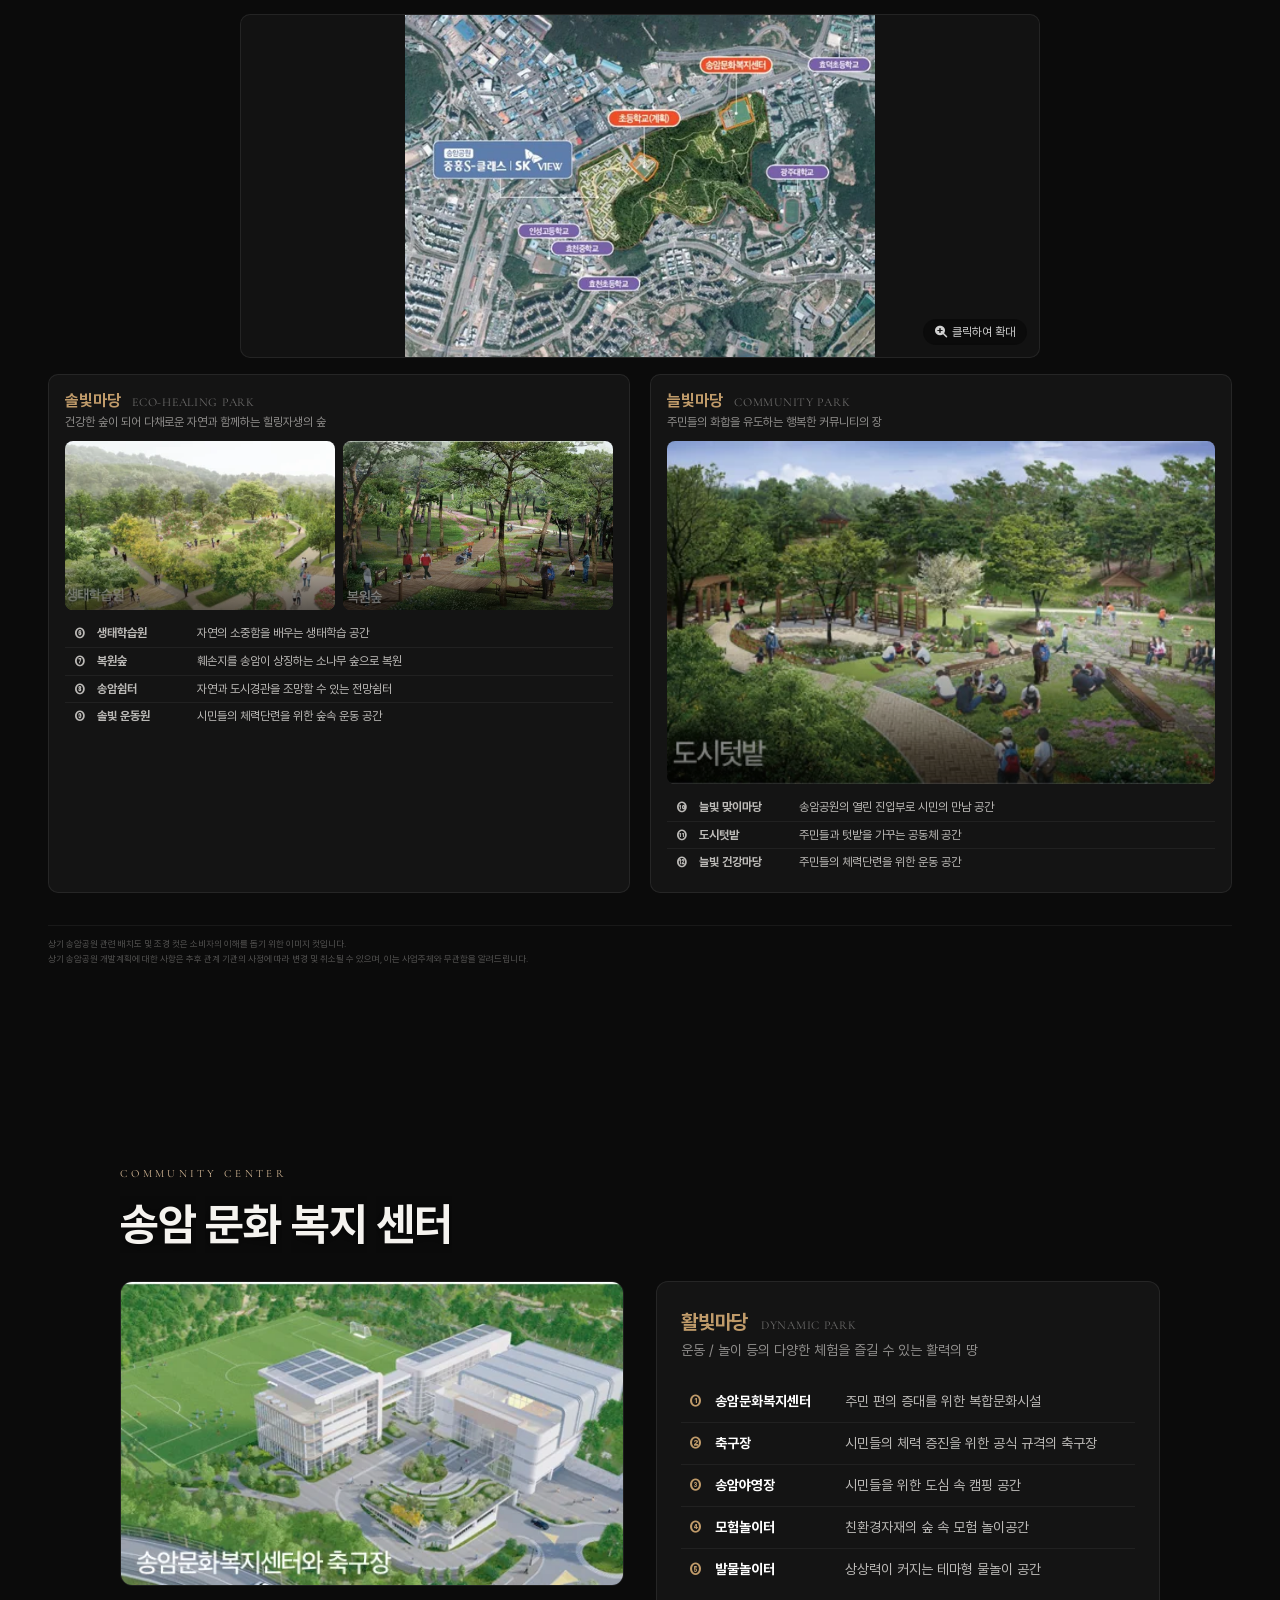
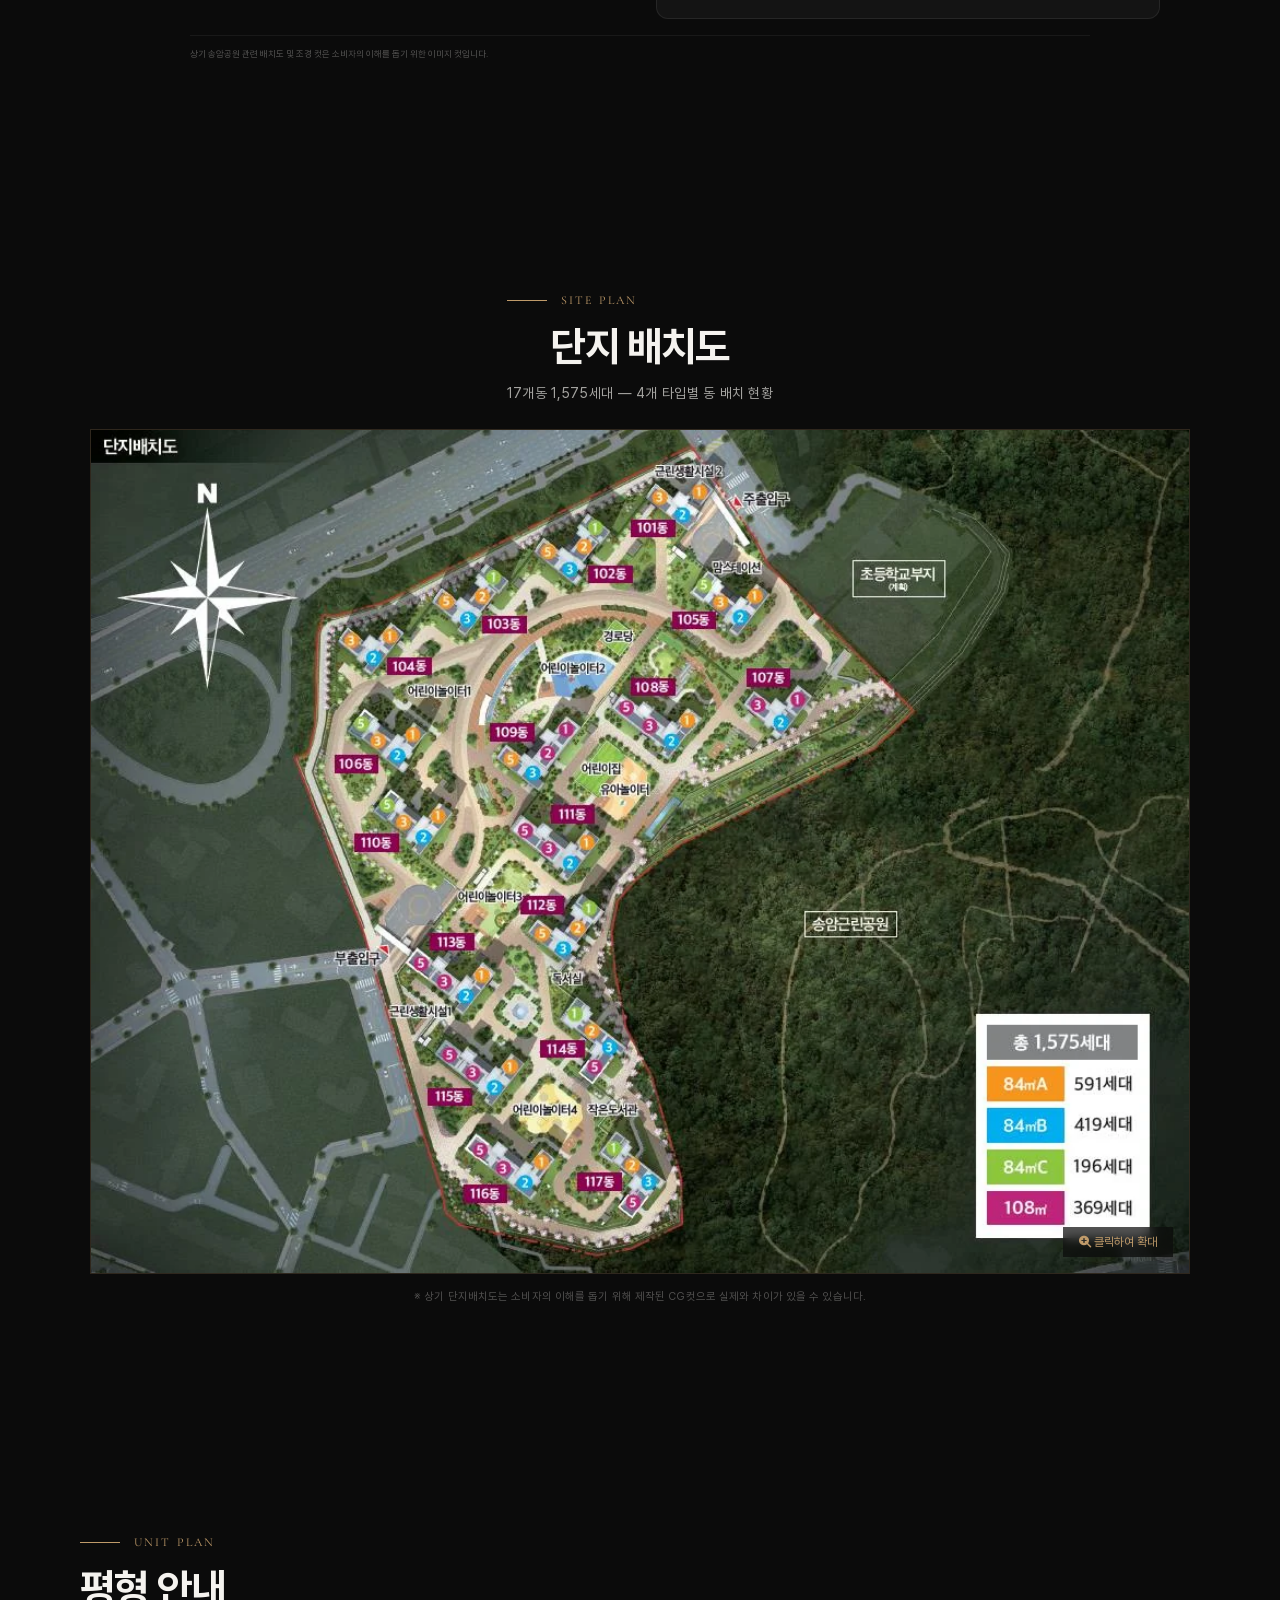
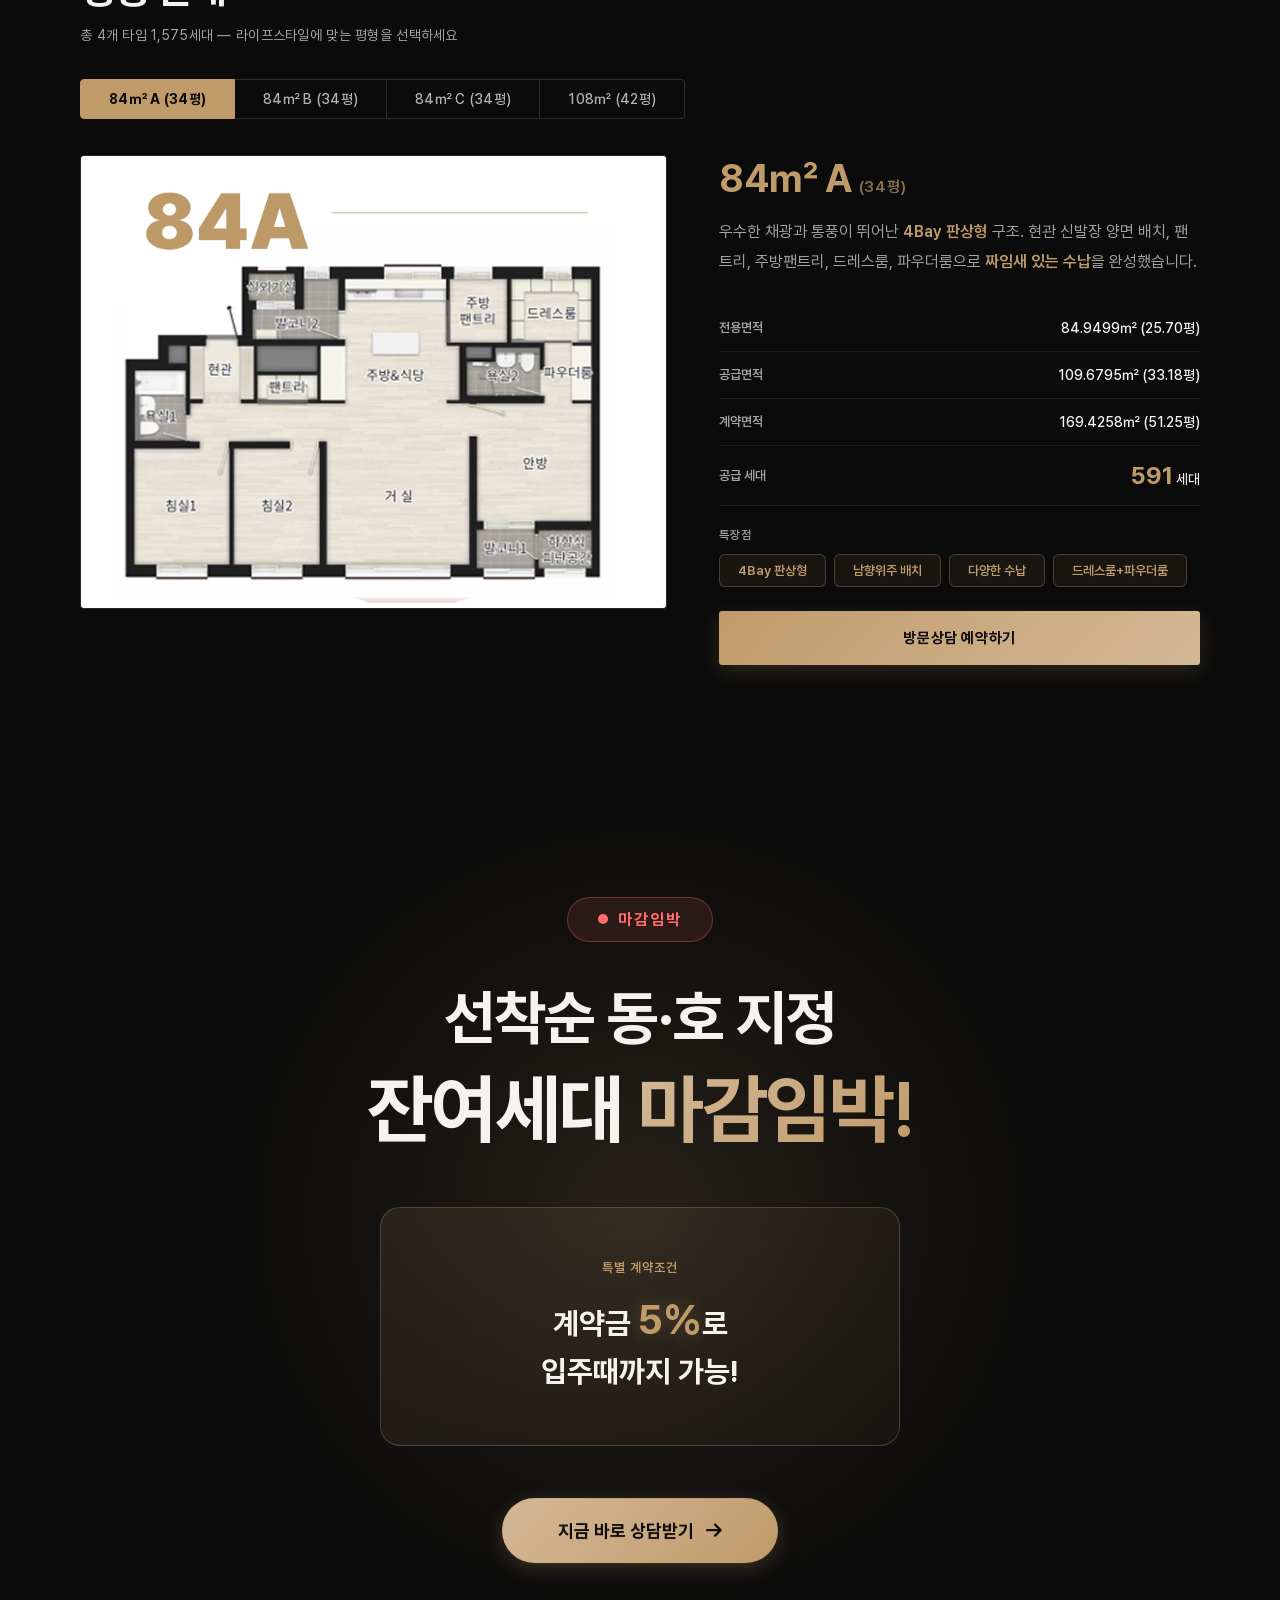
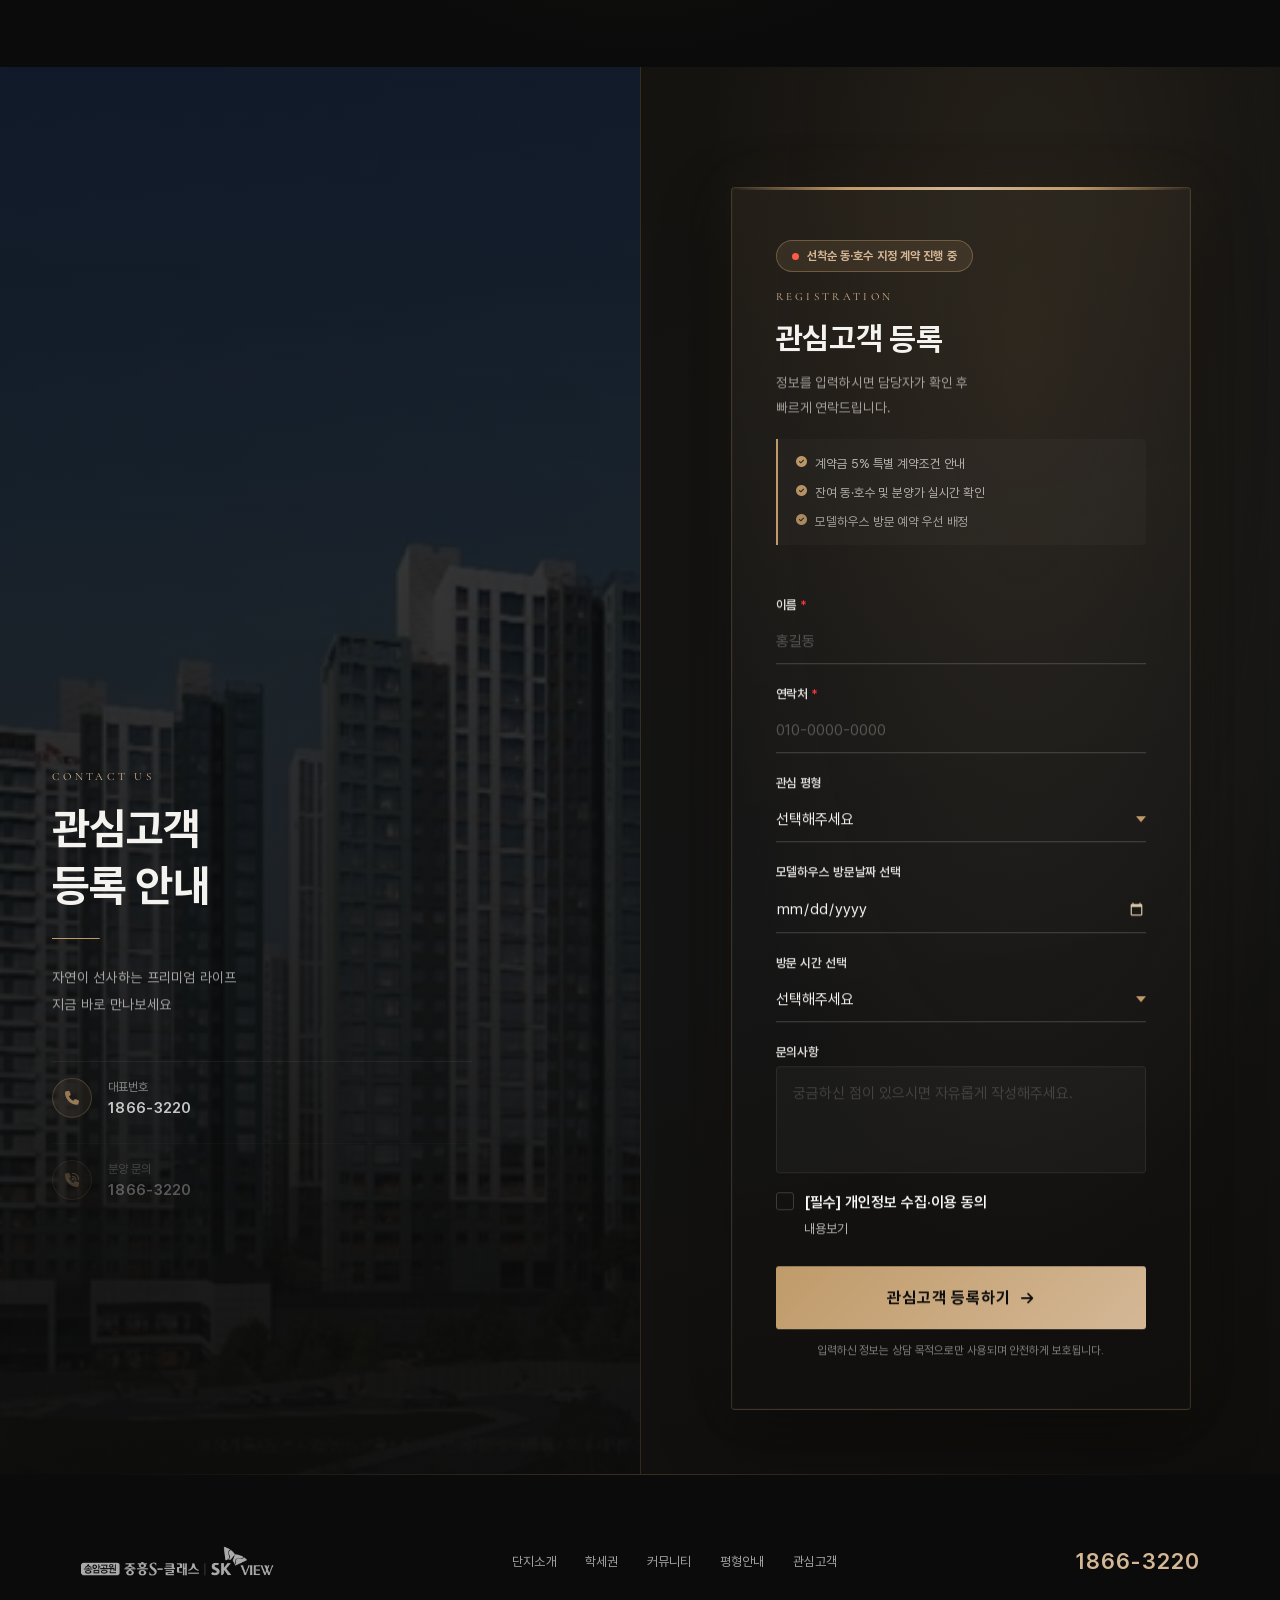
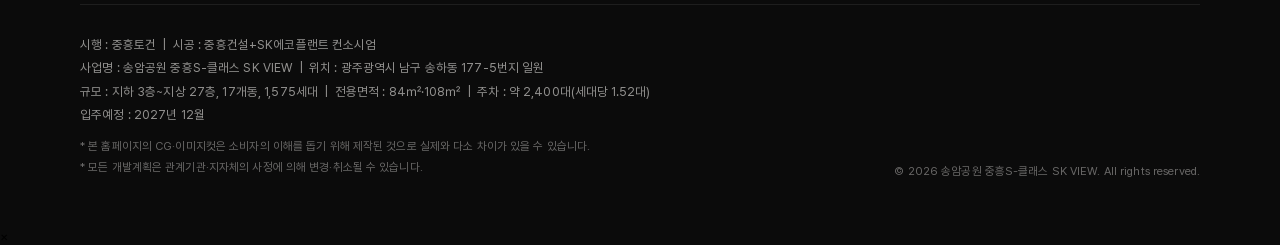
==== commit 436d5340: "Update index.html" ====
--- a/index.html
+++ b/index.html
@@ -53,7 +53,7 @@
             <a data-go="7" role="button" tabindex="0" class="gnb-cta">관심고객</a>
         </nav>
         <div class="hd-right">
-            <a href="tel:18663220" class="hd-tel"><i class="fa-solid fa-phone"></i><span>1866-3220</span></a>
+            <a href="tel:01023970365" class="hd-tel"><i class="fa-solid fa-phone"></i><span>1866-3220</span></a>
             <button class="ham" id="ham" aria-label="메뉴 열기" aria-expanded="false"><span></span><span></span><span></span></button>
         </div>
     </div>
@@ -82,7 +82,7 @@
         </ul>
         <div class="mmenu-foot">
             <p>Contact</p>
-            <a href="tel:18663220">1866-3220</a>
+            <a href="tel:01023970365">1866-3220</a>
             <small>광주광역시 남구 송암동 일원</small>
         </div>
     </div>
@@ -116,7 +116,7 @@
                     <p class="s0-sub" data-fx="fade-up" data-delay="0.8" data-pre="0.25" data-main="0.85" data-cid="hero-sub">
                         자연이 선사하는 프리미엄 라이프의 시작
                     </p>
-                    <a class="hero-tel" href="tel:18663220" data-fx="fade-up" data-delay="1.5" data-pre="0.2" data-main="0.8">
+                    <a class="hero-tel" href="tel:01023970365" data-fx="fade-up" data-delay="1.5" data-pre="0.2" data-main="0.8">
                         <i class="fa-solid fa-phone"></i> 대표번호 1866-3220
                     </a>
                     <div class="s0-btns" data-fx="stagger" data-delay="1.6" data-pre="0.2" data-stagger="0.18" data-kid-y="24" data-main="0.8">
@@ -574,7 +574,7 @@
                                     </div>
                                 </div>
                                 <div class="sfp-cta-wrap">
-                                    <a class="sfp-cta" href="tel:18663220">방문상담 예약하기</a>
+                                    <a class="sfp-cta" href="tel:01023970365">방문상담 예약하기</a>
                                 </div>
                             </div>
                         </div>
@@ -600,7 +600,7 @@
                                     </div>
                                 </div>
                                 <div class="sfp-cta-wrap">
-                                    <a class="sfp-cta" href="tel:18663220">방문상담 예약하기</a>
+                                    <a class="sfp-cta" href="tel:01023970365">방문상담 예약하기</a>
                                 </div>
                             </div>
                         </div>
@@ -626,7 +626,7 @@
                                     </div>
                                 </div>
                                 <div class="sfp-cta-wrap">
-                                    <a class="sfp-cta" href="tel:18663220">방문상담 예약하기</a>
+                                    <a class="sfp-cta" href="tel:01023970365">방문상담 예약하기</a>
                                 </div>
                             </div>
                         </div>
@@ -652,7 +652,7 @@
                                     </div>
                                 </div>
                                 <div class="sfp-cta-wrap">
-                                    <a class="sfp-cta" href="tel:18663220">방문상담 예약하기</a>
+                                    <a class="sfp-cta" href="tel:01023970365">방문상담 예약하기</a>
                                 </div>
                             </div>
                         </div>
@@ -695,7 +695,7 @@
 
             <!-- CTA -->
             <div class="shook-cta-wrap" data-fx="fade-up" data-delay="0.7" data-pre="0.2" data-main="0.8">
-                <a href="tel:18663220" class="shook-cta">지금 바로 상담받기 <i class="fa-solid fa-arrow-right"></i></a>
+                <a href="tel:01023970365" class="shook-cta">지금 바로 상담받기 <i class="fa-solid fa-arrow-right"></i></a>
             </div>
         </div>
     </section>
@@ -719,7 +719,7 @@
                         자연이 선사하는 프리미엄 라이프<br>지금 바로 만나보세요
                     </p>
                     <div class="s5-cards" data-fx="stagger" data-delay="0.8" data-pre="0.2" data-stagger="0.12" data-kid-y="20" data-main="0.8">
-                        <a href="tel:18663220" class="s5-card">
+                        <a href="tel:01023970365" class="s5-card">
                             <i class="fa-solid fa-phone"></i>
                             <div><small>대표번호</small><b>1866-3220</b></div>
                         </a>
@@ -871,7 +871,7 @@
                     <a data-go="4">평형안내</a>
                     <a data-go="7">관심고객</a>
                 </nav>
-                <a href="tel:18663220" class="ft-tel">1866-3220</a>
+                <a href="tel:01023970365" class="ft-tel">1866-3220</a>
             </div>
             <hr class="ft-hr">
             <div class="ft-bot">
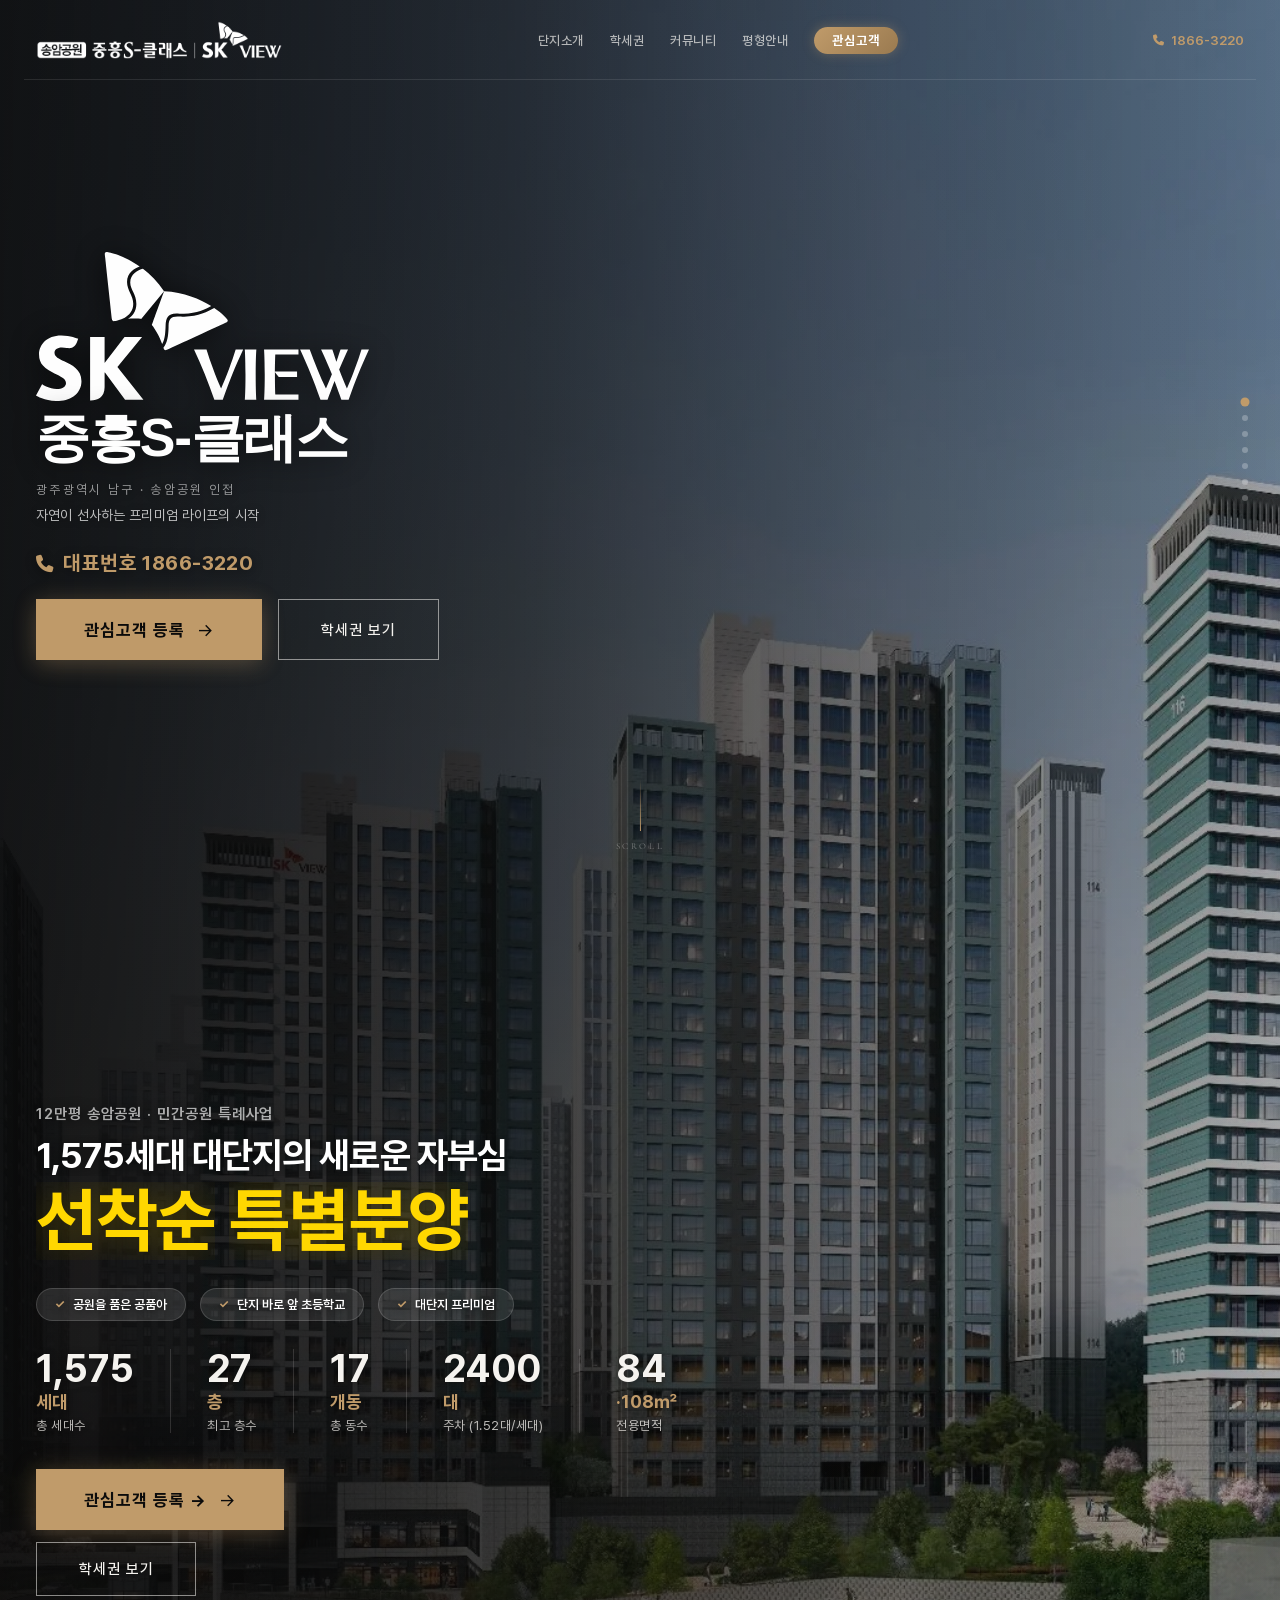
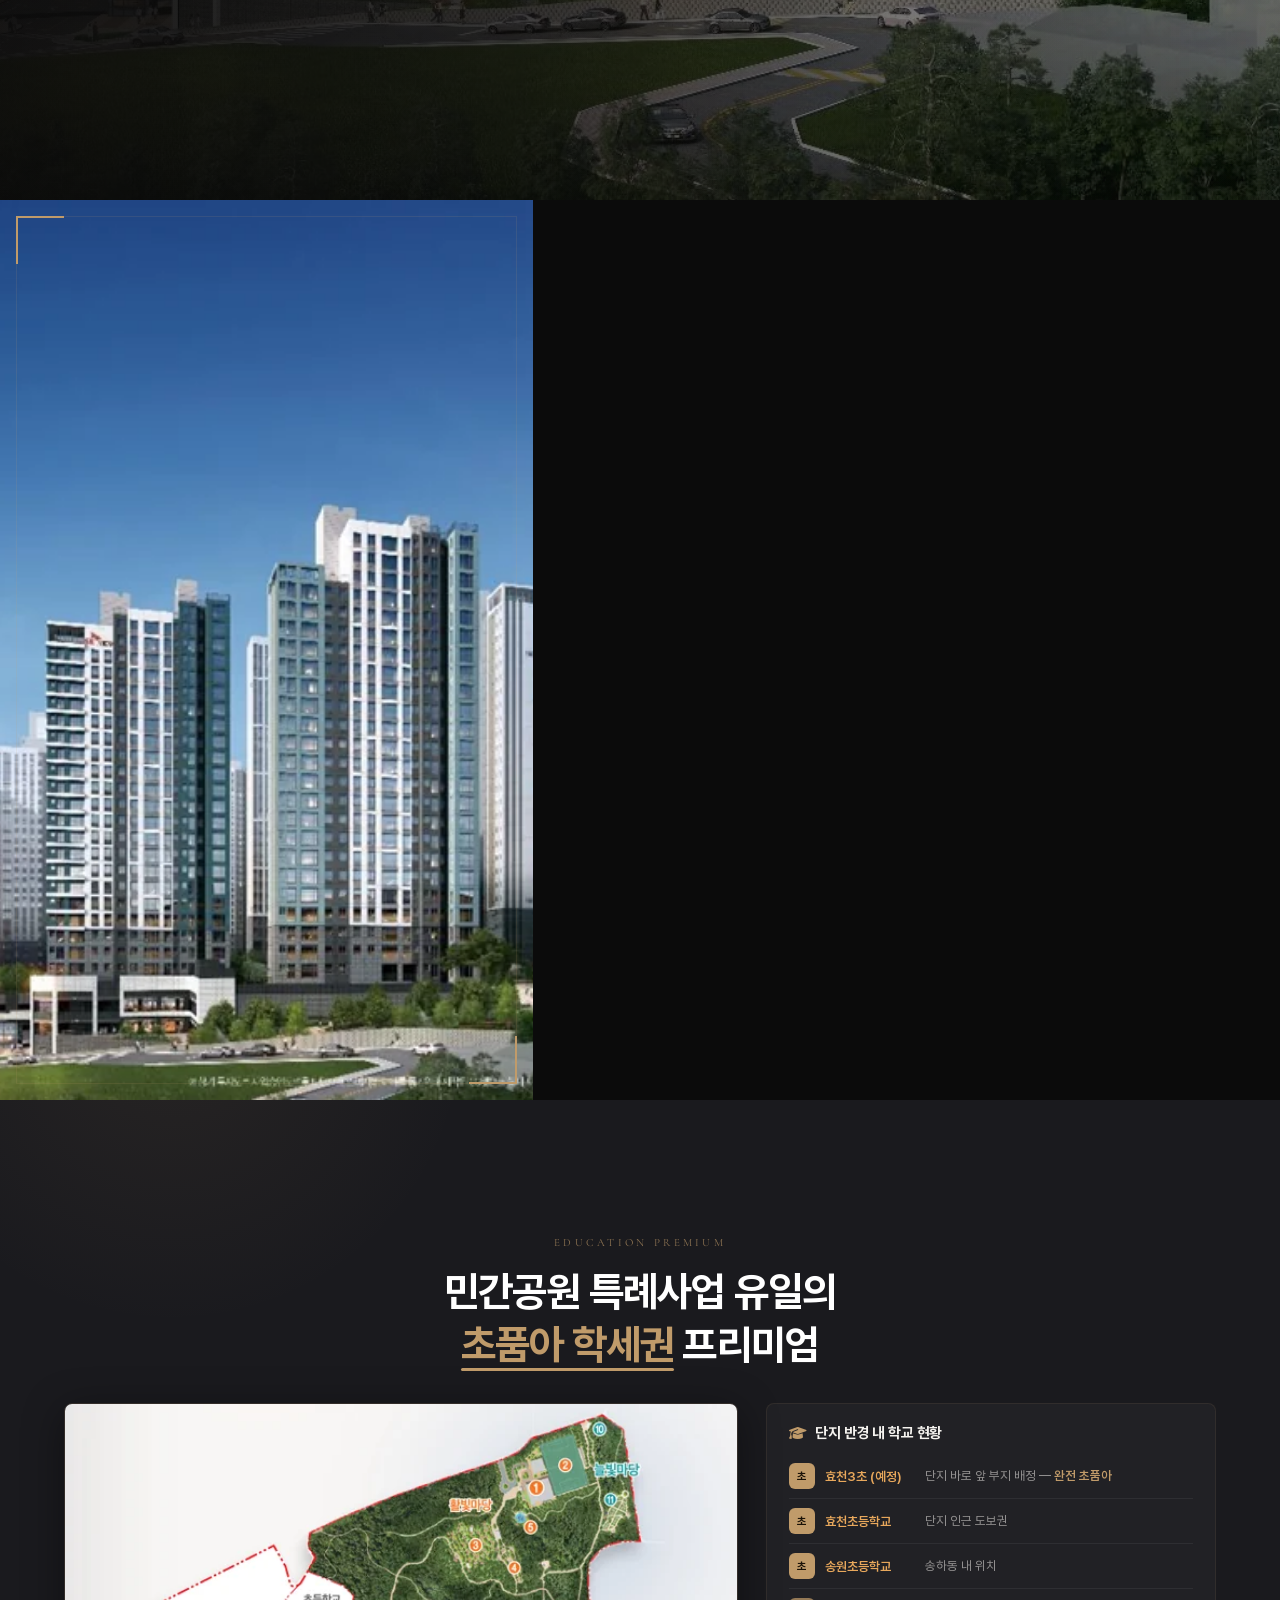
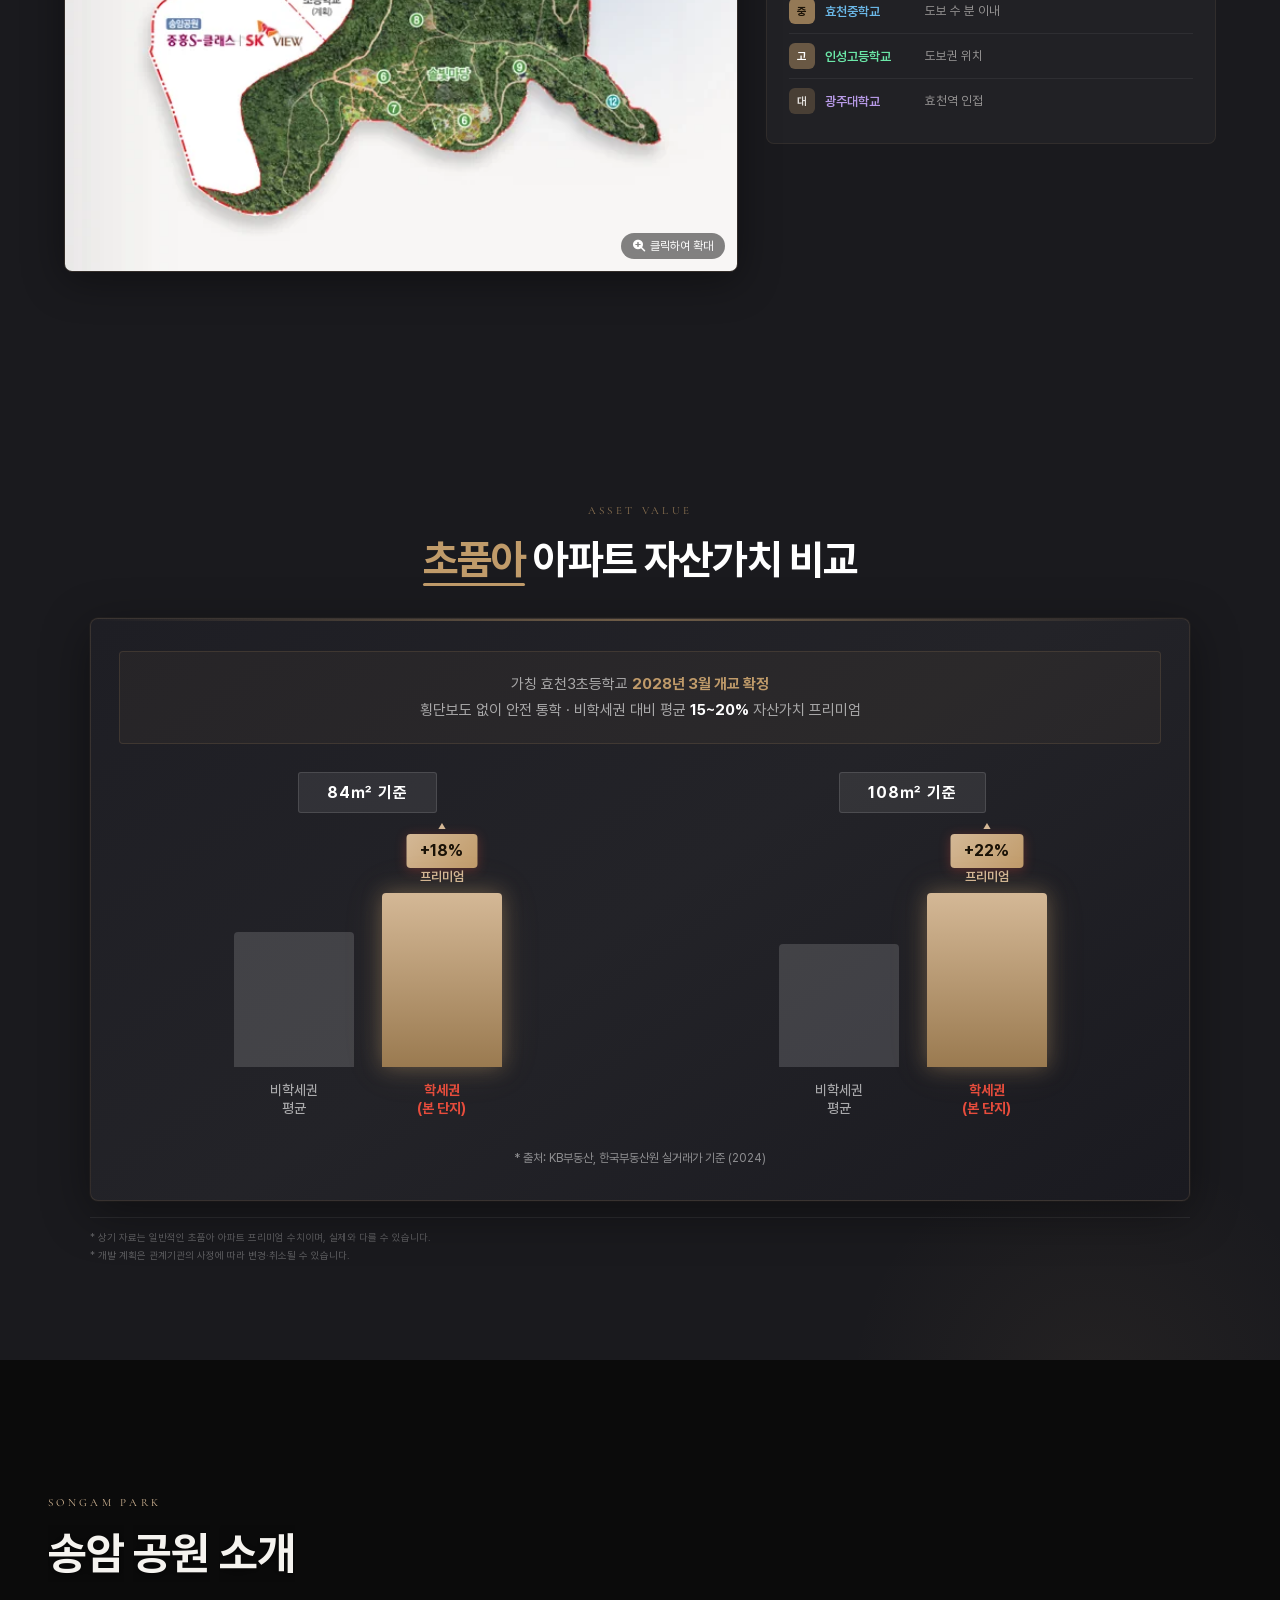
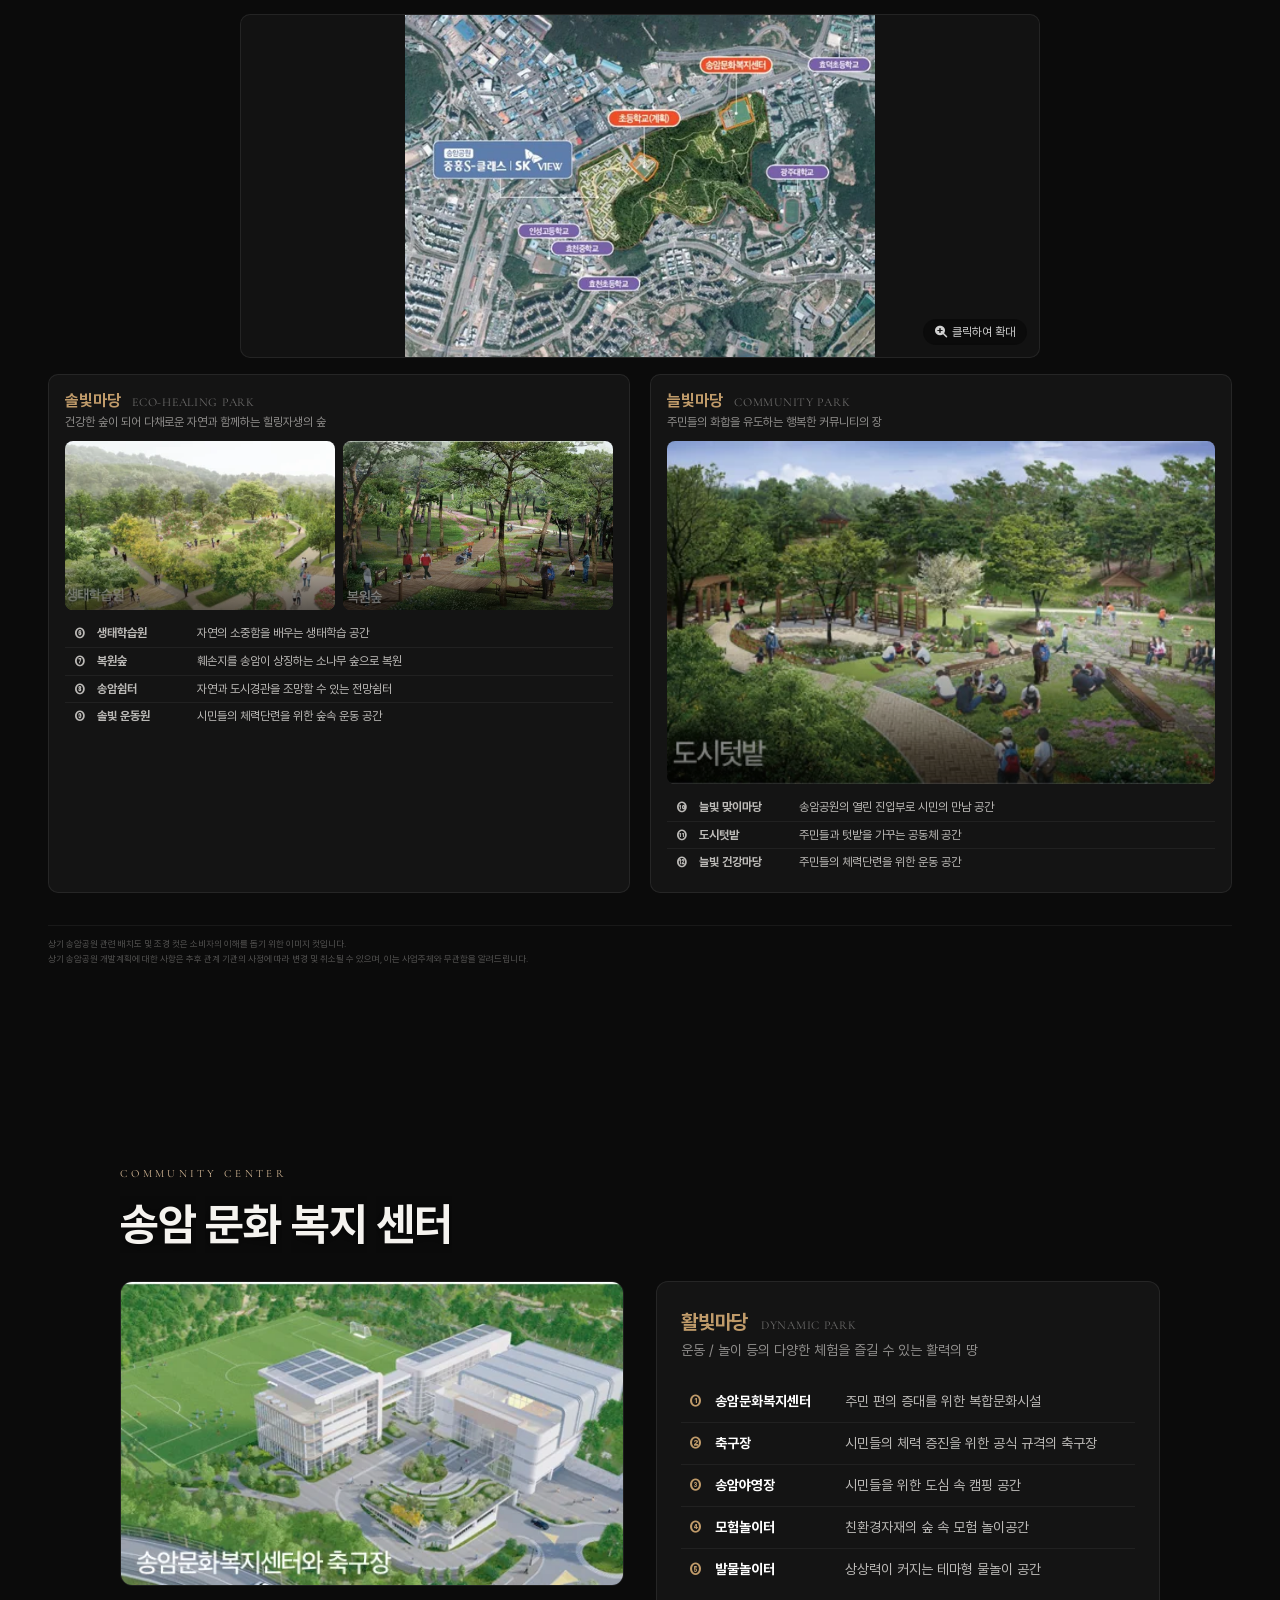
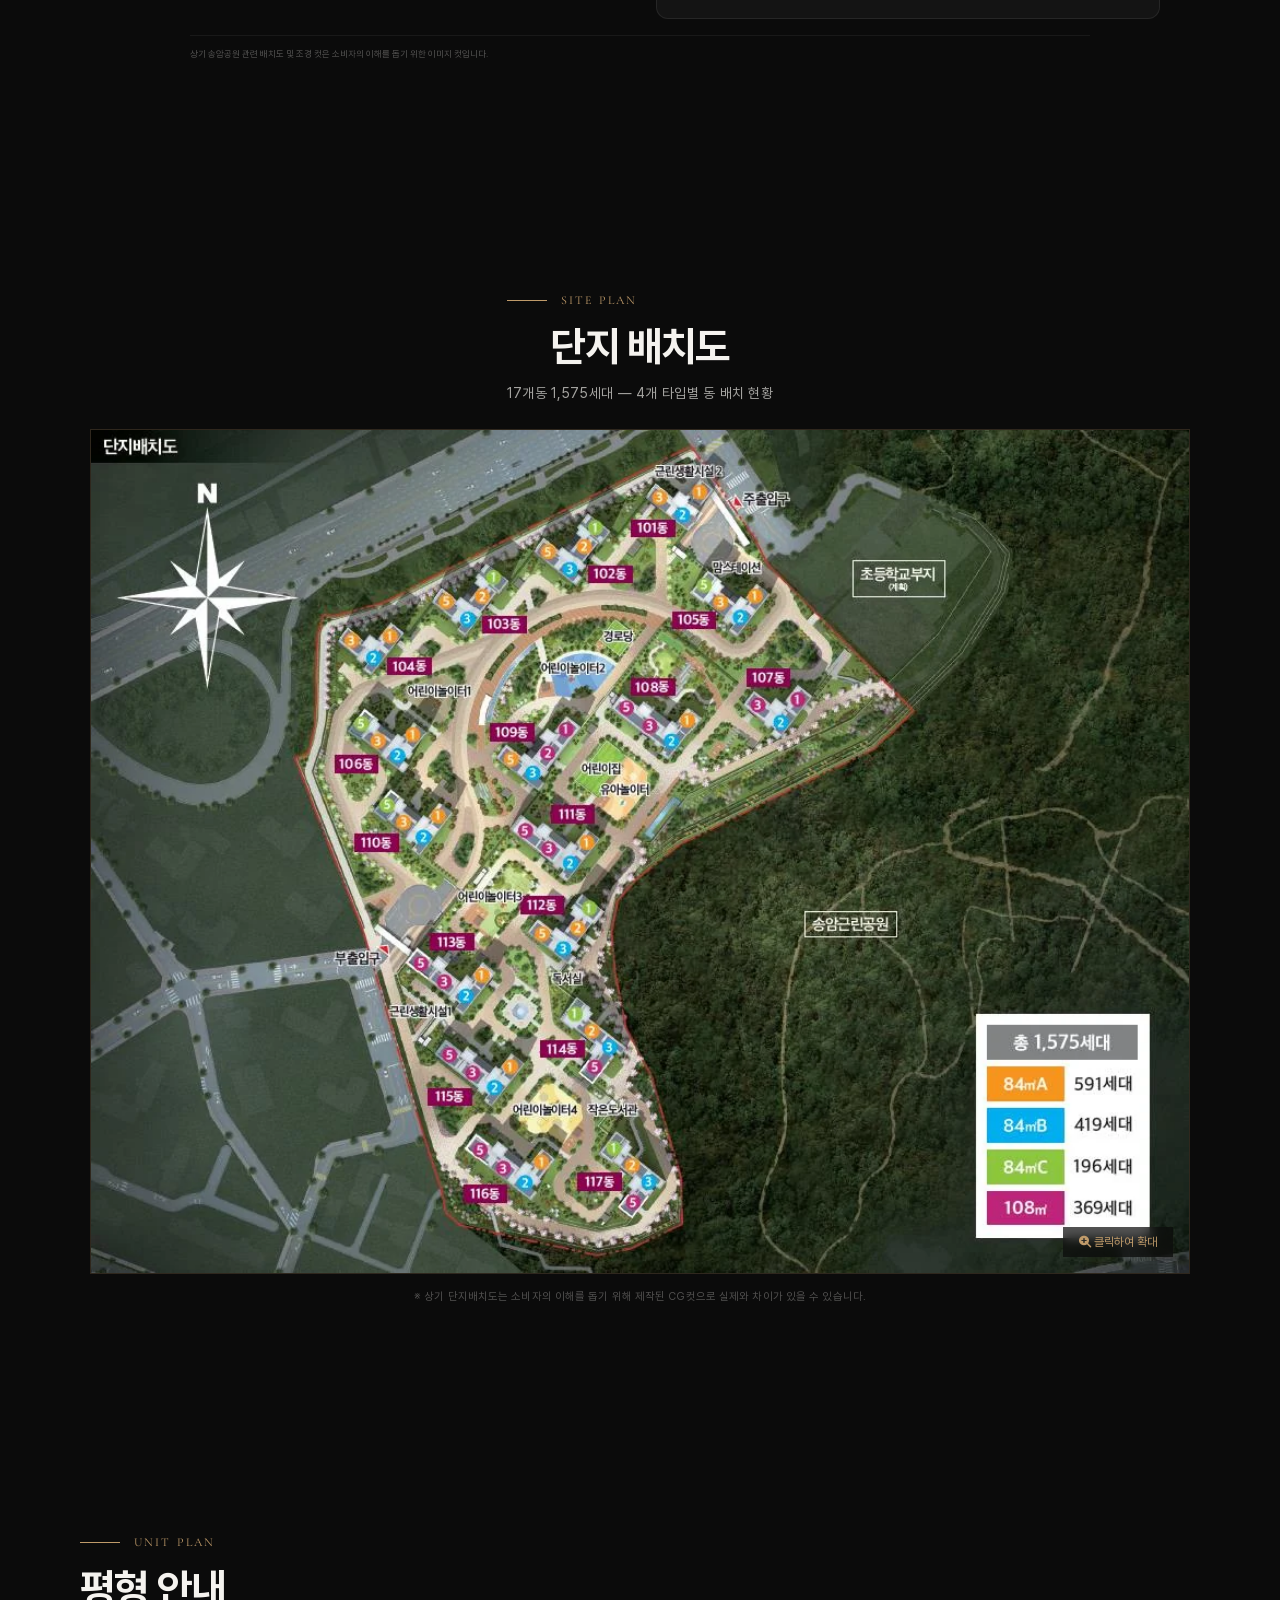
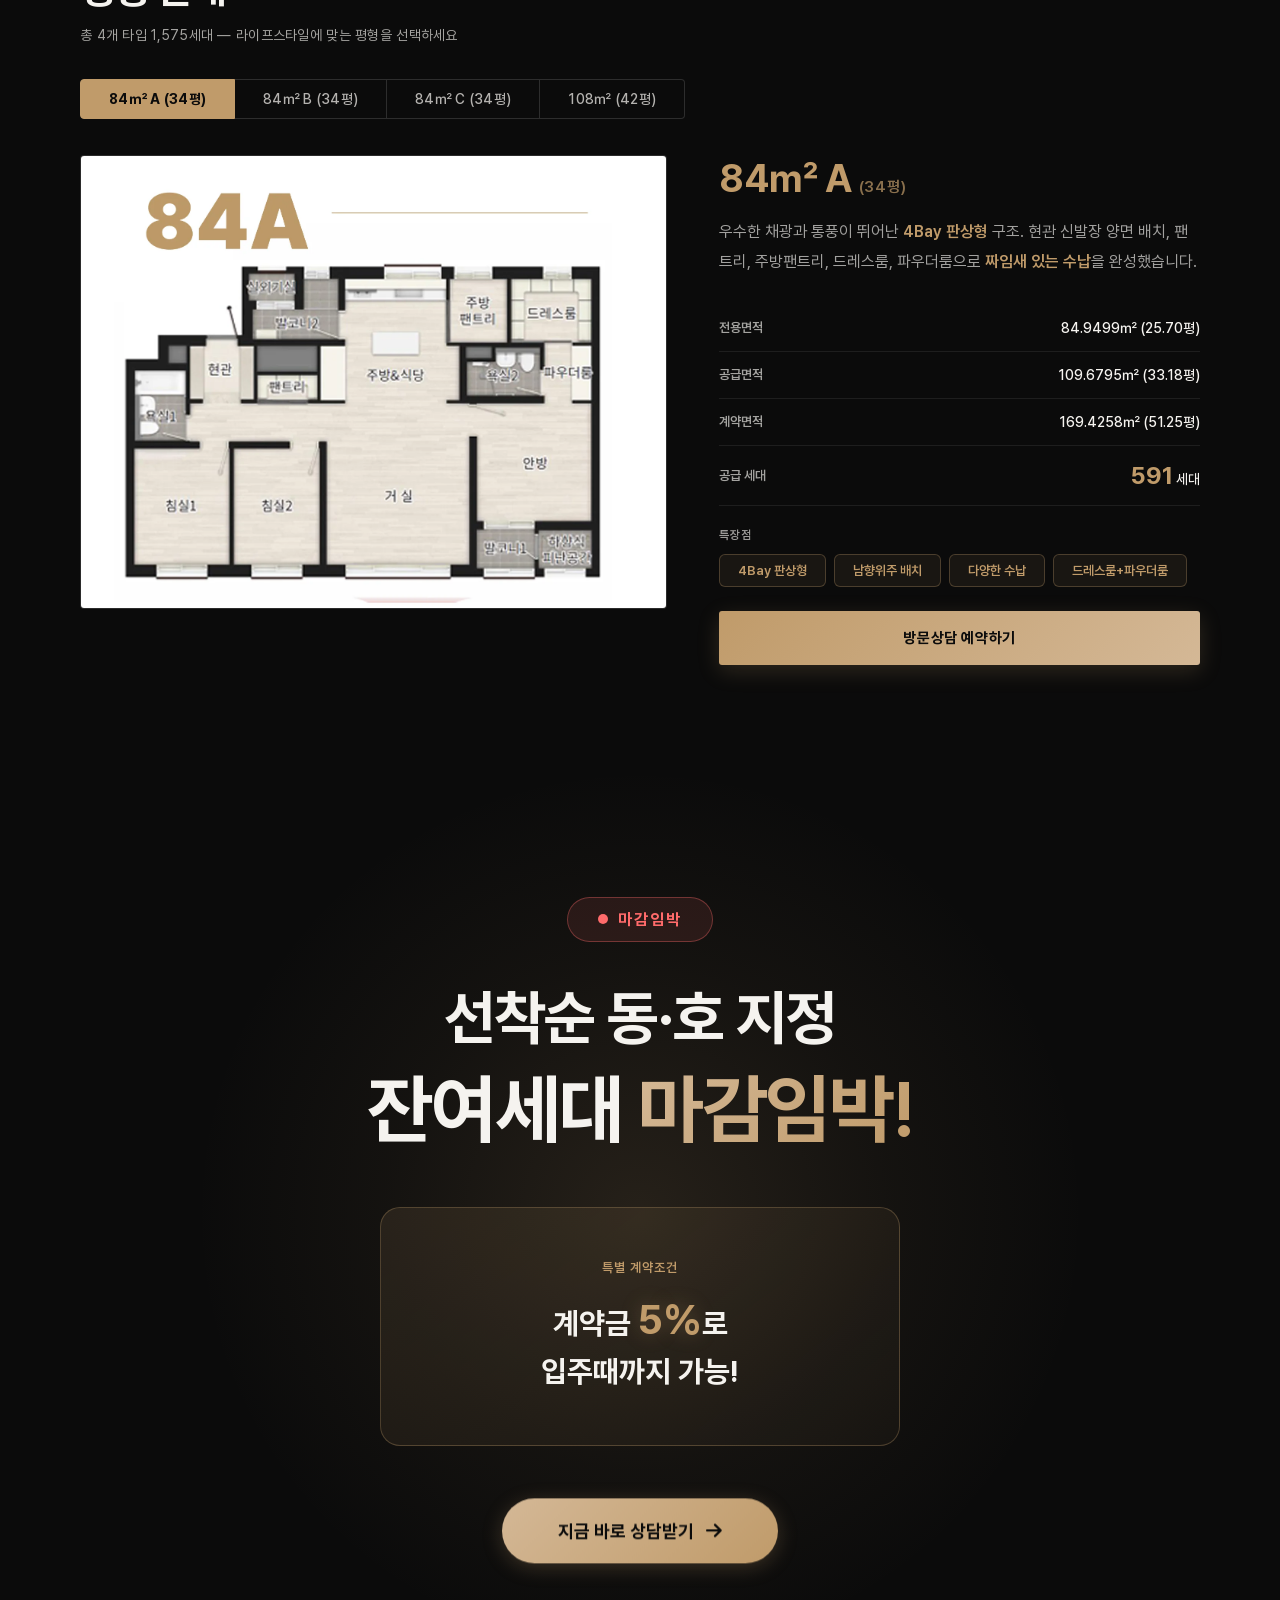
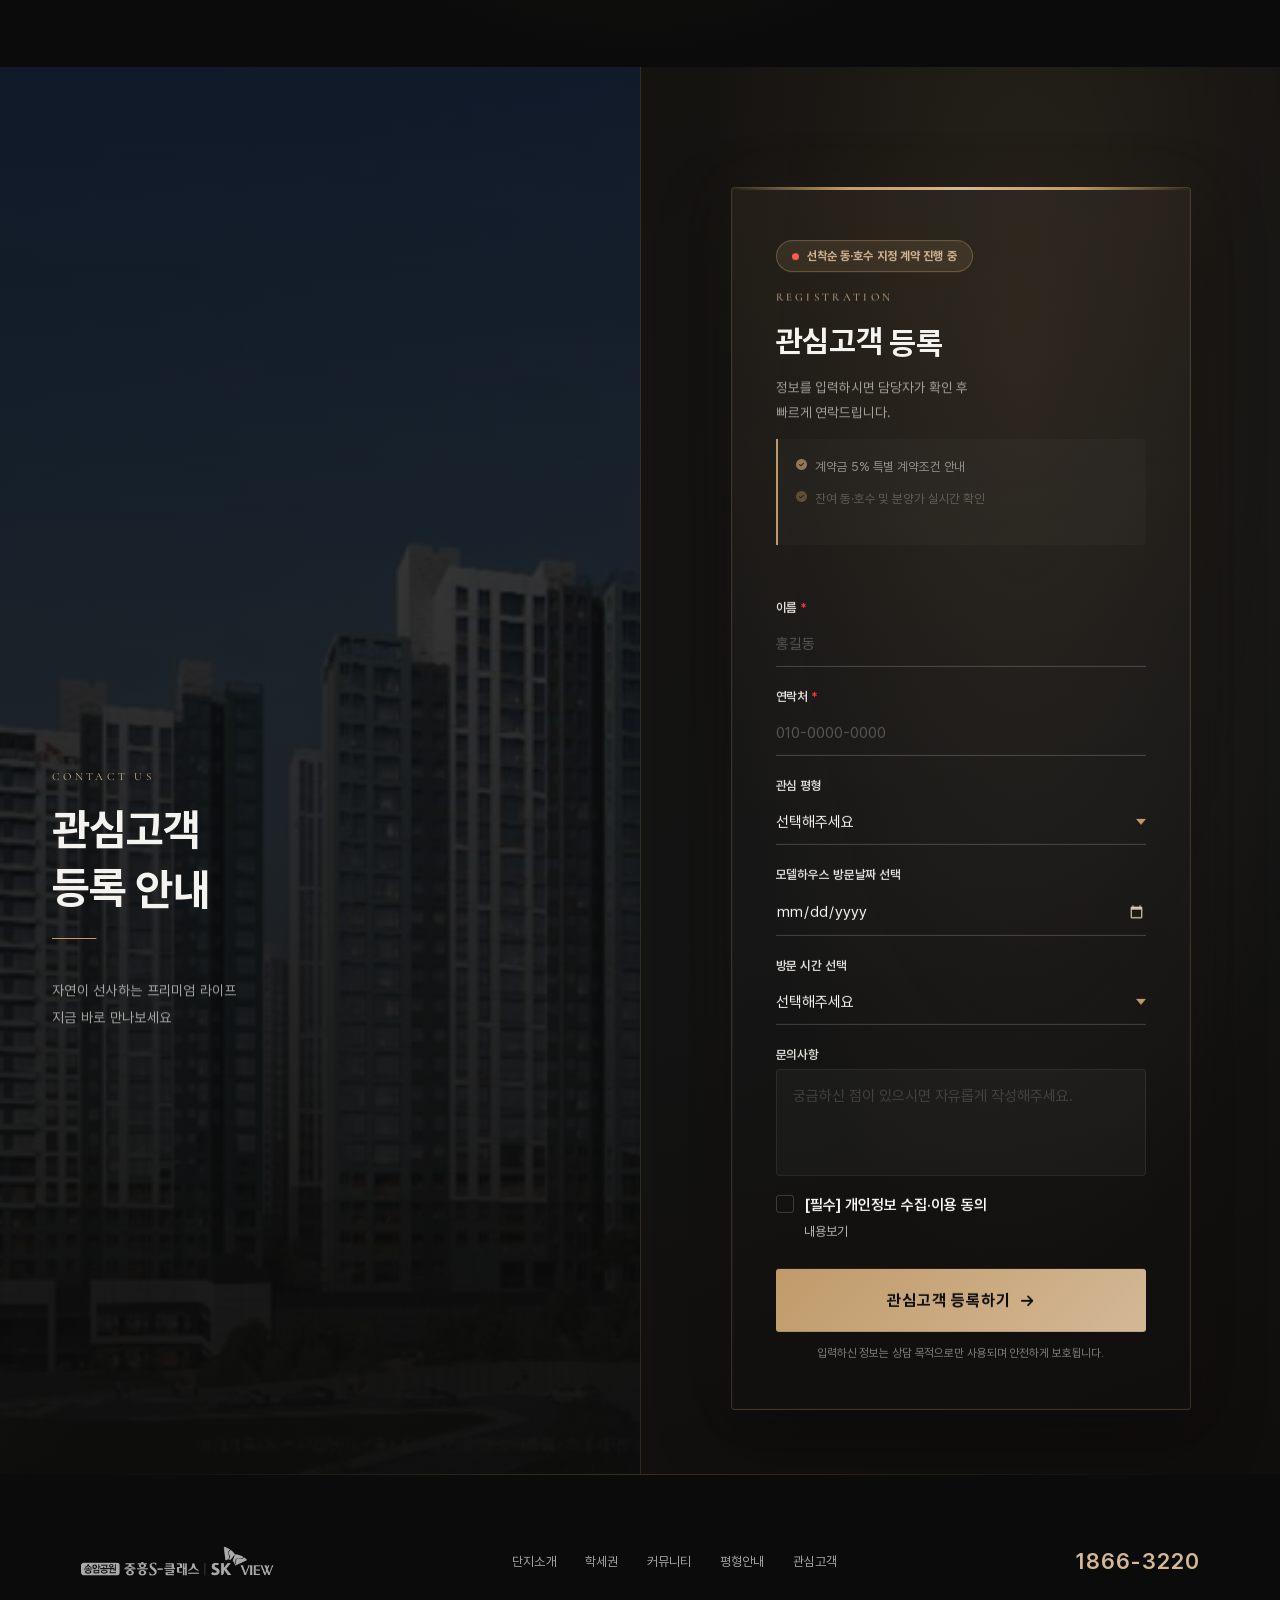
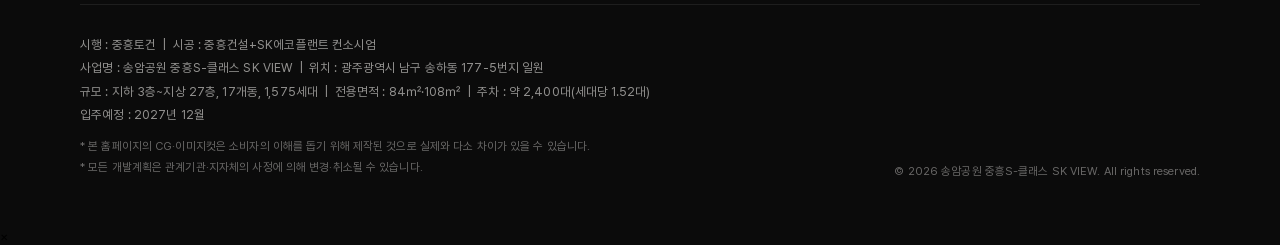
==== commit 8c5e6027: "Update phone number links to new format" ====
--- a/index.html
+++ b/index.html
@@ -53,7 +53,7 @@
             <a data-go="7" role="button" tabindex="0" class="gnb-cta">관심고객</a>
         </nav>
         <div class="hd-right">
-            <a href="tel:01023970365" class="hd-tel"><i class="fa-solid fa-phone"></i><span>1866-3220</span></a>
+            <a href="tel:18663220" class="hd-tel"><i class="fa-solid fa-phone"></i><span>1866-3220</span></a>
             <button class="ham" id="ham" aria-label="메뉴 열기" aria-expanded="false"><span></span><span></span><span></span></button>
         </div>
     </div>
@@ -82,7 +82,7 @@
         </ul>
         <div class="mmenu-foot">
             <p>Contact</p>
-            <a href="tel:01023970365">1866-3220</a>
+            <a href="tel:18663220">1866-3220</a>
             <small>광주광역시 남구 송암동 일원</small>
         </div>
     </div>
@@ -116,7 +116,7 @@
                     <p class="s0-sub" data-fx="fade-up" data-delay="0.8" data-pre="0.25" data-main="0.85" data-cid="hero-sub">
                         자연이 선사하는 프리미엄 라이프의 시작
                     </p>
-                    <a class="hero-tel" href="tel:01023970365" data-fx="fade-up" data-delay="1.5" data-pre="0.2" data-main="0.8">
+                    <a class="hero-tel" href="tel:18663220" data-fx="fade-up" data-delay="1.5" data-pre="0.2" data-main="0.8">
                         <i class="fa-solid fa-phone"></i> 대표번호 1866-3220
                     </a>
                     <div class="s0-btns" data-fx="stagger" data-delay="1.6" data-pre="0.2" data-stagger="0.18" data-kid-y="24" data-main="0.8">
@@ -574,7 +574,7 @@
                                     </div>
                                 </div>
                                 <div class="sfp-cta-wrap">
-                                    <a class="sfp-cta" href="tel:01023970365">방문상담 예약하기</a>
+                                    <a class="sfp-cta" href="tel:18663220">방문상담 예약하기</a>
                                 </div>
                             </div>
                         </div>
@@ -600,7 +600,7 @@
                                     </div>
                                 </div>
                                 <div class="sfp-cta-wrap">
-                                    <a class="sfp-cta" href="tel:01023970365">방문상담 예약하기</a>
+                                    <a class="sfp-cta" href="tel:18663220">방문상담 예약하기</a>
                                 </div>
                             </div>
                         </div>
@@ -626,7 +626,7 @@
                                     </div>
                                 </div>
                                 <div class="sfp-cta-wrap">
-                                    <a class="sfp-cta" href="tel:01023970365">방문상담 예약하기</a>
+                                    <a class="sfp-cta" href="tel:18663220">방문상담 예약하기</a>
                                 </div>
                             </div>
                         </div>
@@ -652,7 +652,7 @@
                                     </div>
                                 </div>
                                 <div class="sfp-cta-wrap">
-                                    <a class="sfp-cta" href="tel:01023970365">방문상담 예약하기</a>
+                                    <a class="sfp-cta" href="tel:18663220">방문상담 예약하기</a>
                                 </div>
                             </div>
                         </div>
@@ -695,7 +695,7 @@
 
             <!-- CTA -->
             <div class="shook-cta-wrap" data-fx="fade-up" data-delay="0.7" data-pre="0.2" data-main="0.8">
-                <a href="tel:01023970365" class="shook-cta">지금 바로 상담받기 <i class="fa-solid fa-arrow-right"></i></a>
+                <a href="tel:18663220" class="shook-cta">지금 바로 상담받기 <i class="fa-solid fa-arrow-right"></i></a>
             </div>
         </div>
     </section>
@@ -719,7 +719,7 @@
                         자연이 선사하는 프리미엄 라이프<br>지금 바로 만나보세요
                     </p>
                     <div class="s5-cards" data-fx="stagger" data-delay="0.8" data-pre="0.2" data-stagger="0.12" data-kid-y="20" data-main="0.8">
-                        <a href="tel:01023970365" class="s5-card">
+                        <a href="tel:18663220" class="s5-card">
                             <i class="fa-solid fa-phone"></i>
                             <div><small>대표번호</small><b>1866-3220</b></div>
                         </a>
@@ -871,7 +871,7 @@
                     <a data-go="4">평형안내</a>
                     <a data-go="7">관심고객</a>
                 </nav>
-                <a href="tel:01023970365" class="ft-tel">1866-3220</a>
+                <a href="tel:18663220" class="ft-tel">1866-3220</a>
             </div>
             <hr class="ft-hr">
             <div class="ft-bot">
